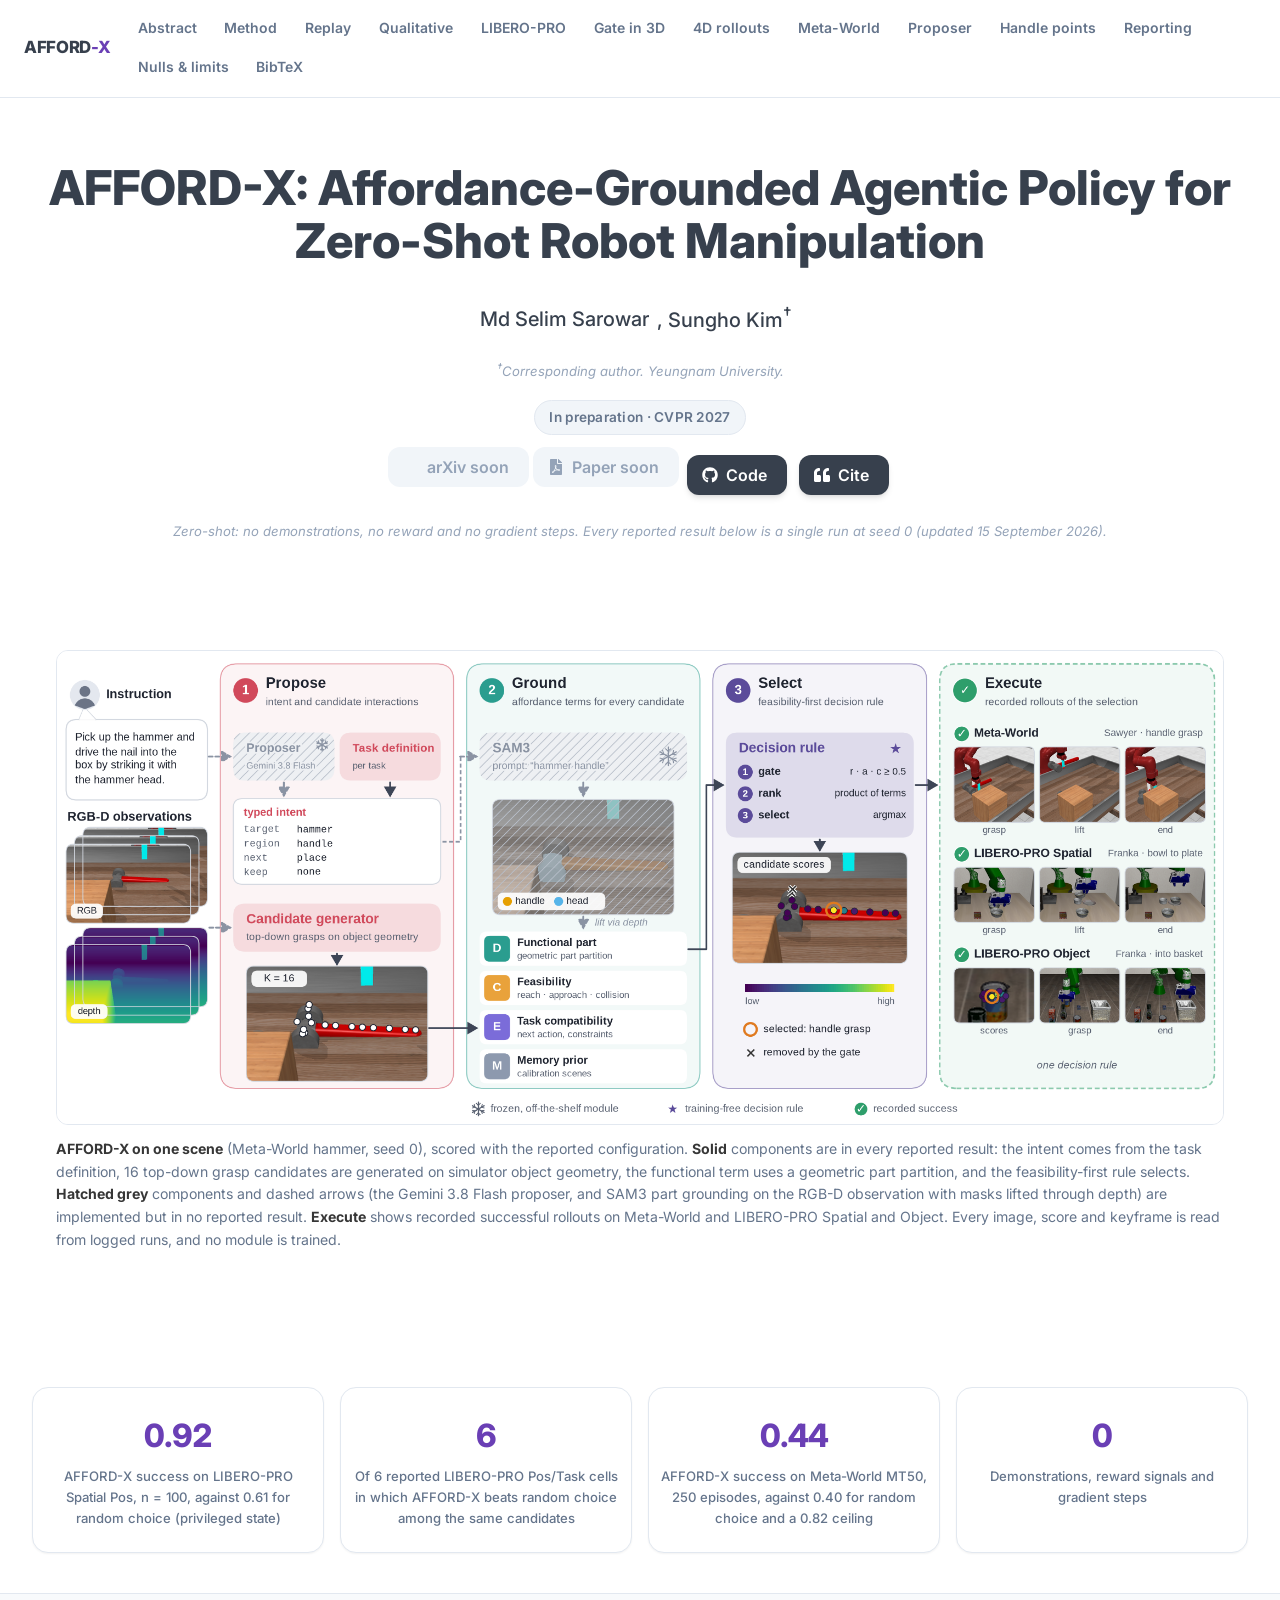
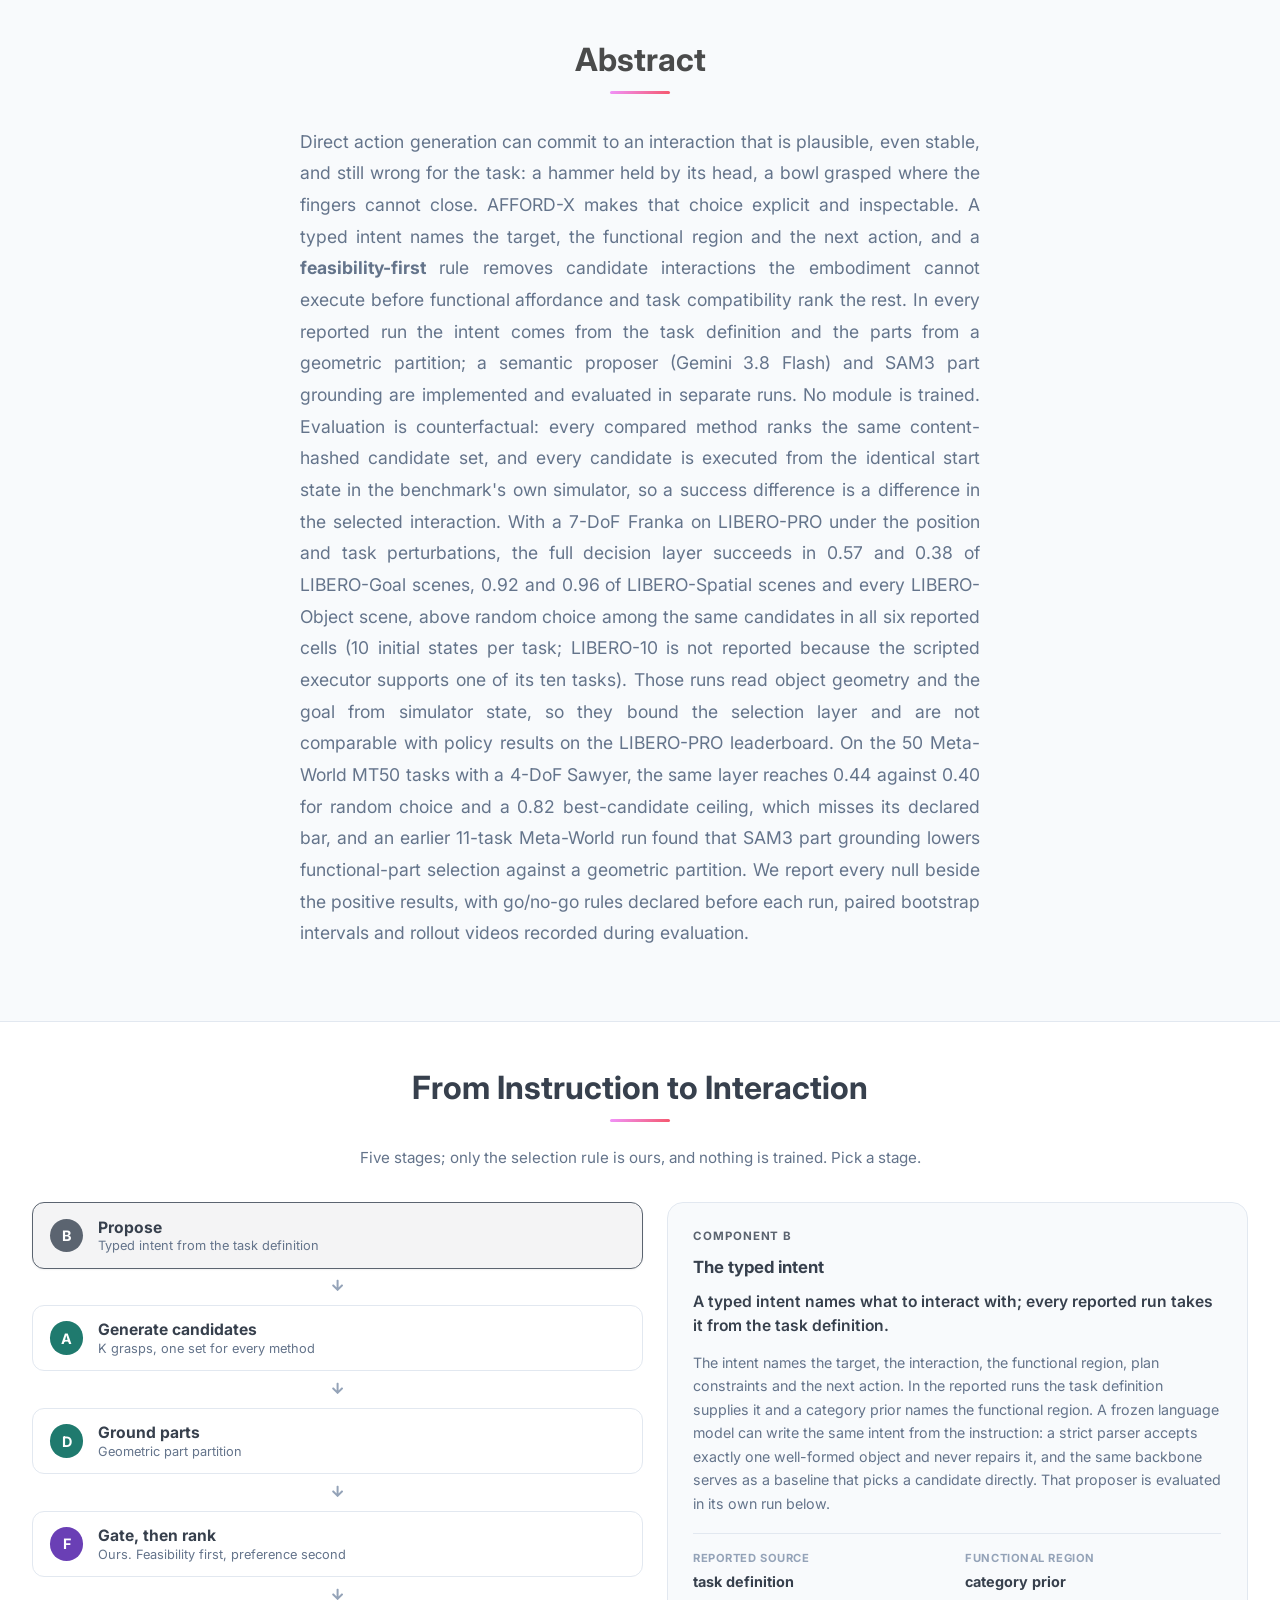
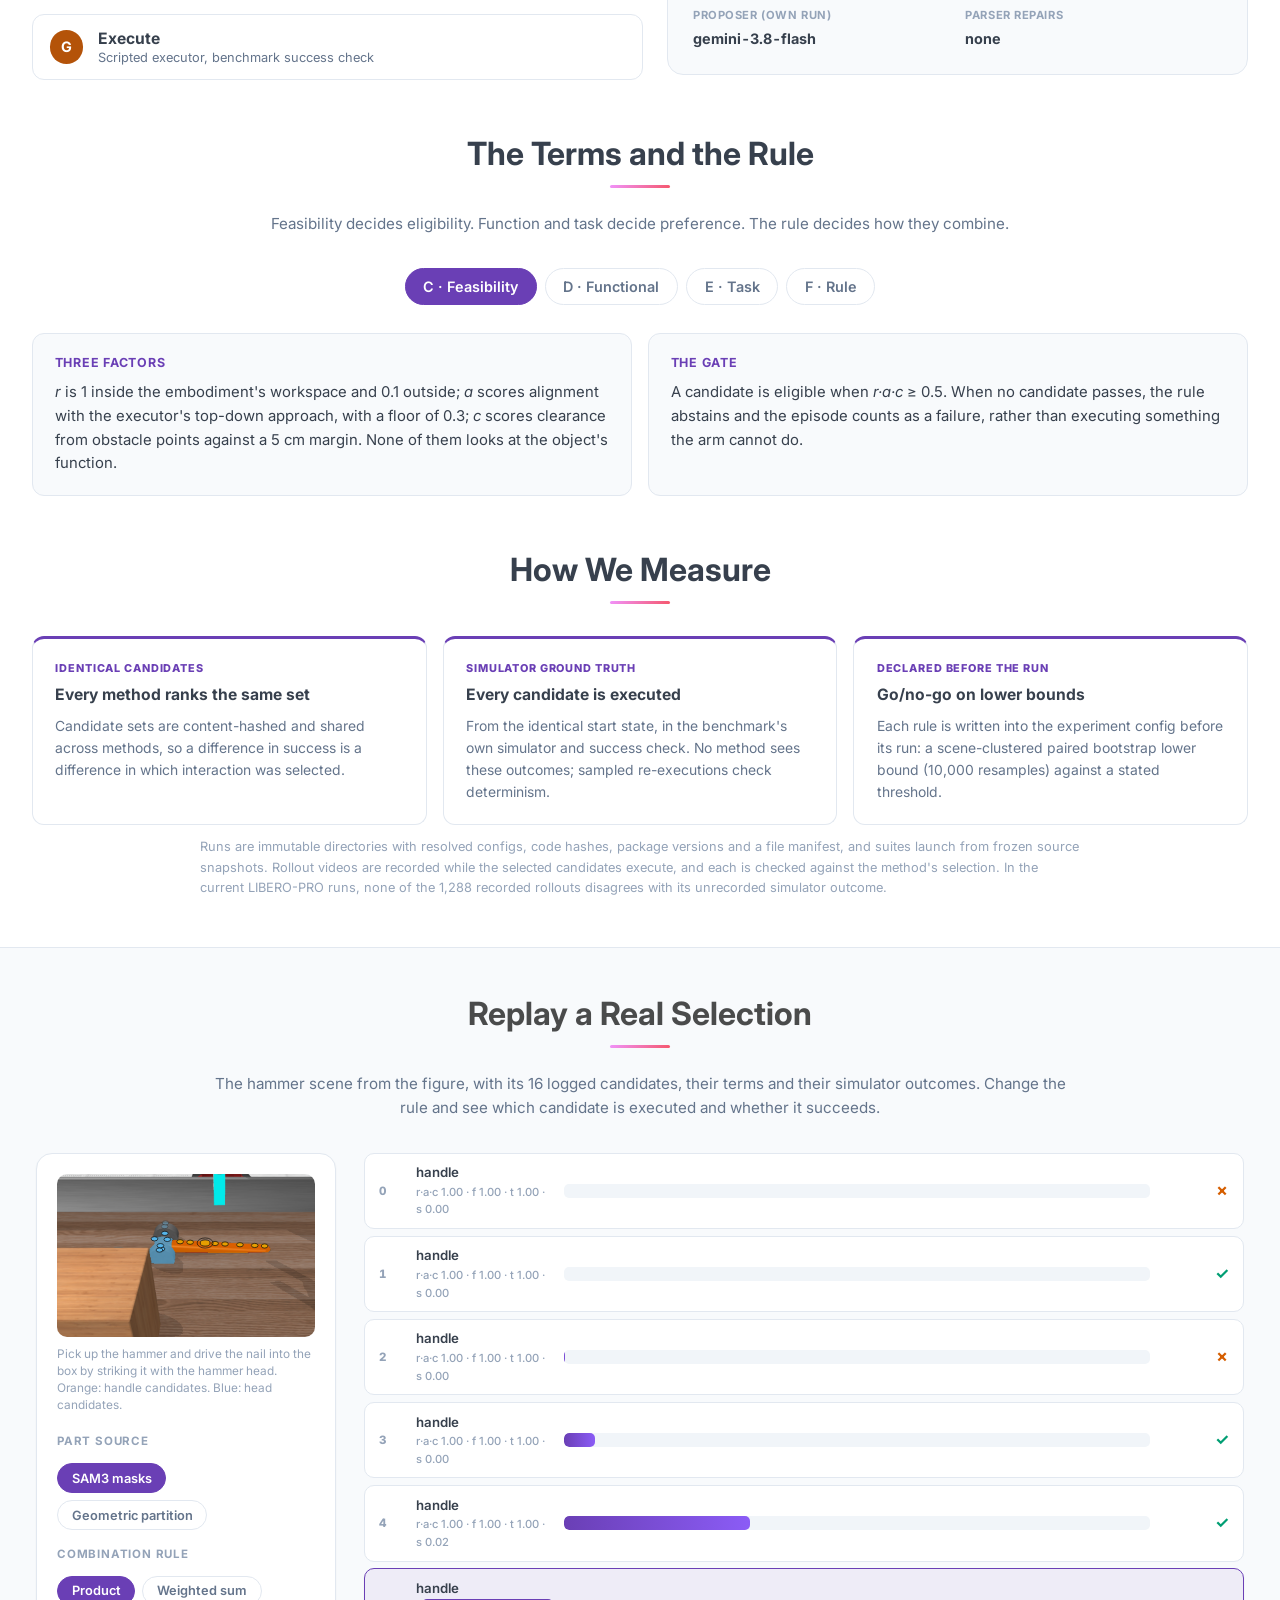
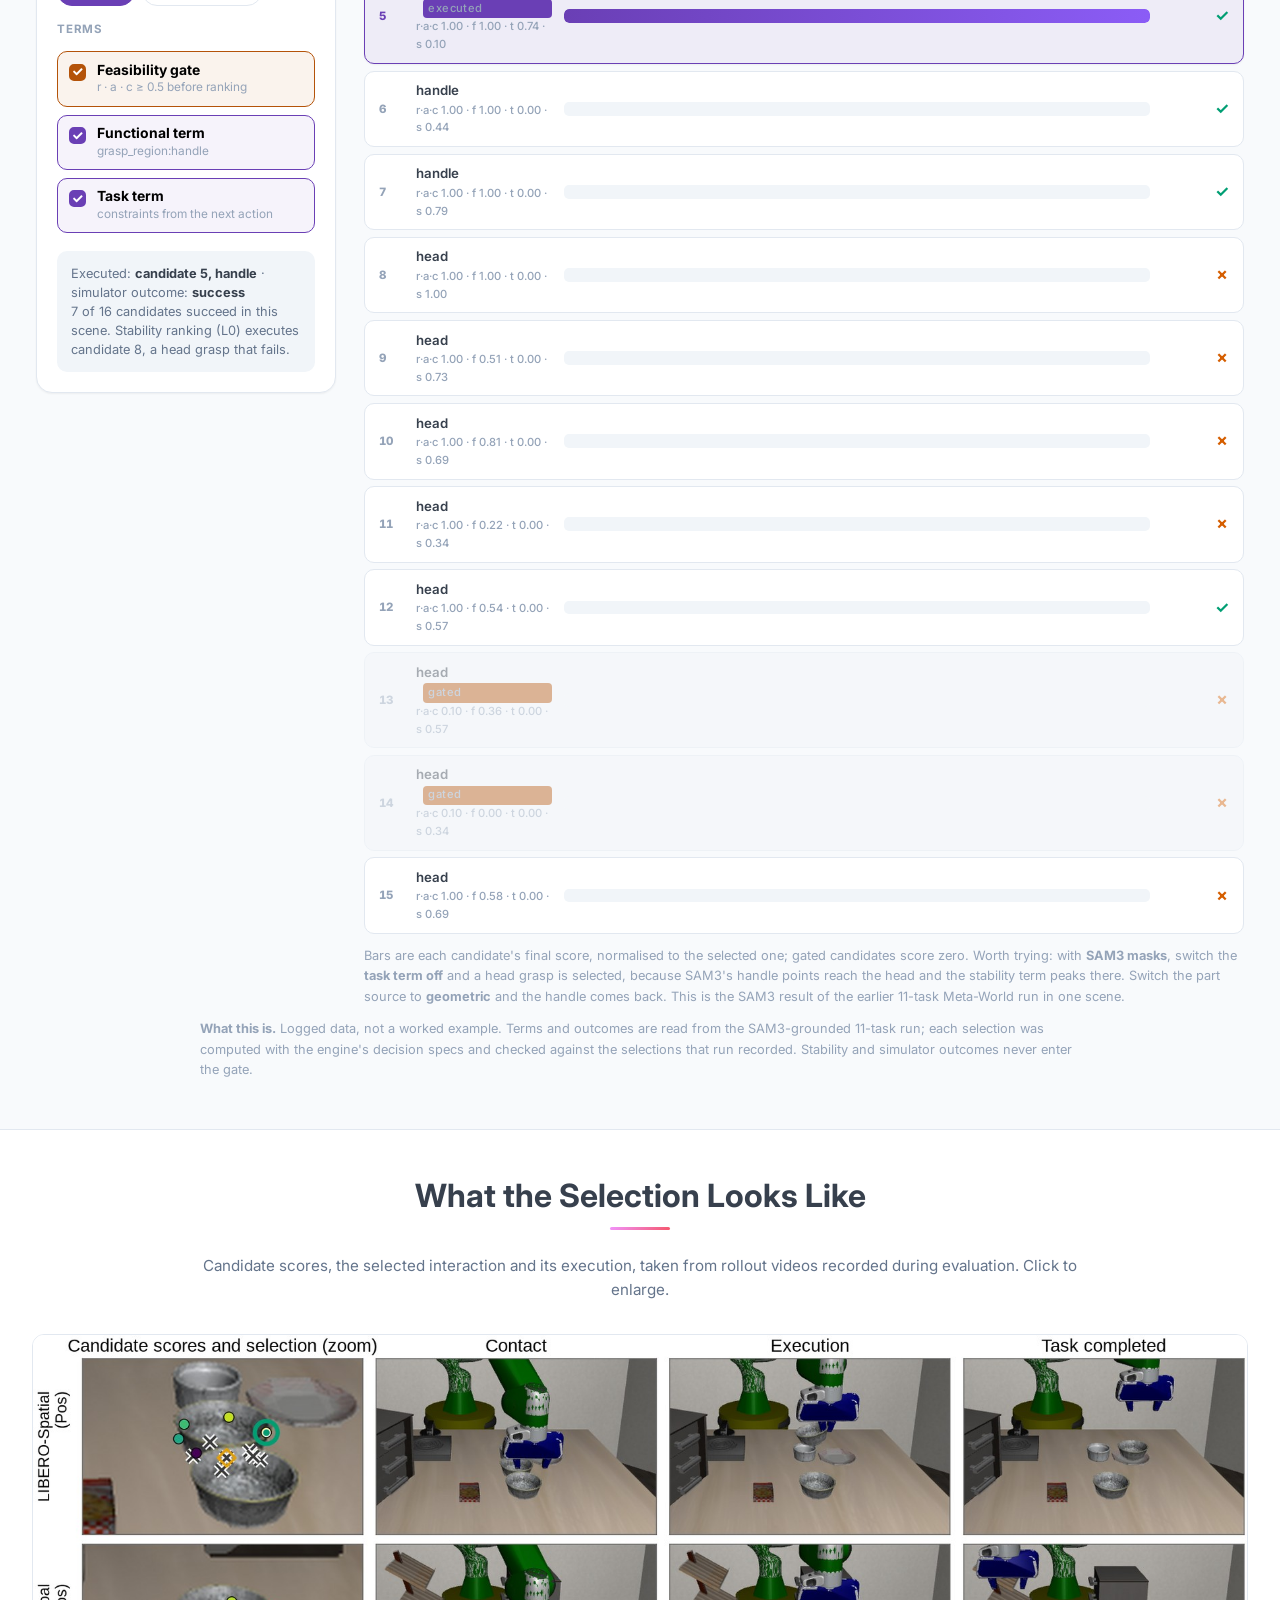
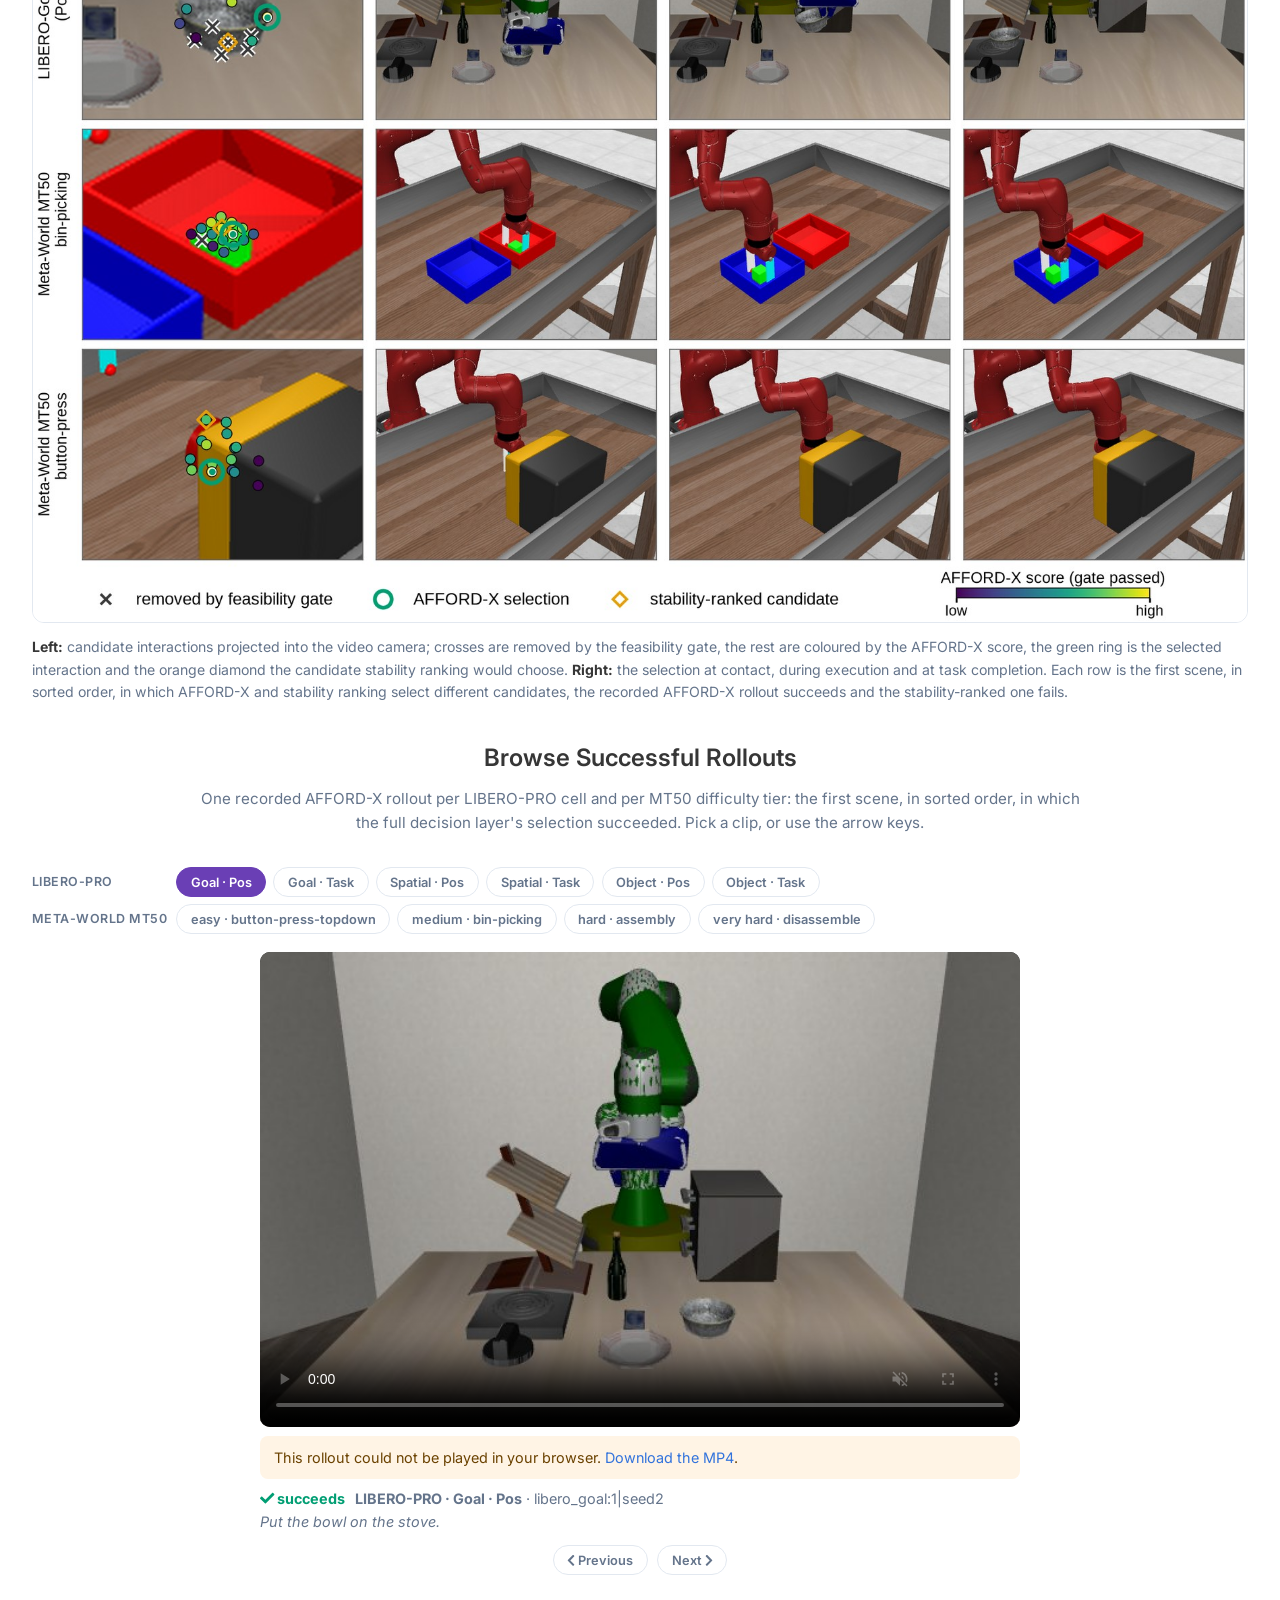
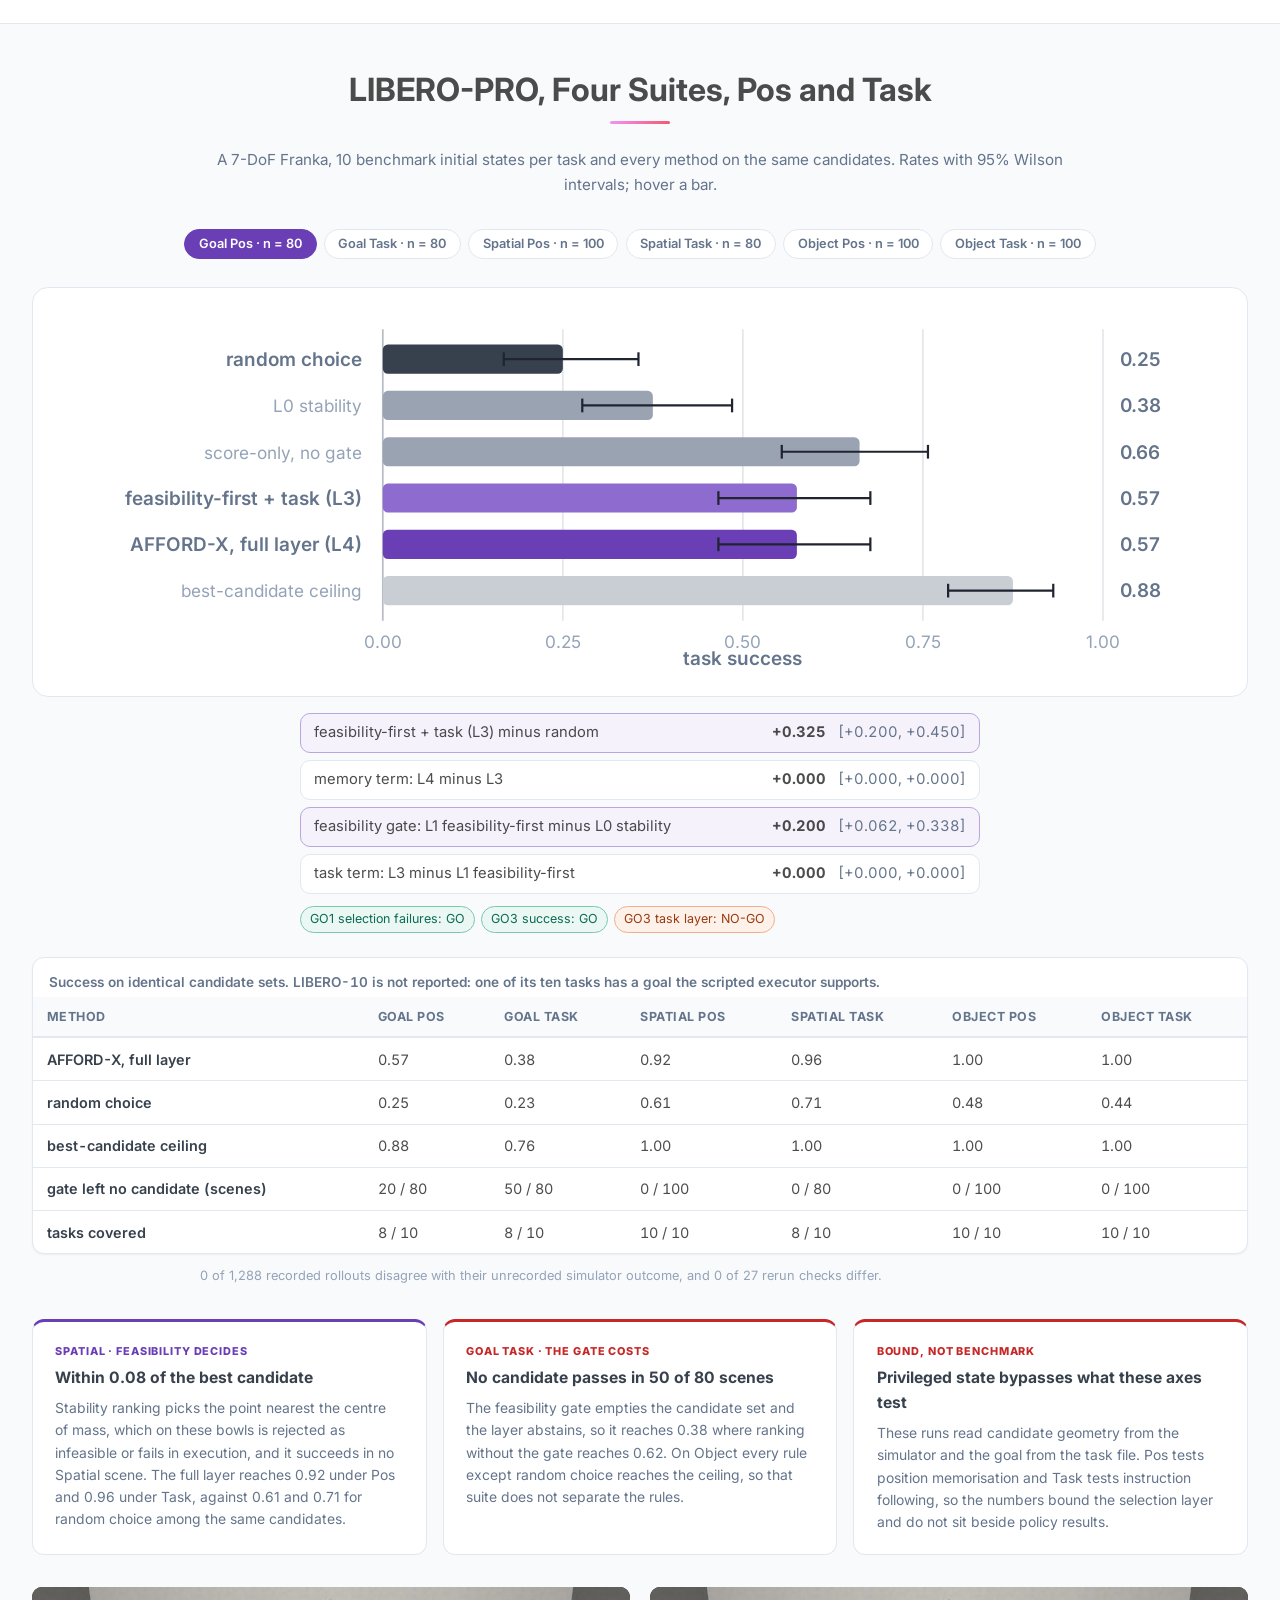
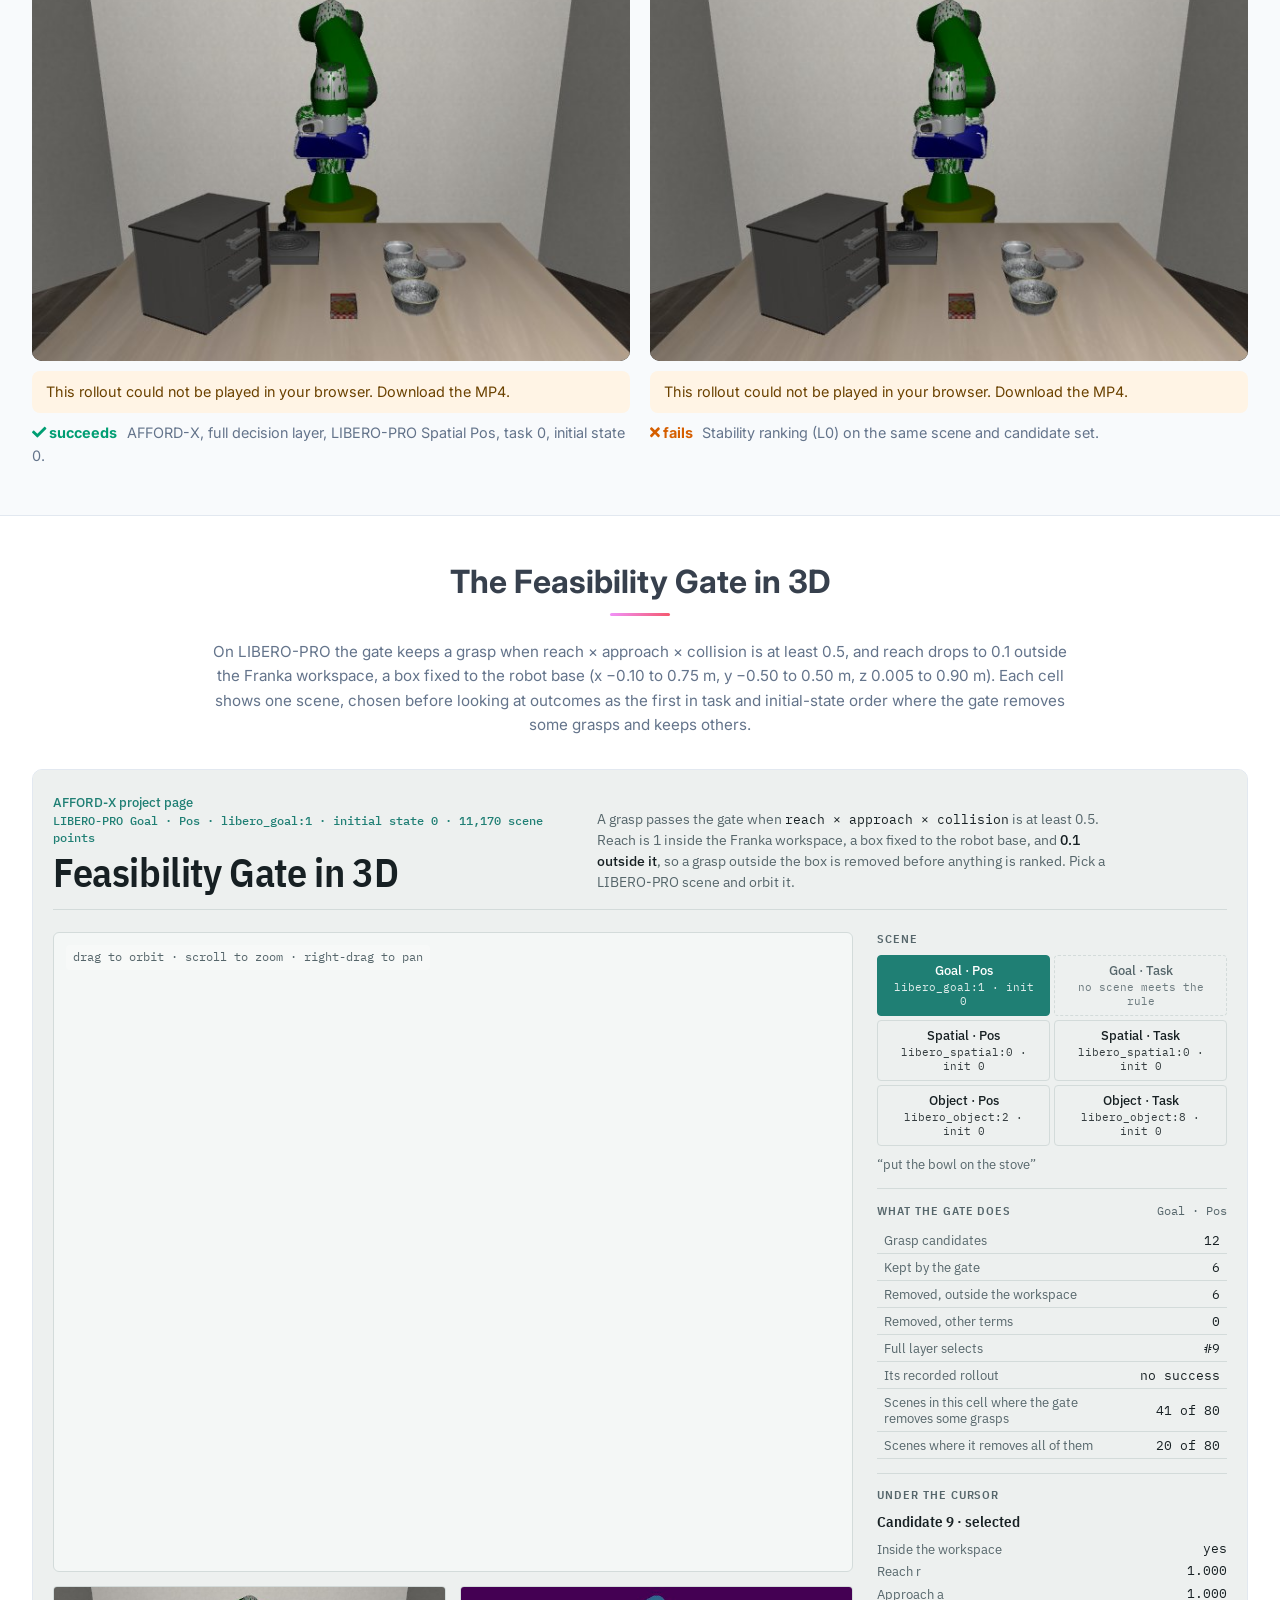
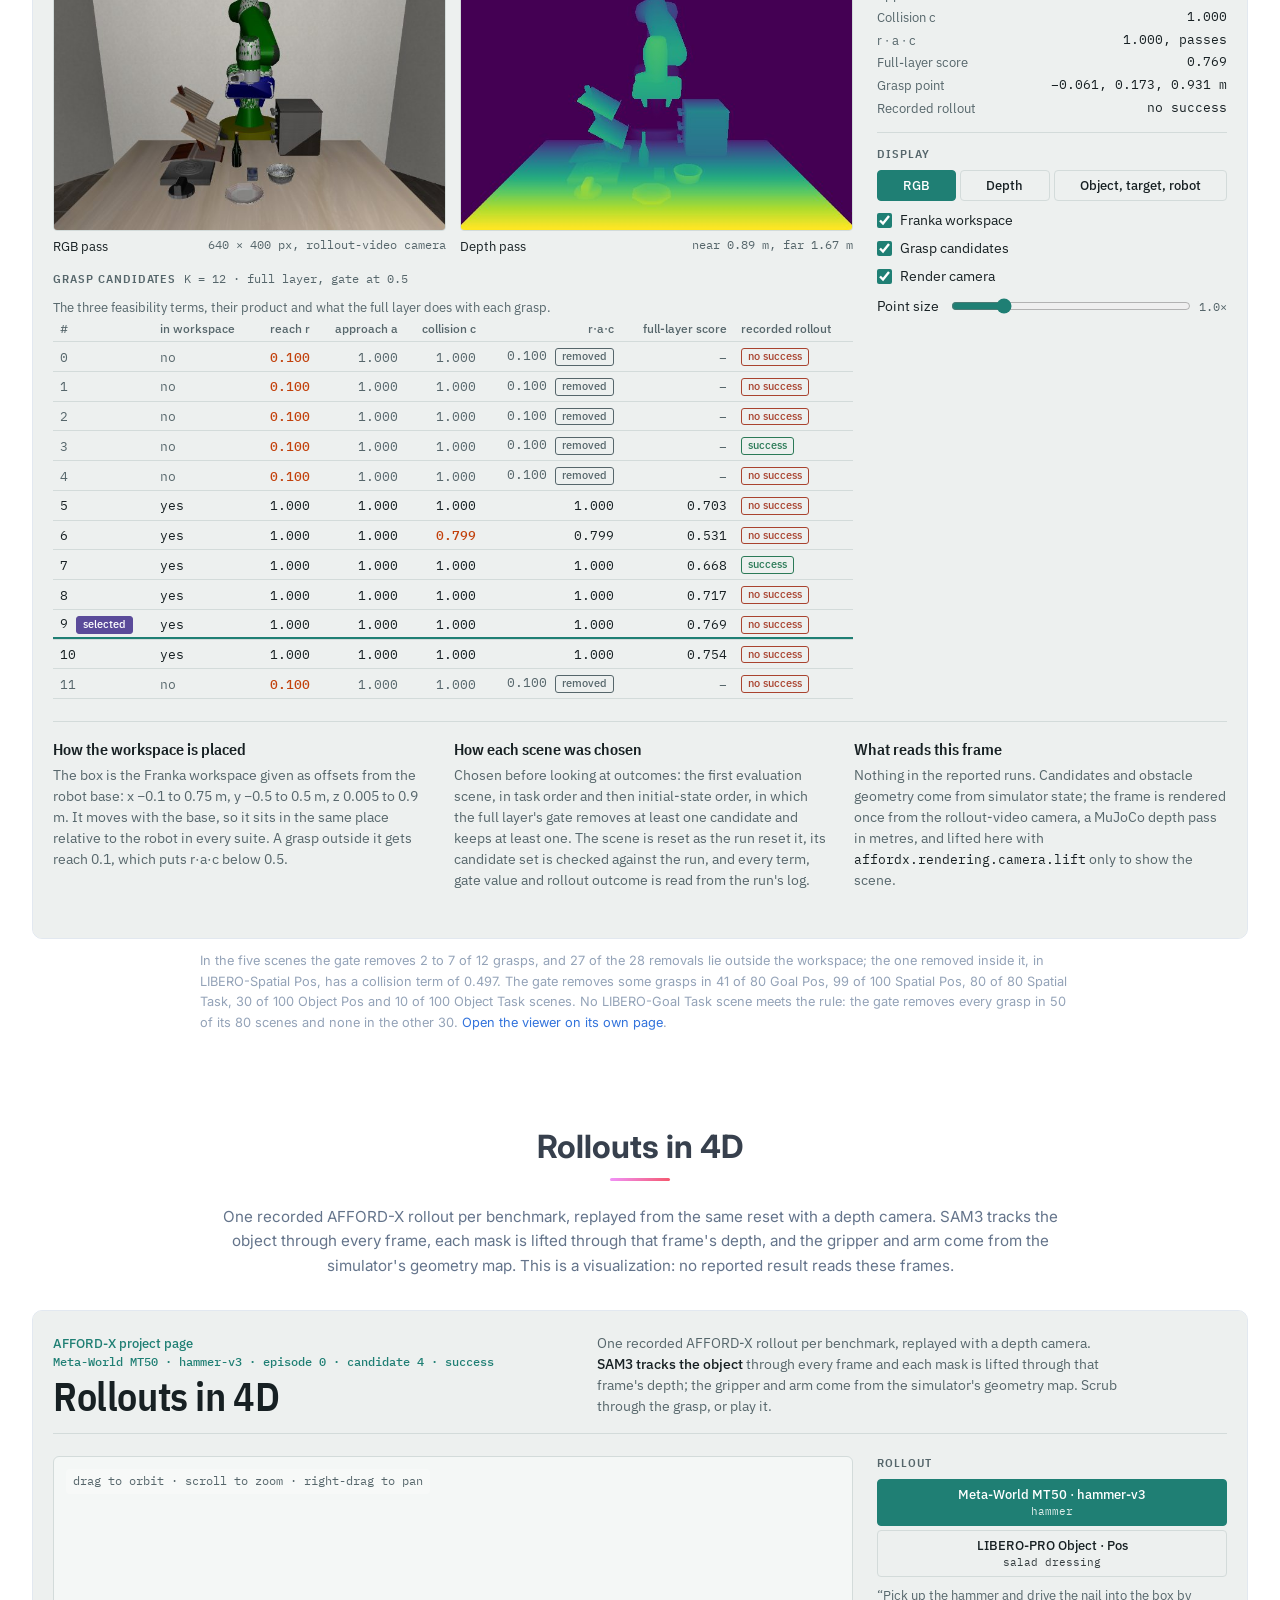
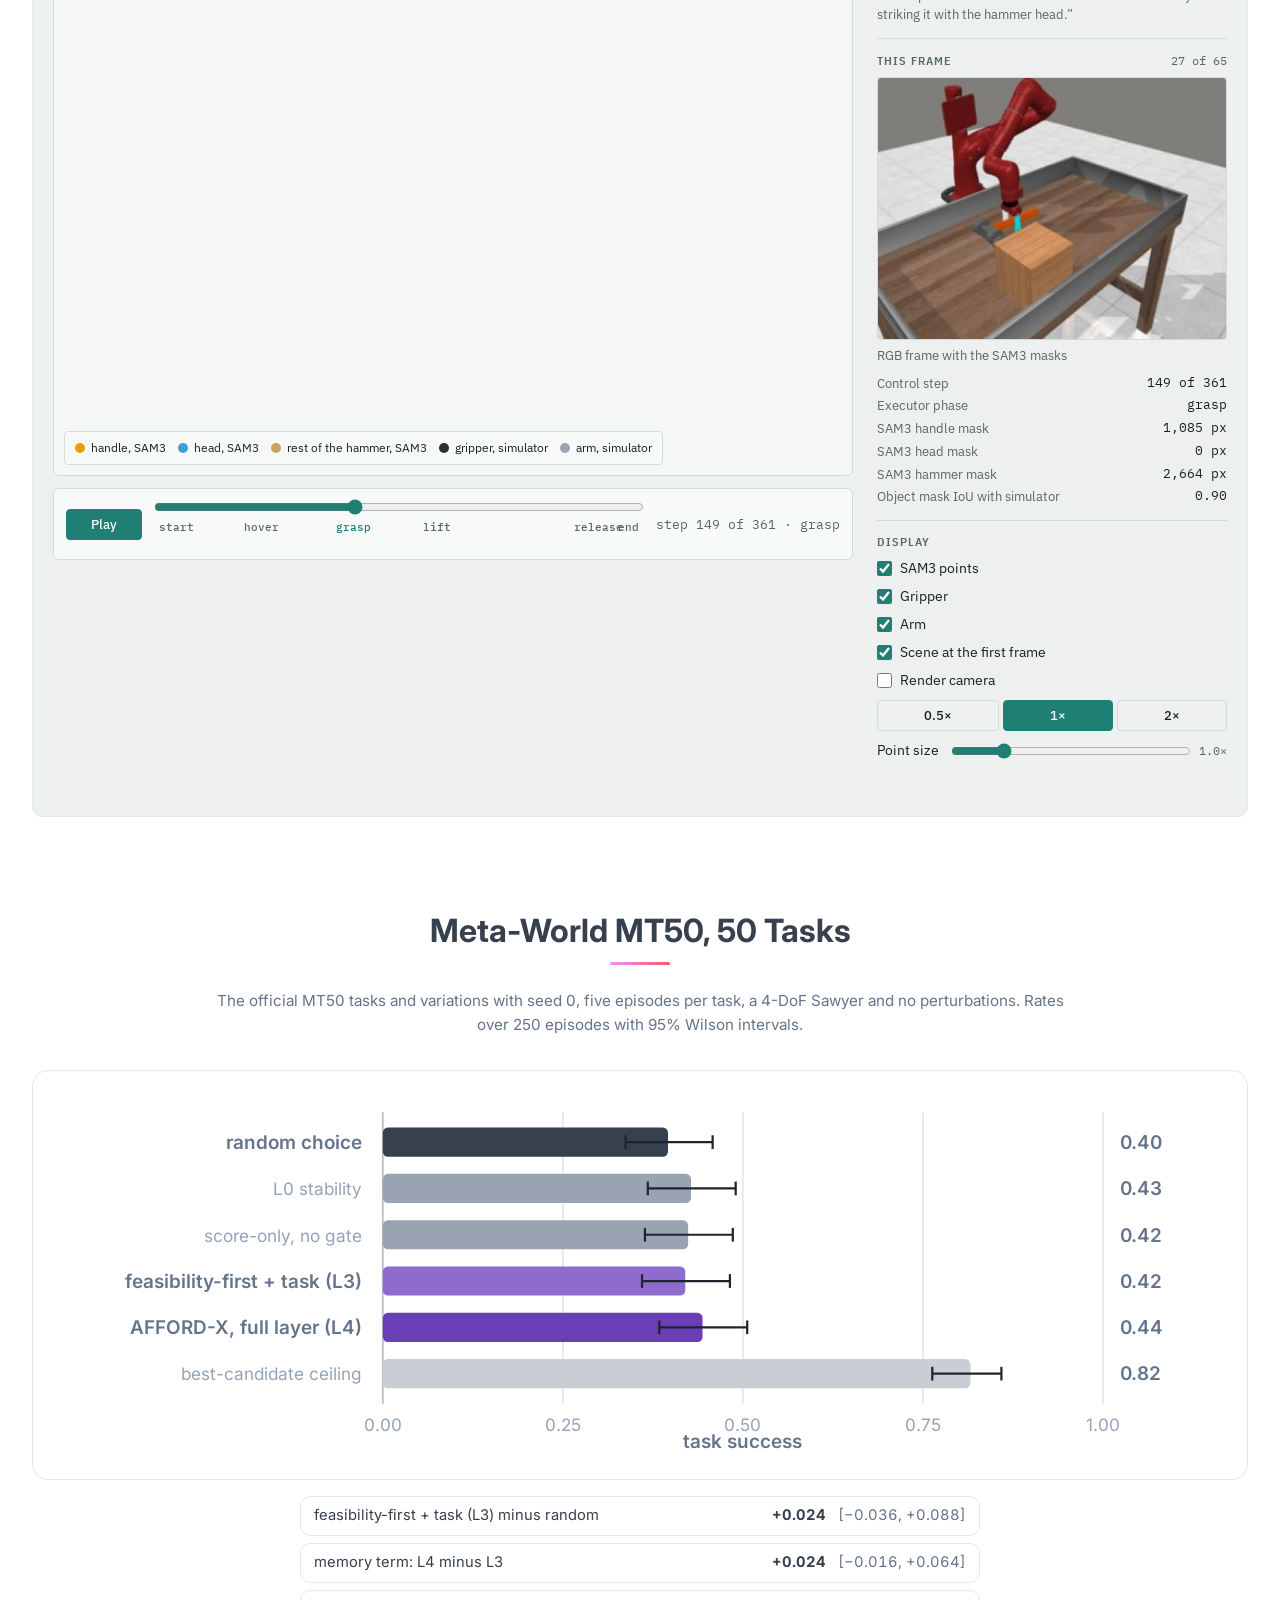
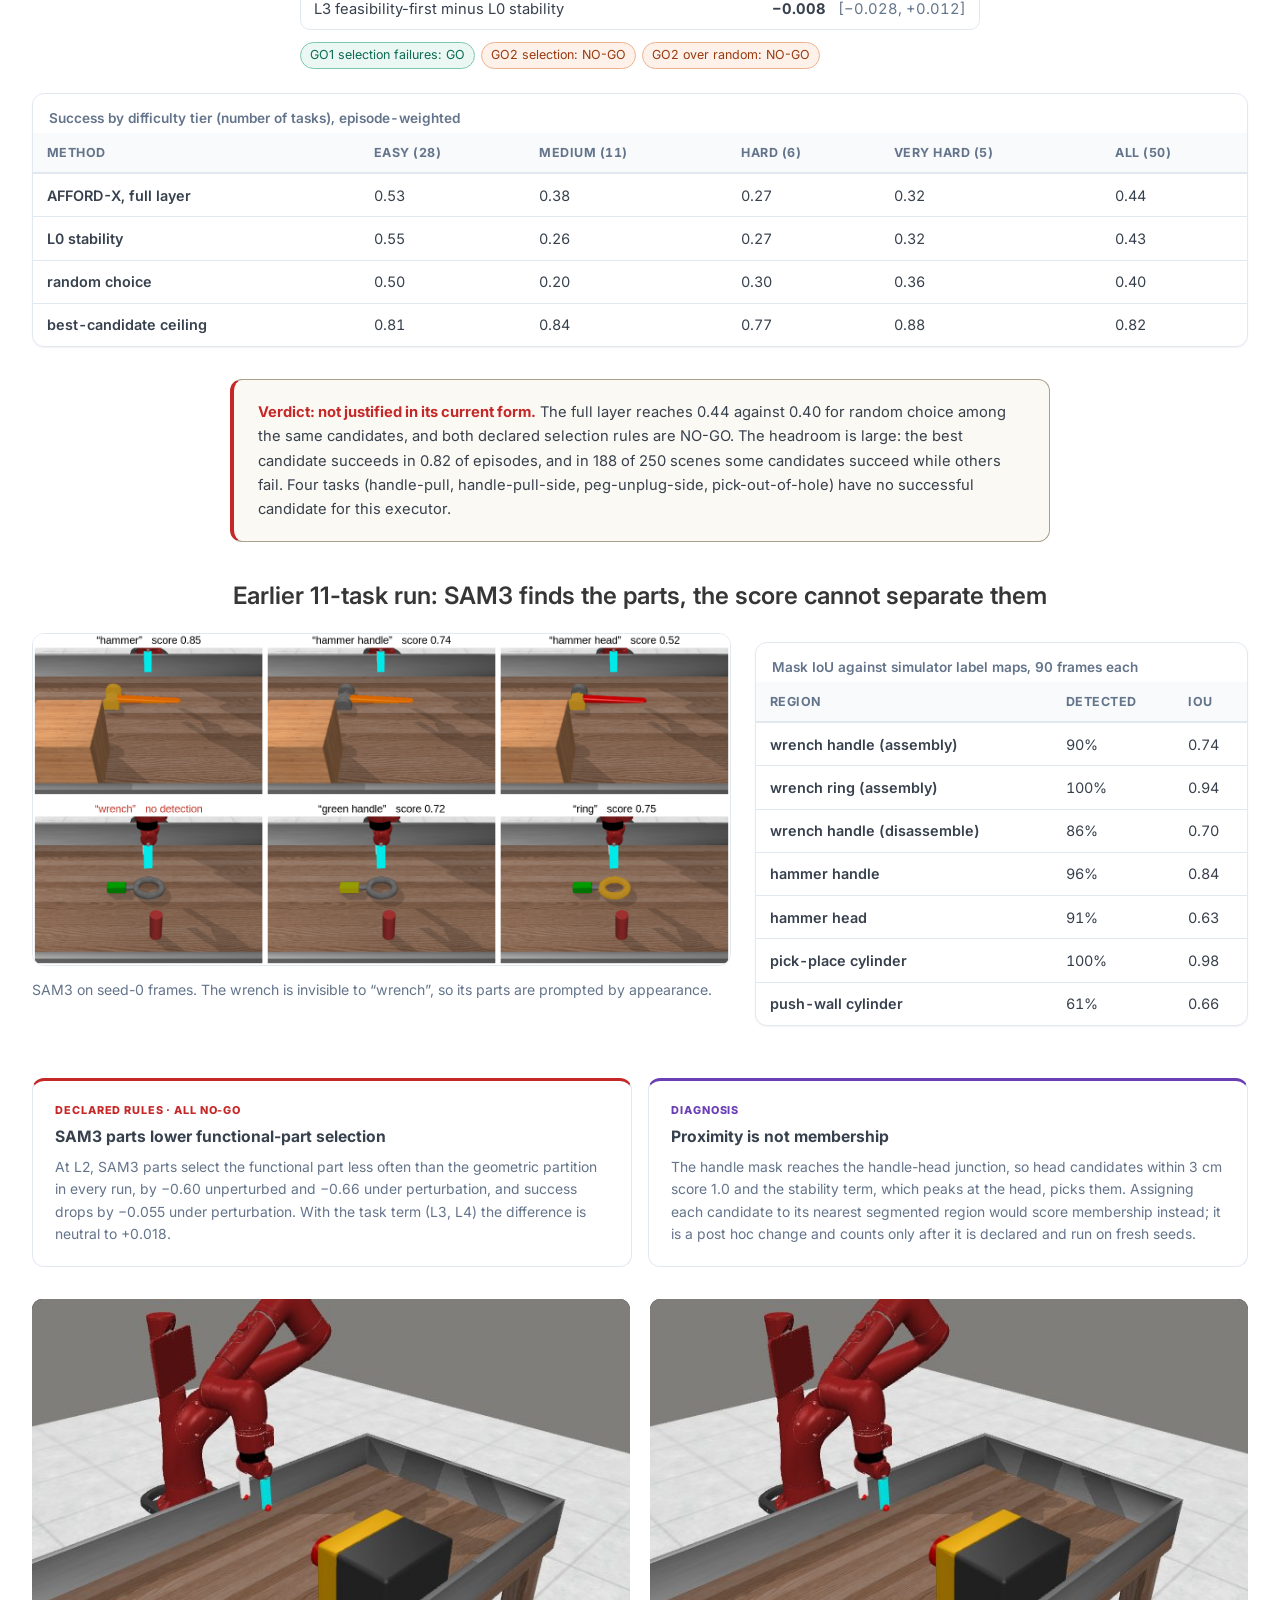
==== index.html @ 6d337891 "docs: drop the note under the 4D rollout viewer" ====
<!DOCTYPE html>
<html lang="en">
<head>
  <meta charset="utf-8">
  <meta name="viewport" content="width=device-width, initial-scale=1">

  <!-- Primary Meta Tags -->
  <meta name="title" content="AFFORD-X: Affordance-Grounded Agentic Policy for Zero-Shot Robot Manipulation">
  <meta name="description" content="AFFORD-X makes interaction selection explicit: candidate interactions, a feasibility gate, functional affordance and task compatibility, then execution. Evidence on four LIBERO-PRO suites under the Pos and Task perturbations and on Meta-World MT50, with every null reported.">
  <meta name="keywords" content="robot manipulation, affordance grounding, interaction selection, feasibility, SAM3, Gemini, zero-shot, LIBERO-PRO, Meta-World, counterfactual evaluation">
  <meta name="robots" content="index, follow">
  <meta name="language" content="English">
  <meta name="author" content="Md Selim Sarowar">

  <!-- Open Graph / Facebook -->
  <meta property="og:type" content="article">
  <meta property="og:title" content="AFFORD-X: Affordance-Grounded Agentic Policy for Zero-Shot Robot Manipulation">
  <meta property="og:description" content="Remove what the arm cannot execute, then rank by function and task. Counterfactual evaluation on identical candidate sets, results with nulls, rollout videos.">
  <meta property="og:url" content="https://physical-agi.github.io/AFFORD-X/">
  <meta property="og:image" content="https://physical-agi.github.io/AFFORD-X/static/images/method_framework.png">
  <meta property="og:image:alt" content="The AFFORD-X framework drawn on one Meta-World scene: instruction and RGB-D observations of the same task, task-definition intent and candidate generator, geometric part terms, feasibility-first selection and successful rollout keyframes; the Gemini proposer and SAM3 grounding are drawn hatched as implemented but in no reported result">
  <meta property="article:section" content="Robotics">
  <meta property="article:tag" content="robot manipulation">
  <meta property="article:tag" content="affordance">
  <meta property="article:tag" content="zero-shot">

  <!-- Twitter -->
  <meta name="twitter:card" content="summary_large_image">
  <meta name="twitter:title" content="AFFORD-X: Affordance-Grounded Agentic Policy for Zero-Shot Robot Manipulation">
  <meta name="twitter:description" content="Feasibility-first interaction selection, evaluated counterfactually on identical candidates. Nulls included.">
  <meta name="twitter:image" content="https://physical-agi.github.io/AFFORD-X/static/images/method_framework.png">
  <meta name="twitter:image:alt" content="The AFFORD-X framework diagram">

  <!-- Academic / Google Scholar -->
  <meta name="citation_title" content="AFFORD-X: Affordance-Grounded Agentic Policy for Zero-Shot Robot Manipulation">
  <meta name="citation_author" content="Sarowar, Md Selim">
  <meta name="citation_author" content="Kim, Sungho">
  <meta name="citation_publication_date" content="2027">

  <!-- Additional SEO -->
  <meta name="theme-color" content="#6A3FB5">
  <meta name="msapplication-TileColor" content="#6A3FB5">
  <meta name="apple-mobile-web-app-capable" content="yes">
  <meta name="apple-mobile-web-app-status-bar-style" content="default">
  <link rel="canonical" href="https://physical-agi.github.io/AFFORD-X/">

  <link rel="preconnect" href="https://fonts.googleapis.com">
  <link rel="preconnect" href="https://fonts.gstatic.com" crossorigin>
  <link rel="preconnect" href="https://cdn.jsdelivr.net">

  <title>AFFORD-X: Affordance-Grounded Agentic Policy for Zero-Shot Robot Manipulation</title>

  <link rel="icon" type="image/png" href="static/images/robot.png">
  <link rel="apple-touch-icon" href="static/images/robot.png">

  <link rel="stylesheet" href="static/css/bulma.min.css">
  <link rel="stylesheet" href="static/css/index.css">
  <link rel="stylesheet" href="static/css/affordx.css">

  <link rel="preload" href="static/css/fontawesome.all.min.css" as="style" onload="this.onload=null;this.rel='stylesheet'">
  <link rel="preload" href="https://cdn.jsdelivr.net/gh/jpswalsh/academicons@1/css/academicons.min.css" as="style" onload="this.onload=null;this.rel='stylesheet'">
  <noscript>
    <link rel="stylesheet" href="static/css/fontawesome.all.min.css">
    <link rel="stylesheet" href="https://cdn.jsdelivr.net/gh/jpswalsh/academicons@1/css/academicons.min.css">
  </noscript>

  <link href="https://fonts.googleapis.com/css2?family=Inter:wght@400;500;600;700;800&display=swap" rel="stylesheet">

  <script defer src="static/js/fontawesome.all.min.js"></script>
  <script defer src="static/js/affordx_data.js"></script>
  <script defer src="static/js/index.js"></script>

  <script type="application/ld+json">
  {
    "@context": "https://schema.org",
    "@type": "ScholarlyArticle",
    "headline": "AFFORD-X: Affordance-Grounded Agentic Policy for Zero-Shot Robot Manipulation",
    "author": [
      { "@type": "Person", "name": "Md Selim Sarowar" },
      { "@type": "Person", "name": "Sungho Kim" }
    ],
    "description": "Explicit, feasibility-first interaction selection over functional affordance and task compatibility, evaluated counterfactually on identical candidate sets in LIBERO-PRO and Meta-World.",
    "keywords": ["robot manipulation", "affordance grounding", "interaction selection", "zero-shot", "LIBERO-PRO", "Meta-World"],
    "isAccessibleForFree": true,
    "codeRepository": "https://github.com/Physical-AGI/AFFORD-X",
    "about": [
      { "@type": "Thing", "name": "Robot Manipulation" },
      { "@type": "Thing", "name": "Affordance Grounding" }
    ]
  }
  </script>
</head>
<body>

<nav class="ai-nav" id="ai-nav" aria-label="Section navigation">
  <div class="ai-nav-inner">
    <a class="ai-nav-brand" href="#top">AFFORD<span>-X</span></a>
    <button class="ai-nav-toggle" id="ai-nav-toggle" aria-label="Toggle navigation" aria-expanded="false">
      <i class="fas fa-bars"></i>
    </button>
    <div class="ai-nav-links" id="ai-nav-links">
      <a href="#abstract">Abstract</a>
      <a href="#method">Method</a>
      <a href="#replay">Replay</a>
      <a href="#qualitative">Qualitative</a>
      <a href="#libero">LIBERO-PRO</a>
      <a href="#gate-3d">Gate in 3D</a>
      <a href="#rollouts-4d">4D rollouts</a>
      <a href="#metaworld">Meta-World</a>
      <a href="#proposer">Proposer</a>
      <a href="#handle-points">Handle points</a>
      <a href="#reporting">Reporting</a>
      <a href="#limits">Nulls &amp; limits</a>
      <a href="#bibtex">BibTeX</a>
    </div>
  </div>
  <div class="ai-progress" id="ai-progress"></div>
</nav>

<main id="main-content">
  <a id="top"></a>
  <noscript>
    <p class="ai-noscript">The charts, tables, replay explorer and rollout gallery need JavaScript. The figures and text on this page remain readable without it.</p>
  </noscript>

  <section class="hero">
    <div class="hero-body">
      <div class="container is-max-desktop">
        <div class="columns is-centered">
          <div class="column has-text-centered">
            <h1 class="title is-1 publication-title">AFFORD-X: Affordance-Grounded Agentic Policy for Zero-Shot Robot Manipulation</h1>

            <div class="is-size-5 publication-authors">
              <span class="author-block">Md Selim Sarowar</span>,
              <span class="author-block">Sungho Kim<sup>&dagger;</sup></span>
            </div>
            <p class="ai-anon-note" style="margin-top:0.5rem">
              <sup>&dagger;</sup>Corresponding author. Yeungnam University.
            </p>

            <div class="ai-venue-badge">In preparation &middot; CVPR 2027</div>

            <div class="column has-text-centered">
              <div class="publication-links">
                <span class="link-block">
                  <span class="button is-normal is-rounded is-dark is-pending">
                    <span class="icon"><i class="ai ai-arxiv"></i></span>
                    <span>arXiv soon</span>
                  </span>
                </span>
                <span class="link-block">
                  <span class="button is-normal is-rounded is-dark is-pending">
                    <span class="icon"><i class="fas fa-file-pdf"></i></span>
                    <span>Paper soon</span>
                  </span>
                </span>
                <span class="link-block">
                  <a href="https://github.com/Physical-AGI/AFFORD-X" target="_blank" rel="noopener"
                     class="external-link button is-normal is-rounded is-dark">
                    <span class="icon"><i class="fab fa-github"></i></span>
                    <span>Code</span>
                  </a>
                </span>
                <span class="link-block">
                  <a href="#bibtex" class="external-link button is-normal is-rounded is-dark">
                    <span class="icon"><i class="fas fa-quote-left"></i></span>
                    <span>Cite</span>
                  </a>
                </span>
              </div>
              <p class="ai-anon-note">
                Zero-shot: no demonstrations, no reward and no gradient steps. Every reported result below is a single run at seed 0 (updated 15 September 2026).
              </p>
            </div>
          </div>
        </div>
      </div>
    </div>
  </section>

  <!-- Teaser -->
  <section class="hero teaser">
    <div class="container is-max-desktop">
      <div class="hero-body">
        <figure class="ai-figure" style="margin-top:0">
          <img src="static/images/method_framework.png" class="ai-zoomable"
               alt="The AFFORD-X framework on the Meta-World hammer scene: a language instruction and stacked RGB-D observations of the same task; solid components are in the reported configuration (task-definition intent, top-down grasp candidates on object geometry, geometric part partition, feasibility-first rule), hatched grey components (Gemini proposer, SAM3 grounding) are implemented but in no reported result; and recorded successful executions on Meta-World and LIBERO-PRO Spatial and Object">
          <figcaption>
            <strong>AFFORD-X on one scene</strong> (Meta-World hammer, seed 0), scored with the reported
            configuration. <strong>Solid</strong> components are in every reported result: the intent comes from the task
            definition, 16 top-down grasp candidates are generated on simulator object geometry, the functional term uses a
            geometric part partition, and the feasibility-first rule selects. <strong>Hatched grey</strong> components and
            dashed arrows (the Gemini 3.8 Flash proposer, and SAM3 part grounding on the RGB-D observation with masks lifted
            through depth) are implemented but in no reported result. <strong>Execute</strong> shows recorded successful
            rollouts on Meta-World and LIBERO-PRO Spatial and Object. Every image, score and keyframe is read from logged
            runs, and no module is trained.
          </figcaption>
        </figure>
      </div>
    </div>
  </section>

  <!-- Key numbers -->
  <section class="section ai-stats-section">
    <div class="container is-max-desktop">
      <div class="ai-stats">
        <div class="ai-stat">
          <div class="ai-stat-value" data-count-to="0.92" data-decimals="2">0.00</div>
          <div class="ai-stat-label">AFFORD-X success on LIBERO-PRO Spatial Pos, n = 100, against 0.61 for random choice (privileged state)</div>
        </div>
        <div class="ai-stat">
          <div class="ai-stat-value" data-count-to="6" data-decimals="0">0</div>
          <div class="ai-stat-label">Of 6 reported LIBERO-PRO Pos/Task cells in which AFFORD-X beats random choice among the same candidates</div>
        </div>
        <div class="ai-stat">
          <div class="ai-stat-value" data-count-to="0.44" data-decimals="2">0.00</div>
          <div class="ai-stat-label">AFFORD-X success on Meta-World MT50, 250 episodes, against 0.40 for random choice and a 0.82 ceiling</div>
        </div>
        <div class="ai-stat">
          <div class="ai-stat-value" data-count-to="0" data-decimals="0">0</div>
          <div class="ai-stat-label">Demonstrations, reward signals and gradient steps</div>
        </div>
      </div>
    </div>
  </section>

  <!-- Abstract -->
  <section class="section hero is-light" id="abstract">
    <div class="container is-max-desktop">
      <div class="columns is-centered has-text-centered">
        <div class="column is-four-fifths">
          <h2 class="title is-3">Abstract</h2>
          <div class="content has-text-justified">
            <p>
              Direct action generation can commit to an interaction that is plausible, even stable, and still wrong
              for the task: a hammer held by its head, a bowl grasped where the fingers cannot close. AFFORD-X makes
              that choice explicit and inspectable. A typed intent names the target, the functional region and the next
              action, and a <strong>feasibility-first</strong> rule removes candidate interactions the embodiment cannot
              execute before functional affordance and task compatibility rank the rest. In every reported run the intent
              comes from the task definition and the parts from a geometric partition; a semantic proposer (Gemini 3.8
              Flash) and SAM3 part grounding are implemented and evaluated in separate runs. No module is trained. Evaluation is counterfactual: every compared method
              ranks the same content-hashed candidate set, and every candidate is executed from the identical start
              state in the benchmark's own simulator, so a success difference is a difference in the selected
              interaction. With a 7-DoF Franka on LIBERO-PRO under the position and task
              perturbations, the full decision layer succeeds in 0.57 and 0.38 of LIBERO-Goal scenes, 0.92 and 0.96 of
              LIBERO-Spatial scenes and every LIBERO-Object scene, above random choice among the same candidates in all
              six reported cells (10 initial states per task; LIBERO-10 is not reported because the scripted executor
              supports one of its ten tasks). Those runs read object geometry and the goal from simulator state, so they
              bound the selection layer and are not comparable with policy results on the LIBERO-PRO leaderboard. On the
              50 Meta-World MT50 tasks with a 4-DoF Sawyer, the same layer reaches 0.44 against 0.40 for random choice
              and a 0.82 best-candidate ceiling, which misses its declared bar, and an earlier 11-task Meta-World run found that
              SAM3 part grounding lowers functional-part selection against a geometric partition. We report every null
              beside the positive results, with go/no-go rules declared before each run, paired bootstrap intervals and
              rollout videos recorded during evaluation.
            </p>
          </div>
        </div>
      </div>
    </div>
  </section>

  <!-- Method -->
  <section class="section" id="method">
    <div class="container is-max-desktop">
      <h2 class="title is-3 has-text-centered">From Instruction to Interaction</h2>
      <p class="ai-section-intro">
        Five stages; only the selection rule is ours, and nothing is trained. Pick a stage.
      </p>

      <div class="ai-loop">
        <div class="ai-loop-stages" role="tablist" aria-label="Pipeline stages">
          <button class="ai-stage" role="tab" aria-selected="true" data-stage="propose" style="--stage-c:var(--stage-agent)">
            <span class="ai-stage-num">B</span>
            <span><span class="ai-stage-name">Propose</span><span class="ai-stage-sub">Typed intent from the task definition</span></span>
          </button>
          <div class="ai-stage-arrow" role="presentation" aria-hidden="true"><i class="fas fa-arrow-down"></i></div>
          <button class="ai-stage" role="tab" aria-selected="false" data-stage="candidates" style="--stage-c:var(--stage-ground)">
            <span class="ai-stage-num">A</span>
            <span><span class="ai-stage-name">Generate candidates</span><span class="ai-stage-sub">K grasps, one set for every method</span></span>
          </button>
          <div class="ai-stage-arrow" role="presentation" aria-hidden="true"><i class="fas fa-arrow-down"></i></div>
          <button class="ai-stage" role="tab" aria-selected="false" data-stage="ground" style="--stage-c:var(--stage-ground)">
            <span class="ai-stage-num">D</span>
            <span><span class="ai-stage-name">Ground parts</span><span class="ai-stage-sub">Geometric part partition</span></span>
          </button>
          <div class="ai-stage-arrow" role="presentation" aria-hidden="true"><i class="fas fa-arrow-down"></i></div>
          <button class="ai-stage" role="tab" aria-selected="false" data-stage="select" style="--stage-c:var(--stage-select)">
            <span class="ai-stage-num">F</span>
            <span><span class="ai-stage-name">Gate, then rank</span><span class="ai-stage-sub">Ours. Feasibility first, preference second</span></span>
          </button>
          <div class="ai-stage-arrow" role="presentation" aria-hidden="true"><i class="fas fa-arrow-down"></i></div>
          <button class="ai-stage" role="tab" aria-selected="false" data-stage="execute" style="--stage-c:var(--stage-execute)">
            <span class="ai-stage-num">G</span>
            <span><span class="ai-stage-name">Execute</span><span class="ai-stage-sub">Scripted executor, benchmark success check</span></span>
          </button>
        </div>
        <div class="ai-loop-detail" id="ai-loop-detail">
          <div class="ai-loop-eyebrow"></div>
          <h3></h3>
          <p class="ai-loop-lead"></p>
          <p class="ai-loop-body"></p>
          <div class="ai-loop-spec"></div>
        </div>
      </div>

      <h2 class="title is-3 has-text-centered" style="margin-top:3.5rem">The Terms and the Rule</h2>
      <p class="ai-section-intro">Feasibility decides eligibility. Function and task decide preference. The rule decides how they combine.</p>

      <div class="ai-tabs" role="tablist">
        <button class="ai-tab is-active" role="tab" aria-selected="true" data-tab="feas">C &middot; Feasibility</button>
        <button class="ai-tab" role="tab" aria-selected="false" data-tab="func">D &middot; Functional</button>
        <button class="ai-tab" role="tab" aria-selected="false" data-tab="task">E &middot; Task</button>
        <button class="ai-tab" role="tab" aria-selected="false" data-tab="rule">F &middot; Rule</button>
      </div>

      <div class="ai-tab-panel is-active" role="tabpanel" data-panel="feas">
        <div class="ai-note-grid">
          <div class="ai-note">
            <h3>Three factors</h3>
            <p><em>r</em> is 1 inside the embodiment's workspace and 0.1 outside; <em>a</em> scores alignment with the
              executor's top-down approach, with a floor of 0.3; <em>c</em> scores clearance from obstacle points
              against a 5&nbsp;cm margin. None of them looks at the object's function.</p>
          </div>
          <div class="ai-note">
            <h3>The gate</h3>
            <p>A candidate is eligible when <em>r&middot;a&middot;c</em>&nbsp;&ge;&nbsp;0.5. When no candidate passes,
              the rule abstains and the episode counts as a failure, rather than executing something the arm cannot
              do.</p>
          </div>
        </div>
      </div>

      <div class="ai-tab-panel" role="tabpanel" data-panel="func">
        <div class="ai-note-grid">
          <div class="ai-note">
            <h3>Where the region comes from</h3>
            <p>A category prior names the handle for handled tools and containers, and it is the region source in every
              reported run. The semantic proposer's intent can name any region and is evaluated in its own run. Objects
              without a named region score every candidate neutrally.</p>
          </div>
          <div class="ai-note">
            <h3>Where the points come from</h3>
            <p><code>grasp_region:&lt;part&gt;</code> scores 1.0 within 3&nbsp;cm of the part's points, falling to 0 at
              8&nbsp;cm. The reported runs take the part points from a geometric partition of the object cloud; the
              earlier 11-task Meta-World run took them from SAM3 masks and shows why this distinction matters.</p>
          </div>
        </div>
      </div>

      <div class="ai-tab-panel" role="tabpanel" data-panel="task">
        <div class="ai-note-grid">
          <div class="ai-note">
            <h3>Compiled from the next action</h3>
            <p>The declared next action (place, insert, pour, stack, hand over) compiles into geometric constraints
              over the candidate set: which part must stay clear, which face needs clearance, which approach keeps the
              view.</p>
          </div>
          <div class="ai-note">
            <h3>What it has shown so far</h3>
            <p>Adding the task term on top of feasibility adds +0.07&nbsp;[+0.02,&nbsp;+0.12] on LIBERO-PRO Spatial Pos,
              which clears the declared bar (a lower bound above zero), and nothing on Goal Task, where the declared bar
              is missed.</p>
          </div>
        </div>
        <div class="ai-dsl">
          <code>grasp_region</code><code>keep_part_clear</code><code>clearance</code><code>approach_from</code><code>avoid_occluding</code>
        </div>
      </div>

      <div class="ai-tab-panel" role="tabpanel" data-panel="rule">
        <div class="ai-note-grid">
          <div class="ai-note">
            <h3>Measured as a factorial</h3>
            <p>Every level L1 to L4 runs the same rank terms under gate &isin; {none, feasibility} and combination
              &isin; {weighted sum, product}, so the gate and the combination rule are measured separately rather
              than as one package.</p>
          </div>
          <div class="ai-note">
            <h3>What decides on the Franka</h3>
            <p>On LIBERO-PRO Spatial Pos, gating a weighted sum adds +0.68&nbsp;[+0.59,&nbsp;+0.77] at L1, while the gate
              changes nothing once the product rule is fixed: a product already drives an infeasible candidate to zero.
              On Goal Task the gate costs &minus;0.25&nbsp;[&minus;0.35,&nbsp;&minus;0.16], because it empties the
              candidate set in 50 of 80 scenes.</p>
          </div>
        </div>
      </div>

      <h2 class="title is-3 has-text-centered" style="margin-top:3.5rem">How We Measure</h2>
      <div class="ax-cards ax-cards-3">
        <div class="ax-card">
          <div class="ax-card-eyebrow">Identical candidates</div>
          <h3>Every method ranks the same set</h3>
          <p>Candidate sets are content-hashed and shared across methods, so a difference in success is a difference
            in which interaction was selected.</p>
        </div>
        <div class="ax-card">
          <div class="ax-card-eyebrow">Simulator ground truth</div>
          <h3>Every candidate is executed</h3>
          <p>From the identical start state, in the benchmark's own simulator and success check. No method sees these
            outcomes; sampled re-executions check determinism.</p>
        </div>
        <div class="ax-card">
          <div class="ax-card-eyebrow">Declared before the run</div>
          <h3>Go/no-go on lower bounds</h3>
          <p>Each rule is written into the experiment config before its run: a scene-clustered paired bootstrap lower
            bound (10,000 resamples) against a stated threshold.</p>
        </div>
      </div>
      <p class="ai-table-note">
        Runs are immutable directories with resolved configs, code hashes, package versions and a file manifest, and
        suites launch from frozen source snapshots. Rollout videos are recorded while the selected candidates execute,
        and each is checked against the method's selection. In the current LIBERO-PRO runs, none of the 1,288 recorded
        rollouts disagrees with its unrecorded simulator outcome.
      </p>
    </div>
  </section>

  <!-- Replay -->
  <section class="section hero is-light" id="replay">
    <div class="container is-max-desktop">
      <h2 class="title is-3 has-text-centered">Replay a Real Selection</h2>
      <p class="ai-section-intro">
        The hammer scene from the figure, with its 16 logged candidates, their terms and their simulator outcomes.
        Change the rule and see which candidate is executed and whether it succeeds.
      </p>

      <div class="ax-explorer">
        <div class="ax-controls">
          <div class="ax-scene-wrap" id="ax-scene">
            <img src="static/images/explorer_scene.png" alt="The Meta-World hammer scene from the perception camera, with the red-handled hammer on the table beside the box" id="ax-scene-img">
          </div>
          <p class="ax-scene-note" id="ax-scene-note"></p>

          <h3>Part source</h3>
          <div class="ax-pills ax-pills-left">
            <button class="ax-pill is-active" data-part="sam3">SAM3 masks</button>
            <button class="ax-pill" data-part="geometric">Geometric partition</button>
          </div>
          <h3>Combination rule</h3>
          <div class="ax-pills ax-pills-left">
            <button class="ax-pill is-active" data-combine="product">Product</button>
            <button class="ax-pill" data-combine="weighted_sum">Weighted sum</button>
          </div>
          <h3>Terms</h3>
          <button class="ax-toggle is-on is-gate" data-flag="gate" aria-pressed="true">
            <span class="ax-toggle-box"><i class="fas fa-check"></i></span>
            <span class="ax-toggle-text"><strong>Feasibility gate</strong><em>r &middot; a &middot; c &ge; 0.5 before ranking</em></span>
          </button>
          <button class="ax-toggle is-on" data-flag="fn" aria-pressed="true">
            <span class="ax-toggle-box"><i class="fas fa-check"></i></span>
            <span class="ax-toggle-text"><strong>Functional term</strong><em>grasp_region:handle</em></span>
          </button>
          <button class="ax-toggle is-on" data-flag="task" aria-pressed="true">
            <span class="ax-toggle-box"><i class="fas fa-check"></i></span>
            <span class="ax-toggle-text"><strong>Task term</strong><em>constraints from the next action</em></span>
          </button>
          <div class="ax-verdict" id="ax-verdict"></div>
        </div>
        <div>
          <div class="ax-cands" id="ax-cands"></div>
          <p class="ai-table-note" style="text-align:left">
            Bars are each candidate's final score, normalised to the selected one; gated candidates score zero. Worth
            trying: with <strong>SAM3 masks</strong>, switch the <strong>task term off</strong> and a head grasp is
            selected, because SAM3's handle points reach the head and the stability term peaks there. Switch the part
            source to <strong>geometric</strong> and the handle comes back. This is the SAM3 result of the earlier 11-task Meta-World run
            in one scene.
          </p>
        </div>
      </div>
      <p class="ai-table-note">
        <strong>What this is.</strong> Logged data, not a worked example. Terms and outcomes are read from the
        SAM3-grounded 11-task run; each selection was computed with the engine's decision specs and checked against the
        selections that run recorded. Stability and simulator outcomes never enter the gate.
      </p>
    </div>
  </section>

  <!-- Qualitative -->
  <section class="section" id="qualitative">
    <div class="container is-max-desktop">
      <h2 class="title is-3 has-text-centered">What the Selection Looks Like</h2>
      <p class="ai-section-intro">
        Candidate scores, the selected interaction and its execution, taken from rollout videos recorded during
        evaluation. Click to enlarge.
      </p>
      <figure class="ai-figure" style="margin-top:0">
        <img src="static/images/qualitative_results.jpg" class="ai-zoomable" loading="lazy"
             alt="Four scenes, one per row: LIBERO-PRO Spatial and Goal under the position perturbation and two Meta-World MT50 tasks. The first column shows every candidate interaction coloured by the AFFORD-X decision score, with gated candidates crossed out and the selected interaction ringed; the next columns show contact, execution and task completion.">
        <figcaption>
          <strong>Left:</strong> candidate interactions projected into the video camera; crosses are removed by the
          feasibility gate, the rest are coloured by the AFFORD-X score, the green ring is the selected interaction and
          the orange diamond the candidate stability ranking would choose. <strong>Right:</strong> the selection at
          contact, during execution and at task completion. Each row is the first scene, in sorted order, in which
          AFFORD-X and stability ranking select different candidates, the recorded AFFORD-X rollout succeeds and the
          stability-ranked one fails.
        </figcaption>
      </figure>

      <h3 class="title is-4 has-text-centered" style="margin-top:2.5rem">Browse Successful Rollouts</h3>
      <p class="ai-section-intro">
        One recorded AFFORD-X rollout per LIBERO-PRO cell and per MT50 difficulty tier: the first scene, in sorted order,
        in which the full decision layer's selection succeeded. Pick a clip, or use the arrow keys.
      </p>
      <div class="ax-gallery" id="ax-gallery">
        <div id="ax-gallery-pills"></div>
        <figure class="ax-video ax-gallery-player">
          <video id="ax-gallery-video" muted loop playsinline controls preload="metadata"></video>
          <p class="ax-video-fallback" id="ax-gallery-fallback" hidden>This rollout could not be played in your browser.</p>
          <figcaption id="ax-gallery-caption" aria-live="polite"></figcaption>
        </figure>
        <div class="ax-gallery-nav">
          <button class="ax-pill" type="button" id="ax-gallery-prev" aria-label="Previous rollout"><i class="fas fa-chevron-left" aria-hidden="true"></i> Previous</button>
          <button class="ax-pill" type="button" id="ax-gallery-next" aria-label="Next rollout">Next <i class="fas fa-chevron-right" aria-hidden="true"></i></button>
        </div>
      </div>
    </div>
  </section>

  <!-- LIBERO-PRO -->
  <section class="section hero is-light" id="libero">
    <div class="container is-max-desktop">
      <h2 class="title is-3 has-text-centered">LIBERO-PRO, Four Suites, Pos and Task</h2>
      <p class="ai-section-intro">
        A 7-DoF Franka, 10 benchmark initial states per task and every method on the same candidates. Rates with 95%
        Wilson intervals; hover a bar.
      </p>
      <div class="ax-pills">
        <button class="ax-pill is-active" data-libero="goal_pos">Goal Pos &middot; n = 80</button>
        <button class="ax-pill" data-libero="goal_task">Goal Task &middot; n = 80</button>
        <button class="ax-pill" data-libero="spatial_pos">Spatial Pos &middot; n = 100</button>
        <button class="ax-pill" data-libero="spatial_task">Spatial Task &middot; n = 80</button>
        <button class="ax-pill" data-libero="object_pos">Object Pos &middot; n = 100</button>
        <button class="ax-pill" data-libero="object_task">Object Task &middot; n = 100</button>
      </div>
      <div class="ax-chart-card ax-chart-host" id="ax-libero"></div>
      <div class="ax-pairs" id="ax-libero-pairs"></div>

      <div class="ai-table-wrap">
        <table class="ai-table">
          <caption class="ai-caption">Success on identical candidate sets. LIBERO-10 is not reported: one of its ten tasks has a goal the scripted executor supports.</caption>
          <thead><tr><th class="ai-th-text" scope="col">Method</th><th scope="col">Goal Pos</th><th scope="col">Goal Task</th><th scope="col">Spatial Pos</th><th scope="col">Spatial Task</th><th scope="col">Object Pos</th><th scope="col">Object Task</th></tr></thead>
          <tbody id="ax-libero-table"></tbody>
        </table>
      </div>
      <p class="ai-table-note" id="ax-libero-integrity"></p>

      <div class="ax-cards ax-cards-3">
        <div class="ax-card">
          <div class="ax-card-eyebrow">Spatial &middot; feasibility decides</div>
          <h3>Within 0.08 of the best candidate</h3>
          <p>Stability ranking picks the point nearest the centre of mass, which on these bowls is rejected as
            infeasible or fails in execution, and it succeeds in no Spatial scene. The full layer reaches 0.92 under Pos
            and 0.96 under Task, against 0.61 and 0.71 for random choice among the same candidates.</p>
        </div>
        <div class="ax-card is-null">
          <div class="ax-card-eyebrow">Goal Task &middot; the gate costs</div>
          <h3>No candidate passes in 50 of 80 scenes</h3>
          <p>The feasibility gate empties the candidate set and the layer abstains, so it reaches 0.38 where ranking
            without the gate reaches 0.62. On Object every rule except random choice reaches the ceiling, so that suite
            does not separate the rules.</p>
        </div>
        <div class="ax-card is-null">
          <div class="ax-card-eyebrow">Bound, not benchmark</div>
          <h3>Privileged state bypasses what these axes test</h3>
          <p>These runs read candidate geometry from the simulator and the goal from the task file. Pos tests position
            memorisation and Task tests instruction following, so the numbers bound the selection layer and do not sit
            beside policy results.</p>
        </div>
      </div>

      <div class="ax-video-grid">
        <figure class="ax-video">
          <video src="static/videos/libero_spatial_ours.mp4" autoplay muted loop playsinline preload="metadata"></video>
          <figcaption><span class="ax-outcome is-success"><i class="fas fa-check"></i> succeeds</span> AFFORD-X, full decision layer, LIBERO-PRO Spatial Pos, task 0, initial state 0.</figcaption>
        </figure>
        <figure class="ax-video">
          <video src="static/videos/libero_spatial_stability.mp4" autoplay muted loop playsinline preload="metadata"></video>
          <figcaption><span class="ax-outcome is-fail"><i class="fas fa-times"></i> fails</span> Stability ranking (L0) on the same scene and candidate set.</figcaption>
        </figure>
      </div>
    </div>
  </section>

  <!-- Feasibility gate in 3D -->
  <section class="section" id="gate-3d">
    <div class="container is-max-desktop">
      <h2 class="title is-3 has-text-centered">The Feasibility Gate in 3D</h2>
      <p class="ai-section-intro">
        On LIBERO-PRO the gate keeps a grasp when reach &times; approach &times; collision is at least 0.5, and reach drops to
        0.1 outside the Franka workspace, a box fixed to the robot base (x &minus;0.10 to 0.75&nbsp;m, y &minus;0.50 to
        0.50&nbsp;m, z 0.005 to 0.90&nbsp;m). Each cell shows one scene, chosen before looking at outcomes as the first in
        task and initial-state order where the gate removes some grasps and keeps others.
      </p>
      <div class="ax-embed">
        <iframe id="ax-gate-3d" src="gate-3d.html" title="Feasibility gate in 3D" loading="lazy"></iframe>
      </div>
      <p class="ai-table-note">
        In the five scenes the gate removes 2 to 7 of 12 grasps, and 27 of the 28 removals lie outside the workspace; the
        one removed inside it, in LIBERO-Spatial Pos, has a collision term of 0.497. The gate removes some grasps in 41 of
        80 Goal Pos, 99 of 100 Spatial Pos, 80 of 80 Spatial Task, 30 of 100 Object Pos and 10 of 100 Object Task scenes.
        No LIBERO-Goal Task scene meets the rule: the gate removes every grasp in 50 of its 80 scenes and none in the other
        30. <a href="gate-3d.html">Open the viewer on its own page</a>.
      </p>
    </div>
  </section>

  <!-- Rollouts in 4D -->
  <section class="section" id="rollouts-4d">
    <div class="container is-max-desktop">
      <h2 class="title is-3 has-text-centered">Rollouts in 4D</h2>
      <p class="ai-section-intro">
        One recorded AFFORD-X rollout per benchmark, replayed from the same reset with a depth camera. SAM3 tracks the
        object through every frame, each mask is lifted through that frame's depth, and the gripper and arm come from the
        simulator's geometry map. This is a visualization: no reported result reads these frames.
      </p>
      <div class="ax-embed">
        <iframe id="ax-rollouts-4d" src="rollouts-4d.html" title="Rollouts in 4D" loading="lazy"></iframe>
      </div>
    </div>
  </section>

  <!-- Meta-World -->
  <section class="section" id="metaworld">
    <div class="container is-max-desktop">
      <h2 class="title is-3 has-text-centered">Meta-World MT50, 50 Tasks</h2>
      <p class="ai-section-intro">
        The official MT50 tasks and variations with seed 0, five episodes per task, a 4-DoF Sawyer and no
        perturbations. Rates over 250 episodes with 95% Wilson intervals.
      </p>
      <div class="ax-chart-card ax-chart-host" id="ax-mw"></div>
      <div class="ax-pairs" id="ax-mw-pairs"></div>

      <div class="ai-table-wrap">
        <table class="ai-table">
          <caption class="ai-caption">Success by difficulty tier (number of tasks), episode-weighted</caption>
          <thead><tr id="ax-mt50-head"></tr></thead>
          <tbody id="ax-mt50-table"></tbody>
        </table>
      </div>

      <div class="ax-callout is-null">
        <strong>Verdict: not justified in its current form.</strong> The full layer reaches 0.44 against 0.40 for
        random choice among the same candidates, and both declared selection rules are NO-GO. The headroom is large:
        the best candidate succeeds in 0.82 of episodes, and in 188 of 250 scenes some candidates succeed while others
        fail. Four tasks (handle-pull, handle-pull-side, peg-unplug-side, pick-out-of-hole) have no successful
        candidate for this executor.
      </div>

      <h3 class="title is-4 has-text-centered" style="margin-top:2.5rem">Earlier 11-task run: SAM3 finds the parts, the score cannot separate them</h3>
      <div class="columns is-vcentered">
        <div class="column is-7">
          <figure class="ai-figure" style="margin-top:0">
            <img src="static/images/sam3_prompts.png" class="ai-zoomable" alt="SAM3 masks on two Meta-World frames: hammer, hammer handle and hammer head are detected; the wrench is not detected by the word wrench but its green handle and ring are">
            <figcaption>SAM3 on seed-0 frames. The wrench is invisible to &ldquo;wrench&rdquo;, so its parts are prompted by appearance.</figcaption>
          </figure>
        </div>
        <div class="column is-5">
          <div class="ai-table-wrap">
            <table class="ai-table">
              <caption class="ai-caption">Mask IoU against simulator label maps, 90 frames each</caption>
              <thead><tr><th class="ai-th-text" scope="col">Region</th><th scope="col">Detected</th><th scope="col">IoU</th></tr></thead>
              <tbody id="ax-sam3-table"></tbody>
            </table>
          </div>
        </div>
      </div>
      <div class="ax-cards">
        <div class="ax-card is-null">
          <div class="ax-card-eyebrow">Declared rules &middot; all NO-GO</div>
          <h3>SAM3 parts lower functional-part selection</h3>
          <p>At L2, SAM3 parts select the functional part less often than the geometric partition in every run, by
            &minus;0.60 unperturbed and &minus;0.66 under perturbation, and success drops by &minus;0.055 under
            perturbation. With the task term (L3, L4) the difference is neutral to +0.018.</p>
        </div>
        <div class="ax-card">
          <div class="ax-card-eyebrow">Diagnosis</div>
          <h3>Proximity is not membership</h3>
          <p>The handle mask reaches the handle-head junction, so head candidates within 3&nbsp;cm score 1.0 and the
            stability term, which peaks at the head, picks them. Assigning each candidate to its nearest segmented
            region would score membership instead; it is a post hoc change and counts only after it is declared and
            run on fresh seeds.</p>
        </div>
      </div>

      <div class="ax-video-grid">
        <figure class="ax-video">
          <video src="static/videos/metaworld_button_press_ours.mp4" autoplay muted loop playsinline preload="metadata"></video>
          <figcaption><span class="ax-outcome is-success"><i class="fas fa-check"></i> succeeds</span> AFFORD-X, full decision layer, MT50 button-press, episode 0.</figcaption>
        </figure>
        <figure class="ax-video">
          <video src="static/videos/metaworld_button_press_stability.mp4" autoplay muted loop playsinline preload="metadata"></video>
          <figcaption><span class="ax-outcome is-fail"><i class="fas fa-times"></i> fails</span> Stability ranking (L0) on the same scene and candidate set.</figcaption>
        </figure>
      </div>
    </div>
  </section>

  <!-- Proposer -->
  <section class="section hero is-light" id="proposer">
    <div class="container is-max-desktop">
      <h2 class="title is-3 has-text-centered">The Semantic Proposer</h2>
      <p class="ai-section-intro">
        Gemini 3.8 Flash with high reasoning effort, one backbone for every arm, on the 55 unperturbed scenes of the earlier 11-task Meta-World run. B1 picks a candidate directly; B2 to B4 use its typed intent inside the decision layer.
      </p>
      <div class="ax-chart-card ax-chart-host" id="ax-proposer"></div>
      <div class="ax-pairs" id="ax-proposer-pairs"></div>
      <p class="ai-table-note">
        110 calls, one model failure and no parser failures; invalid programs are counted, never repaired. The intent
        names the handle on hammer, assembly and disassemble and the body or top elsewhere, so on 8 of 11 tasks it adds
        no region beyond the category prior. Each decision is a single call: this is a semantic proposer, and the
        closed execute-observe-replan loop that &ldquo;agentic&rdquo; requires has not been evaluated.
      </p>
    </div>
  </section>

  <!-- Handle points in 3D -->
  <section class="section" id="handle-points">
    <div class="container is-max-desktop">
      <h2 class="title is-3 has-text-centered">Handle Points in 3D</h2>
      <p class="ai-section-intro">
        The functional term scores a grasp by its distance to the nearest handle point: 1 within 3&nbsp;cm, falling to 0
        at 8&nbsp;cm. Every reported result takes those points from a geometric partition of the simulator's object
        cloud; the earlier 11-task Meta-World run took them from SAM3 masks lifted through the rendered depth. Among its eleven
        objects only the hammer and the wrench have a handle region. Pick one, orbit the scene, switch the source and
        read each candidate's distance and score.
      </p>
      <div class="ax-embed">
        <iframe id="ax-handle-points" src="handle-points.html" title="Handle points in 3D" loading="lazy"></iframe>
      </div>
      <p class="ai-table-note">
        On the three hammer episodes the geometric partition (54 points) gives no head grasp a functional score of 0.5
        or more, while the lifted SAM3 handle mask (1,668 to 2,035 points) gives that score to 5 of 8, 4 of 7 and 4 of 7
        head grasps. The wrench separates less cleanly with either source: across assembly and disassemble, 2 or 3 ring
        grasps reach 0.5 with the geometric partition (102 points) and 3 with SAM3 (995 to 1,298 points). L3 selects a
        handle grasp in all nine scenes with either source; the task term, which uses the geometric partition in both,
        is unchanged. Both functional scores are recomputed from the points and equal the run log.
        <a href="handle-points.html">Open the viewer on its own page</a>.
      </p>
    </div>
  </section>

  <!-- Reporting -->
  <section class="section" id="reporting">
    <div class="container is-max-desktop">
      <h2 class="title is-3 has-text-centered">What a Comparable LIBERO-PRO Row Needs</h2>
      <p class="ai-section-intro">
        LIBERO-PRO results are reported on the Pos and Task perturbations in all four suites. The privileged-state runs
        above bound the selection layer; a row that sits beside published policies needs three changes.
      </p>
      <div class="ax-cards ax-cards-3">
        <div class="ax-card">
          <div class="ax-card-eyebrow">Requirement 1</div>
          <h3>Candidates from perception</h3>
          <p>Object candidates and part points from the agent-view camera and SAM3, not from simulator
            geometry.</p>
        </div>
        <div class="ax-card">
          <div class="ax-card-eyebrow">Requirement 2</div>
          <h3>The goal from language</h3>
          <p>Target and destination parsed by the proposer from the instruction, not read from the task's goal
            predicate.</p>
        </div>
        <div class="ax-card">
          <div class="ax-card-eyebrow">Requirement 3</div>
          <h3>Every Pos and Task task</h3>
          <p>An executor for multi-step goals: LIBERO-10 is not reported because one of its ten tasks has a single
            placement goal, and two Goal tasks are excluded for the same reason.</p>
        </div>
      </div>
    </div>
  </section>

  <!-- Nulls and limits -->
  <section class="section hero is-light" id="limits">
    <div class="container is-max-desktop">
      <h2 class="title is-3 has-text-centered">Nulls and Evidence Boundaries</h2>
      <p class="ai-section-intro">
        The negative results carry most of the methodological content, so they are reported in full.
      </p>
      <div class="ai-limits">
        <div class="ai-limit">
          <h3>No direct-action policy was run</h3>
          <p>The central question compares affordance-grounded selection with direct action generation. By author
            decision no VLA is evaluated, so that comparison is not measured; stability ranking and the proposer's
            direct choice are proxies, not policies.</p>
        </div>
        <div class="ai-limit">
          <h3>Candidates come from simulator state</h3>
          <p>In every run the candidate set and the obstacle geometry are privileged. SAM3 entered only through the
            functional term of the earlier 11-task Meta-World run, and the LIBERO-PRO goal is read from the task file.</p>
        </div>
        <div class="ai-limit">
          <h3>Scripted executors bound success</h3>
          <p>On MT50 four tasks have no successful candidate for this executor, and LIBERO-10's multi-step goals are
            not supported, so the best-candidate ceiling, not the rule, is the limiting number on several tasks.</p>
        </div>
        <div class="ai-limit">
          <h3>Functional is not always actionable</h3>
          <p>The part a person would hold and the part this executor can use disagree on assembly. Functional-part
            ground truth also encodes the same prior as the functional term, so only simulator success is an
            independent measure.</p>
        </div>
        <div class="ai-limit">
          <h3>Reproducibility needed three fixes</h3>
          <p>LIBERO resampled fixture poses on every reset, a soft reset kept the gripper's last command, and the Franka
            workspace was fixed to tabletop height. With all three fixed, none of the 1,288 recorded LIBERO-PRO
            rollouts disagrees with its unrecorded outcome; earlier LIBERO-PRO runs are superseded.</p>
        </div>
        <div class="ai-limit">
          <h3>Simulation only, no agentic loop yet</h3>
          <p>Every result is in simulation, the embodiments differ in simulator as well as arm, and no
            execute-observe-replan loop has run. The real-robot interface is specified but untested.</p>
        </div>
      </div>
      <div class="ax-callout">
        <strong>Earlier results.</strong> A previous version of this page reported +0.109 on LIBERO and +0.081 on
        Meta-World. Those numbers recompute from their logs, but they measured feasibility-aware re-ranking of a grasp
        detector's candidates with a different executor and perception stack. They are not carried into the current
        claims.
      </div>
    </div>
  </section>

  <!-- BibTeX -->
  <section class="section" id="bibtex">
    <div class="container is-max-desktop content">
      <div class="bibtex-header">
        <h2 class="title">BibTeX</h2>
        <button class="copy-bibtex-btn" onclick="copyBibTeX()" title="Copy BibTeX to clipboard">
          <i class="fas fa-copy"></i>
          <span class="copy-text">Copy</span>
        </button>
      </div>
      <pre id="bibtex-code"><code>@misc{sarowar2027affordx,
title  = {AFFORD-X: Affordance-Grounded Agentic Policy for Zero-Shot Robot Manipulation},
author = {Md Selim Sarowar and Sungho Kim},
year   = {2027},
note   = {In preparation},
url    = {https://physical-agi.github.io/AFFORD-X/}
}</code></pre>
      <p class="ai-table-note">Placeholder entry, to be replaced by the proceedings entry once the paper is accepted.</p>
    </div>
  </section>

  <footer class="footer">
    <div class="container">
      <div class="content has-text-centered">
        <p>
          AFFORD-X evaluates on <a href="https://github.com/Farama-Foundation/Metaworld" target="_blank" rel="noopener">Meta-World</a>
          and LIBERO-PRO, implements part grounding with <a href="https://github.com/facebookresearch/sam3" target="_blank" rel="noopener">SAM3</a>,
          and runs LIBERO-PRO through the <a href="https://github.com/capgym/cap-x" target="_blank" rel="noopener">CaP-X</a> runtime.
          This page is built from <a href="https://github.com/Physical-AGI/AFFORD-X" target="_blank" rel="noopener">Physical-AGI/AFFORD-X</a>,
          where the code will be released.
        </p>
        <p>
          Page template adapted from <a href="https://nerfies.github.io" target="_blank" rel="noopener">Nerfies</a>,
          licensed under <a href="http://creativecommons.org/licenses/by-sa/4.0/" target="_blank" rel="noopener">CC BY-SA 4.0</a>.
        </p>
      </div>
    </div>
  </footer>
</main>

<button class="scroll-to-top" onclick="scrollToTop()" aria-label="Scroll back to top">
  <i class="fas fa-arrow-up"></i>
</button>

<div class="ai-lightbox" id="ai-lightbox" role="dialog" aria-modal="true" aria-label="Enlarged figure">
  <button class="ai-lightbox-close" id="ai-lightbox-close" aria-label="Close">&times;</button>
  <img id="ai-lightbox-img" src="" alt="">
  <p class="ai-lightbox-caption" id="ai-lightbox-caption"></p>
</div>

</body>
</html>
---- static/css/index.css ----
/* Modern CSS Variables for consistent theming */
:root {
  --primary-color: #6A3FB5;
  --primary-hover: #57309a;
  --secondary-color: #64748b;
  --accent-color: #1F7A6E;
  --text-primary: #37404D;
  --text-secondary: #64748b;
  --text-light: #94a3b8;
  --background-primary: #ffffff;
  --background-secondary: #f8fafc;
  --background-accent: #f1f5f9;
  --border-color: #e2e8f0;
  --shadow-sm: 0 1px 2px 0 rgb(0 0 0 / 0.05);
  --shadow-md: 0 4px 6px -1px rgb(0 0 0 / 0.1), 0 2px 4px -2px rgb(0 0 0 / 0.1);
  --shadow-lg: 0 10px 15px -3px rgb(0 0 0 / 0.1), 0 4px 6px -4px rgb(0 0 0 / 0.1);
  --shadow-xl: 0 20px 25px -5px rgb(0 0 0 / 0.1), 0 8px 10px -6px rgb(0 0 0 / 0.1);
  --gradient-primary: linear-gradient(135deg, #667eea 0%, #764ba2 100%);
  --gradient-accent: linear-gradient(135deg, #f093fb 0%, #f5576c 100%);
  --gradient-subtle: linear-gradient(135deg, #ffecd2 0%, #fcb69f 100%);
  --border-radius: 12px;
  --border-radius-lg: 16px;
  --transition: all 0.3s cubic-bezier(0.4, 0, 0.2, 1);
}

/* Smooth scrolling for better UX */
html {
  scroll-behavior: smooth;
}

body {
  font-family: 'Inter', 'Segoe UI', -apple-system, BlinkMacSystemFont, sans-serif;
  color: var(--text-primary);
  line-height: 1.6;
  font-size: 16px;
  background-color: var(--background-primary);
  -webkit-font-smoothing: antialiased;
  -moz-osx-font-smoothing: grayscale;
}


/* Modern Button Styles */
.button {
  border-radius: var(--border-radius) !important;
  font-weight: 600 !important;
  transition: var(--transition) !important;
  border: 2px solid transparent !important;
  position: relative;
  overflow: hidden;
}

.button.is-dark {
  background: var(--text-primary) !important;
  border: none !important;
  color: white !important;
  box-shadow: var(--shadow-md);
}

.button.is-dark:hover {
  transform: translateY(-2px);
  box-shadow: var(--shadow-lg);
  background: var(--primary-color) !important;
}

.button.is-dark:active {
  transform: translateY(0);
  box-shadow: var(--shadow-md);
}

.footer .icon-link {
    font-size: 25px;
    color: var(--text-secondary);
    transition: var(--transition);
}

.footer .icon-link:hover {
    color: var(--primary-color);
    transform: translateY(-2px);
}

.link-block a {
    margin: 8px 4px;
}

.dnerf {
  font-variant: small-caps;
}


/* Hero Section Modernization */
.hero {
  position: relative;
  overflow: hidden;
}

.hero.is-light {
  background: var(--background-secondary);
  border-top: 1px solid var(--border-color);
  border-bottom: 1px solid var(--border-color);
}

.hero-body {
  padding: 4rem 1.5rem;
}

.teaser .hero-body {
  padding-top: 2rem;
  padding-bottom: 4rem;
}

.teaser {
  font-family: 'Inter', sans-serif;
}


/* Publication Content Styling */
.publication-title {
    font-family: 'Inter', sans-serif !important;
    font-weight: 800 !important;
    color: var(--text-primary) !important;
    margin-bottom: 2rem !important;
    line-height: 1.1 !important;
}

.publication-banner {
  max-height: 70vh;
  border-radius: var(--border-radius-lg);
  overflow: hidden;
  box-shadow: var(--shadow-xl);
  margin: 2rem 0;
}

.publication-banner video {
  position: relative;
  left: auto;
  top: auto;
  transform: none;
  object-fit: cover;
  width: 100%;
  height: 100%;
  border-radius: var(--border-radius-lg);
}

.publication-header .hero-body {
  padding: 6rem 1.5rem 4rem;
}

.publication-authors {
    font-family: 'Inter', sans-serif !important;
    font-weight: 500;
    margin-bottom: 1.5rem;
}

.publication-venue {
    color: var(--text-secondary);
    width: fit-content;
    font-weight: 600;
    background: var(--background-accent);
    padding: 0.5rem 1rem;
    border-radius: var(--border-radius);
    margin-top: 1rem;
    display: inline-block;
}

.publication-awards {
    color: #ef4444;
    width: fit-content;
    font-weight: 700;
    background: linear-gradient(135deg, #fef2f2, #fee2e2);
    padding: 0.5rem 1rem;
    border-radius: var(--border-radius);
    border-left: 4px solid #ef4444;
    margin-top: 1rem;
}

.publication-authors a {
   color: var(--primary-color) !important;
   text-decoration: none;
   font-weight: 600;
   transition: var(--transition);
   position: relative;
}

.publication-authors a::after {
    content: '';
    position: absolute;
    width: 0;
    height: 2px;
    bottom: -2px;
    left: 0;
    background: var(--gradient-accent);
    transition: var(--transition);
}

.publication-authors a:hover::after {
    width: 100%;
}

.publication-authors a:hover {
    color: var(--primary-hover) !important;
}

.author-block {
  display: inline-block;
  margin-right: 0.5rem;
}

.publication-banner img {
  border-radius: var(--border-radius-lg);
  box-shadow: var(--shadow-lg);
  transition: var(--transition);
}

.publication-banner img:hover {
  transform: scale(1.02);
  box-shadow: var(--shadow-xl);
}

/* Modern Video and Carousel Styling */
.publication-video {
    position: relative;
    width: 100%;
    height: 0;
    padding-bottom: 56.25%;
    overflow: hidden;
    border-radius: var(--border-radius-lg) !important;
    box-shadow: var(--shadow-xl);
    transition: var(--transition);
}

.publication-video:hover {
    transform: translateY(-4px);
    box-shadow: var(--shadow-xl);
}

.publication-video iframe {
    position: absolute;
    top: 0;
    left: 0;
    width: 100%;
    height: 100%;
    border-radius: var(--border-radius-lg);
}

.publication-body img {
  border-radius: var(--border-radius);
  box-shadow: var(--shadow-md);
  transition: var(--transition);
}

.publication-body img:hover {
  transform: translateY(-2px);
  box-shadow: var(--shadow-lg);
}

.results-carousel {
  overflow: hidden;
  padding: 1rem 0;
}

.results-carousel .item {
  margin: 1rem;
  overflow: hidden;
  padding: 1.5rem;
  font-size: 0;
  background: var(--background-primary);
  border-radius: var(--border-radius-lg);
  box-shadow: var(--shadow-md);
  transition: var(--transition);
  border: 1px solid var(--border-color);
}

.results-carousel .item:hover {
  transform: translateY(-4px);
  box-shadow: var(--shadow-lg);
}

.results-carousel .item img,
.results-carousel video {
  margin: 0;
  border-radius: var(--border-radius);
  width: 100%;
  height: auto;
}

.results-carousel .subtitle {
  font-size: 1rem !important;
  color: var(--text-secondary);
  margin-top: 1rem;
  font-weight: 500;
}

/* Pagination and Misc Improvements */
.slider-pagination .slider-page {
  background: var(--primary-color);
  border-radius: 50%;
  transition: var(--transition);
}

.slider-pagination .slider-page.is-active {
  background: var(--primary-hover);
  transform: scale(1.2);
}

.eql-cntrb { 
  font-size: 0.875rem;
  color: var(--text-light);
  font-style: italic;
}

/* Section Titles */
.title.is-3 {
  font-family: 'Inter', sans-serif !important;
  font-weight: 700 !important;
  color: var(--text-primary);
  margin-bottom: 2rem !important;
  position: relative;
  padding-bottom: 1rem;
}

.title.is-3::after {
  content: '';
  position: absolute;
  bottom: 0;
  left: 50%;
  transform: translateX(-50%);
  width: 60px;
  height: 3px;
  background: var(--gradient-accent);
  border-radius: 2px;
}

/* Content Improvements */
.content.has-text-justified {
  font-size: 1.1rem;
  line-height: 1.8;
  color: var(--text-secondary);
}

.content.has-text-justified p {
  margin-bottom: 1.5rem;
}

/* Footer Improvements */
.footer {
  background: var(--background-secondary);
  border-top: 1px solid var(--border-color);
  padding: 3rem 1.5rem;
}

.footer .content {
  color: var(--text-secondary);
  line-height: 1.7;
}

.footer a {
  color: var(--primary-color);
  text-decoration: none;
  transition: var(--transition);
}

.footer a:hover {
  color: var(--primary-hover);
  text-decoration: underline;
}

/* BibTeX Styling */
pre {
  background: var(--background-accent) !important;
  border: 1px solid var(--border-color) !important;
  border-radius: var(--border-radius) !important;
  padding: 1.5rem !important;
  font-size: 0.9rem !important;
  overflow-x: auto;
  box-shadow: var(--shadow-sm);
}

code {
  background: var(--background-accent) !important;
  color: var(--text-primary) !important;
  font-family: 'SF Mono', 'Monaco', 'Cascadia Code', 'Roboto Mono', monospace !important;
}

/* BibTeX Section Improvements */
.bibtex-header {
  display: flex;
  justify-content: space-between;
  align-items: center;
  margin-bottom: 1rem;
}

.copy-bibtex-btn {
  background: var(--primary-color);
  color: white;
  border: none;
  border-radius: var(--border-radius);
  padding: 0.75rem 1rem;
  font-size: 0.9rem;
  font-weight: 600;
  cursor: pointer;
  transition: var(--transition);
  display: inline-flex;
  align-items: center;
  gap: 0.5rem;
}

.copy-bibtex-btn:hover {
  background: var(--primary-hover);
  transform: translateY(-2px);
  box-shadow: var(--shadow-md);
}

.copy-bibtex-btn.copied {
  background: #10b981;
}

/* Scroll to Top Button */
.scroll-to-top {
  position: fixed;
  bottom: 2rem;
  right: 2rem;
  width: 50px;
  height: 50px;
  background: var(--primary-color);
  color: white;
  border: none;
  border-radius: 50%;
  cursor: pointer;
  opacity: 0;
  visibility: hidden;
  transition: var(--transition);
  z-index: 999;
  display: flex;
  align-items: center;
  justify-content: center;
  font-size: 1.2rem;
  box-shadow: var(--shadow-lg);
}

.scroll-to-top:hover {
  background: var(--primary-hover);
  transform: translateY(-3px);
  box-shadow: var(--shadow-xl);
}

.scroll-to-top.visible {
  opacity: 1;
  visibility: visible;
}


/* More Works Dropdown */
.more-works-container {
  position: fixed;
  top: 2rem;
  right: 2rem;
  z-index: 1000;
}

.more-works-btn {
  background: var(--background-primary);
  color: var(--text-primary);
  border: 2px solid var(--border-color);
  border-radius: var(--border-radius-lg);
  padding: 0.75rem 1.25rem;
  font-weight: 600;
  font-size: 0.9rem;
  box-shadow: var(--shadow-md);
  transition: var(--transition);
  cursor: pointer;
  text-decoration: none;
  display: inline-flex;
  align-items: center;
  gap: 0.5rem;
  font-family: 'Inter', sans-serif;
}

.more-works-btn:hover {
  transform: translateY(-2px);
  box-shadow: var(--shadow-lg);
  background: var(--background-secondary);
  border-color: var(--primary-color);
}

.more-works-btn .dropdown-arrow {
  transition: var(--transition);
  font-size: 0.8rem;
}

.more-works-btn.active .dropdown-arrow {
  transform: rotate(180deg);
}

.more-works-dropdown {
  position: absolute;
  top: calc(100% + 0.5rem);
  right: 0;
  width: 400px;
  max-width: 90vw;
  background: var(--background-primary);
  border: 1px solid var(--border-color);
  border-radius: var(--border-radius-lg);
  box-shadow: var(--shadow-xl);
  opacity: 0;
  visibility: hidden;
  transform: translateY(-10px);
  transition: var(--transition);
  max-height: 70vh;
  overflow-y: auto;
}

.more-works-dropdown.show {
  opacity: 1;
  visibility: visible;
  transform: translateY(0);
}

.dropdown-header {
  display: flex;
  justify-content: space-between;
  align-items: center;
  padding: 1.5rem 1.5rem 1rem;
  border-bottom: 1px solid var(--border-color);
}

.dropdown-header h4 {
  margin: 0;
  font-size: 1.1rem;
  font-weight: 700;
  color: var(--text-primary);
}

.close-btn {
  background: none;
  border: none;
  color: var(--text-secondary);
  cursor: pointer;
  padding: 0.5rem;
  border-radius: var(--border-radius);
  transition: var(--transition);
}

.close-btn:hover {
  background: var(--background-accent);
  color: var(--text-primary);
}

.works-list {
  padding: 1rem;
}

.work-item {
  display: flex;
  align-items: flex-start;
  justify-content: space-between;
  padding: 1rem;
  border-radius: var(--border-radius);
  text-decoration: none;
  color: inherit;
  transition: var(--transition);
  margin-bottom: 0.5rem;
}

.work-item:hover {
  background: var(--background-accent);
  transform: translateX(4px);
}

.work-info h5 {
  margin: 0 0 0.5rem 0;
  font-size: 1rem;
  font-weight: 500;
  color: var(--text-primary);
}

.work-info p {
  margin: 0 0 0.5rem 0;
  font-size: 0.9rem;
  color: var(--text-secondary);
  line-height: 1.4;
}

.work-venue {
  font-size: 0.8rem;
  color: var(--text-light);
  font-style: italic;
}

.work-item .fas {
  color: var(--text-light);
  font-size: 0.9rem;
  margin-top: 0.2rem;
  flex-shrink: 0;
}


/* Mobile Responsive Improvements */
@media screen and (max-width: 768px) {
  .hero-body {
    padding: 2rem 1rem;
  }
  
  .publication-header .hero-body {
    padding: 3rem 1rem 2rem;
  }
  
  .publication-title {
    font-size: 2.5rem !important;
    line-height: 1.2 !important;
    margin-bottom: 1.5rem !important;
  }
  
  .publication-authors {
    font-size: 1rem !important;
  }
  
  .button {
    margin: 0.25rem !important;
    font-size: 0.875rem !important;
    padding: 0.75rem 1rem !important;
  }
  
  .more-works-container {
    bottom: 2rem;
    right: 1rem;
    top: auto;
  }
  
  .more-works-btn {
    padding: 0.6rem 1rem;
    font-size: 0.8rem;
  }
  
  .more-works-dropdown {
    width: calc(100vw - 2rem);
    right: -1rem;
    bottom: calc(100% + 0.5rem);
    top: auto;
  }
  
  .results-carousel .item {
    margin: 0.5rem;
    padding: 1rem;
  }
  
  .teaser .hero-body {
    padding: 1rem;
  }
  
  .content.has-text-justified {
    font-size: 1rem;
  }
}

@media screen and (max-width: 480px) {
  .publication-title {
    font-size: 2rem !important;
  }
  
  .hero-body {
    padding: 1.5rem 0.75rem;
  }
  
  .more-works-container {
    position: fixed;
    bottom: 2rem;
    right: 1rem;
    z-index: 1000;
  }
  
  .more-works-btn {
    padding: 0.5rem 0.75rem;
    font-size: 0.75rem;
  }
  
  .more-works-dropdown {
    position: absolute;
    bottom: calc(100% + 0.5rem);
    right: 0;
    width: calc(100vw - 2rem);
    max-width: 90vw;
  }
  
  .link-block {
    display: block;
    margin-bottom: 0.5rem;
  }
  
  .button {
    width: 100%;
    justify-content: center;
  }
}

/* Tablet Responsive */
@media screen and (min-width: 769px) and (max-width: 1024px) {
  .hero-body {
    padding: 3rem 2rem;
  }
  
  .publication-header .hero-body {
    padding: 4rem 2rem 3rem;
  }
}

/* Animation for page load */
@keyframes fadeInUp {
  from {
    opacity: 0;
    transform: translateY(30px);
  }
  to {
    opacity: 1;
    transform: translateY(0);
  }
}

.hero, .section {
  animation: fadeInUp 0.6s ease-out;
}

/* Improved focus states for accessibility */
.button:focus,
.related-works-btn:focus,
a:focus {
  outline: 2px solid var(--primary-color);
  outline-offset: 2px;
}


/* Print styles */
@media print {
  .more-works-container {
    display: none;
  }
  
  .hero, .section {
    animation: none;
  }
  
  .button {
    background: transparent !important;
    color: var(--text-primary) !important;
    box-shadow: none !important;
  }
}





/* ============================================================
   GaussVLA project page: interactive components
   ============================================================ */

/* --- Sticky section nav --- */
.ai-nav {
  position: sticky;
  top: 0;
  z-index: 900;
  background: rgba(255, 255, 255, 0.88);
  backdrop-filter: saturate(180%) blur(12px);
  -webkit-backdrop-filter: saturate(180%) blur(12px);
  border-bottom: 1px solid var(--border-color);
}

.ai-nav-inner {
  max-width: 1000px;
  margin: 0 auto;
  padding: 0.7rem 1.5rem;
  display: flex;
  align-items: center;
  gap: 1rem;
}

.ai-nav-brand {
  font-weight: 800;
  font-size: 1.05rem;
  letter-spacing: -0.02em;
  color: var(--text-primary);
  text-decoration: none;
  flex: 0 0 auto;
}

.ai-nav-brand span { color: var(--primary-color); }

.ai-nav-links {
  margin-left: auto;
  display: flex;
  gap: 0.35rem;
  flex-wrap: wrap;
}

.ai-nav-links a {
  padding: 0.35rem 0.7rem;
  border-radius: 999px;
  font-size: 0.875rem;
  font-weight: 600;
  color: var(--text-secondary);
  text-decoration: none;
  transition: var(--transition);
  white-space: nowrap;
}

.ai-nav-links a:hover { color: var(--primary-color); background: var(--background-accent); }
.ai-nav-links a.is-active { color: #fff; background: var(--primary-color); }

.ai-nav-toggle {
  display: none;
  margin-left: auto;
  background: none;
  border: none;
  font-size: 1.15rem;
  color: var(--text-primary);
  cursor: pointer;
  padding: 0.35rem 0.5rem;
}

.ai-progress {
  height: 2px;
  width: 0%;
  background: var(--primary-color);
  transition: width 0.1s linear;
}

/* Keep anchored sections clear of the sticky bar */
section[id] { scroll-margin-top: 4.5rem; }

/* --- Venue badge + supplementary note --- */
.ai-venue-badge {
  display: inline-block;
  margin: 1.1rem auto 0;
  padding: 0.35rem 0.9rem;
  border-radius: 999px;
  background: var(--background-accent);
  border: 1px solid var(--border-color);
  color: var(--text-secondary);
  font-size: 0.85rem;
  font-weight: 600;
  letter-spacing: 0.02em;
}

.ai-supp-note {
  margin-top: 0.75rem;
  font-size: 0.85rem;
  color: var(--text-light);
}

/* --- Stat counters --- */
.ai-stats-section { padding-top: 2.5rem; padding-bottom: 2.5rem; }

.ai-stats {
  display: grid;
  grid-template-columns: repeat(4, 1fr);
  gap: 1rem;
}

.ai-stat {
  text-align: center;
  padding: 1.4rem 0.75rem;
  border: 1px solid var(--border-color);
  border-radius: var(--border-radius-lg);
  background: var(--background-primary);
  box-shadow: var(--shadow-sm);
  transition: var(--transition);
}

.ai-stat:hover { transform: translateY(-3px); box-shadow: var(--shadow-md); }

.ai-stat-value {
  font-size: 2rem;
  font-weight: 800;
  letter-spacing: -0.03em;
  color: var(--primary-color);
  font-variant-numeric: tabular-nums;
}

.ai-stat-label {
  margin-top: 0.3rem;
  font-size: 0.82rem;
  color: var(--text-secondary);
  font-weight: 500;
}

/* --- Section intro --- */
.ai-section-intro {
  text-align: center;
  color: var(--text-secondary);
  font-size: 0.95rem;
  margin: -0.5rem 0 2rem;
}

/* --- Method tabs --- */
.ai-tabs {
  display: flex;
  justify-content: center;
  gap: 0.5rem;
  flex-wrap: wrap;
  margin-bottom: 1.75rem;
}

.ai-tab {
  padding: 0.55rem 1.1rem;
  border-radius: 999px;
  border: 1px solid var(--border-color);
  background: var(--background-primary);
  color: var(--text-secondary);
  font-family: inherit;
  font-size: 0.9rem;
  font-weight: 600;
  cursor: pointer;
  transition: var(--transition);
}

.ai-tab:hover { border-color: var(--primary-color); color: var(--primary-color); }
.ai-tab.is-active { background: var(--primary-color); border-color: var(--primary-color); color: #fff; }

.ai-tab-panel { display: none; }
.ai-tab-panel.is-active { display: block; animation: ai-fade 0.3s ease; }

@keyframes ai-fade { from { opacity: 0; transform: translateY(6px); } to { opacity: 1; transform: none; } }

.ai-note-grid {
  display: grid;
  grid-template-columns: repeat(2, 1fr);
  gap: 1rem;
  margin-bottom: 1.75rem;
}

.ai-note {
  padding: 1.2rem 1.35rem;
  border-radius: var(--border-radius);
  background: var(--background-secondary);
  border: 1px solid var(--border-color);
}

.ai-note h3 {
  font-size: 0.78rem;
  font-weight: 700;
  text-transform: uppercase;
  letter-spacing: 0.06em;
  color: var(--primary-color);
  margin-bottom: 0.5rem;
}

.ai-note p { font-size: 0.93rem; color: var(--text-primary); line-height: 1.6; margin: 0; }

/* --- Figures + lightbox --- */
.ai-figure { margin: 2rem 0; }

.ai-figure img {
  width: 100%;
  border-radius: var(--border-radius);
  border: 1px solid var(--border-color);
  background: #fff;
  display: block;
}

.ai-zoomable { cursor: zoom-in; transition: var(--transition); }
.ai-zoomable:hover { box-shadow: var(--shadow-lg); }

.ai-figure figcaption {
  margin-top: 0.85rem;
  font-size: 0.88rem;
  line-height: 1.6;
  color: var(--text-secondary);
  text-align: left;
}

.ai-lightbox {
  position: fixed;
  inset: 0;
  z-index: 1200;
  background: rgba(15, 23, 42, 0.94);
  display: none;
  flex-direction: column;
  align-items: center;
  justify-content: center;
  padding: 2.5rem 1.5rem;
}

.ai-lightbox.is-open { display: flex; }
.ai-lightbox img { max-width: 100%; max-height: 82vh; object-fit: contain; border-radius: 8px; background: #fff; }

.ai-lightbox-caption {
  color: #e2e8f0;
  font-size: 0.85rem;
  margin-top: 1rem;
  max-width: 860px;
  text-align: center;
}

.ai-lightbox-close {
  position: absolute;
  top: 1.1rem;
  right: 1.5rem;
  background: none;
  border: none;
  color: #fff;
  font-size: 2.4rem;
  line-height: 1;
  cursor: pointer;
  opacity: 0.75;
  transition: var(--transition);
}

.ai-lightbox-close:hover { opacity: 1; }

/* --- Tables --- */
.ai-table-controls {
  display: flex;
  align-items: center;
  justify-content: space-between;
  gap: 1rem;
  margin-bottom: 0.9rem;
  flex-wrap: wrap;
}

.ai-sort-hint { font-size: 0.8rem; color: var(--text-light); }

.ai-table-wrap {
  overflow-x: auto;
  border-radius: var(--border-radius);
  border: 1px solid var(--border-color);
  background: var(--background-primary);
  box-shadow: var(--shadow-sm);
}

.ai-table-narrow { max-width: 620px; margin: 2rem auto 0; }

.ai-table {
  width: 100%;
  border-collapse: collapse;
  font-size: 0.9rem;
  font-variant-numeric: tabular-nums;
}

.ai-caption {
  caption-side: top;
  padding: 0.9rem 1rem 0.2rem;
  font-size: 0.85rem;
  font-weight: 600;
  color: var(--text-secondary);
  text-align: left;
}

.ai-table th, .ai-table td {
  padding: 0.6rem 0.85rem;
  text-align: right;
  border-bottom: 1px solid var(--border-color);
  white-space: nowrap;
}

.ai-table thead th {
  position: sticky;
  top: 0;
  background: var(--background-secondary);
  font-size: 0.78rem;
  font-weight: 700;
  text-transform: uppercase;
  letter-spacing: 0.04em;
  color: var(--text-secondary);
  border-bottom: 2px solid var(--border-color);
}

.ai-table tbody th[scope="row"], .ai-table .ai-th-text { text-align: left; }
.ai-table tbody th[scope="row"] { font-weight: 600; color: var(--text-primary); }
.ai-table tbody tr:last-child td, .ai-table tbody tr:last-child th { border-bottom: none; }
.ai-table tbody tr:hover { background: var(--background-accent); }

.ai-sortable { cursor: pointer; user-select: none; transition: var(--transition); }
.ai-sortable:hover { color: var(--primary-color); }
.ai-sortable i { margin-left: 0.3rem; font-size: 0.7rem; opacity: 0.4; }
.ai-sortable.is-sorted i { opacity: 1; color: var(--primary-color); }

.ai-col-avg { background: rgba(106, 63, 181, 0.04); font-weight: 600; }

.ai-table tbody tr.ai-ours {
  background: rgba(106, 63, 181, 0.09);
  font-weight: 700;
}

.ai-table tbody tr.ai-ours:hover { background: rgba(106, 63, 181, 0.14); }
.ai-table tbody tr.ai-ours th, .ai-table tbody tr.ai-ours td { color: var(--text-primary); }

.ai-ours-tag {
  display: inline-block;
  margin-left: 0.4rem;
  padding: 0.05rem 0.42rem;
  border-radius: 999px;
  background: var(--primary-color);
  color: #fff;
  font-size: 0.62rem;
  font-weight: 700;
  text-transform: uppercase;
  letter-spacing: 0.05em;
  vertical-align: middle;
}

.ai-table tbody tr.is-hidden { display: none; }

.ai-table-note {
  margin-top: 0.75rem;
  font-size: 0.8rem;
  color: var(--text-light);
  line-height: 1.6;
}

/* --- Switches --- */
.ai-switch {
  display: inline-flex;
  align-items: center;
  gap: 0.65rem;
  cursor: pointer;
  user-select: none;
}

.ai-switch input { position: absolute; opacity: 0; width: 0; height: 0; }

.ai-switch-track {
  flex: 0 0 auto;
  width: 42px;
  height: 24px;
  border-radius: 999px;
  background: #cbd5e1;
  position: relative;
  transition: var(--transition);
}

.ai-switch-thumb {
  position: absolute;
  top: 3px;
  left: 3px;
  width: 18px;
  height: 18px;
  border-radius: 50%;
  background: #fff;
  box-shadow: var(--shadow-sm);
  transition: var(--transition);
}

.ai-switch input:checked + .ai-switch-track { background: var(--primary-color); }
.ai-switch input:checked + .ai-switch-track .ai-switch-thumb { transform: translateX(18px); }
.ai-switch input:focus-visible + .ai-switch-track { outline: 2px solid var(--primary-color); outline-offset: 3px; }

.ai-switch-label { font-size: 0.88rem; color: var(--text-secondary); font-weight: 500; }
.ai-switch.is-large .ai-switch-label { display: flex; flex-direction: column; line-height: 1.35; }
.ai-switch.is-large .ai-switch-label strong { font-size: 0.98rem; color: var(--text-primary); font-weight: 700; }
.ai-switch.is-large .ai-switch-label em { font-size: 0.78rem; font-style: normal; color: var(--text-light); }

/* --- Ablation builder --- */
.ai-builder {
  display: grid;
  grid-template-columns: 0.85fr 1.15fr;
  gap: 1.5rem;
  align-items: start;
  padding: 1.75rem;
  border-radius: var(--border-radius-lg);
  border: 1px solid var(--border-color);
  background: var(--background-secondary);
}

.ai-builder-controls { display: flex; flex-direction: column; gap: 1.25rem; }

.ai-builder-readout {
  padding: 1.4rem 1.5rem;
  border-radius: var(--border-radius);
  background: var(--background-primary);
  border: 1px solid var(--border-color);
}

.ai-variant-name {
  font-size: 1.15rem;
  font-weight: 800;
  color: var(--text-primary);
  letter-spacing: -0.02em;
}

.ai-token-mode {
  font-size: 0.78rem;
  color: var(--text-light);
  margin-bottom: 1.2rem;
}

.ai-metric { margin-bottom: 0.95rem; }

.ai-metric-head {
  display: flex;
  justify-content: space-between;
  align-items: baseline;
  font-size: 0.82rem;
  font-weight: 600;
  color: var(--text-secondary);
  margin-bottom: 0.35rem;
}

.ai-metric-val {
  font-size: 1.05rem;
  font-weight: 800;
  color: var(--text-primary);
  font-variant-numeric: tabular-nums;
}

.ai-bar {
  height: 9px;
  border-radius: 999px;
  background: var(--background-accent);
  overflow: hidden;
}

.ai-bar-fill {
  height: 100%;
  border-radius: 999px;
  background: var(--primary-color);
  transition: width 0.55s cubic-bezier(0.4, 0, 0.2, 1);
}

.ai-bar-fill.is-alt { background: var(--accent-color); }

.ai-metric-grid {
  display: grid;
  grid-template-columns: repeat(4, 1fr);
  gap: 0.6rem;
  margin-top: 1.25rem;
  padding-top: 1.1rem;
  border-top: 1px solid var(--border-color);
}

.ai-metric-grid > div { display: flex; flex-direction: column; gap: 0.15rem; }
.ai-mg-label { font-size: 0.68rem; text-transform: uppercase; letter-spacing: 0.05em; color: var(--text-light); font-weight: 600; }
.ai-mg-val { font-size: 0.95rem; font-weight: 700; color: var(--text-primary); font-variant-numeric: tabular-nums; }

.ai-delta {
  margin-top: 1.1rem;
  padding: 0.6rem 0.85rem;
  border-radius: 8px;
  background: var(--background-accent);
  font-size: 0.82rem;
  color: var(--text-secondary);
  line-height: 1.5;
}

/* --- Real-robot bar chart --- */
.ai-chart {
  padding: 1.75rem;
  border-radius: var(--border-radius-lg);
  border: 1px solid var(--border-color);
  background: var(--background-primary);
}

.ai-legend { display: flex; justify-content: center; gap: 1.4rem; flex-wrap: wrap; margin-bottom: 1.75rem; }
.ai-legend-item { display: inline-flex; align-items: center; gap: 0.45rem; font-size: 0.85rem; font-weight: 600; color: var(--text-secondary); }
.ai-swatch { width: 13px; height: 13px; border-radius: 3px; display: inline-block; }

.ai-c-a { --ai-c: #94a3b8; }
.ai-c-b { --ai-c: #cbd5e1; }
.ai-c-c { --ai-c: #64748b; }
.ai-c-ours { --ai-c: #6A3FB5; }
.ai-swatch.ai-c-a, .ai-swatch.ai-c-b, .ai-swatch.ai-c-c, .ai-swatch.ai-c-ours { background: var(--ai-c); }

.ai-groups { display: grid; grid-template-columns: repeat(4, 1fr); gap: 1.25rem; }
.ai-group.is-avg { border-left: 1px dashed var(--border-color); padding-left: 1.25rem; }

.ai-cols { display: flex; align-items: flex-end; justify-content: center; gap: 0.5rem; height: 200px; }

.ai-col {
  flex: 1 1 0;
  max-width: 42px;
  height: 0;
  background: var(--ai-c);
  border-radius: 5px 5px 0 0;
  position: relative;
  transition: height 0.8s cubic-bezier(0.4, 0, 0.2, 1), filter 0.2s;
  cursor: default;
}

.ai-col.is-grown { height: var(--h); }
.ai-col:hover { filter: brightness(1.12); }

.ai-col span {
  position: absolute;
  top: -1.35rem;
  left: 50%;
  transform: translateX(-50%);
  font-size: 0.72rem;
  font-weight: 700;
  color: var(--text-secondary);
  opacity: 0;
  transition: opacity 0.2s;
  font-variant-numeric: tabular-nums;
}

.ai-col:hover span, .ai-group:hover .ai-col span { opacity: 1; }

.ai-group-label {
  text-align: center;
  margin-top: 0.7rem;
  padding-top: 0.6rem;
  border-top: 1px solid var(--border-color);
  font-size: 0.82rem;
  font-weight: 600;
  color: var(--text-secondary);
}

.ai-chart-caption { text-align: center; font-size: 0.82rem; color: var(--text-light); margin-top: 1.25rem; }

/* --- Responsive --- */
@media screen and (max-width: 900px) {
  .ai-builder { grid-template-columns: 1fr; }
  .ai-builder-controls { flex-direction: row; flex-wrap: wrap; gap: 1.5rem; }
  .ai-stats { grid-template-columns: repeat(2, 1fr); }
  .ai-note-grid { grid-template-columns: 1fr; }
}

@media screen and (max-width: 768px) {
  .ai-nav-toggle { display: block; }
  .ai-nav-links {
    display: none;
    width: 100%;
    flex-direction: column;
    gap: 0;
    margin: 0.5rem 0 0;
    padding-top: 0.5rem;
    border-top: 1px solid var(--border-color);
  }
  .ai-nav-links.is-open { display: flex; }
  .ai-nav-inner { flex-wrap: wrap; }
  .ai-nav-links a { border-radius: 8px; padding: 0.6rem 0.75rem; }

  .ai-stat-value { font-size: 1.6rem; }
  .ai-metric-grid { grid-template-columns: repeat(2, 1fr); }
  .ai-groups { grid-template-columns: repeat(2, 1fr); row-gap: 2rem; }
  .ai-group.is-avg { border-left: none; padding-left: 0; }
  .ai-cols { height: 150px; }
  .ai-col span { opacity: 1; }
  .ai-table { font-size: 0.82rem; }
  .ai-table th, .ai-table td { padding: 0.5rem 0.6rem; }
}

@media (prefers-reduced-motion: reduce) {
  .ai-bar-fill, .ai-col, .ai-progress { transition: none; }
  .ai-tab-panel.is-active { animation: none; }
  html { scroll-behavior: auto; }
}

/* --- Single video block --- */
.ai-video-block {
  border-radius: var(--border-radius-lg);
  overflow: hidden;
  border: 1px solid var(--border-color);
  box-shadow: var(--shadow-md);
  background: #000;
  line-height: 0;
}

.ai-video-block video { width: 100%; height: auto; display: block; }

/* ============================================================
   Agentic Intelligence: page-specific components
   ============================================================ */

/* Stage palette, matched to the framework figure. */
:root {
  --stage-agent:   #5B6470;
  --stage-ground:  #1F7A6E;
  --stage-select:  #6A3FB5;
  --stage-execute: #B45309;
}

/* --- Disabled / pending link buttons --- */
.button.is-pending {
  background: var(--background-accent) !important;
  color: var(--text-light) !important;
  box-shadow: none;
  cursor: not-allowed;
  pointer-events: none;
}

.ai-anon-note {
  margin-top: 1.1rem;
  font-size: 0.82rem;
  color: var(--text-light);
  font-style: italic;
}

/* --- Closed-loop pipeline walkthrough --- */
.ai-loop {
  display: grid;
  grid-template-columns: 1.05fr 1fr;
  gap: 1.5rem;
  align-items: start;
}

.ai-loop-stages { display: flex; flex-direction: column; gap: 0.65rem; }

.ai-stage {
  display: grid;
  grid-template-columns: 2.1rem 1fr;
  gap: 0.9rem;
  align-items: center;
  width: 100%;
  text-align: left;
  padding: 0.9rem 1.05rem;
  border-radius: var(--border-radius);
  border: 1px solid var(--border-color);
  background: var(--background-primary);
  font-family: inherit;
  cursor: pointer;
  transition: var(--transition);
}

.ai-stage:hover { border-color: var(--stage-c); transform: translateX(3px); }

.ai-stage.is-active {
  border-color: var(--stage-c);
  background: color-mix(in srgb, var(--stage-c) 7%, #fff);
  box-shadow: var(--shadow-sm);
}

.ai-stage-num {
  width: 2.1rem;
  height: 2.1rem;
  border-radius: 50%;
  display: grid;
  place-items: center;
  font-size: 0.9rem;
  font-weight: 700;
  color: #fff;
  background: var(--stage-c);
}

.ai-stage-name { font-size: 0.98rem; font-weight: 700; color: var(--text-primary); }
.ai-stage-sub { font-size: 0.8rem; color: var(--text-secondary); margin-top: 0.1rem; }

.ai-stage-arrow {
  align-self: center;
  text-align: center;
  color: var(--text-light);
  font-size: 0.8rem;
  margin: -0.15rem 0;
}

.ai-loop-detail {
  position: sticky;
  top: 5.5rem;
  padding: 1.5rem 1.6rem;
  border-radius: var(--border-radius-lg);
  border: 1px solid var(--border-color);
  background: var(--background-secondary);
}

.ai-loop-detail h3 {
  font-size: 1.05rem;
  font-weight: 700;
  color: var(--text-primary);
  margin-bottom: 0.15rem;
}

.ai-loop-eyebrow {
  font-size: 0.72rem;
  font-weight: 700;
  letter-spacing: 0.08em;
  text-transform: uppercase;
  color: var(--stage-c, var(--primary-color));
  margin-bottom: 0.55rem;
}

.ai-loop-detail p { font-size: 0.92rem; line-height: 1.65; color: var(--text-secondary); margin: 0.75rem 0 0; }

.ai-loop-spec {
  margin-top: 1.1rem;
  padding-top: 1rem;
  border-top: 1px solid var(--border-color);
  display: grid;
  grid-template-columns: repeat(2, 1fr);
  gap: 0.85rem 1rem;
}

.ai-spec-label { display: block; font-size: 0.7rem; text-transform: uppercase; letter-spacing: 0.05em; color: var(--text-light); font-weight: 700; }
.ai-spec-val { display: block; font-size: 0.9rem; font-weight: 700; color: var(--text-primary); font-variant-numeric: tabular-nums; margin-top: 0.15rem; }

/* --- DSL primitive chips --- */
.ai-dsl { display: flex; flex-wrap: wrap; gap: 0.45rem; margin: 1rem 0 0; }

.ai-dsl code {
  background: #fff !important;
  border: 1px solid var(--border-color);
  border-radius: 7px;
  padding: 0.3rem 0.6rem;
  font-size: 0.82rem !important;
  font-weight: 600;
}

.ai-snippet {
  margin: 0;
  font-size: 0.84rem !important;
  line-height: 1.65;
  padding: 1.1rem 1.2rem !important;
  background: #0f172a !important;
  border-color: #1e293b !important;
}

.ai-snippet code { background: transparent !important; color: #e2e8f0 !important; }
.ai-snippet .c { color: #64748b; }
.ai-snippet .f { color: #7dd3fc; }
.ai-snippet .n { color: #fbbf24; }

/* --- Heatmapped results matrix --- */
.ai-heat { position: relative; }

.ai-heat .ai-v {
  position: relative;
  z-index: 1;
  font-variant-numeric: tabular-nums;
}

.ai-heat::before {
  content: '';
  position: absolute;
  inset: 3px;
  border-radius: 5px;
  background: var(--primary-color);
  opacity: var(--heat, 0);
}

.ai-na { color: var(--text-light); }

.ai-axis-key {
  display: flex;
  flex-wrap: wrap;
  gap: 0.4rem 1.4rem;
  justify-content: center;
  margin: 0 0 1.4rem;
  font-size: 0.82rem;
  color: var(--text-secondary);
}

.ai-axis-key b { color: var(--text-primary); }

.ai-axis-key .is-focus { color: var(--primary-color); font-weight: 600; }

/* --- Selector ladder --- */
.ai-ladder { display: flex; flex-direction: column; gap: 0.55rem; }

.ai-rung {
  display: grid;
  grid-template-columns: 11.5rem 1fr 3.4rem;
  gap: 0.85rem;
  align-items: center;
}

.ai-rung-label { font-size: 0.87rem; font-weight: 600; color: var(--text-secondary); text-align: right; }
.ai-rung.is-ours .ai-rung-label { color: var(--primary-color); font-weight: 700; }
.ai-rung.is-bound .ai-rung-label { font-style: italic; color: var(--text-light); }

.ai-rung-track { height: 1.6rem; background: var(--background-accent); border-radius: 6px; overflow: hidden; }

.ai-rung-fill {
  height: 100%;
  width: 0;
  border-radius: 6px;
  background: var(--secondary-color);
  transition: width 0.9s cubic-bezier(0.4, 0, 0.2, 1);
}

.ai-rung.is-grown .ai-rung-fill { width: var(--w); }
.ai-rung.is-ours .ai-rung-fill { background: linear-gradient(90deg, var(--primary-color), var(--accent-color)); }
.ai-rung.is-bound .ai-rung-fill { background: repeating-linear-gradient(45deg, #cbd5e1, #cbd5e1 6px, #e2e8f0 6px, #e2e8f0 12px); }

.ai-rung-val { font-size: 0.88rem; font-weight: 700; color: var(--text-primary); font-variant-numeric: tabular-nums; }

.ai-gap-note {
  margin-top: 1.5rem;
  display: grid;
  grid-template-columns: repeat(3, 1fr);
  gap: 1rem;
}

.ai-gap {
  padding: 1rem 1.15rem;
  border-radius: var(--border-radius);
  background: var(--background-primary);
  border: 1px solid var(--border-color);
  text-align: center;
}

.ai-gap-val { font-size: 1.4rem; font-weight: 800; color: var(--primary-color); font-variant-numeric: tabular-nums; }
.ai-gap-label { font-size: 0.78rem; color: var(--text-secondary); margin-top: 0.25rem; line-height: 1.45; }

/* --- Cost split bar --- */
.ai-split { margin: 1.75rem 0 0; }

.ai-split-bar {
  display: flex;
  height: 2.6rem;
  border-radius: 8px;
  overflow: hidden;
  border: 1px solid var(--border-color);
}

.ai-split-local { background: linear-gradient(90deg, var(--primary-color), var(--accent-color)); min-width: 6px; }
.ai-split-remote { background: var(--background-accent); flex: 1; }

.ai-split-legend {
  display: flex;
  justify-content: space-between;
  gap: 1rem;
  margin-top: 0.7rem;
  font-size: 0.82rem;
  color: var(--text-secondary);
}

.ai-split-legend b { color: var(--text-primary); font-variant-numeric: tabular-nums; }

/* --- Limitations --- */
.ai-limits { display: grid; grid-template-columns: repeat(2, 1fr); gap: 1rem; }

.ai-limit {
  padding: 1.2rem 1.35rem;
  border-radius: var(--border-radius);
  background: var(--background-primary);
  border: 1px solid var(--border-color);
  border-left: 3px solid var(--accent-color);
}

.ai-limit h3 { font-size: 0.92rem; font-weight: 700; color: var(--text-primary); margin-bottom: 0.4rem; }
.ai-limit p { font-size: 0.88rem; line-height: 1.6; color: var(--text-secondary); margin: 0; }

/* --- Responsive --- */
@media screen and (max-width: 900px) {
  .ai-loop { grid-template-columns: 1fr; }
  .ai-loop-detail { position: static; }
  .ai-limits, .ai-gap-note { grid-template-columns: 1fr; }
}

@media screen and (max-width: 768px) {
  .ai-rung { grid-template-columns: 8rem 1fr 3rem; gap: 0.5rem; }
  .ai-rung-label { font-size: 0.78rem; }
  .ai-loop-spec { grid-template-columns: 1fr; }
}

@media (prefers-reduced-motion: reduce) {
  .ai-rung-fill { transition: none; }
}

/* --- Decision-rule picker --- */
.ai-rule {
  display: block;
  width: 100%;
  text-align: left;
  padding: 0.8rem 1rem;
  border-radius: var(--border-radius);
  border: 1px solid var(--border-color);
  background: var(--background-primary);
  font-family: inherit;
  cursor: pointer;
  transition: var(--transition);
}

.ai-rule:hover { border-color: var(--primary-color); }

.ai-rule.is-active {
  border-color: var(--primary-color);
  background: rgba(106, 63, 181, 0.07);
  box-shadow: var(--shadow-sm);
}

.ai-rule strong { display: block; font-size: 0.93rem; font-weight: 700; color: var(--text-primary); }
.ai-rule em { display: block; font-size: 0.76rem; font-style: normal; color: var(--text-light); margin-top: 0.1rem; }
.ai-rule.is-active strong { color: var(--primary-color); }

.ai-rule-detail { font-size: 0.8rem; color: var(--text-light); margin-bottom: 1.1rem; line-height: 1.5; }

/* Five-level charts (LIBERO-X severity) */
.ai-groups.is-five { grid-template-columns: repeat(5, 1fr); gap: 0.9rem; }
.ai-groups.is-five .ai-cols { gap: 0.3rem; }
.ai-groups.is-five .ai-col { max-width: 26px; }

@media screen and (max-width: 768px) {
  .ai-groups.is-five { grid-template-columns: repeat(5, 1fr); gap: 0.4rem; }
  .ai-groups.is-five .ai-cols { gap: 0.15rem; }
  .ai-groups.is-five .ai-col span { font-size: 0.6rem; }
}

/* Loop detail copy */
.ai-loop-detail p.ai-loop-lead {
  font-size: 0.98rem;
  font-weight: 600;
  color: var(--text-primary);
  line-height: 1.55;
  margin-top: 0.55rem;
}

.ai-loop-detail p.ai-loop-body { font-size: 0.89rem; }

/* ============================================================
   AFFORD-X interactive components
   ============================================================ */

:root {
  --ax-ground: #1F7A6E;
  --ax-select: #6A3FB5;
  --ax-gate:   #B45309;
  --ax-gray:   #5B6470;
  --ax-red:    #C62828;
  --ax-sand:   #FBF9F3;
  --ax-sand-b: #A89F8D;
}

/* --- Coloured callout, used for the "no training" claim and the nulls --- */
.ax-callout {
  margin: 2rem auto 0;
  max-width: 820px;
  padding: 1.25rem 1.5rem;
  border-radius: var(--border-radius);
  background: var(--ax-sand);
  border: 1px solid var(--ax-sand-b);
  border-left: 4px solid var(--ax-gate);
  font-size: 0.92rem;
  line-height: 1.65;
  color: var(--text-primary);
}

.ax-callout strong { color: var(--ax-gate); }
.ax-callout.is-null { border-left-color: var(--ax-red); }
.ax-callout.is-null strong { color: var(--ax-red); }

/* --- The scoring rule, rendered as chips --- */
.ax-formula {
  display: flex;
  flex-wrap: wrap;
  align-items: center;
  justify-content: center;
  gap: 0.4rem;
  margin: 1.25rem 0 0;
  font-size: 0.95rem;
  font-variant-numeric: tabular-nums;
}

.ax-term {
  padding: 0.28rem 0.6rem;
  border-radius: 7px;
  font-weight: 700;
  font-family: 'SFMono-Regular', Consolas, 'Liberation Mono', monospace;
  font-size: 0.86rem;
  border: 1px solid transparent;
  transition: var(--transition);
}

.ax-term.is-gate { background: rgba(180, 83, 9, 0.11); color: var(--ax-gate); border-color: rgba(180, 83, 9, 0.3); }
.ax-term.is-pref { background: rgba(106, 63, 181, 0.10); color: var(--ax-select); border-color: rgba(106, 63, 181, 0.28); }
.ax-term.is-off { background: var(--background-accent); color: var(--text-light); border-color: var(--border-color); text-decoration: line-through; }
.ax-op { color: var(--text-light); font-weight: 600; }

/* --- Grasp-selection explorer --- */
.ax-explorer {
  margin-top: 2rem;
  display: grid;
  grid-template-columns: 300px 1fr;
  gap: 1.75rem;
  align-items: start;
}

.ax-controls {
  position: sticky;
  top: 84px;
  padding: 1.25rem;
  border-radius: var(--border-radius-lg);
  background: var(--background-primary);
  border: 1px solid var(--border-color);
  box-shadow: var(--shadow-sm);
}

.ax-controls h3 {
  font-size: 0.72rem;
  text-transform: uppercase;
  letter-spacing: 0.07em;
  font-weight: 700;
  color: var(--text-light);
  margin-bottom: 0.8rem;
}

.ax-toggle {
  display: flex;
  align-items: flex-start;
  gap: 0.7rem;
  width: 100%;
  padding: 0.6rem 0.7rem;
  margin-bottom: 0.5rem;
  border-radius: 10px;
  border: 1px solid var(--border-color);
  background: var(--background-primary);
  text-align: left;
  font-family: inherit;
  cursor: pointer;
  transition: var(--transition);
}

.ax-toggle:hover { border-color: var(--primary-color); }
.ax-toggle.is-on { border-color: var(--primary-color); background: rgba(106, 63, 181, 0.06); }
.ax-toggle.is-on.is-gate { border-color: var(--ax-gate); background: rgba(180, 83, 9, 0.07); }

.ax-toggle-box {
  flex: 0 0 auto;
  width: 17px;
  height: 17px;
  margin-top: 2px;
  border-radius: 5px;
  border: 2px solid var(--border-color);
  display: grid;
  place-items: center;
  font-size: 0.6rem;
  color: #fff;
  transition: var(--transition);
}

.ax-toggle.is-on .ax-toggle-box { background: var(--primary-color); border-color: var(--primary-color); }
.ax-toggle.is-on.is-gate .ax-toggle-box { background: var(--ax-gate); border-color: var(--ax-gate); }
.ax-toggle-box i { opacity: 0; }
.ax-toggle.is-on .ax-toggle-box i { opacity: 1; }

.ax-toggle-text strong { display: block; font-size: 0.87rem; font-weight: 700; color: var(--text-primary); }
.ax-toggle-text em { display: block; font-size: 0.74rem; font-style: normal; color: var(--text-light); margin-top: 0.1rem; line-height: 1.4; }

.ax-slider { margin-top: 1rem; }
.ax-slider-head {
  display: flex;
  justify-content: space-between;
  align-items: baseline;
  font-size: 0.78rem;
  color: var(--text-secondary);
  margin-bottom: 0.4rem;
}
.ax-slider-head b { color: var(--ax-gate); font-size: 0.9rem; font-variant-numeric: tabular-nums; }

.ax-slider input[type="range"] {
  width: 100%;
  accent-color: var(--ax-gate);
  cursor: pointer;
}

.ax-verdict {
  margin-top: 1.1rem;
  padding: 0.8rem 0.9rem;
  border-radius: 10px;
  background: var(--background-accent);
  font-size: 0.8rem;
  line-height: 1.5;
  color: var(--text-secondary);
}
.ax-verdict b { color: var(--text-primary); }

/* --- Candidate rows --- */
.ax-cands { display: flex; flex-direction: column; gap: 0.4rem; }

.ax-cand {
  display: grid;
  grid-template-columns: 1.6rem 8.5rem 1fr 4.2rem;
  align-items: center;
  gap: 0.75rem;
  padding: 0.55rem 0.85rem;
  border-radius: 10px;
  border: 1px solid var(--border-color);
  background: var(--background-primary);
  transition: var(--transition);
}

.ax-cand.is-gated { opacity: 0.42; background: var(--background-accent); }
.ax-cand.is-winner { border-color: var(--ax-select); background: rgba(106, 63, 181, 0.07); box-shadow: var(--shadow-sm); }

.ax-cand-id {
  font-size: 0.72rem;
  font-weight: 800;
  color: var(--text-light);
  font-variant-numeric: tabular-nums;
}
.ax-cand.is-winner .ax-cand-id { color: var(--ax-select); }

.ax-cand-name { font-size: 0.83rem; font-weight: 600; color: var(--text-primary); }
.ax-cand-name span { display: block; font-size: 0.7rem; font-weight: 500; color: var(--text-light); }

.ax-cand-bar { height: 0.85rem; border-radius: 5px; background: var(--background-accent); overflow: hidden; }
.ax-cand-fill {
  display: block;
  height: 100%;
  width: 0;
  border-radius: 5px;
  background: linear-gradient(90deg, var(--ax-select), #8b5cf6);
  transition: width 0.45s cubic-bezier(0.4, 0, 0.2, 1);
}
.ax-cand.is-gated .ax-cand-fill { background: repeating-linear-gradient(45deg, #cbd5e1, #cbd5e1 5px, #e2e8f0 5px, #e2e8f0 10px); }

.ax-cand-val { font-size: 0.8rem; font-weight: 700; text-align: right; font-variant-numeric: tabular-nums; color: var(--text-primary); }
.ax-cand.is-gated .ax-cand-val { color: var(--text-light); font-weight: 600; }

.ax-cand-tag {
  display: inline-block;
  margin-left: 0.4rem;
  padding: 0.05rem 0.35rem;
  border-radius: 4px;
  background: var(--ax-select);
  color: #fff;
  font-size: 0.6rem;
  font-weight: 800;
  letter-spacing: 0.04em;
  vertical-align: 1px;
}
.ax-cand-tag.is-gate { background: var(--ax-gate); }

/* --- SVG charts (ladder, ROC, headroom) --- */
.ax-chart-card {
  margin-top: 1.75rem;
  padding: 1.5rem;
  border-radius: var(--border-radius-lg);
  background: var(--background-primary);
  border: 1px solid var(--border-color);
}

.ax-chart-card svg { width: 100%; height: auto; display: block; overflow: visible; }

.ax-svg-grid { stroke: #E4E7EA; stroke-width: 1; }
.ax-svg-axis { stroke: #B7BCC4; stroke-width: 1; }
.ax-svg-tick { font-size: 10px; fill: var(--text-light); }
.ax-svg-label { font-size: 11px; fill: var(--text-secondary); font-weight: 600; }

.ax-point { cursor: pointer; transition: r 0.15s ease; }
.ax-point:hover { r: 9; }

.ax-tip {
  position: absolute;
  pointer-events: none;
  z-index: 30;
  padding: 0.5rem 0.7rem;
  border-radius: 8px;
  background: #1f2733;
  color: #fff;
  font-size: 0.74rem;
  line-height: 1.45;
  box-shadow: var(--shadow-lg);
  opacity: 0;
  transition: opacity 0.15s ease;
  max-width: 230px;
}
.ax-tip.is-on { opacity: 1; }
.ax-tip b { color: #fbbf24; }

.ax-chart-host { position: relative; }

/* --- Metric picker above the ladder --- */
.ax-pills { display: flex; gap: 0.45rem; flex-wrap: wrap; justify-content: center; margin-bottom: 1.25rem; }

.ax-pill {
  padding: 0.4rem 0.85rem;
  border-radius: 999px;
  border: 1px solid var(--border-color);
  background: var(--background-primary);
  font-family: inherit;
  font-size: 0.8rem;
  font-weight: 600;
  color: var(--text-secondary);
  cursor: pointer;
  transition: var(--transition);
}
.ax-pill:hover { border-color: var(--primary-color); color: var(--primary-color); }
.ax-pill.is-active { background: var(--primary-color); border-color: var(--primary-color); color: #fff; }

/* --- MT50 task grid --- */
.ax-grid {
  display: grid;
  grid-template-columns: repeat(auto-fill, minmax(132px, 1fr));
  gap: 0.45rem;
  margin-top: 1.5rem;
}

.ax-task {
  padding: 0.5rem 0.6rem;
  border-radius: 8px;
  border: 1px solid var(--border-color);
  background: var(--background-primary);
  transition: var(--transition);
  cursor: default;
}

.ax-task.is-dim { opacity: 0.22; }
.ax-task:hover { transform: translateY(-2px); box-shadow: var(--shadow-sm); }

.ax-task-name {
  font-size: 0.7rem;
  font-weight: 700;
  color: var(--text-primary);
  white-space: nowrap;
  overflow: hidden;
  text-overflow: ellipsis;
}

.ax-task-meta {
  display: flex;
  align-items: center;
  justify-content: space-between;
  margin-top: 0.3rem;
  font-size: 0.64rem;
  color: var(--text-light);
  font-variant-numeric: tabular-nums;
}

.ax-task-dots { display: flex; gap: 2px; }
.ax-dot { width: 7px; height: 7px; border-radius: 2px; background: var(--border-color); }
.ax-dot.is-hit { background: var(--ax-ground); }

.ax-task[data-rev="1"] { border-left: 3px solid var(--ax-red); }
.ax-task[data-grasp="1"] .ax-task-name::after { content: " \25CF"; color: var(--ax-select); font-size: 0.55rem; vertical-align: 2px; }

.ax-readout {
  display: grid;
  grid-template-columns: repeat(3, 1fr);
  gap: 1rem;
  margin-top: 1.5rem;
}

.ax-readout > div {
  padding: 1rem;
  border-radius: var(--border-radius);
  background: var(--background-primary);
  border: 1px solid var(--border-color);
  text-align: center;
}

.ax-readout-val { font-size: 1.5rem; font-weight: 800; color: var(--primary-color); font-variant-numeric: tabular-nums; }
.ax-readout-label { font-size: 0.74rem; color: var(--text-secondary); margin-top: 0.2rem; line-height: 1.4; }

.ax-filter-key {
  display: flex;
  justify-content: center;
  gap: 1.2rem;
  flex-wrap: wrap;
  margin-top: 1rem;
  font-size: 0.76rem;
  color: var(--text-light);
}
.ax-filter-key i.ax-key-rev { display: inline-block; width: 3px; height: 11px; background: var(--ax-red); vertical-align: -1px; margin-right: 0.3rem; }
.ax-filter-key i.ax-key-grasp { color: var(--ax-select); font-style: normal; }

/* --- Contribution cards --- */
.ax-cards { display: grid; grid-template-columns: repeat(2, 1fr); gap: 1rem; margin-top: 2rem; }

.ax-card {
  padding: 1.3rem 1.4rem;
  border-radius: var(--border-radius);
  background: var(--background-primary);
  border: 1px solid var(--border-color);
  border-top: 3px solid var(--primary-color);
}

.ax-card-eyebrow {
  font-size: 0.68rem;
  font-weight: 800;
  letter-spacing: 0.08em;
  text-transform: uppercase;
  color: var(--primary-color);
}
.ax-card h3 { font-size: 0.98rem; font-weight: 700; color: var(--text-primary); margin: 0.3rem 0 0.45rem; }
.ax-card p { font-size: 0.87rem; line-height: 1.6; color: var(--text-secondary); margin: 0; }
.ax-card.is-null { border-top-color: var(--ax-red); }
.ax-card.is-null .ax-card-eyebrow { color: var(--ax-red); }

/* --- Responsive --- */
@media screen and (max-width: 900px) {
  .ax-explorer { grid-template-columns: 1fr; }
  .ax-controls { position: static; }
  .ax-cards, .ax-readout { grid-template-columns: 1fr; }
}

@media screen and (max-width: 640px) {
  .ax-cand { grid-template-columns: 1.4rem 1fr 3.6rem; }
  .ax-cand-bar { grid-column: 1 / -1; }
}

/* --- Explorer scene thumbnail --- */
.ax-scene {
  width: 100%;
  height: auto;
  display: block;
  border-radius: 10px;
  border: 1px solid var(--border-color);
}

.ax-scene-note {
  font-size: 0.74rem;
  line-height: 1.45;
  color: var(--text-light);
  margin: 0.55rem 0 1.1rem;
}

/* --- Side-by-side embodiment figures --- */
.ax-two-up {
  display: grid;
  grid-template-columns: repeat(2, 1fr);
  gap: 1.25rem;
  margin-top: 2rem;
}

.ax-two-up figure { margin: 0; }

.ax-two-up img {
  width: 100%;
  height: auto;
  display: block;
  border-radius: var(--border-radius);
  border: 1px solid var(--border-color);
  cursor: zoom-in;
  transition: var(--transition);
}

.ax-two-up img:hover { box-shadow: var(--shadow-md); }

.ax-two-up figcaption {
  font-size: 0.8rem;
  line-height: 1.5;
  color: var(--text-secondary);
  margin-top: 0.6rem;
}

@media screen and (max-width: 700px) {
  .ax-two-up { grid-template-columns: 1fr; }
}
---- static/css/affordx.css ----
/* Components added for the reframed page: replay scene overlay, rollout videos, paired readouts. */

.ax-scene-wrap { position: relative; border-radius: 10px; overflow: hidden; }
.ax-scene-wrap img { display: block; width: 100%; height: auto; }
.ax-scene-wrap svg { position: absolute; inset: 0; width: 100%; height: 100%; pointer-events: none; }

.ax-pills-left { justify-content: flex-start; margin: 0.35rem 0 0.9rem; }

.ax-cand-out { font-weight: 700; font-size: 1rem; }
.ax-cand-out.is-success, .ax-good { color: #009E73; }
.ax-cand-out.is-fail, .ax-bad { color: #D55E00; }

.ax-cards-3 { grid-template-columns: repeat(3, minmax(0, 1fr)); }
@media (max-width: 900px) { .ax-cards-3 { grid-template-columns: 1fr; } }

.ax-pairs { display: grid; gap: 0.45rem; margin: 1rem auto 1.5rem; max-width: 680px; }
.ax-pair {
  display: grid; grid-template-columns: 1fr auto auto; gap: 0.75rem; align-items: baseline;
  padding: 0.45rem 0.8rem; border: 1px solid var(--border-color); border-radius: 10px; background: #fff;
  font-size: 0.92rem;
}
.ax-pair b { font-variant-numeric: tabular-nums; }
.ax-pair em { color: var(--text-secondary); font-style: normal; font-variant-numeric: tabular-nums; }
.ax-pair.is-clear { border-color: #B9A6E0; background: #F6F2FC; }

.ax-go { display: flex; flex-wrap: wrap; gap: 0.4rem; margin-top: 0.3rem; }
.ax-go-chip { font-size: 0.78rem; padding: 0.15rem 0.55rem; border-radius: 999px; border: 1px solid; cursor: help; }
.ax-go-chip.is-go { color: #0B6B53; border-color: #7CC7B2; background: #EAF7F2; }
.ax-go-chip.is-nogo { color: #9A3A0F; border-color: #EDB08F; background: #FDF1EA; }

.ax-video-grid { display: grid; grid-template-columns: repeat(2, minmax(0, 1fr)); gap: 1.25rem; margin-top: 2rem; }
@media (max-width: 700px) { .ax-video-grid { grid-template-columns: 1fr; } }
.ax-video { margin: 0; }
.ax-video video { display: block; width: 100%; height: auto; border-radius: 10px; background: #111; }
.ax-video figcaption { margin-top: 0.5rem; font-size: 0.9rem; color: var(--text-secondary); }

/* Rollout gallery */
.ax-gallery { margin-top: 1.25rem; }
.ax-gallery-group { display: flex; flex-wrap: wrap; align-items: center; gap: 0.5rem; margin-bottom: 0.45rem; }
.ax-gallery-group-name { min-width: 8.5rem; font-size: 0.78rem; font-weight: 600; letter-spacing: 0.04em; text-transform: uppercase; color: var(--text-secondary); }
.ax-gallery-group .ax-pills { margin: 0; }
.ax-gallery-player { max-width: 760px; margin: 1.1rem auto 0; }
.ax-gallery-nav { display: flex; justify-content: center; gap: 0.6rem; margin-top: 0.8rem; }
@media (max-width: 700px) { .ax-gallery-group-name { min-width: 100%; } }

/* Failure notices and keyboard focus */
.ax-video-fallback, .ax-data-notice, .ai-noscript {
  margin: 0.6rem auto 0; padding: 0.6rem 0.85rem; border-radius: 8px;
  background: #FFF4E5; color: #6B4200; font-size: 0.9rem;
}
.ai-noscript { max-width: 760px; text-align: center; }
.ax-pill:focus-visible, .ax-toggle:focus-visible, .ai-stage:focus-visible, .ai-tab:focus-visible,
.copy-bibtex-btn:focus-visible, .ai-zoomable:focus-visible { outline: 3px solid var(--primary-color); outline-offset: 2px; }
.ax-outcome { font-weight: 700; margin-right: 0.35rem; }
.ax-outcome.is-success { color: #009E73; }
.ax-outcome.is-fail { color: #D55E00; }

/* Pipeline walkthrough: stage name above its one-line description. */
.ai-stage-name, .ai-stage-sub { display: block; }

/* Handle points viewer (handle-points.html), sized to its content by setupEmbeds */
.ax-embed { margin-top: 1.25rem; border: 1px solid var(--border-color); border-radius: 10px; overflow: hidden; background: #EDF0EF; }
.ax-embed iframe { display: block; width: 100%; height: 2600px; border: 0; }

/* Page width: sections span up to 1280 px on wide screens; running text keeps a readable measure. */
@media screen and (min-width: 1024px) {
  .container.is-max-desktop { max-width: min(1280px, calc(100vw - 64px)); }
}
.ai-nav-inner { max-width: 1280px; }
.ai-section-intro, .ai-table-note { max-width: 880px; margin-left: auto; margin-right: auto; }
#abstract .column.is-four-fifths { max-width: 880px; }
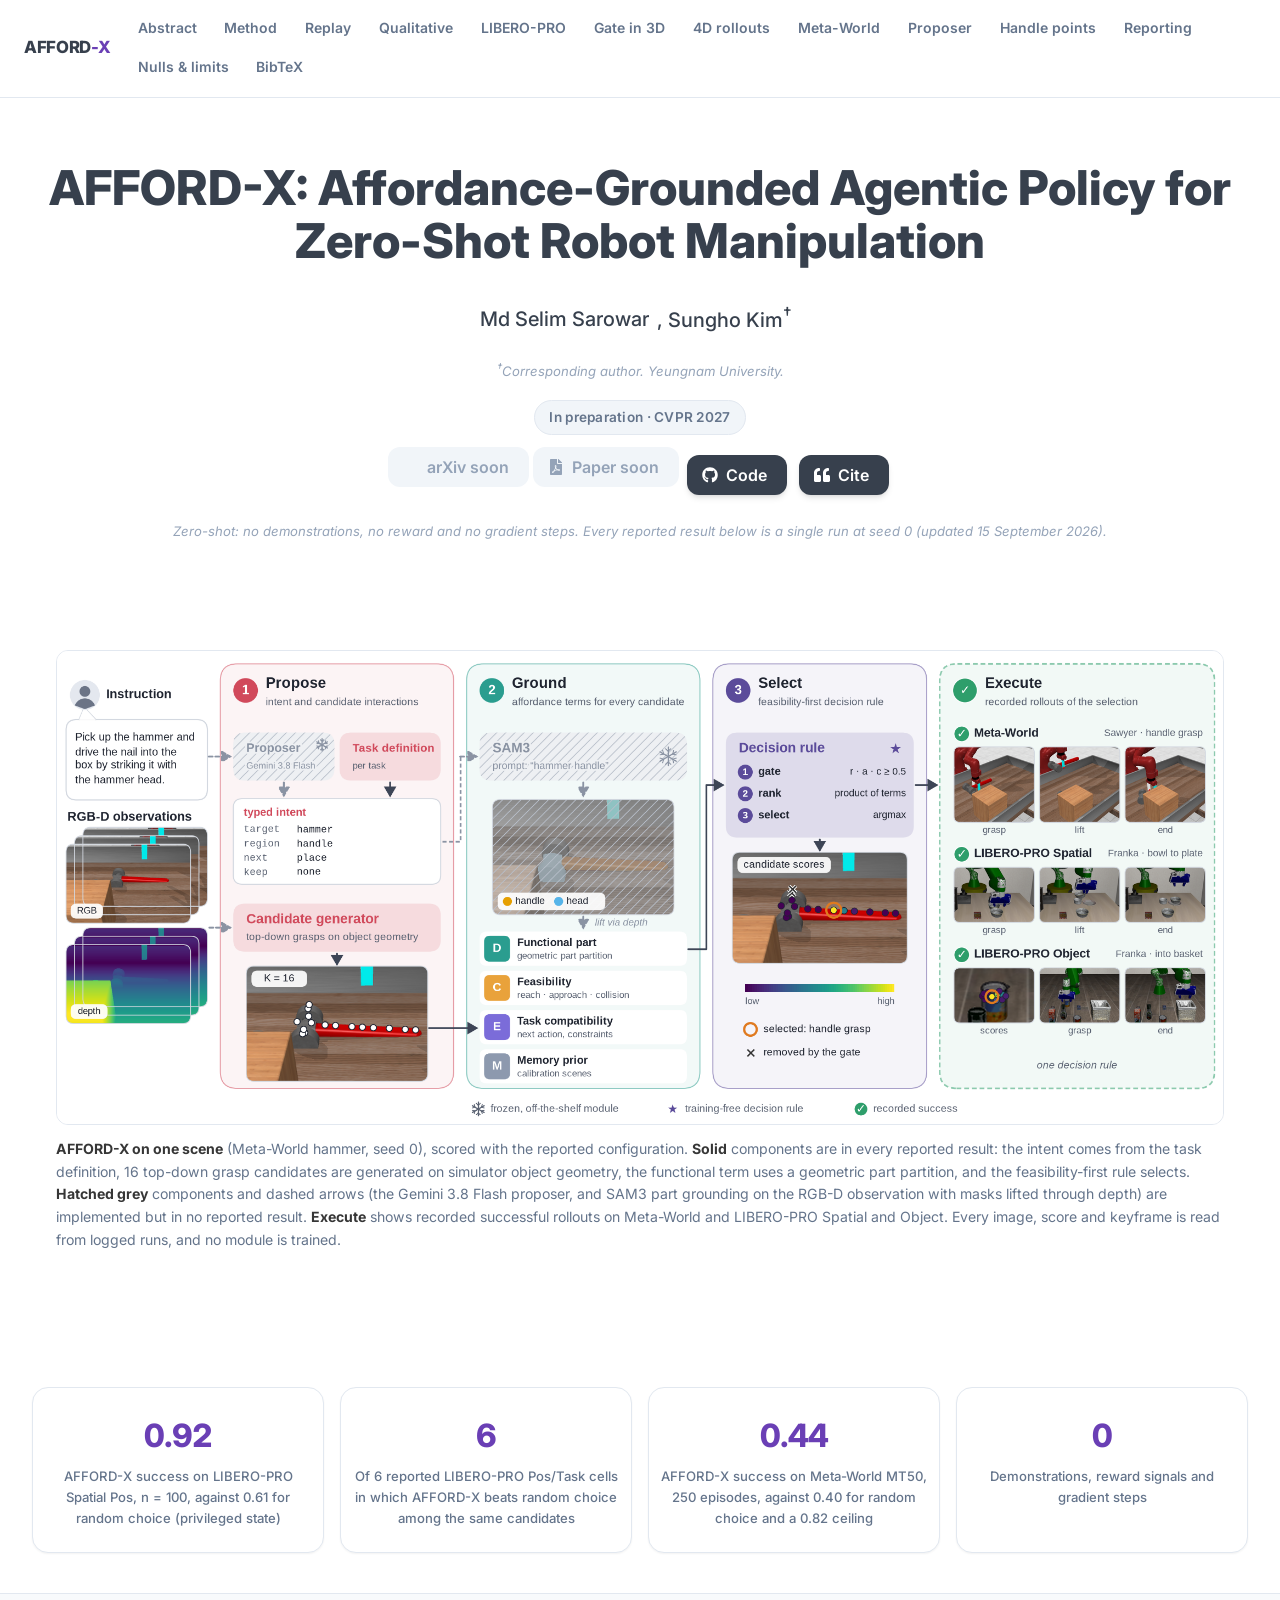
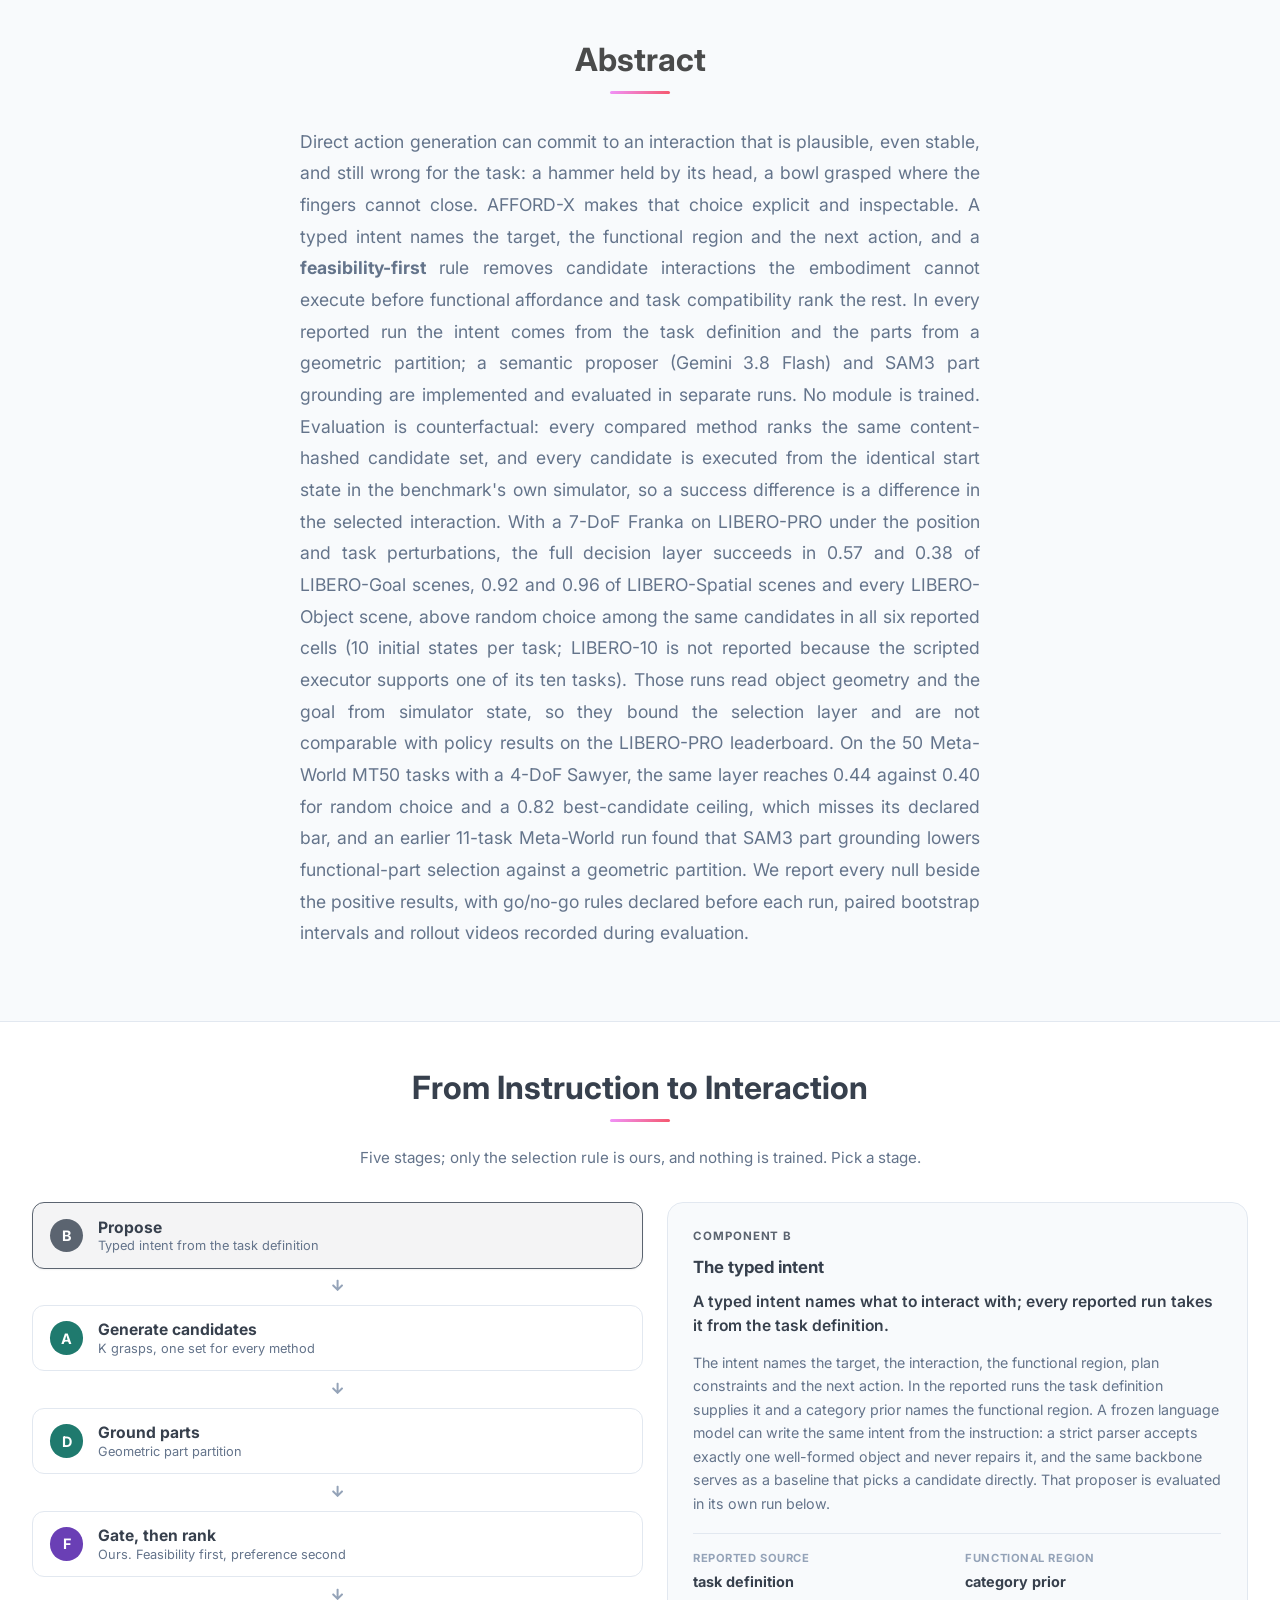
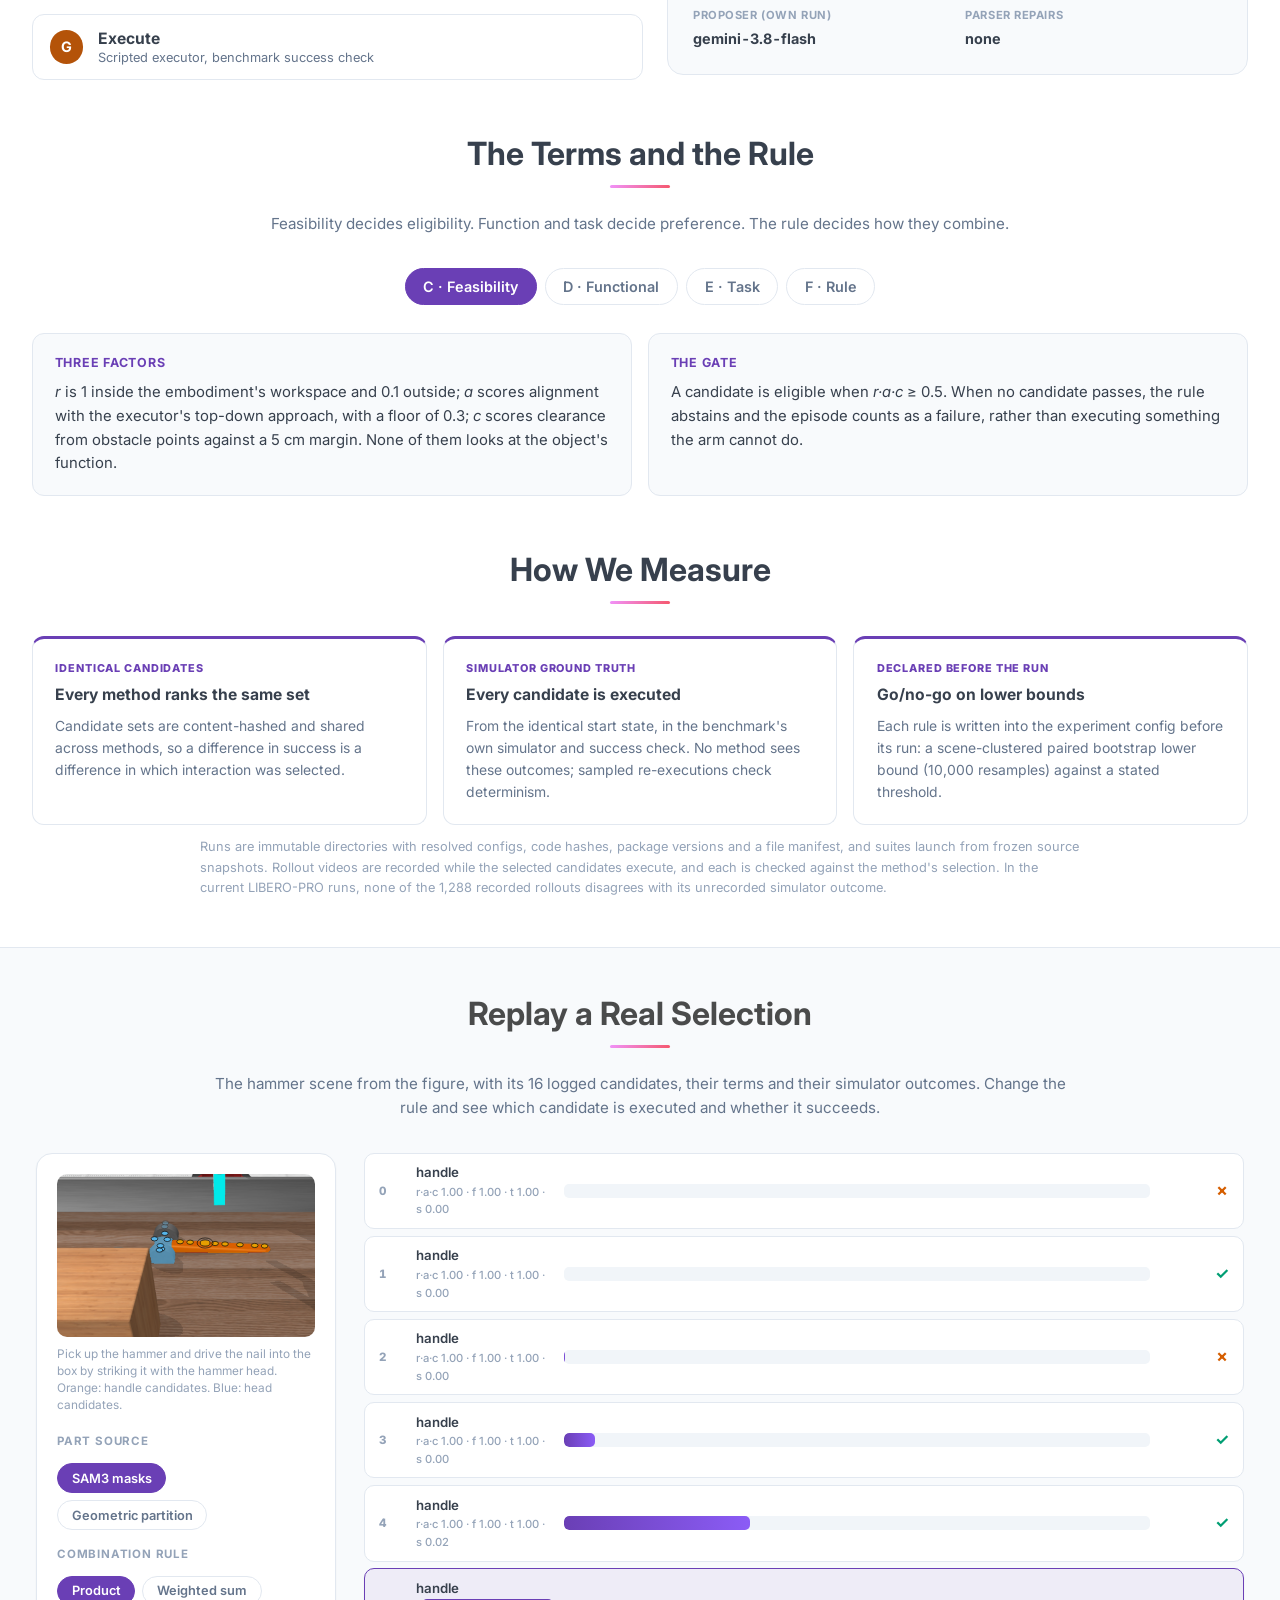
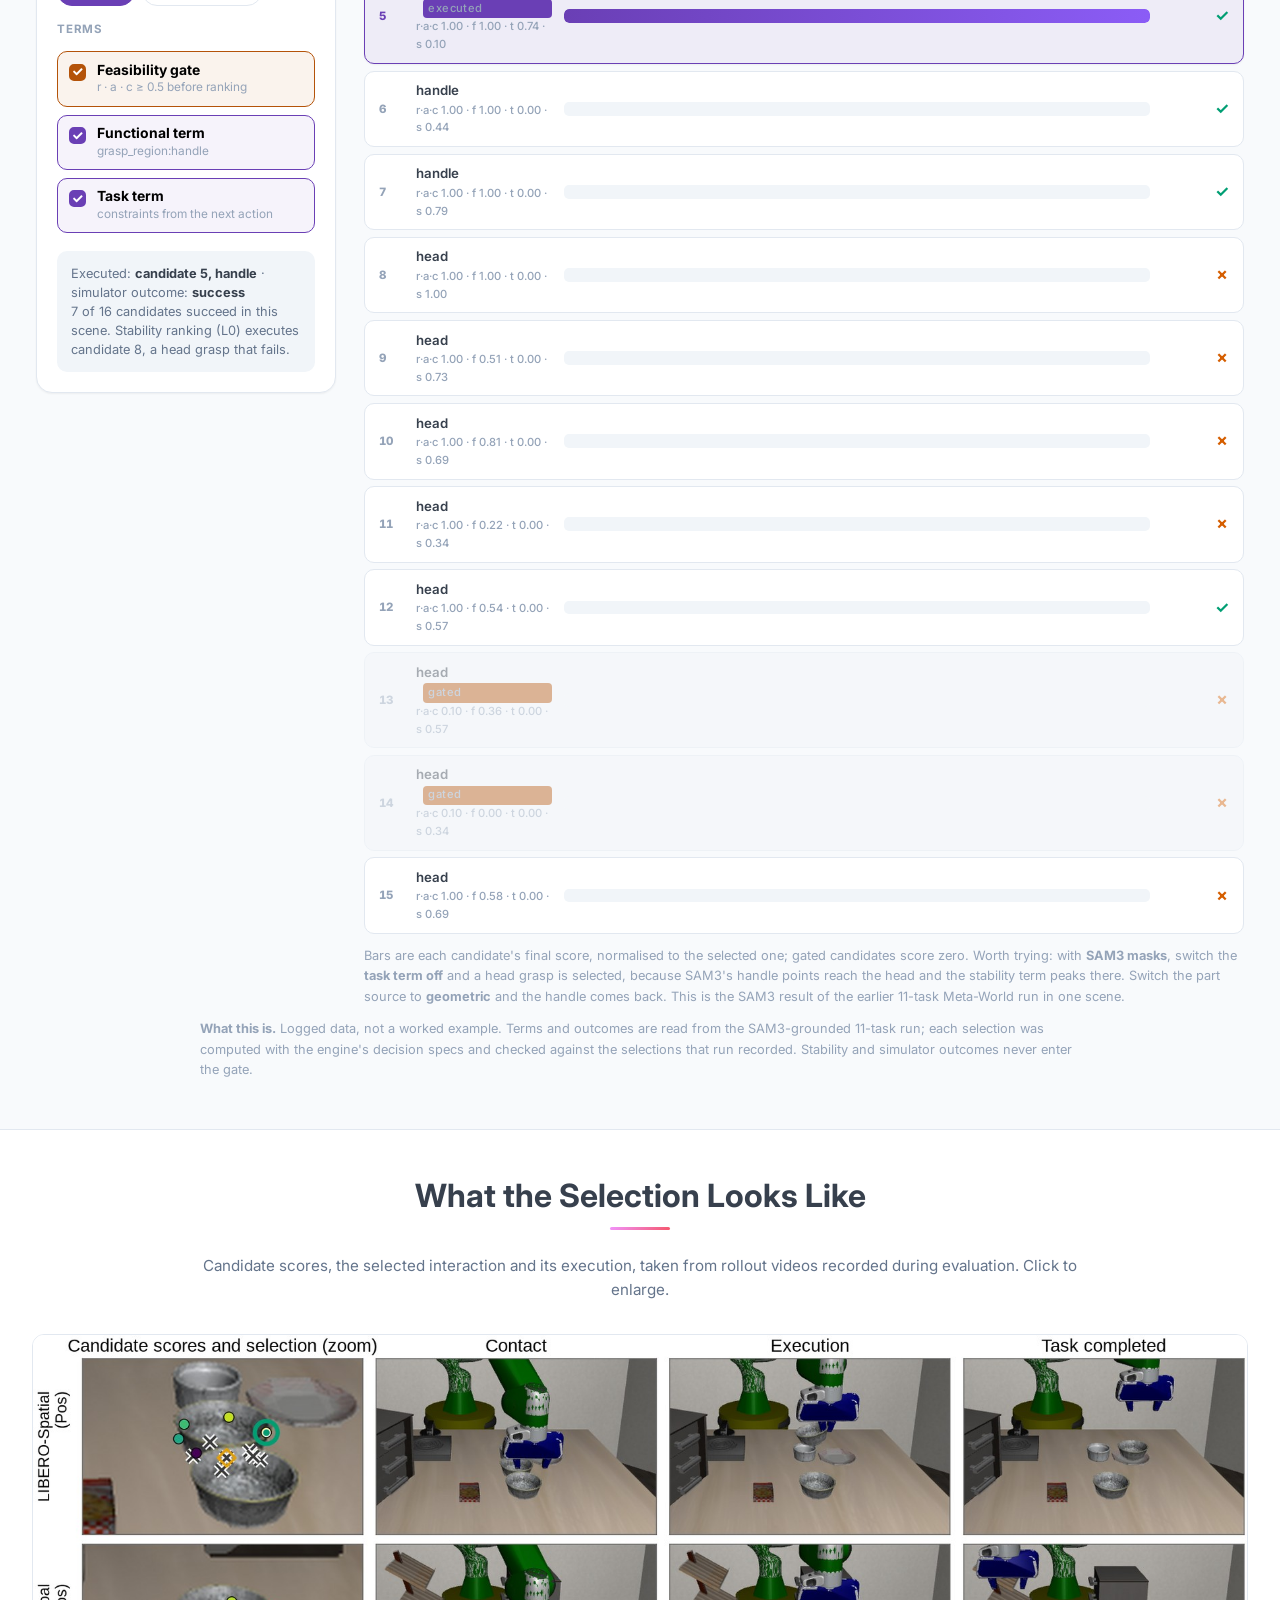
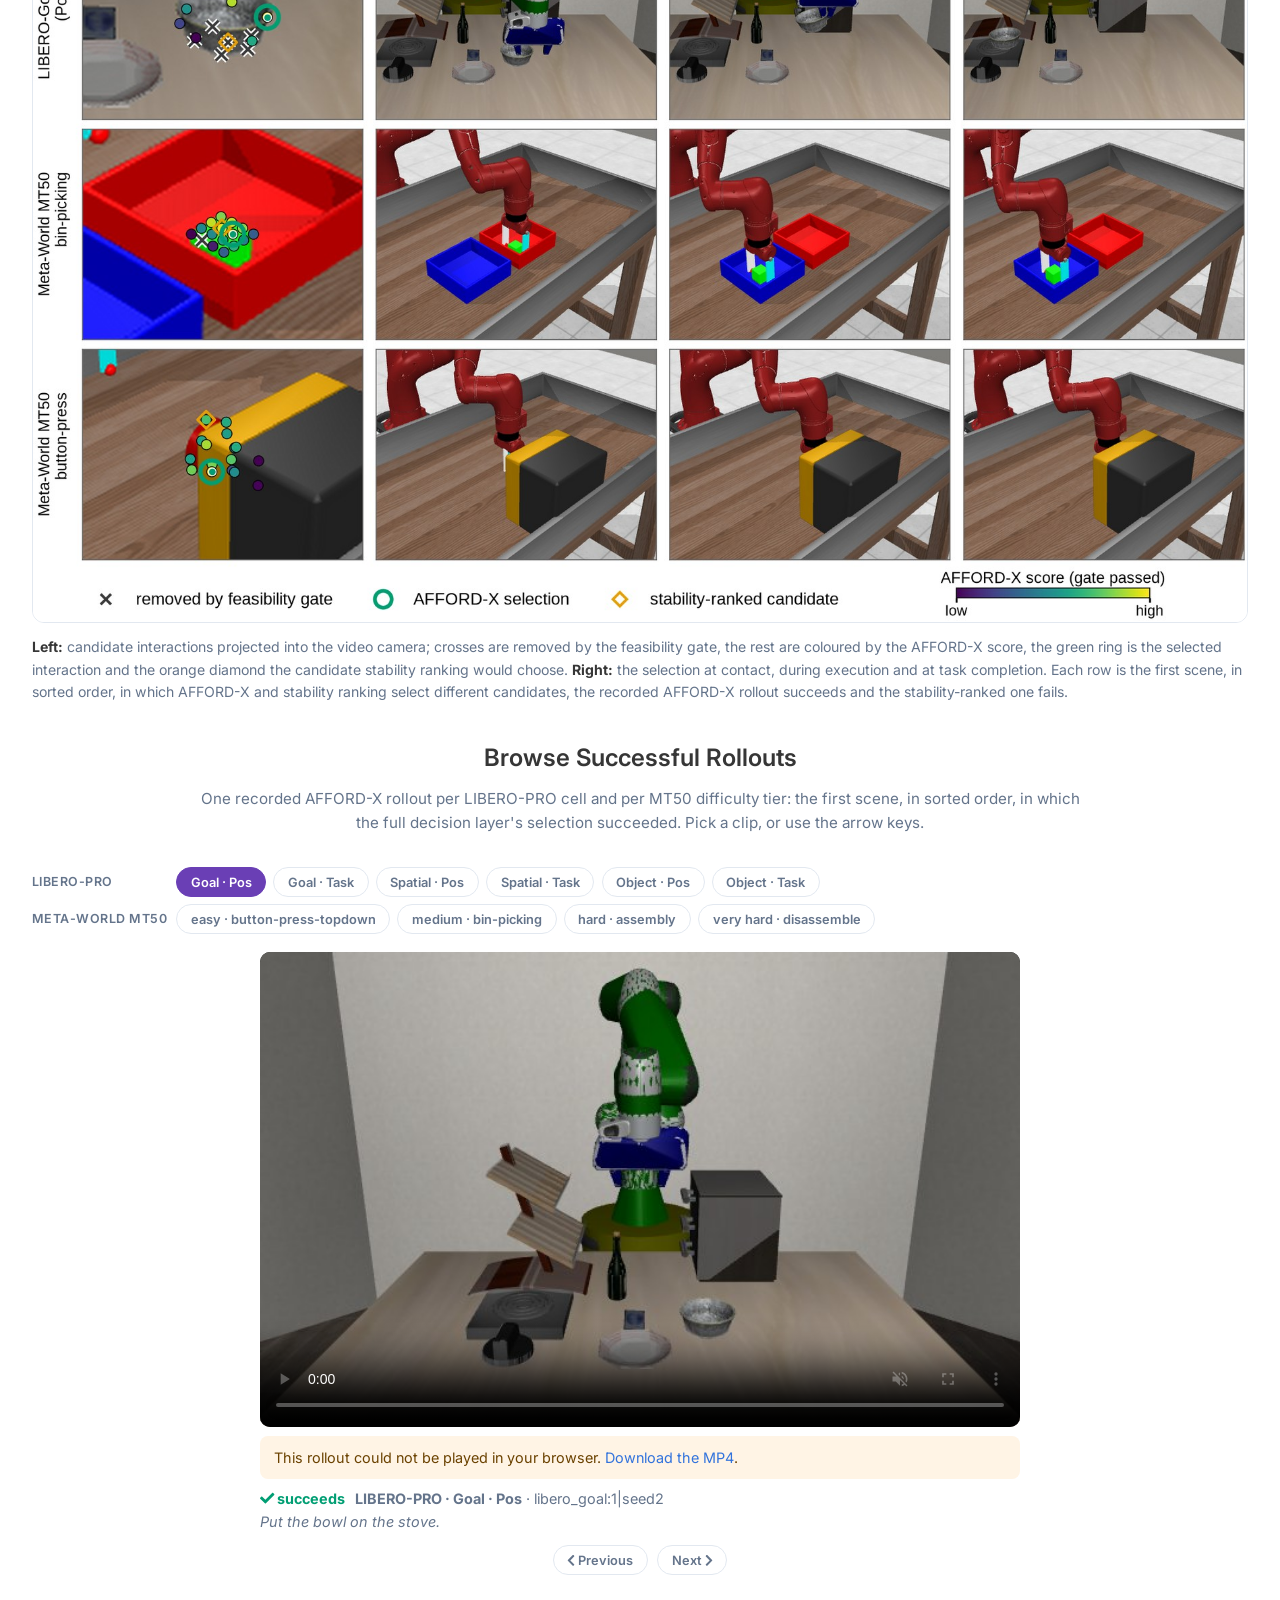
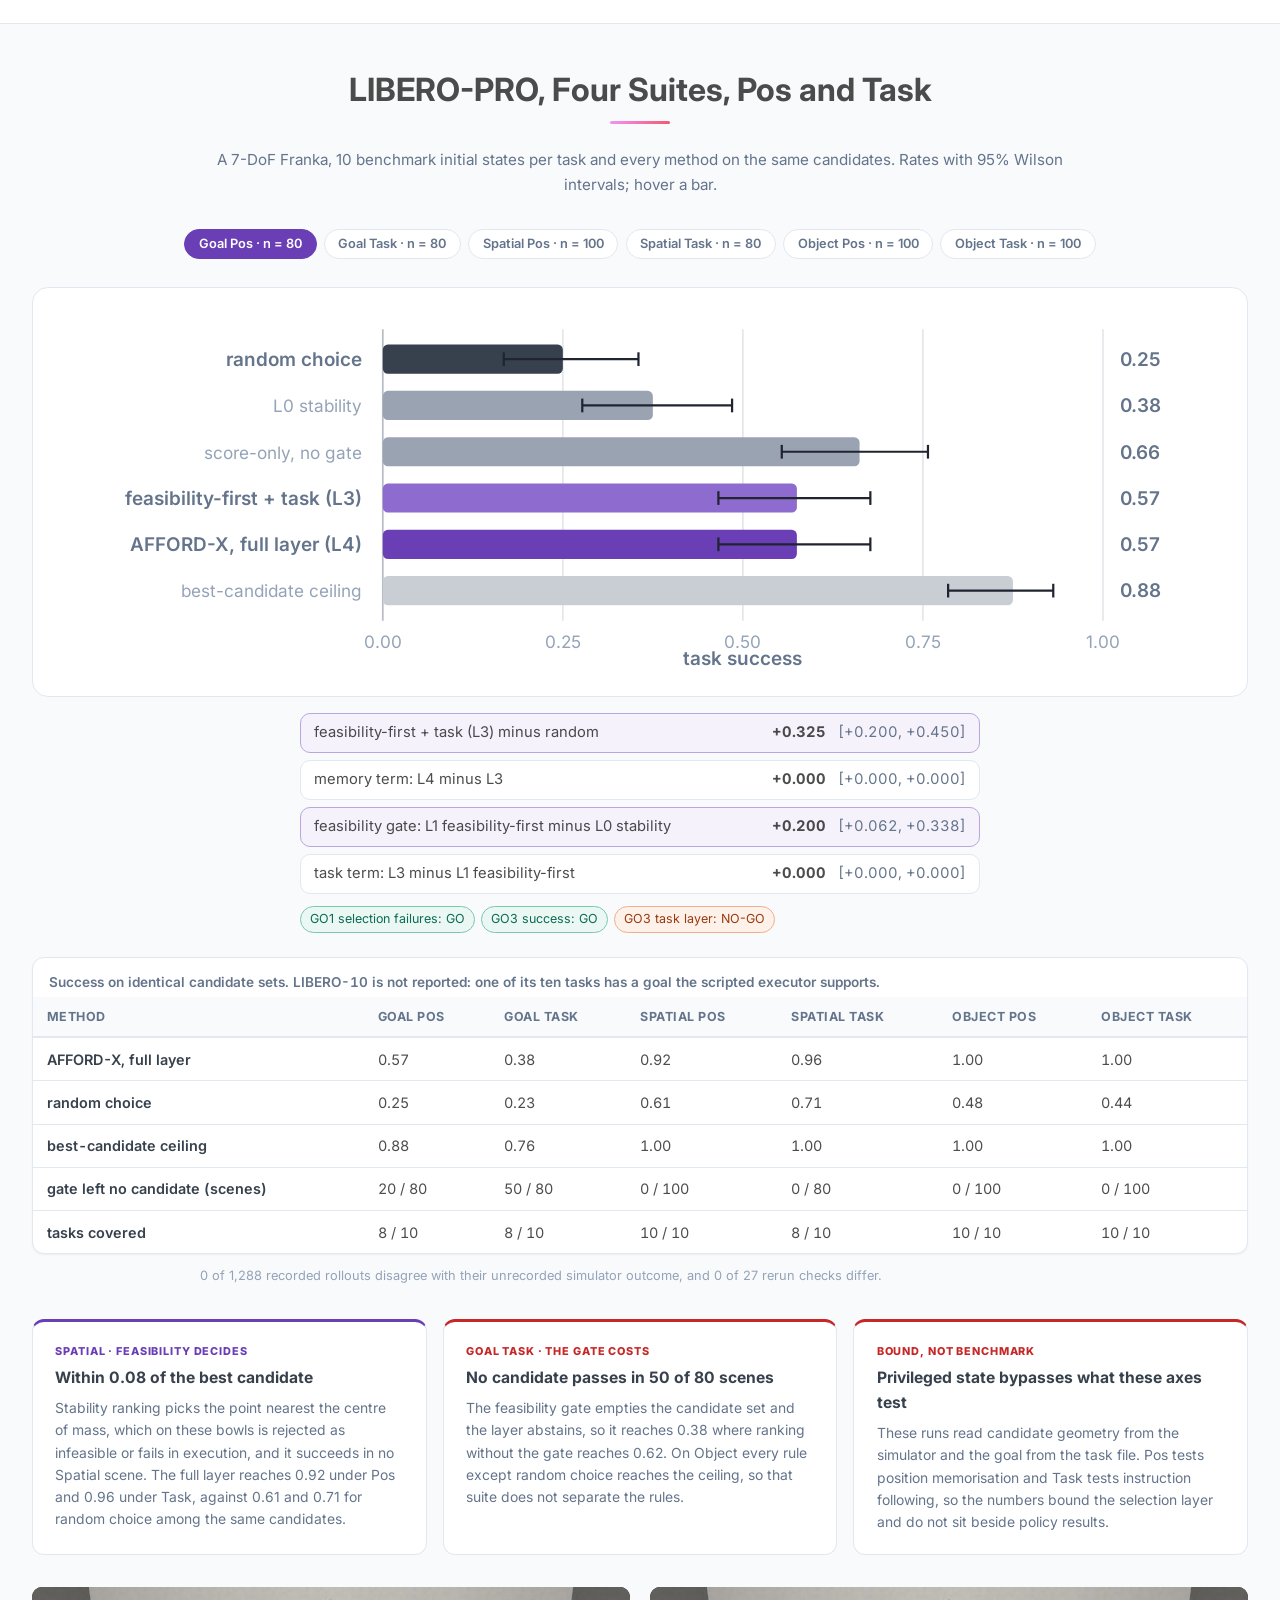
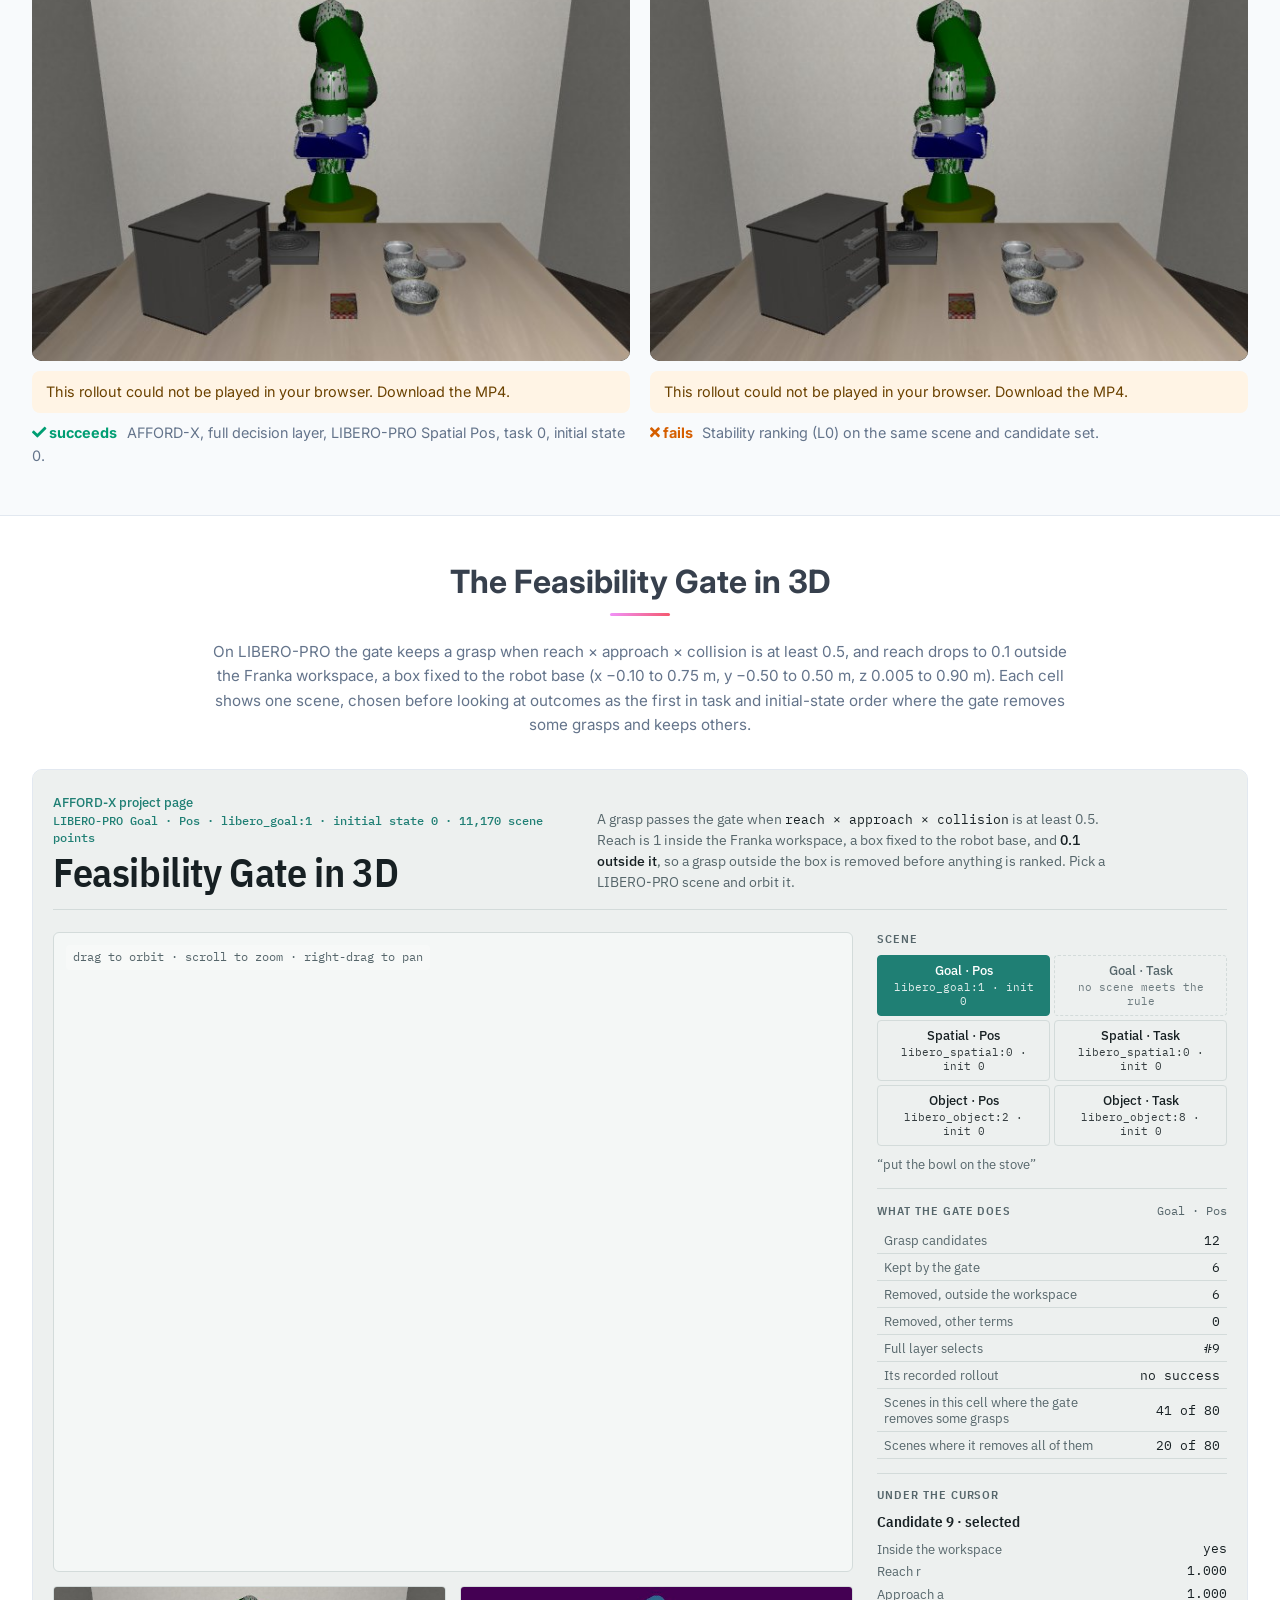
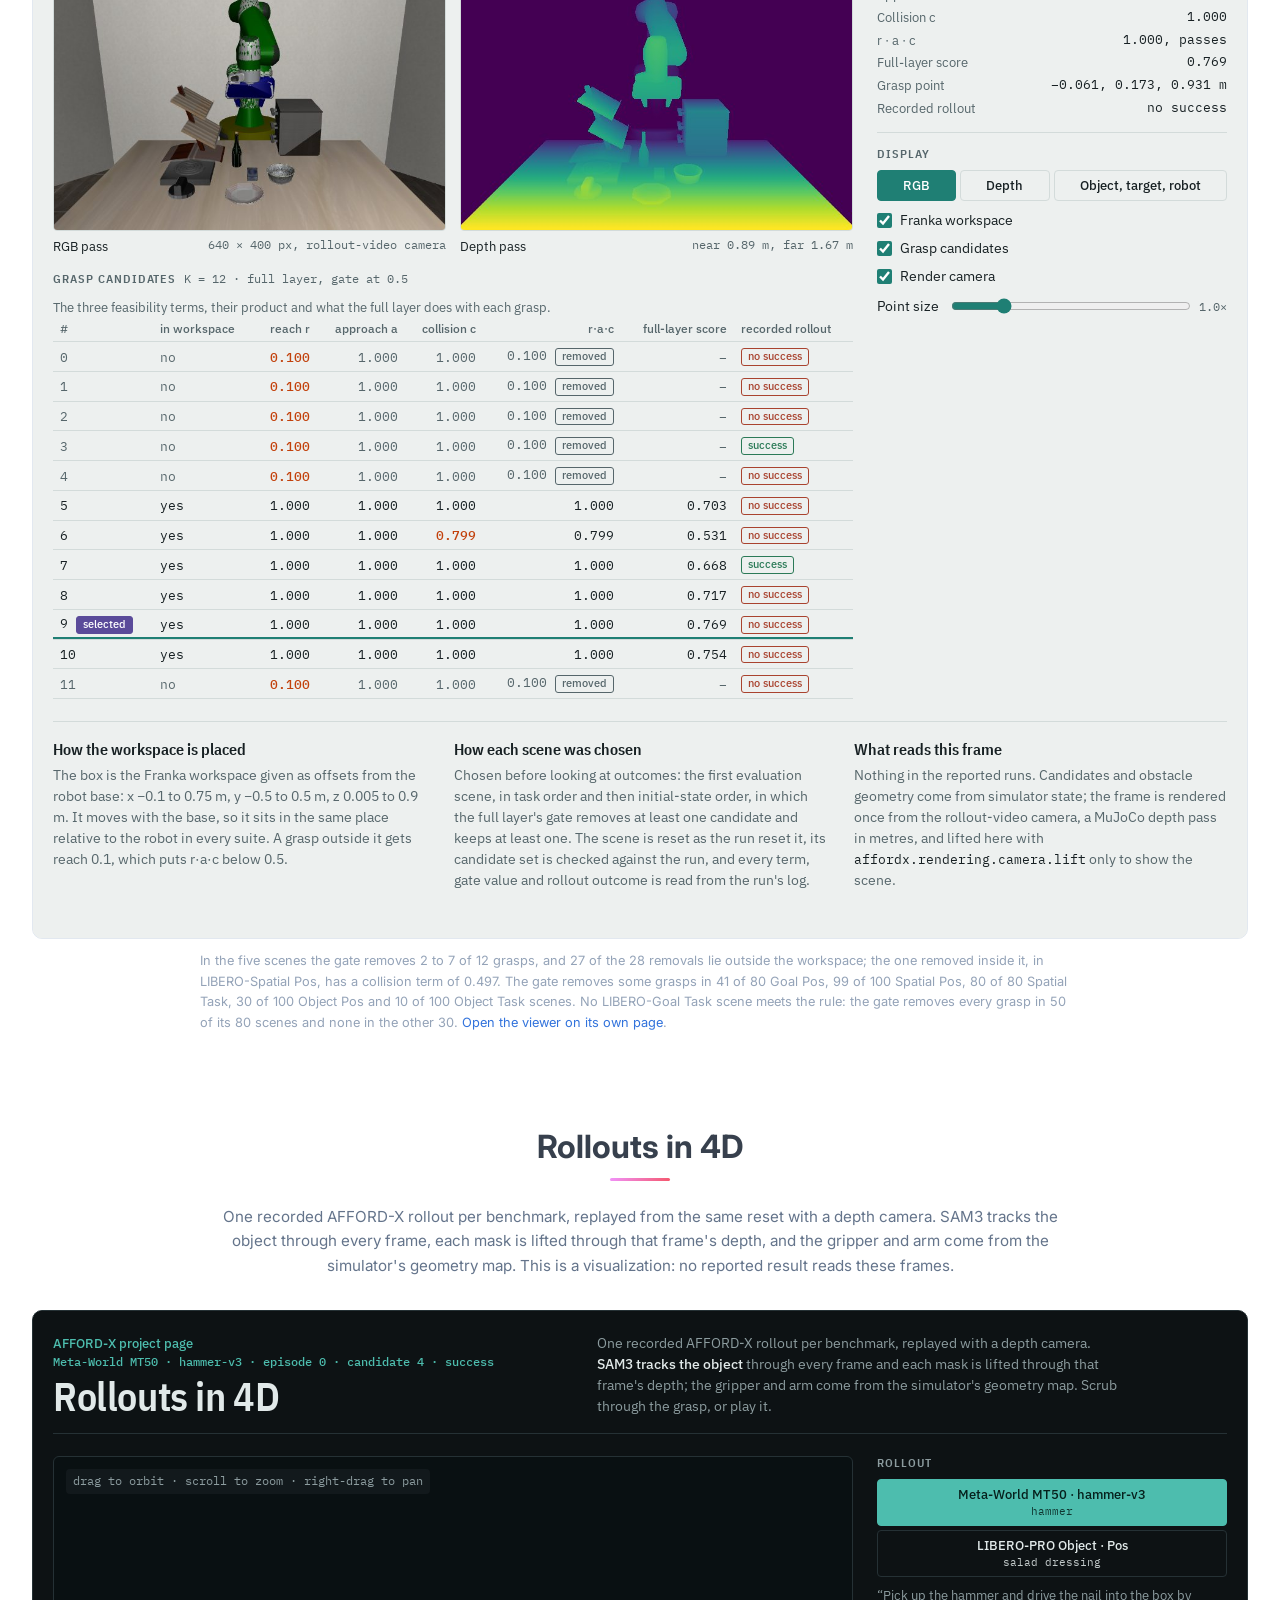
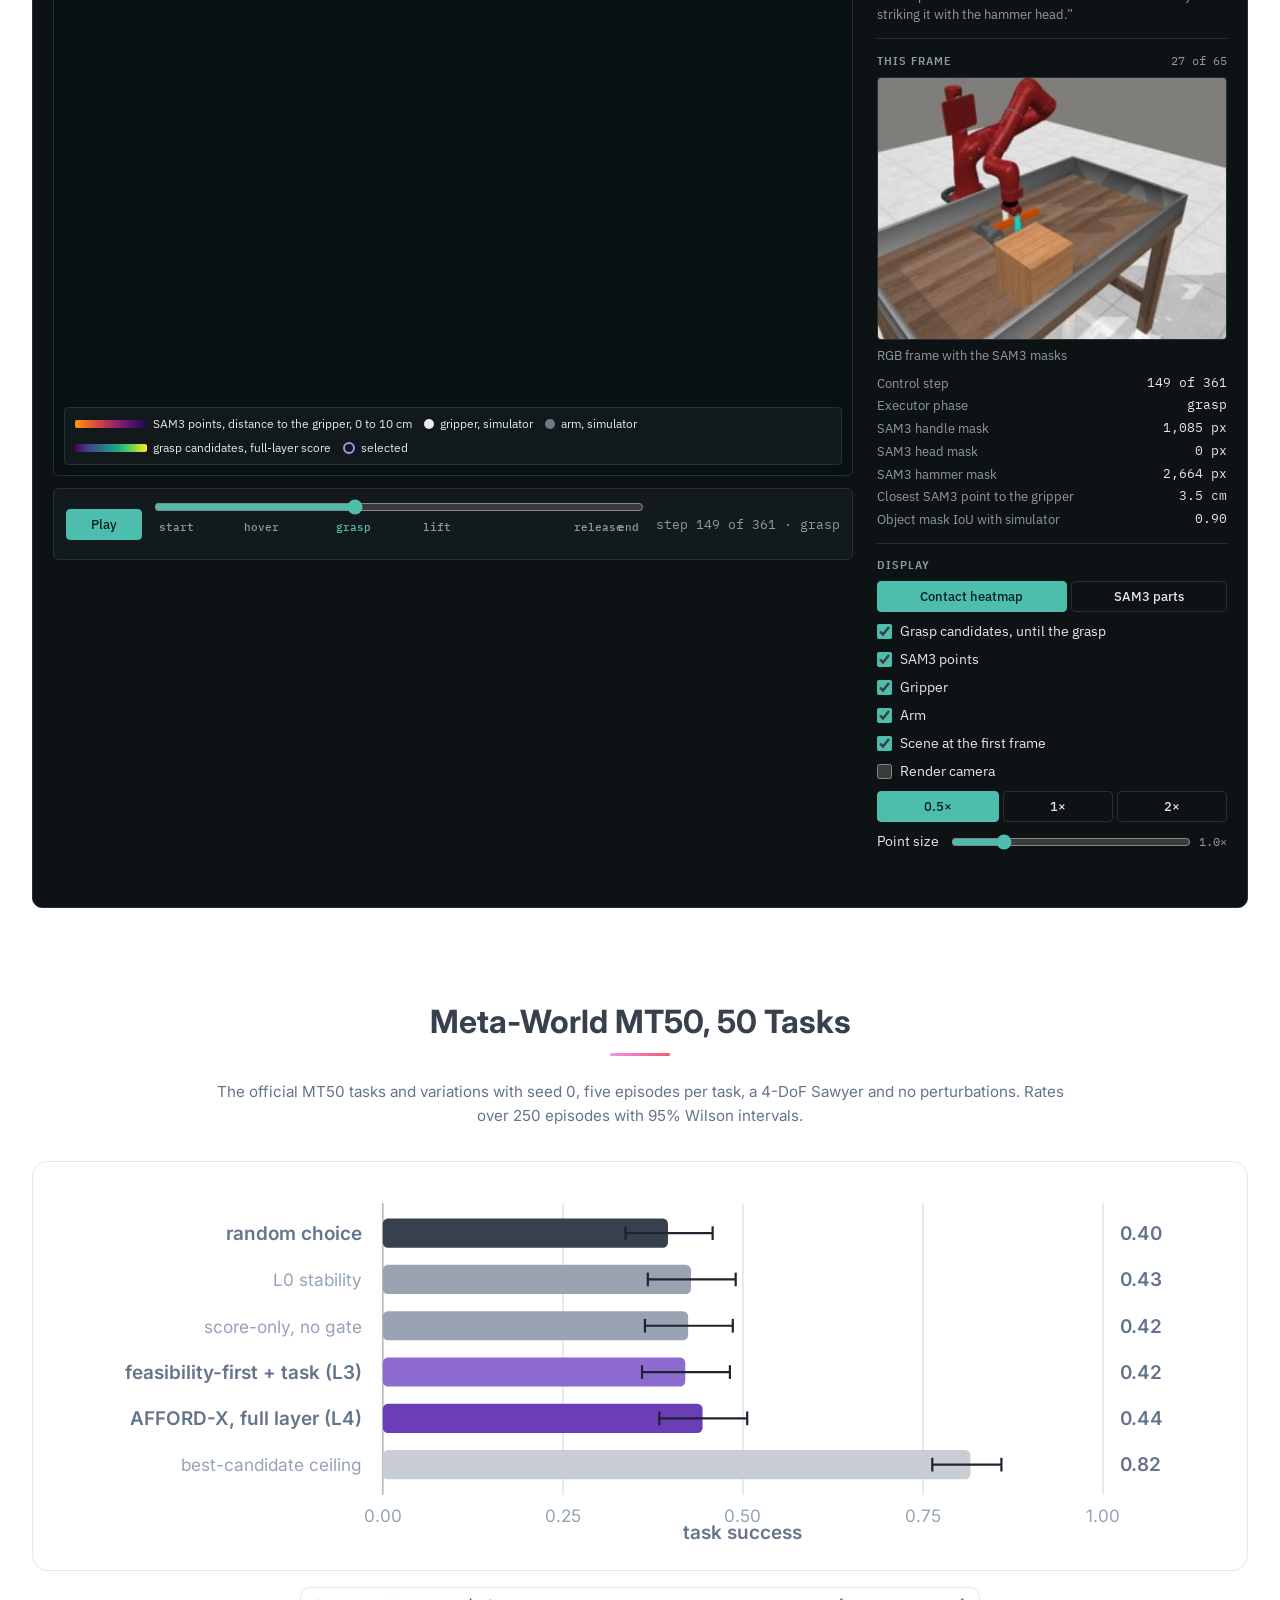
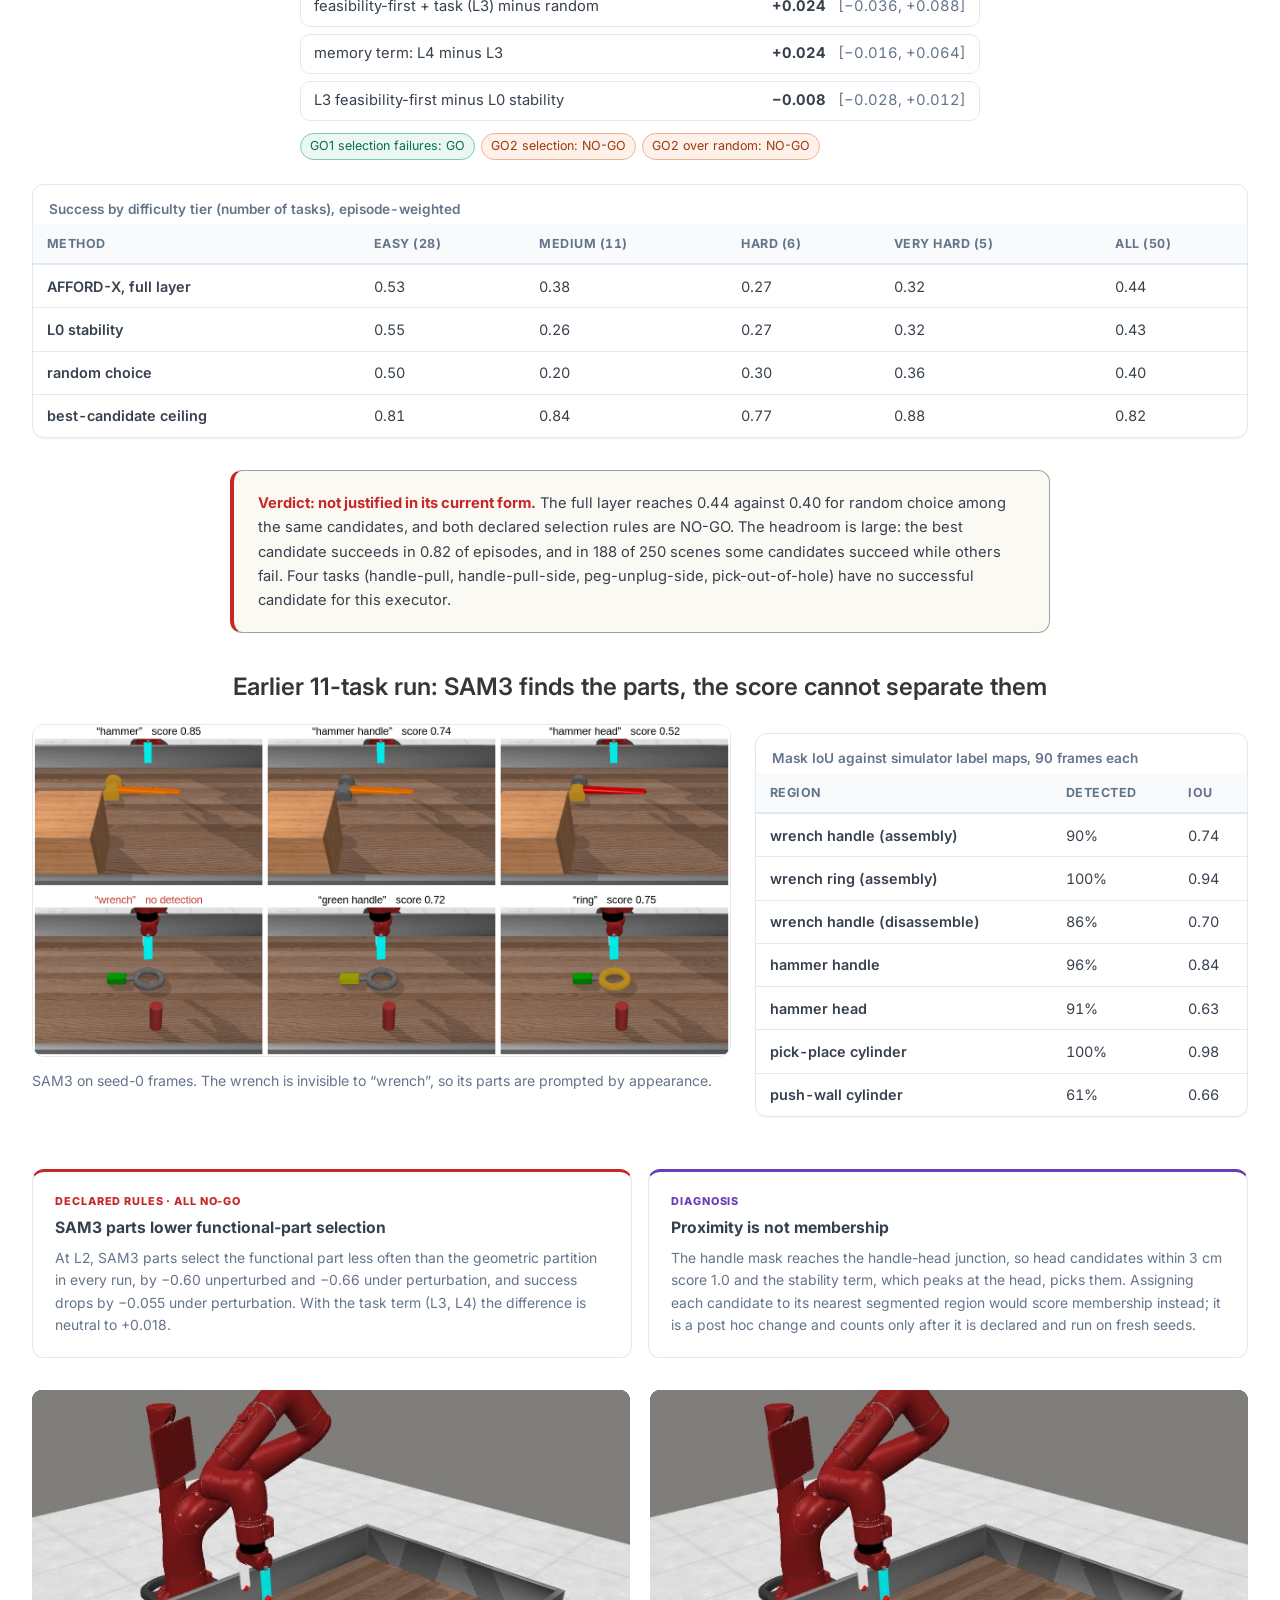
==== commit a8297e68: "feat: dark 4D rollout viewer with 0.5x playback by default The page copy of the 4D viewer uses the d" ====
--- a/index.html
+++ b/index.html
@@ -613,7 +613,7 @@
         object through every frame, each mask is lifted through that frame's depth, and the gripper and arm come from the
         simulator's geometry map. This is a visualization: no reported result reads these frames.
       </p>
-      <div class="ax-embed">
+      <div class="ax-embed is-dark">
         <iframe id="ax-rollouts-4d" src="rollouts-4d.html" title="Rollouts in 4D" loading="lazy"></iframe>
       </div>
     </div>
--- a/static/css/affordx.css
+++ b/static/css/affordx.css
@@ -69,3 +69,4 @@
 .ai-nav-inner { max-width: 1280px; }
 .ai-section-intro, .ai-table-note { max-width: 880px; margin-left: auto; margin-right: auto; }
 #abstract .column.is-four-fifths { max-width: 880px; }
+.ax-embed.is-dark { background: #0D1214; border-color: #253135; }
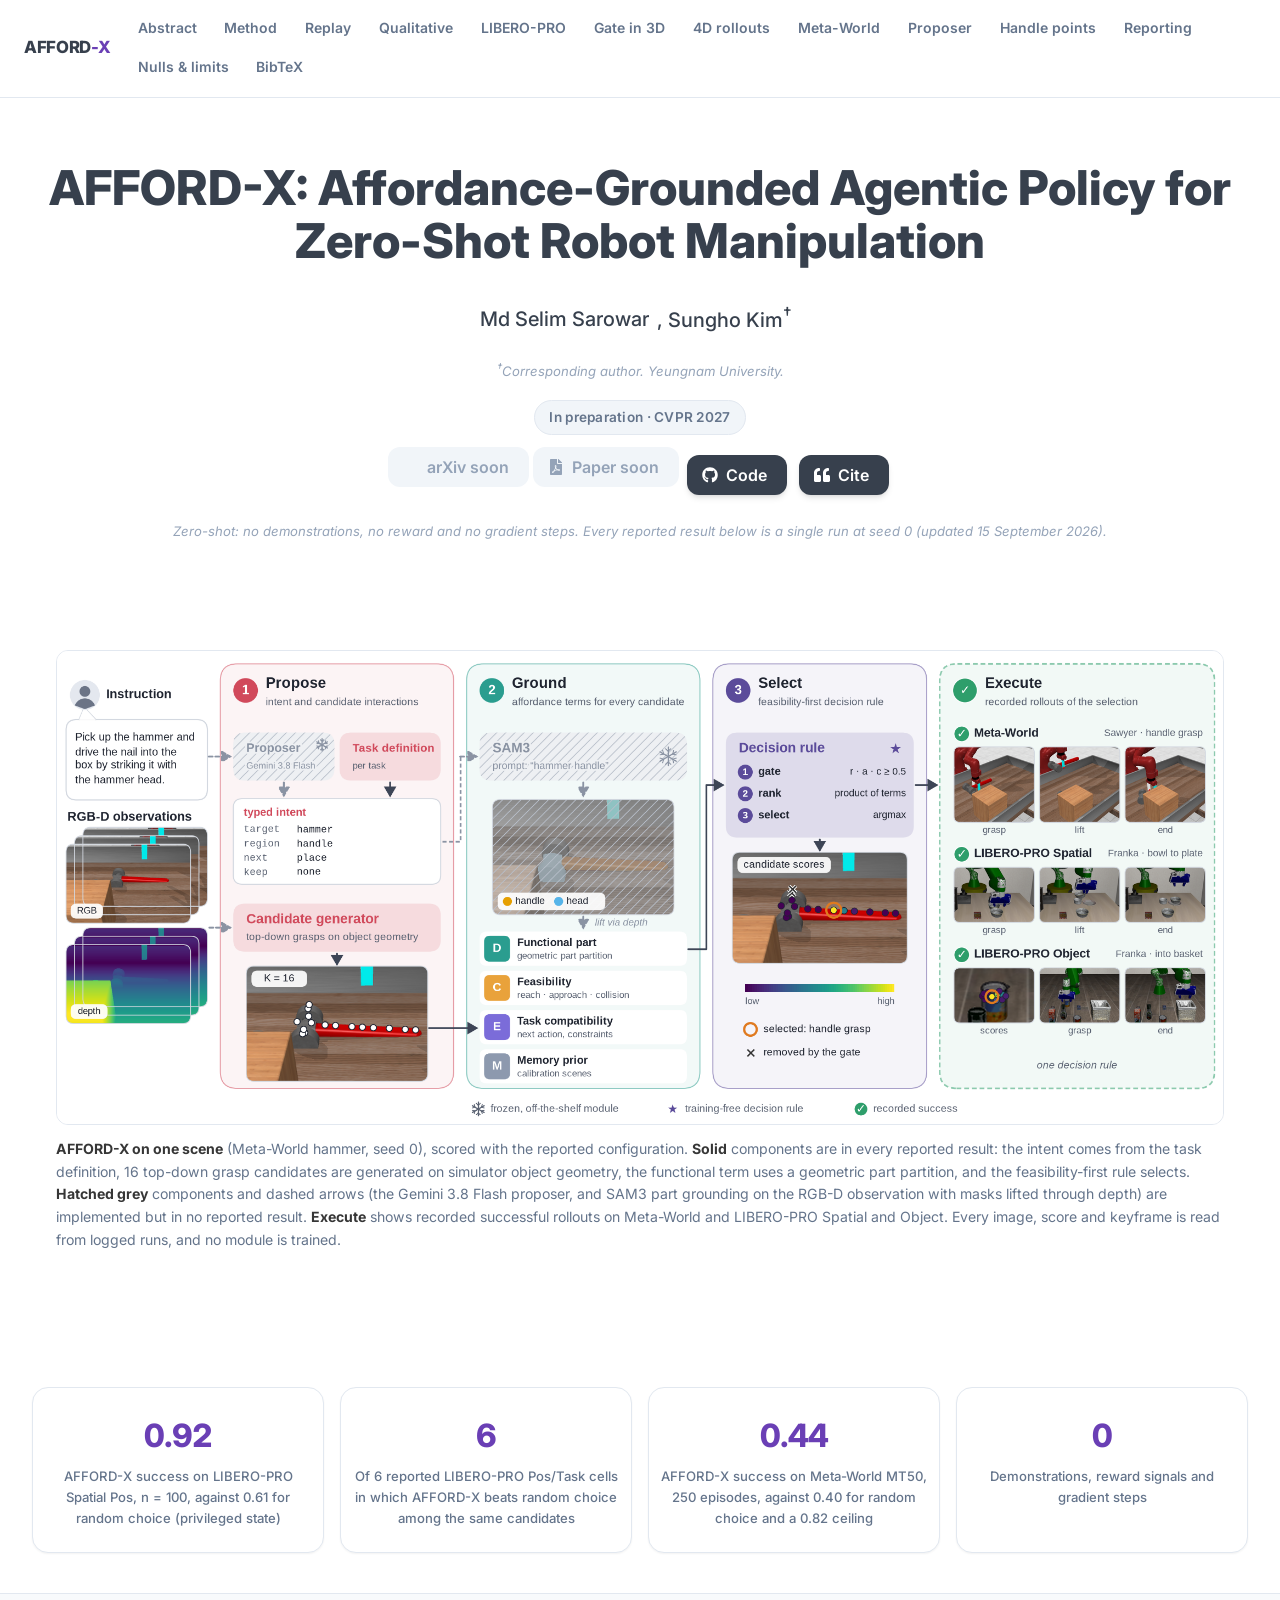
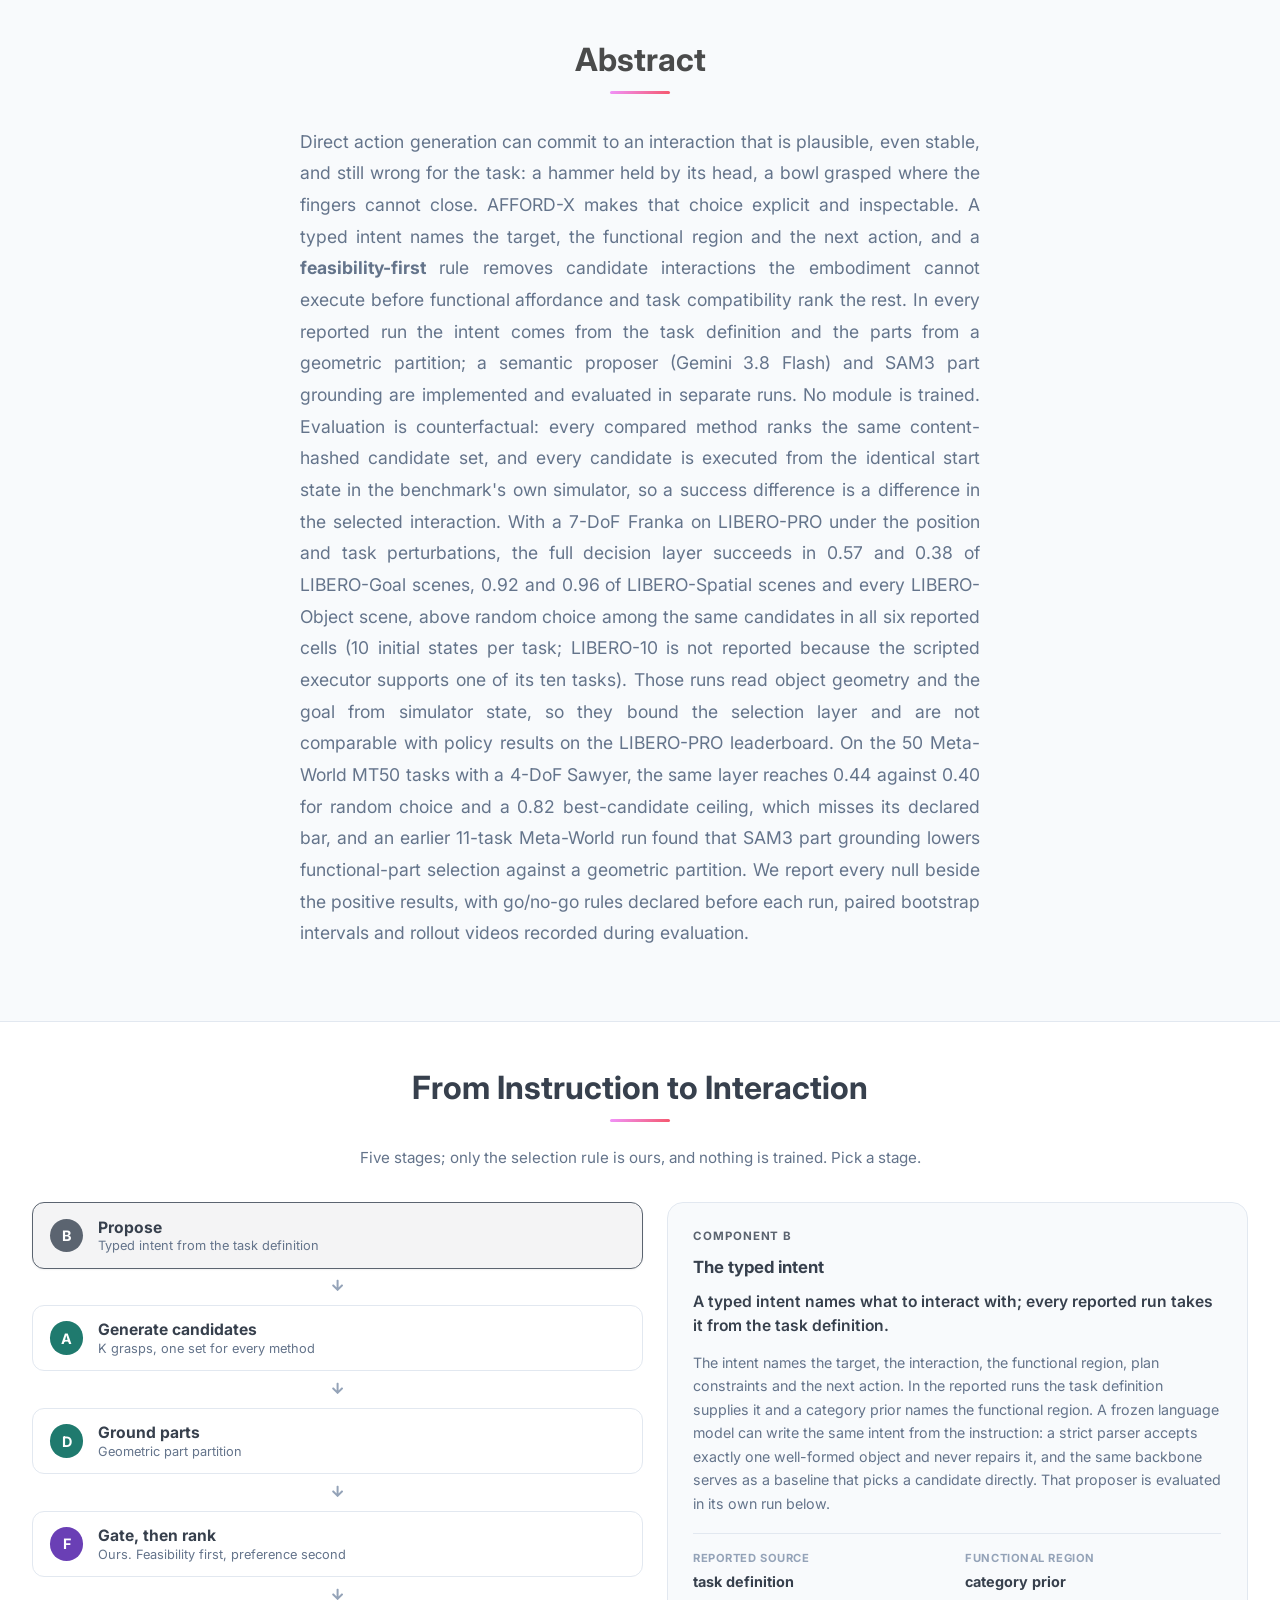
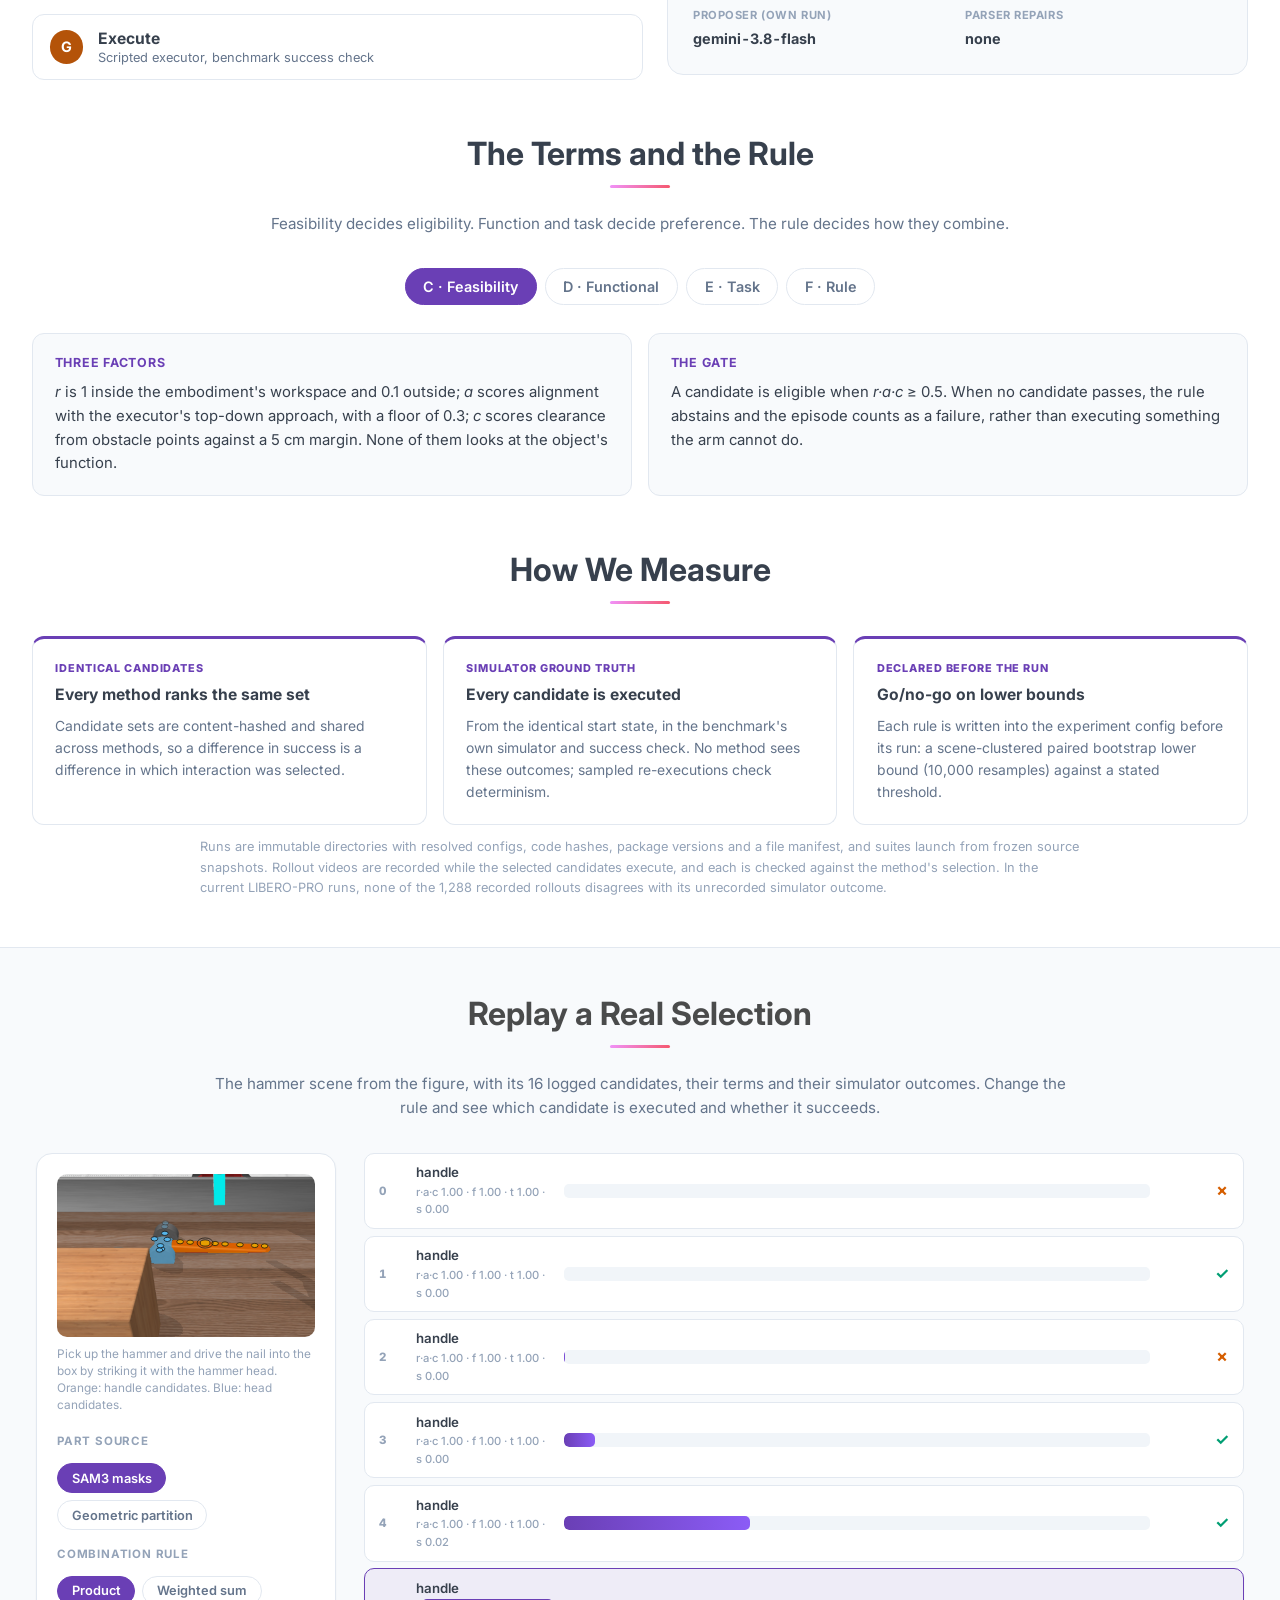
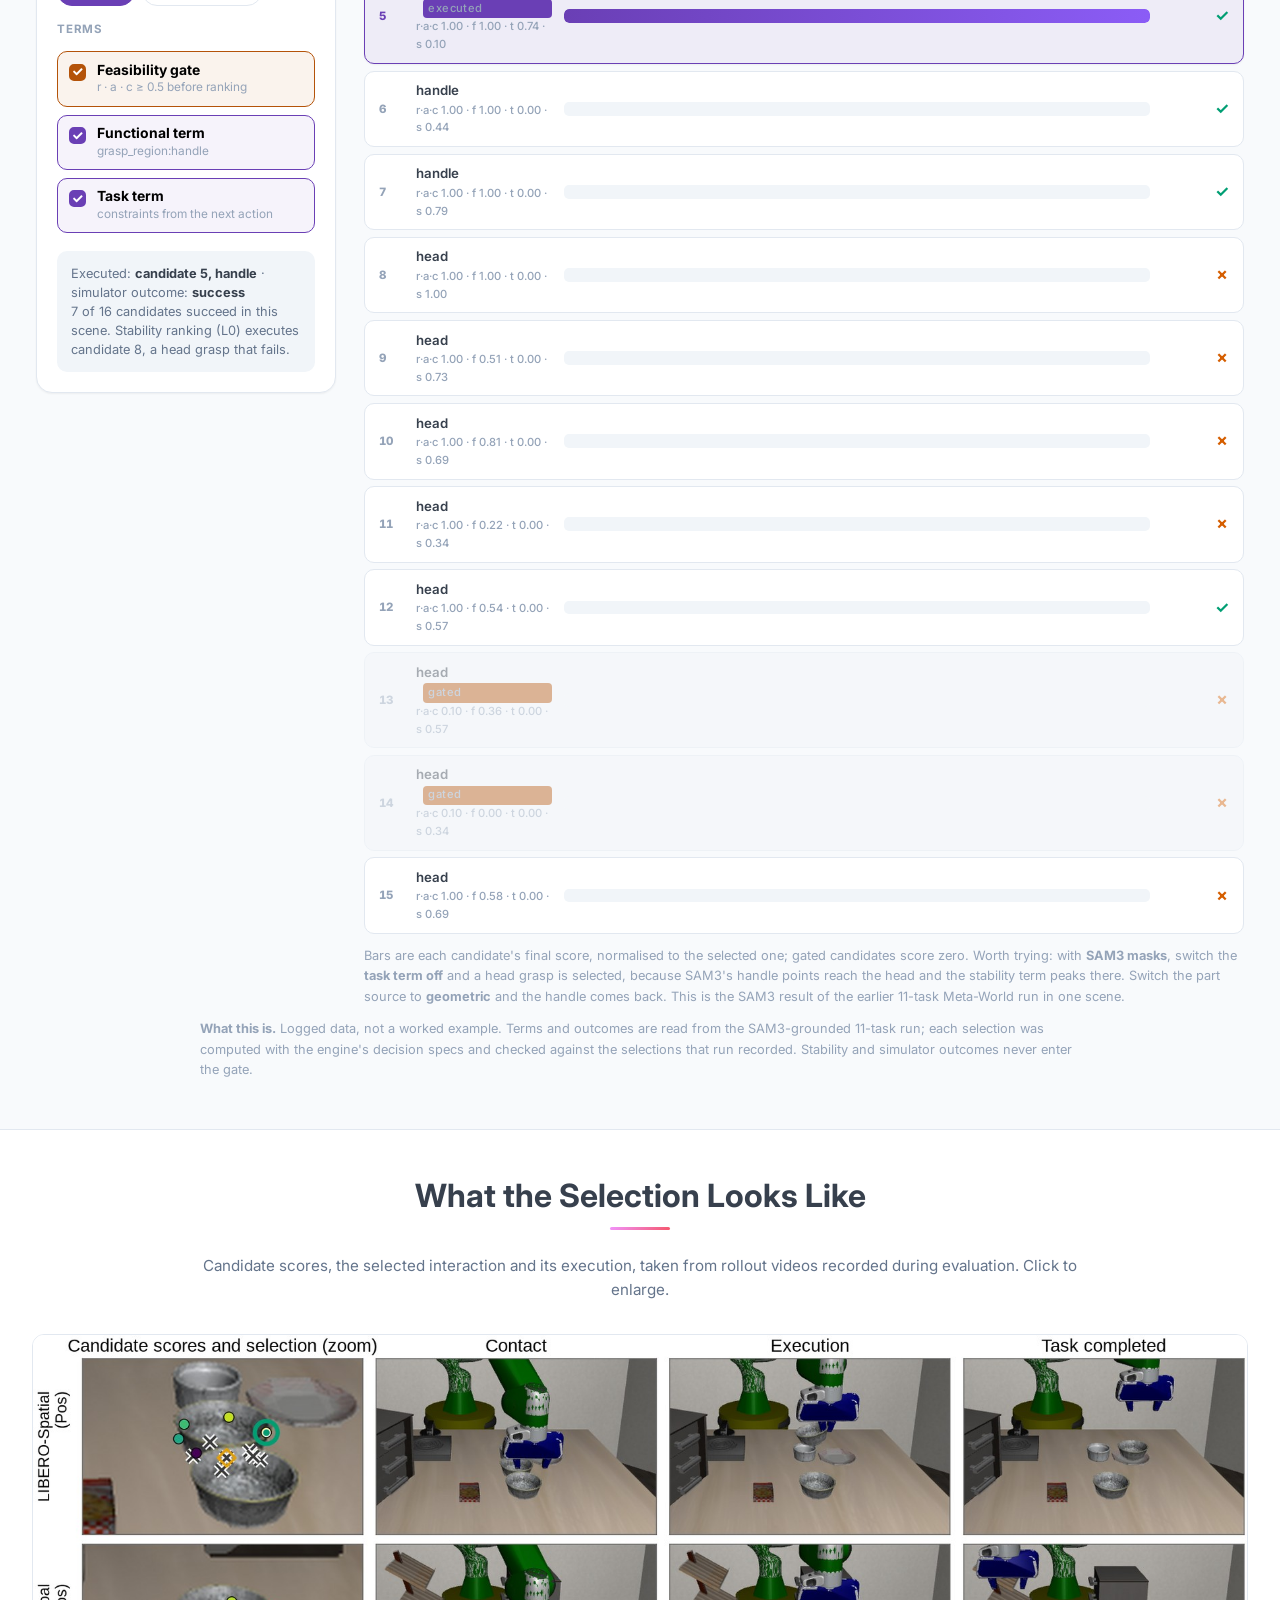
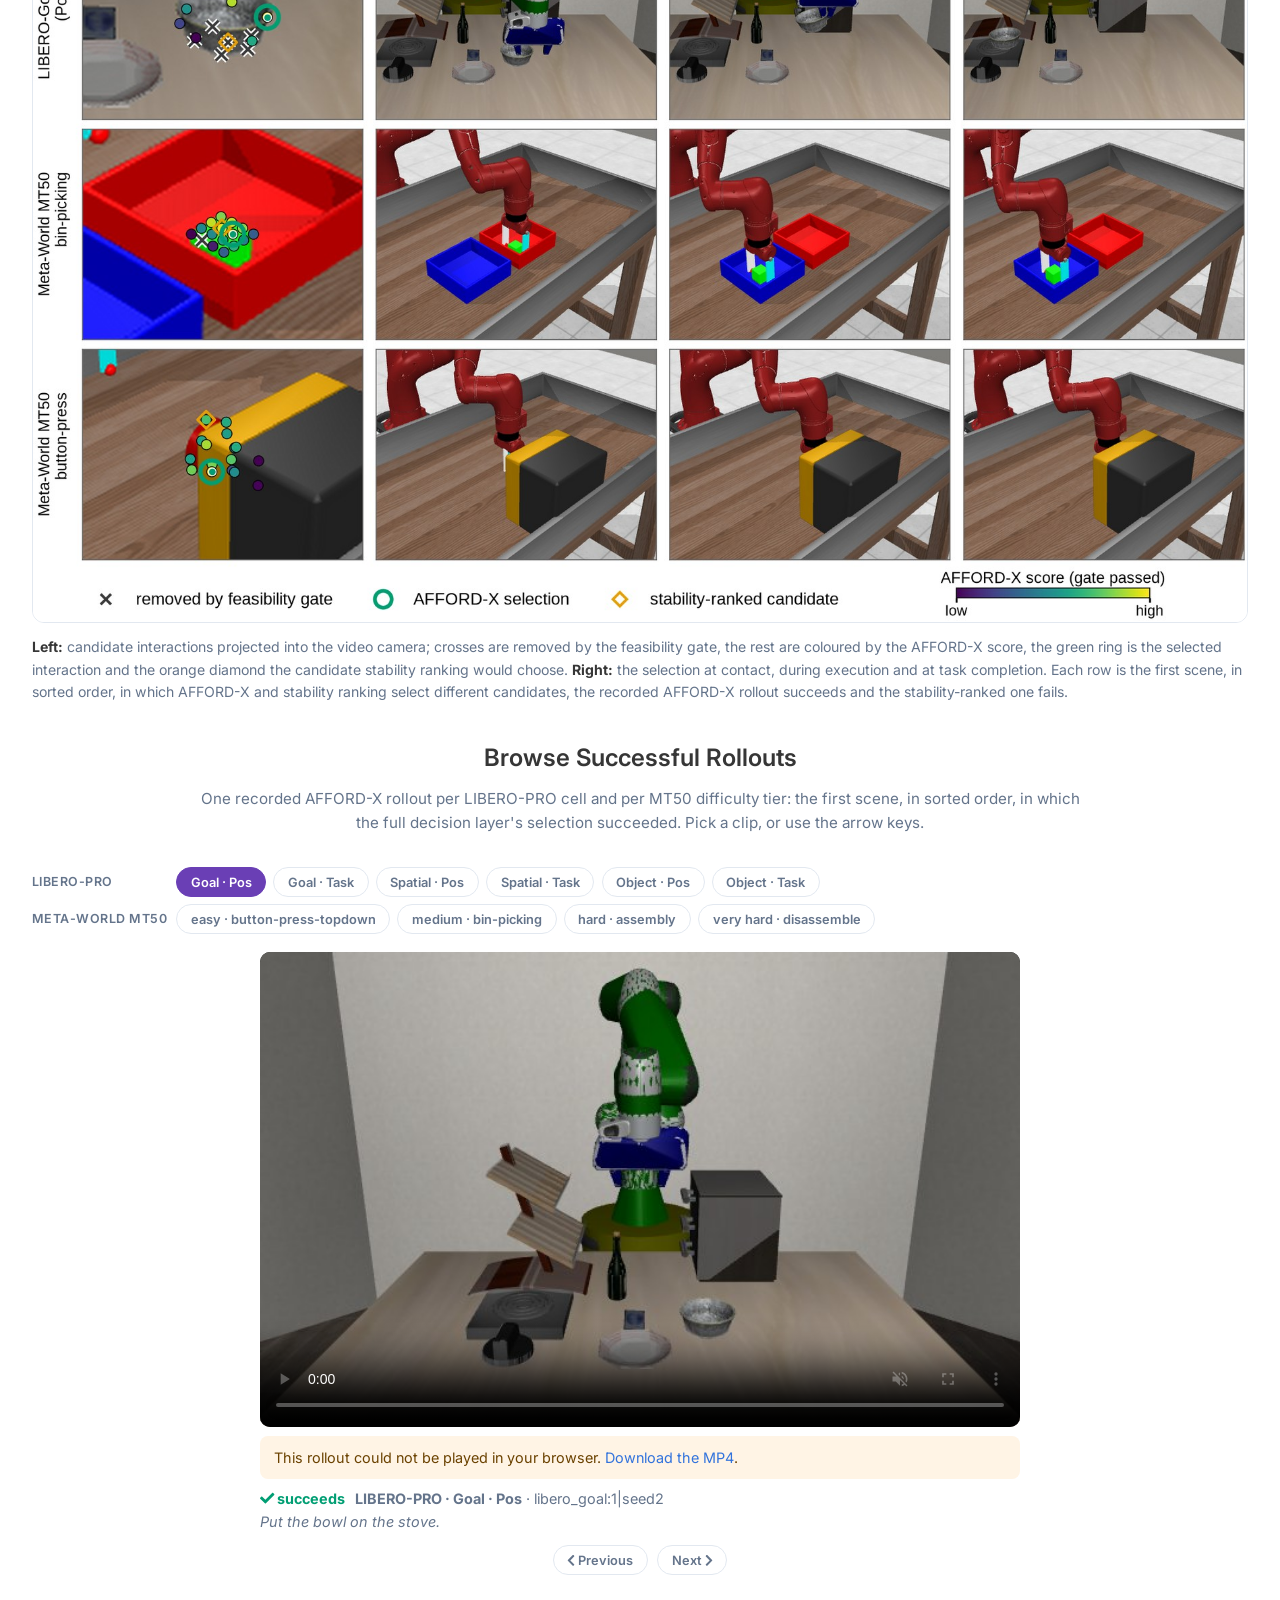
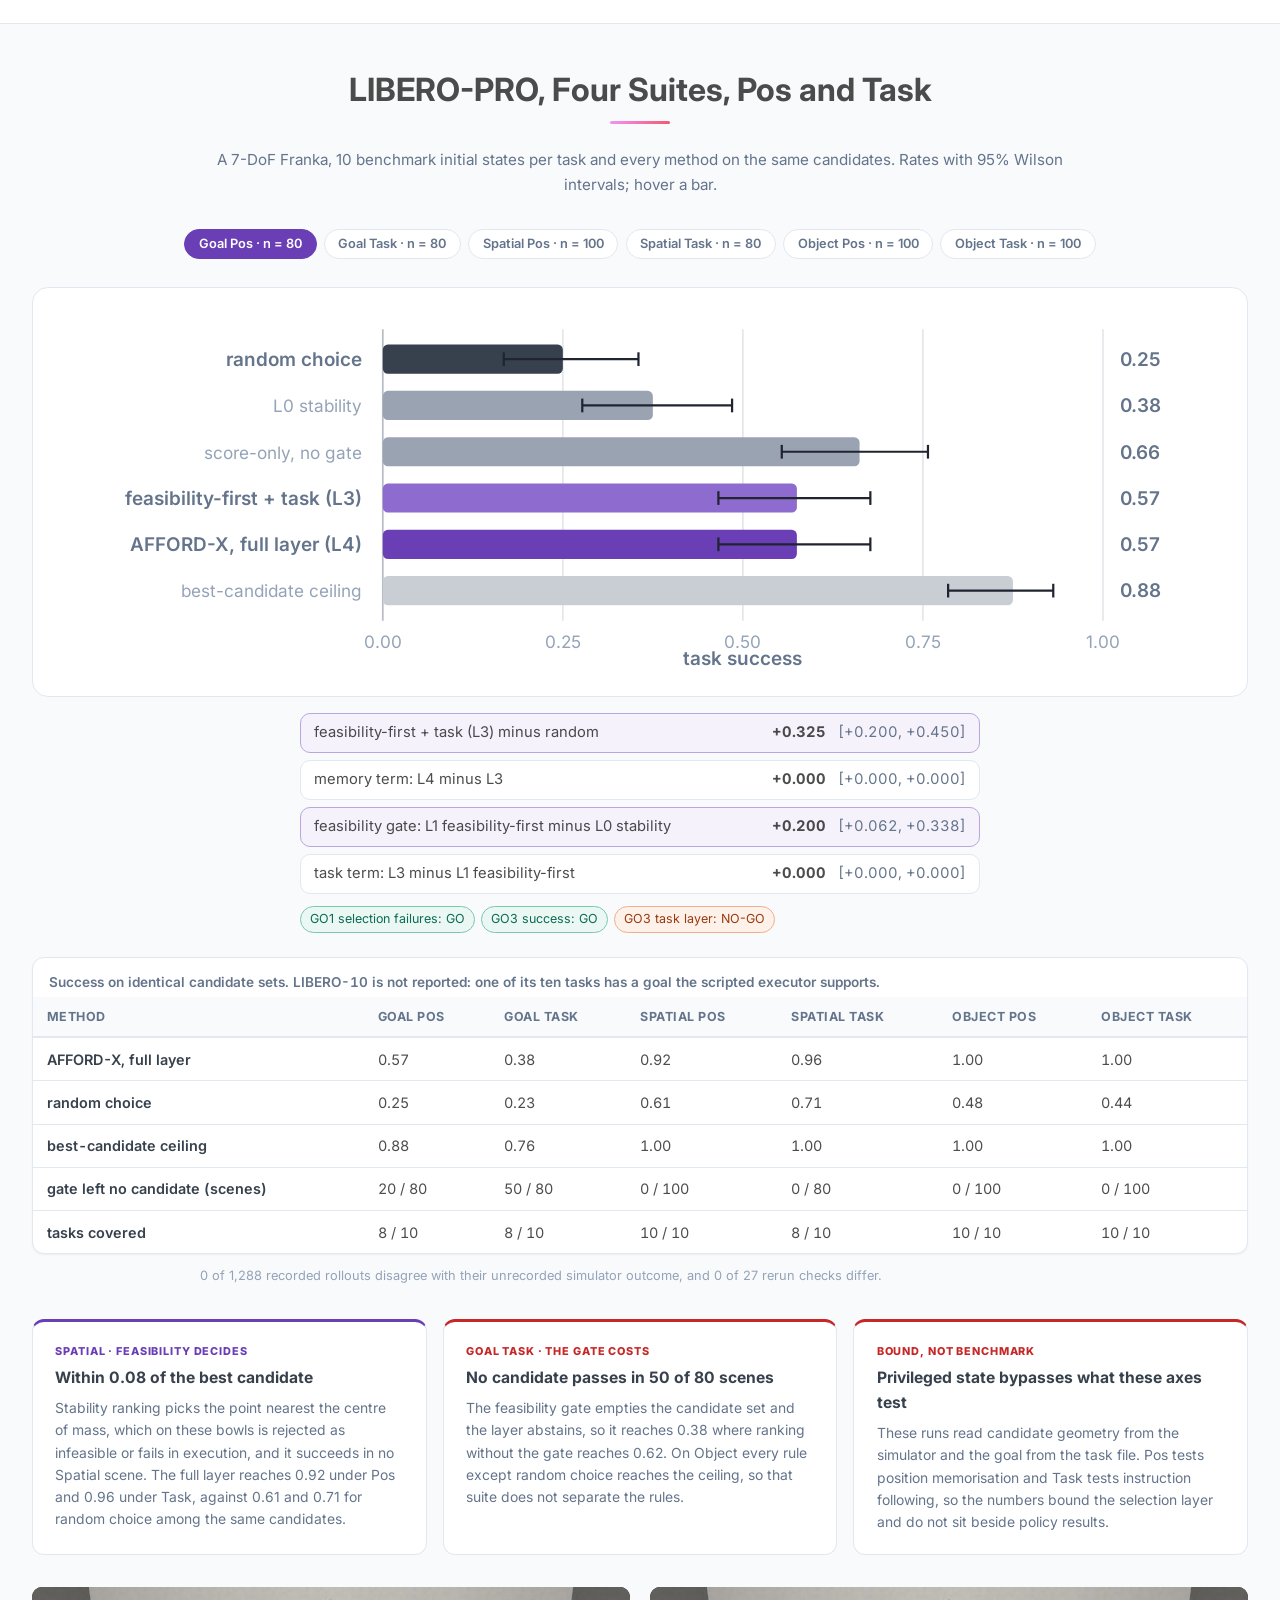
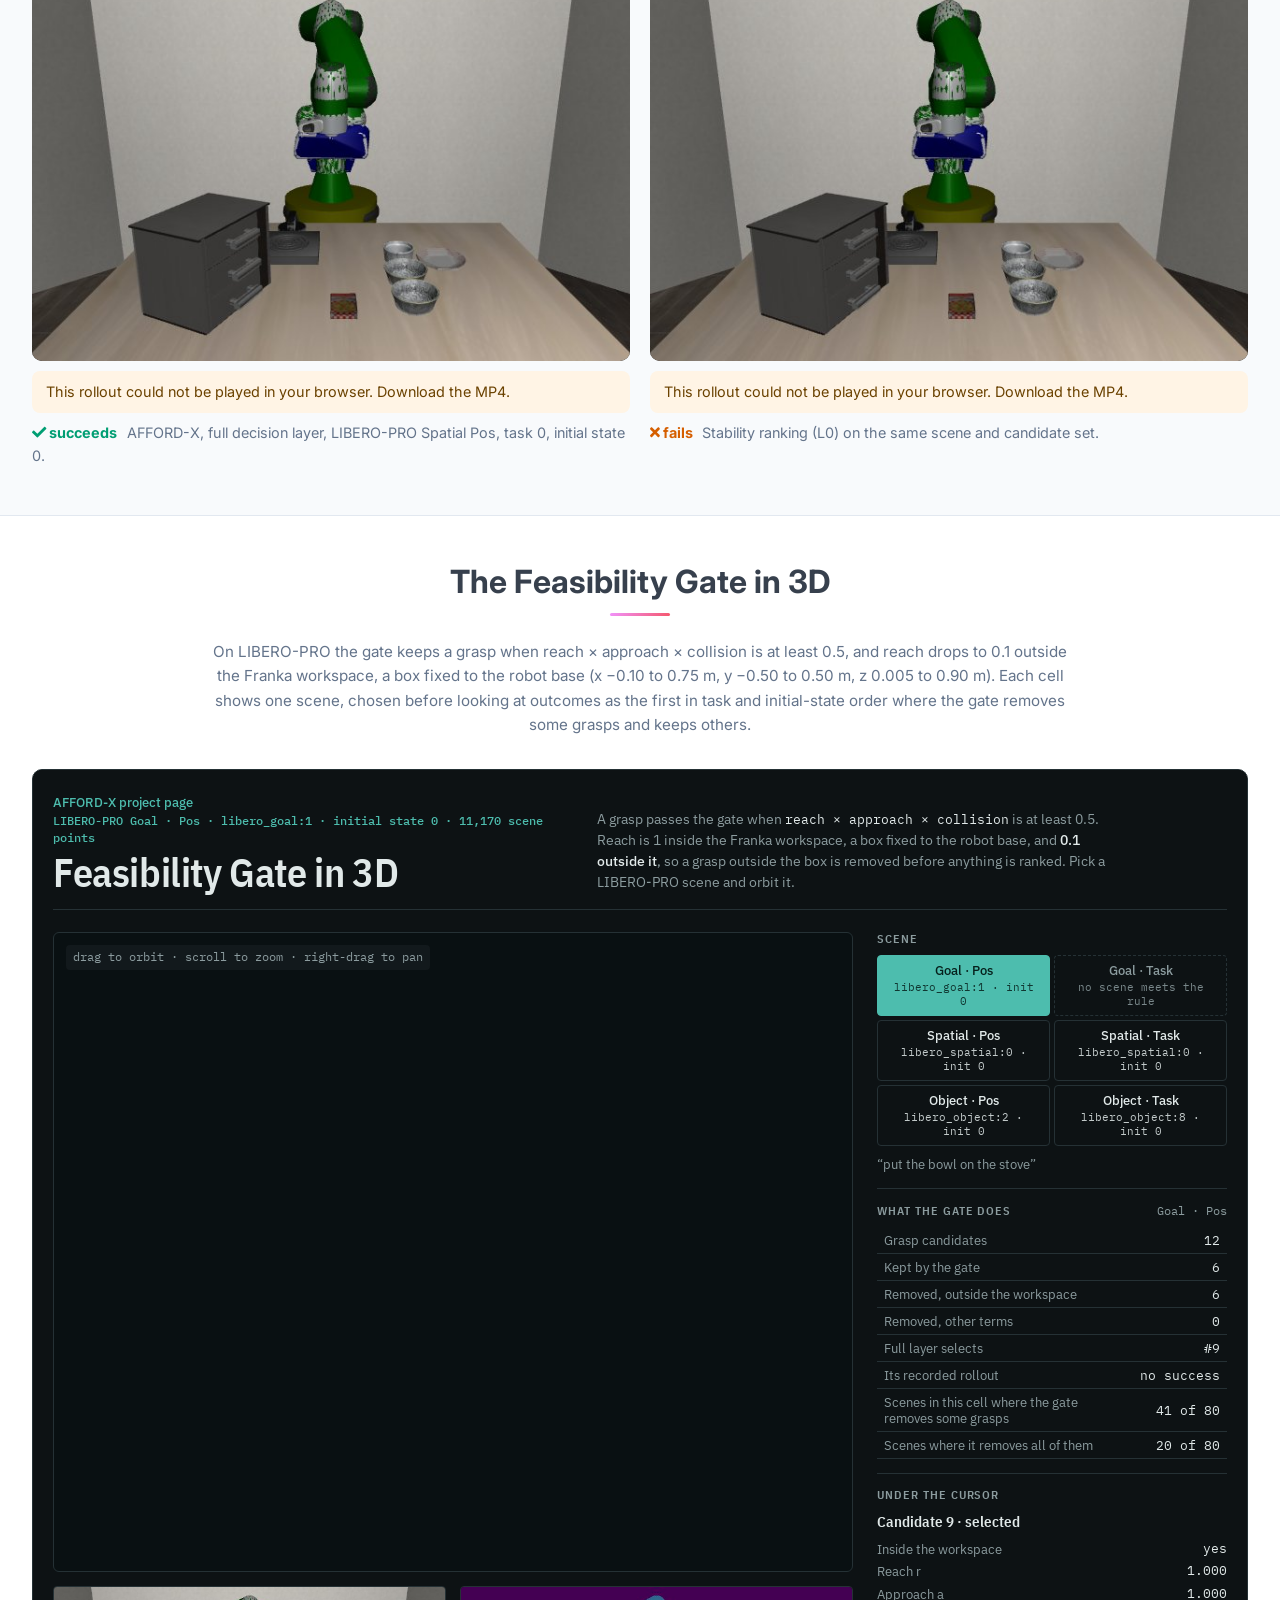
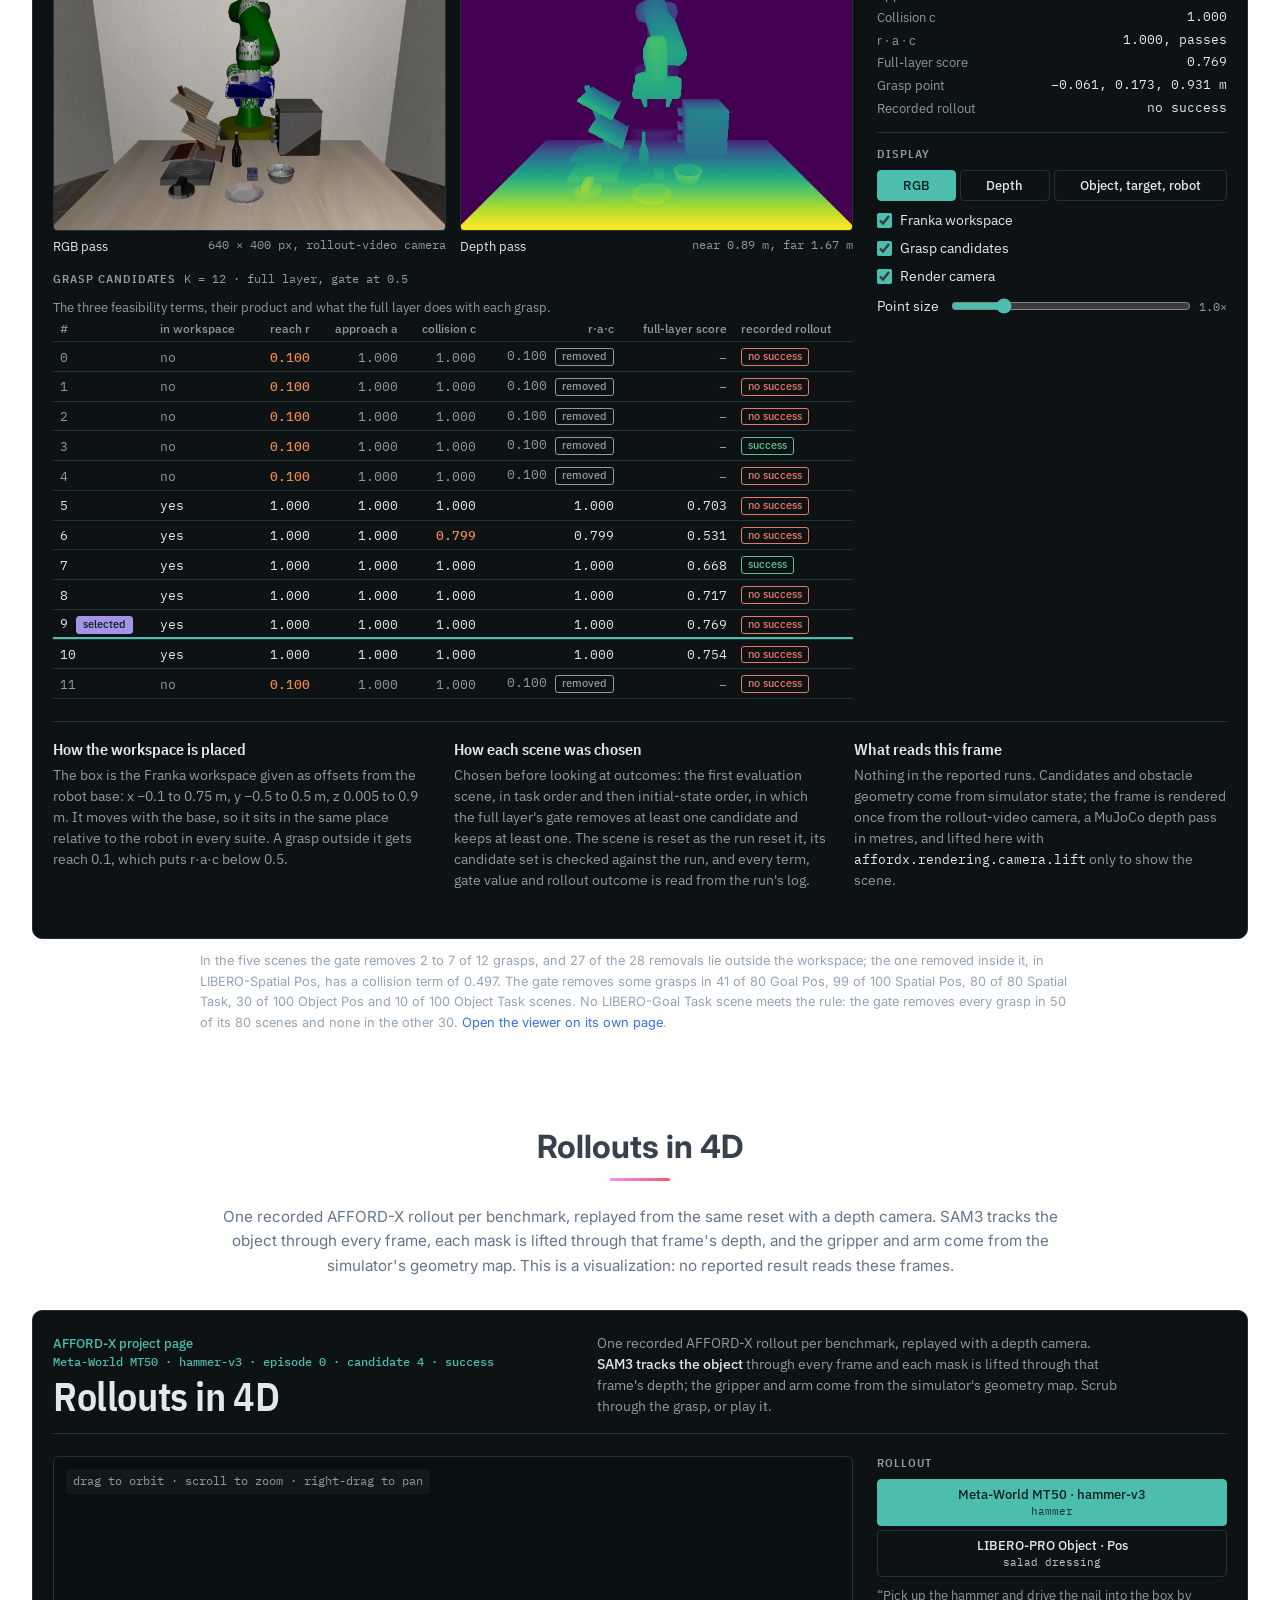
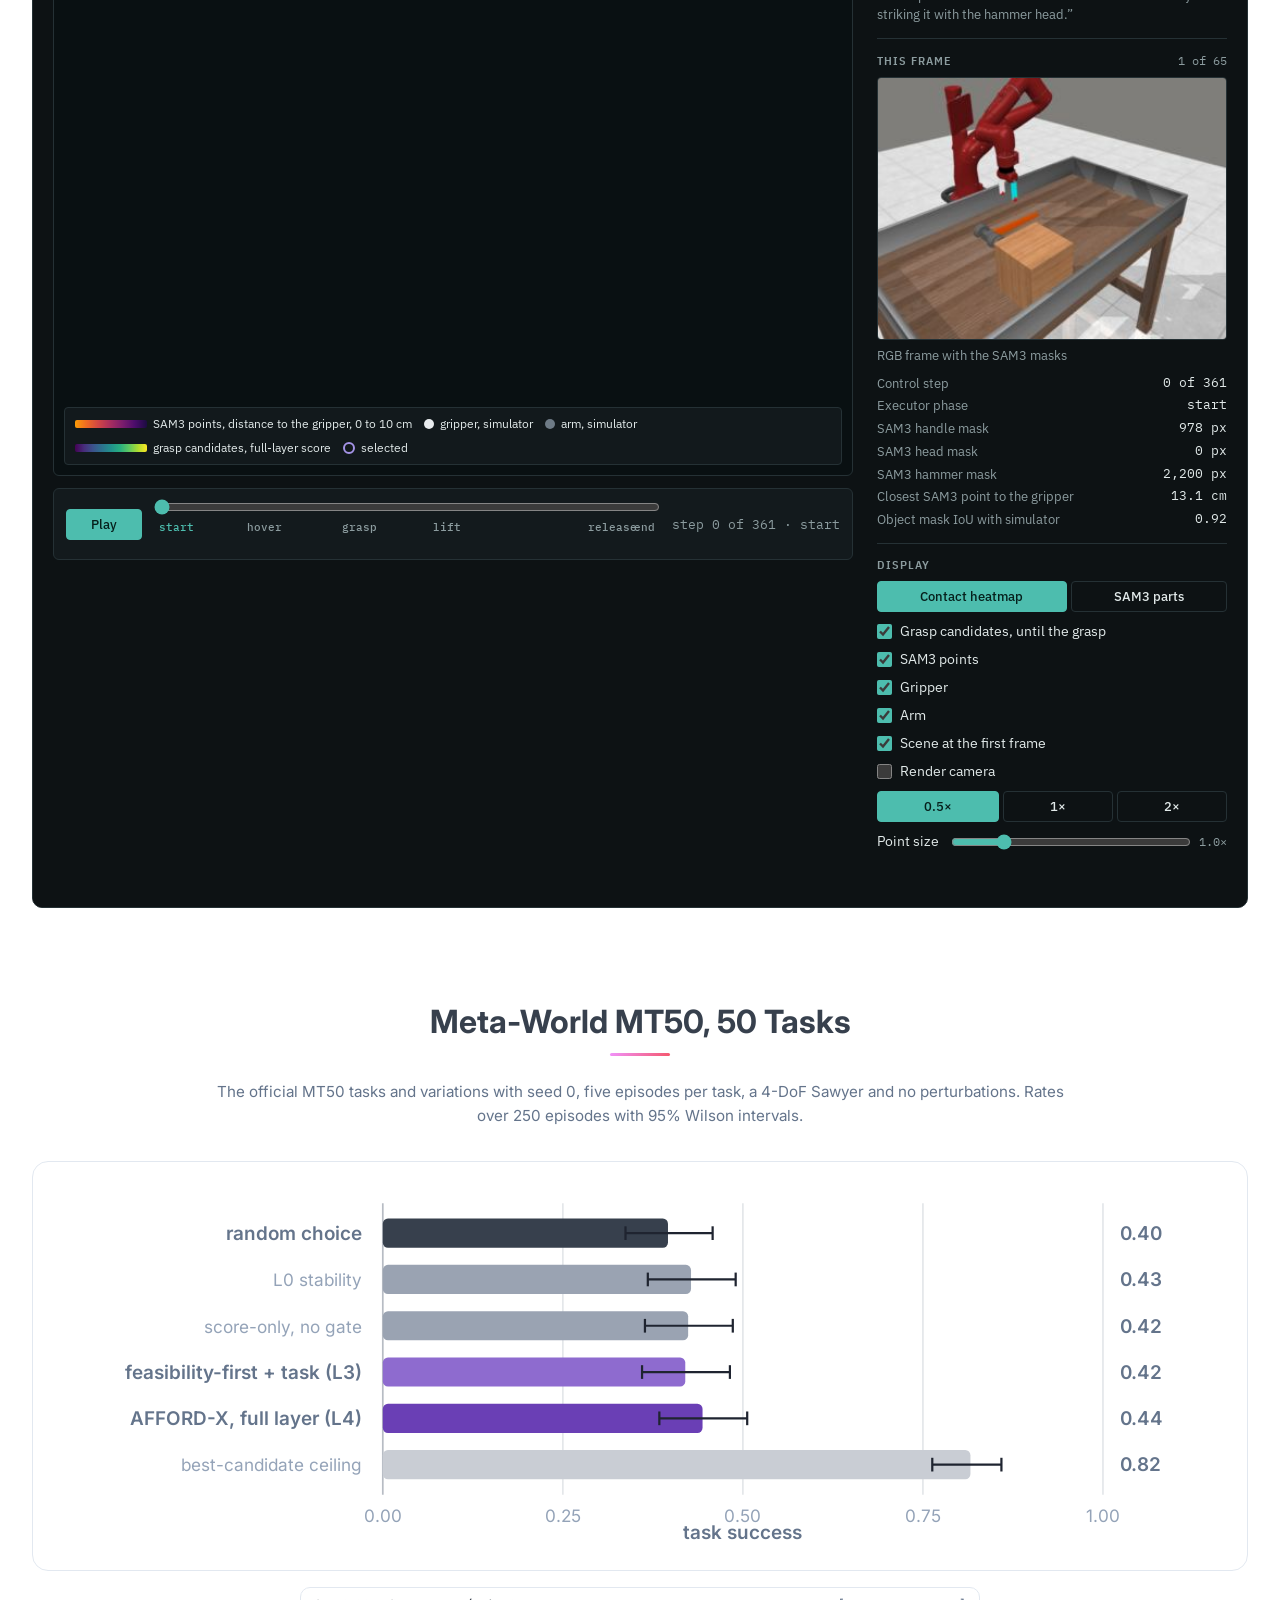
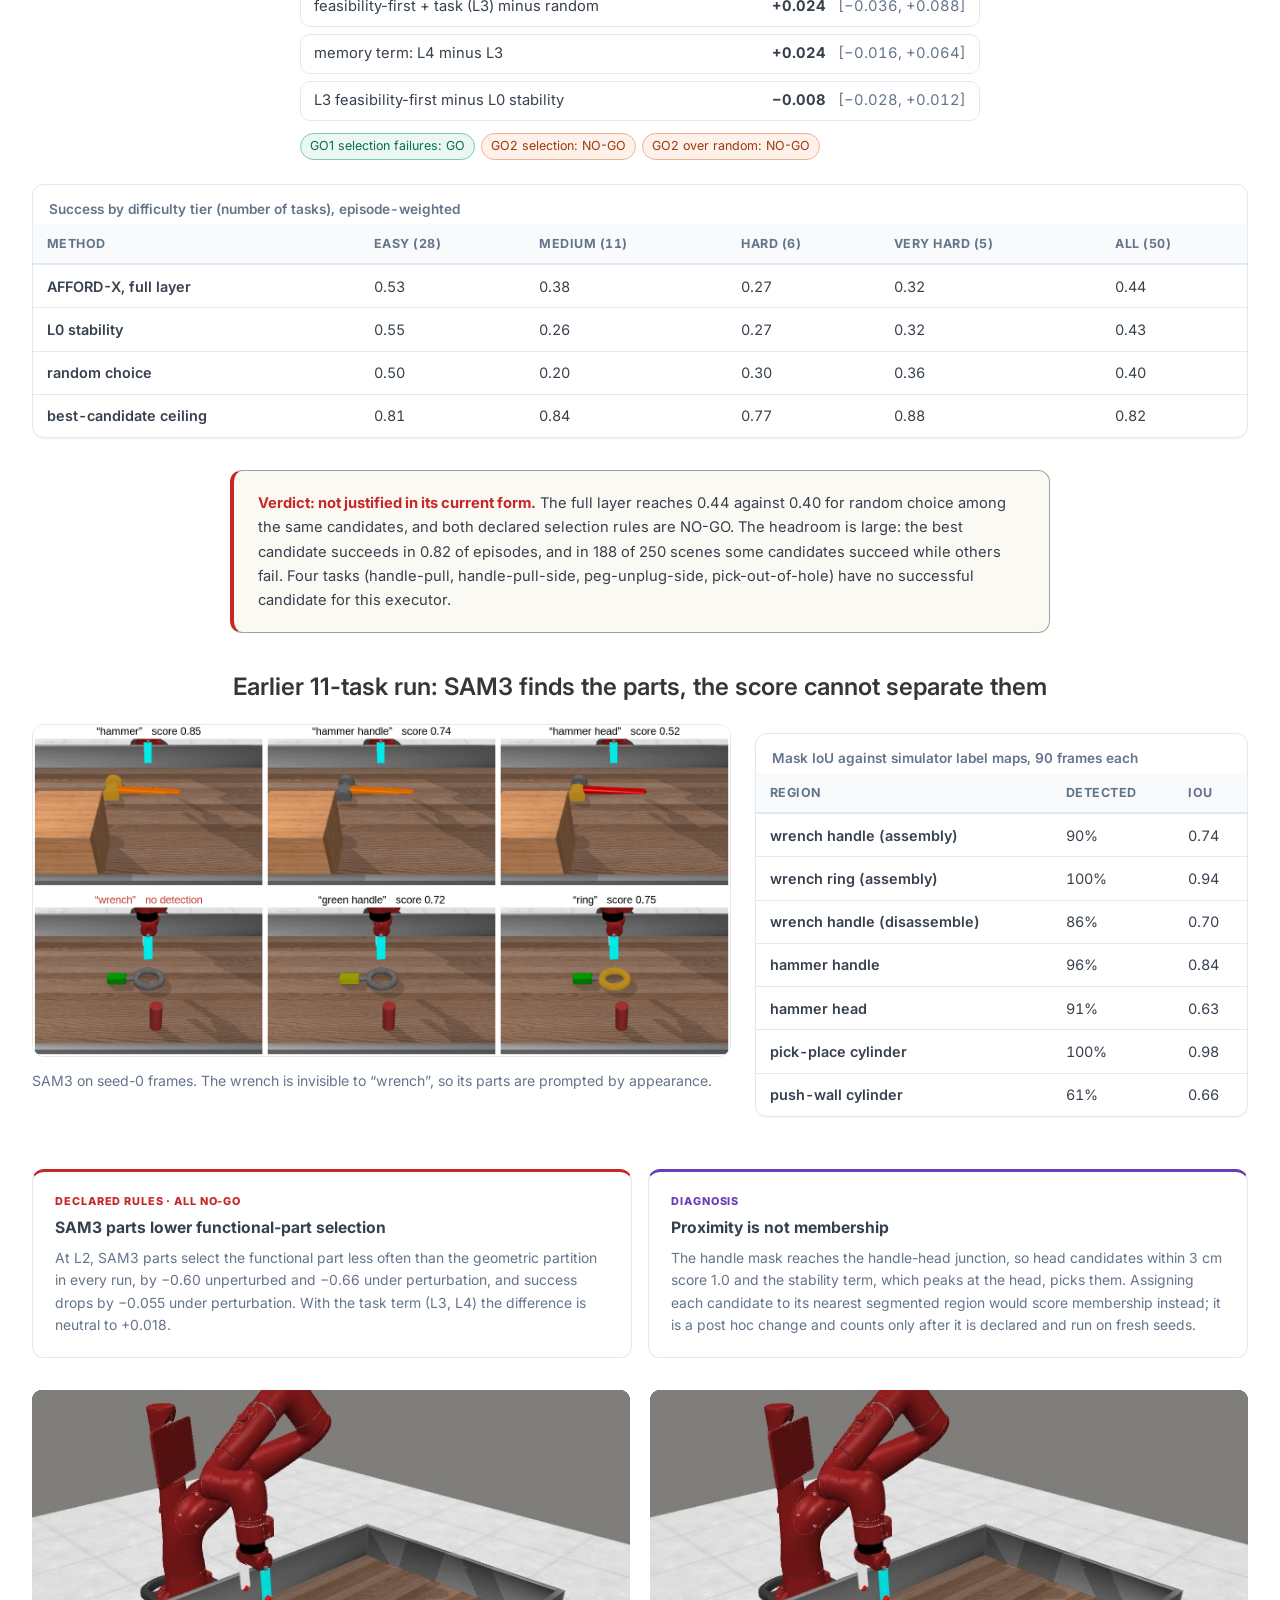
==== commit d84d359b: "feat: dark handle-points and feasibility gate viewers Both page copies use the dark palette as their" ====
--- a/index.html
+++ b/index.html
@@ -591,7 +591,7 @@
         0.50&nbsp;m, z 0.005 to 0.90&nbsp;m). Each cell shows one scene, chosen before looking at outcomes as the first in
         task and initial-state order where the gate removes some grasps and keeps others.
       </p>
-      <div class="ax-embed">
+      <div class="ax-embed is-dark">
         <iframe id="ax-gate-3d" src="gate-3d.html" title="Feasibility gate in 3D" loading="lazy"></iframe>
       </div>
       <p class="ai-table-note">
@@ -724,7 +724,7 @@
         objects only the hammer and the wrench have a handle region. Pick one, orbit the scene, switch the source and
         read each candidate's distance and score.
       </p>
-      <div class="ax-embed">
+      <div class="ax-embed is-dark">
         <iframe id="ax-handle-points" src="handle-points.html" title="Handle points in 3D" loading="lazy"></iframe>
       </div>
       <p class="ai-table-note">
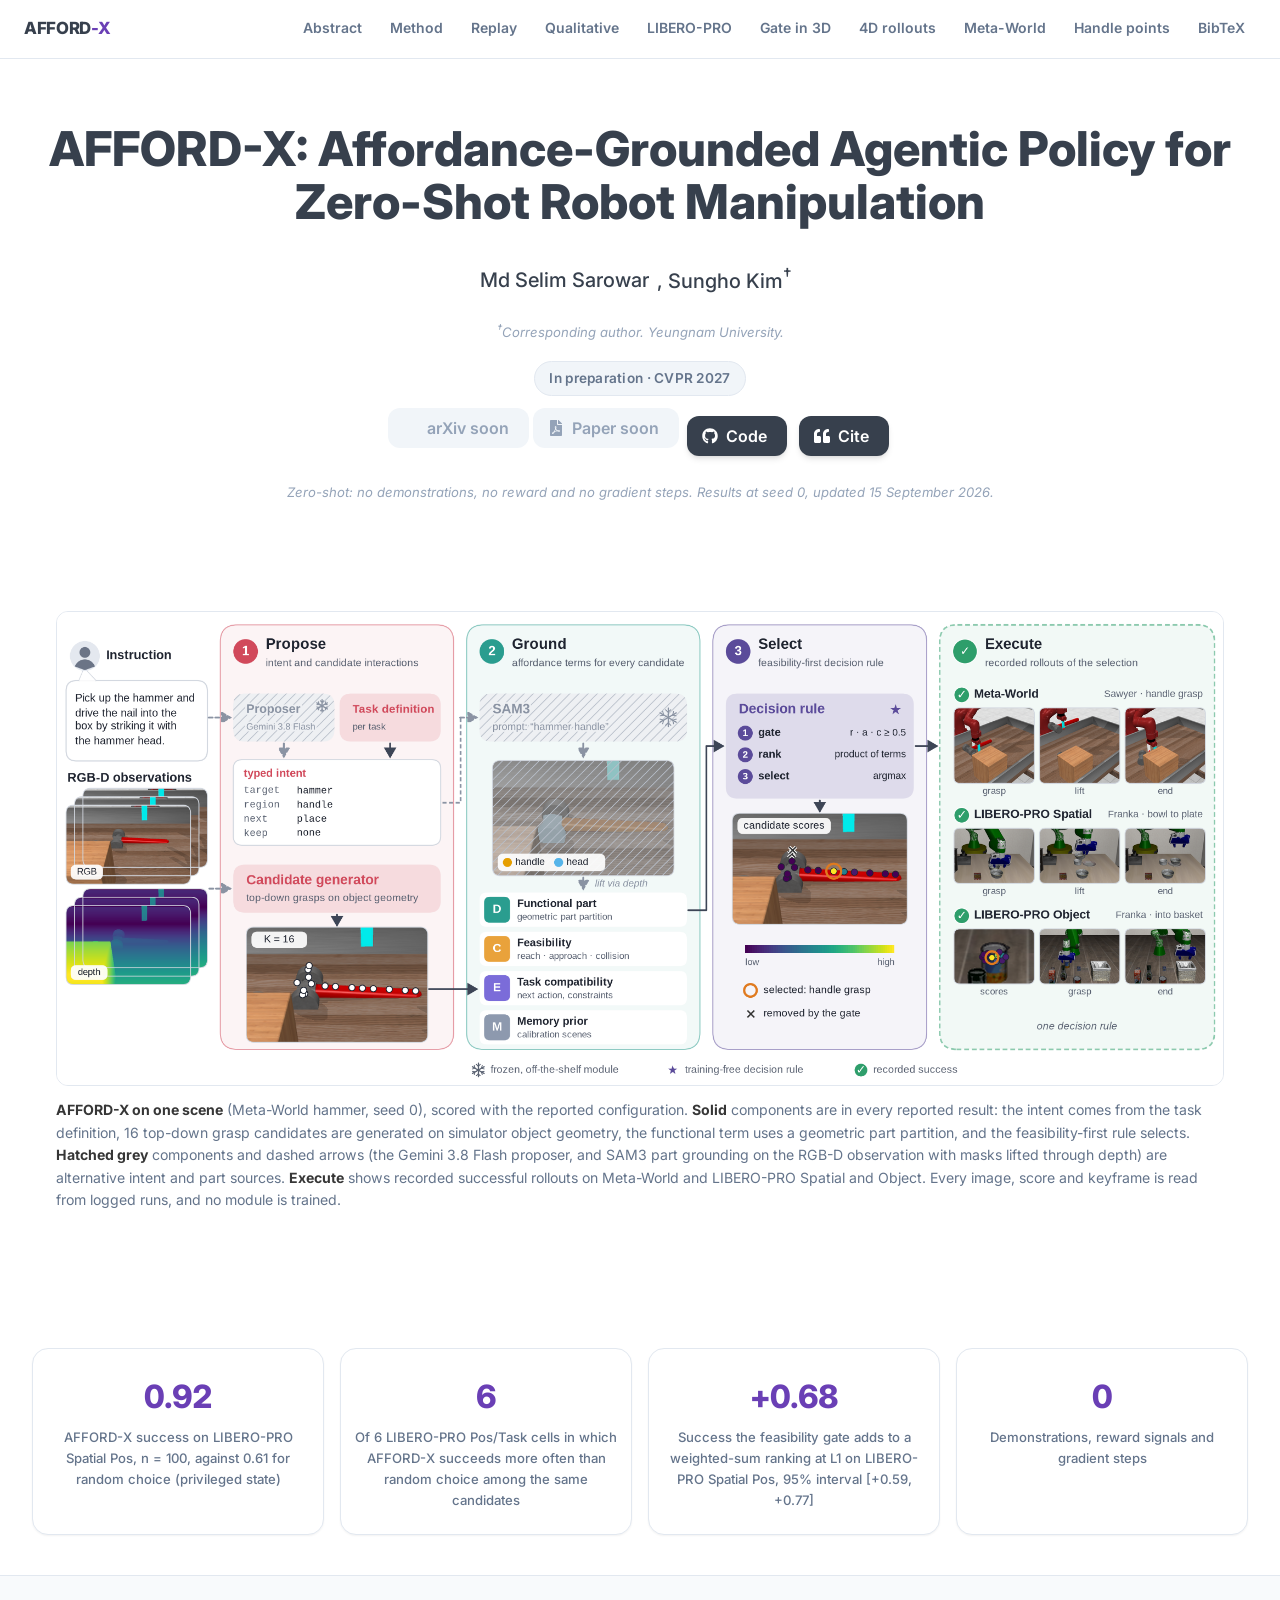
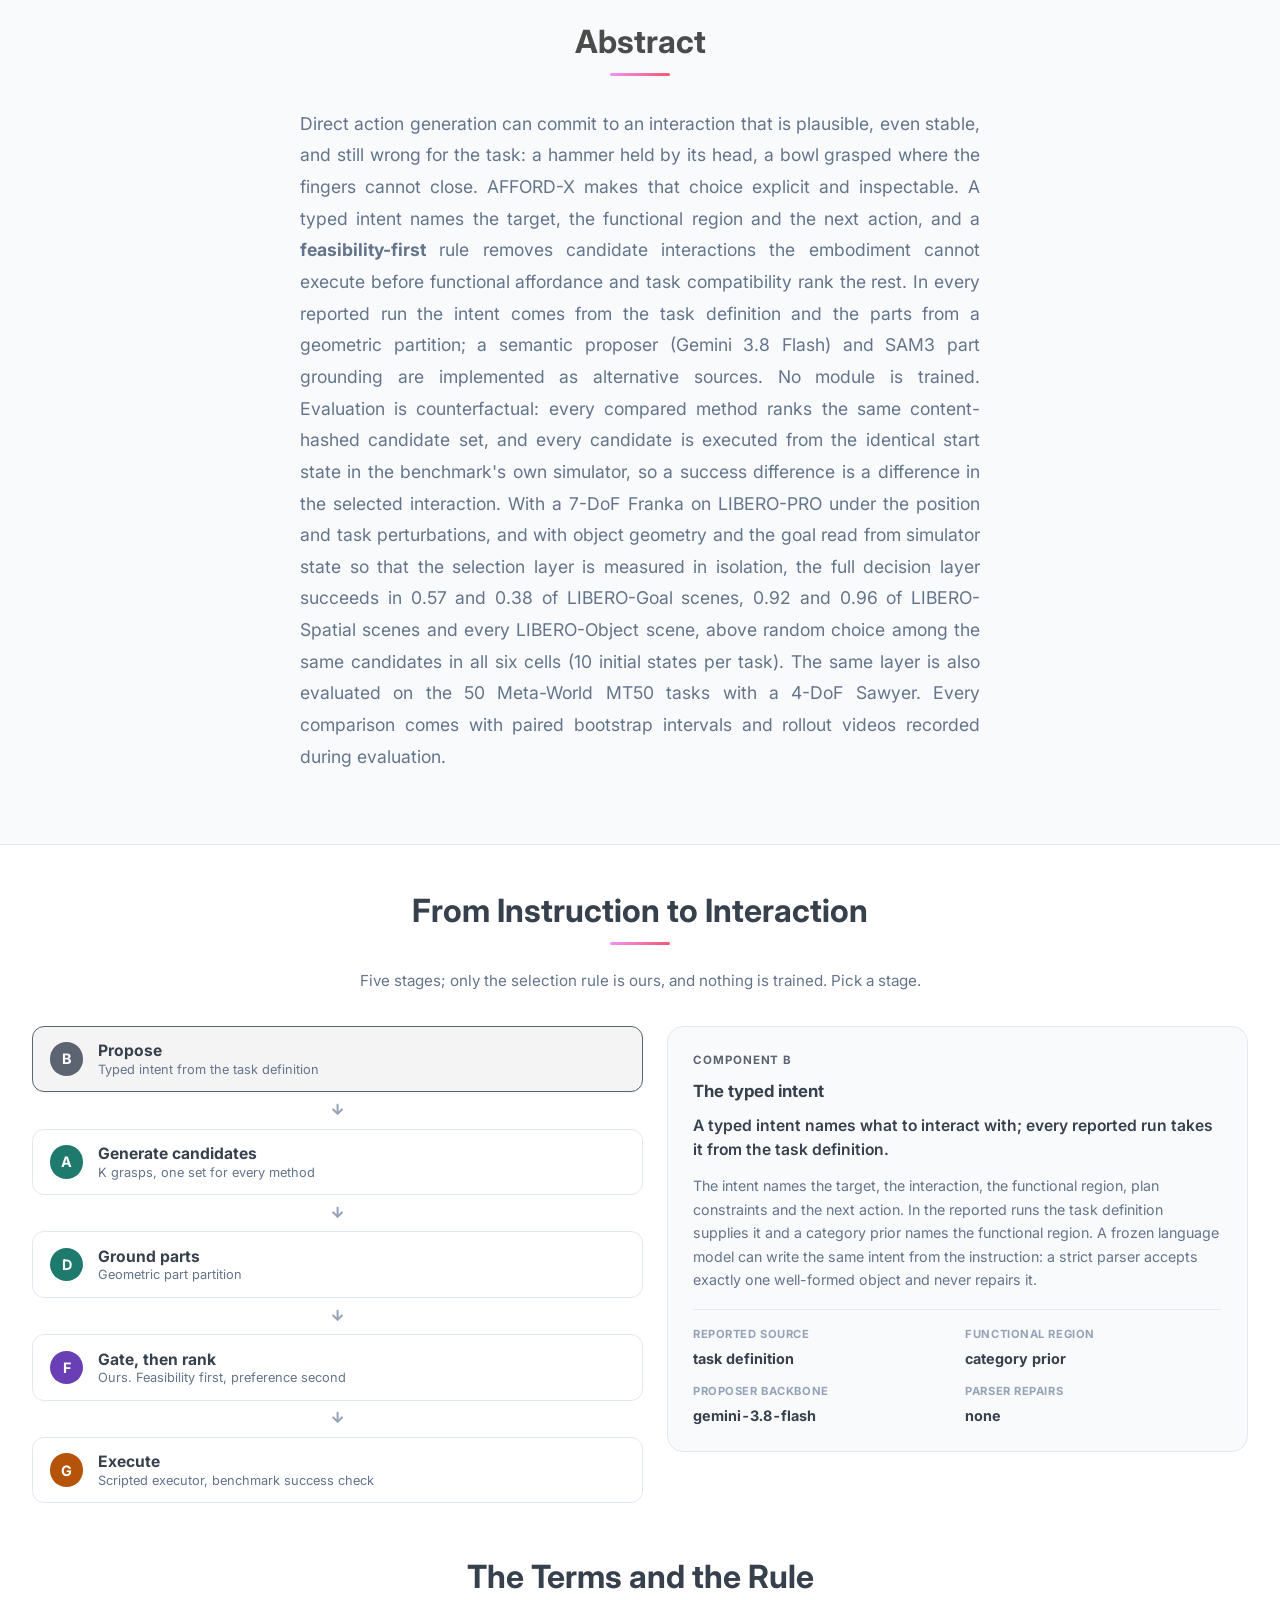
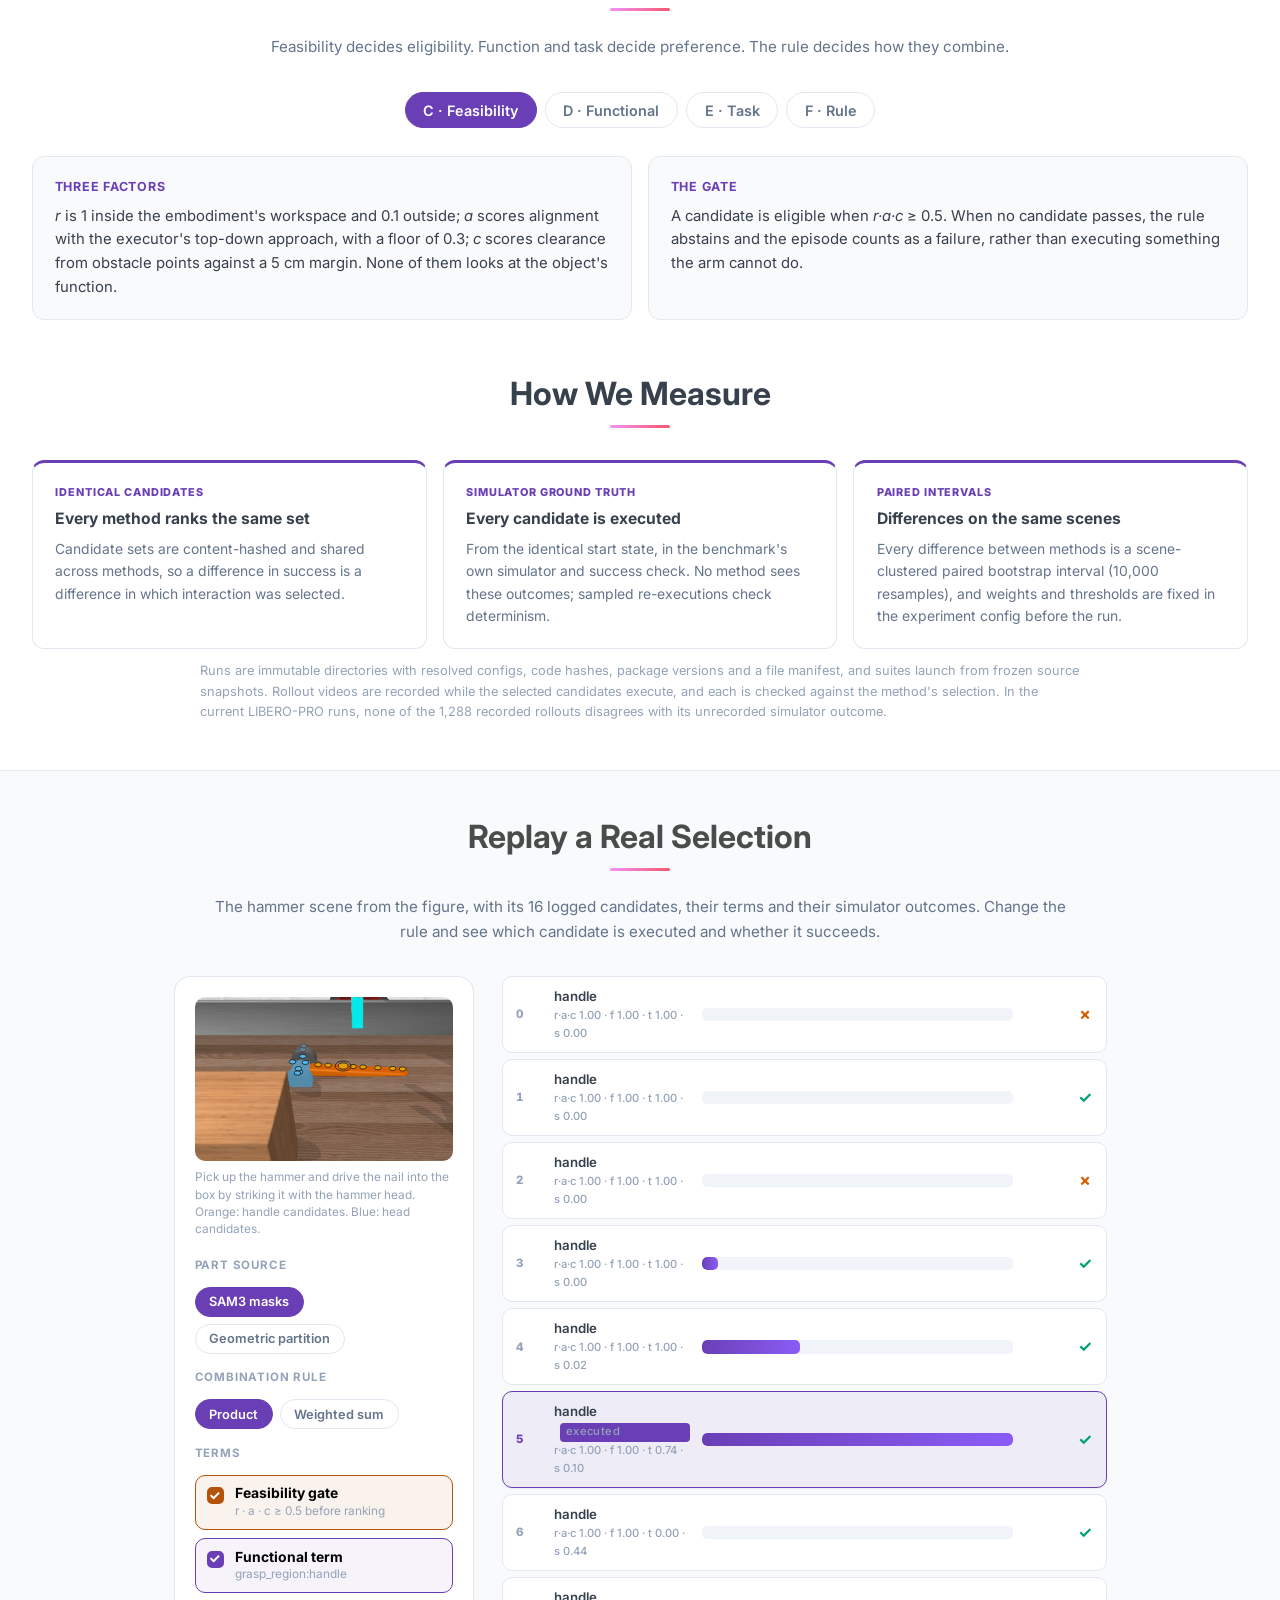
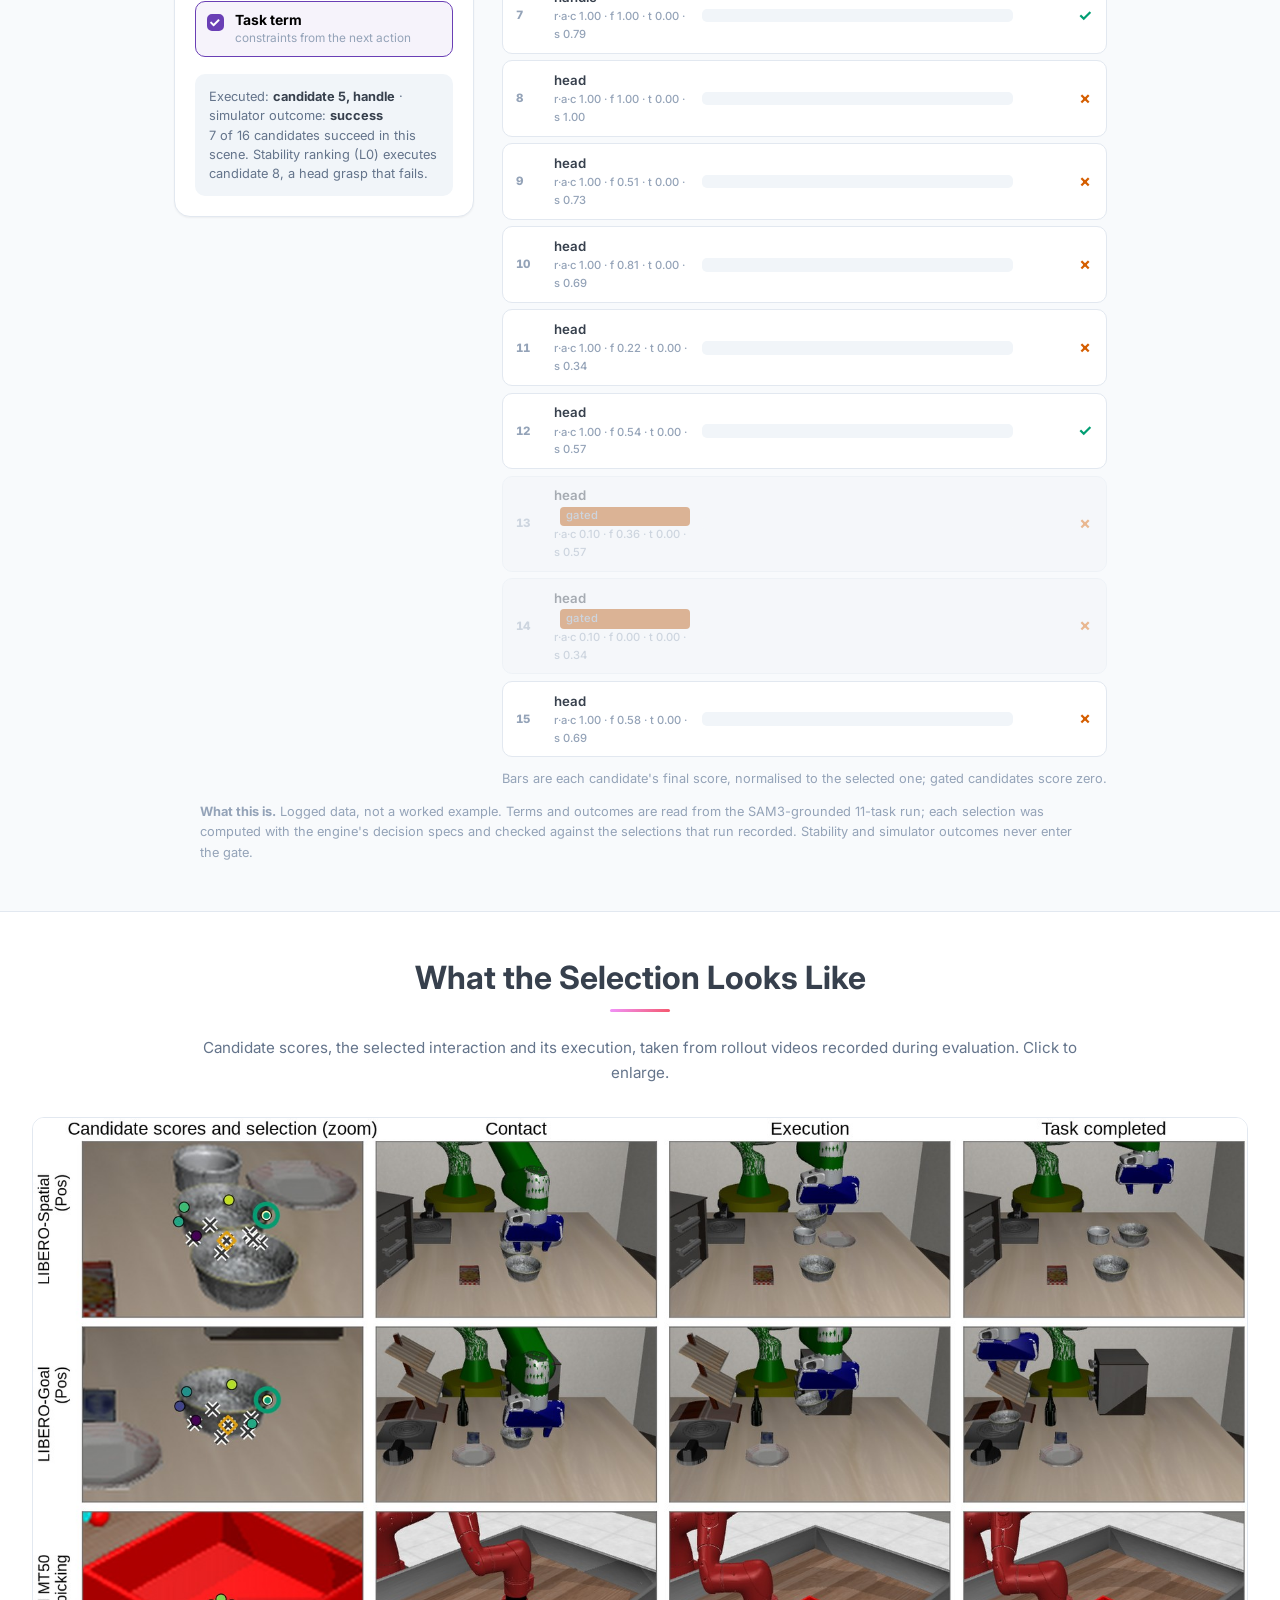
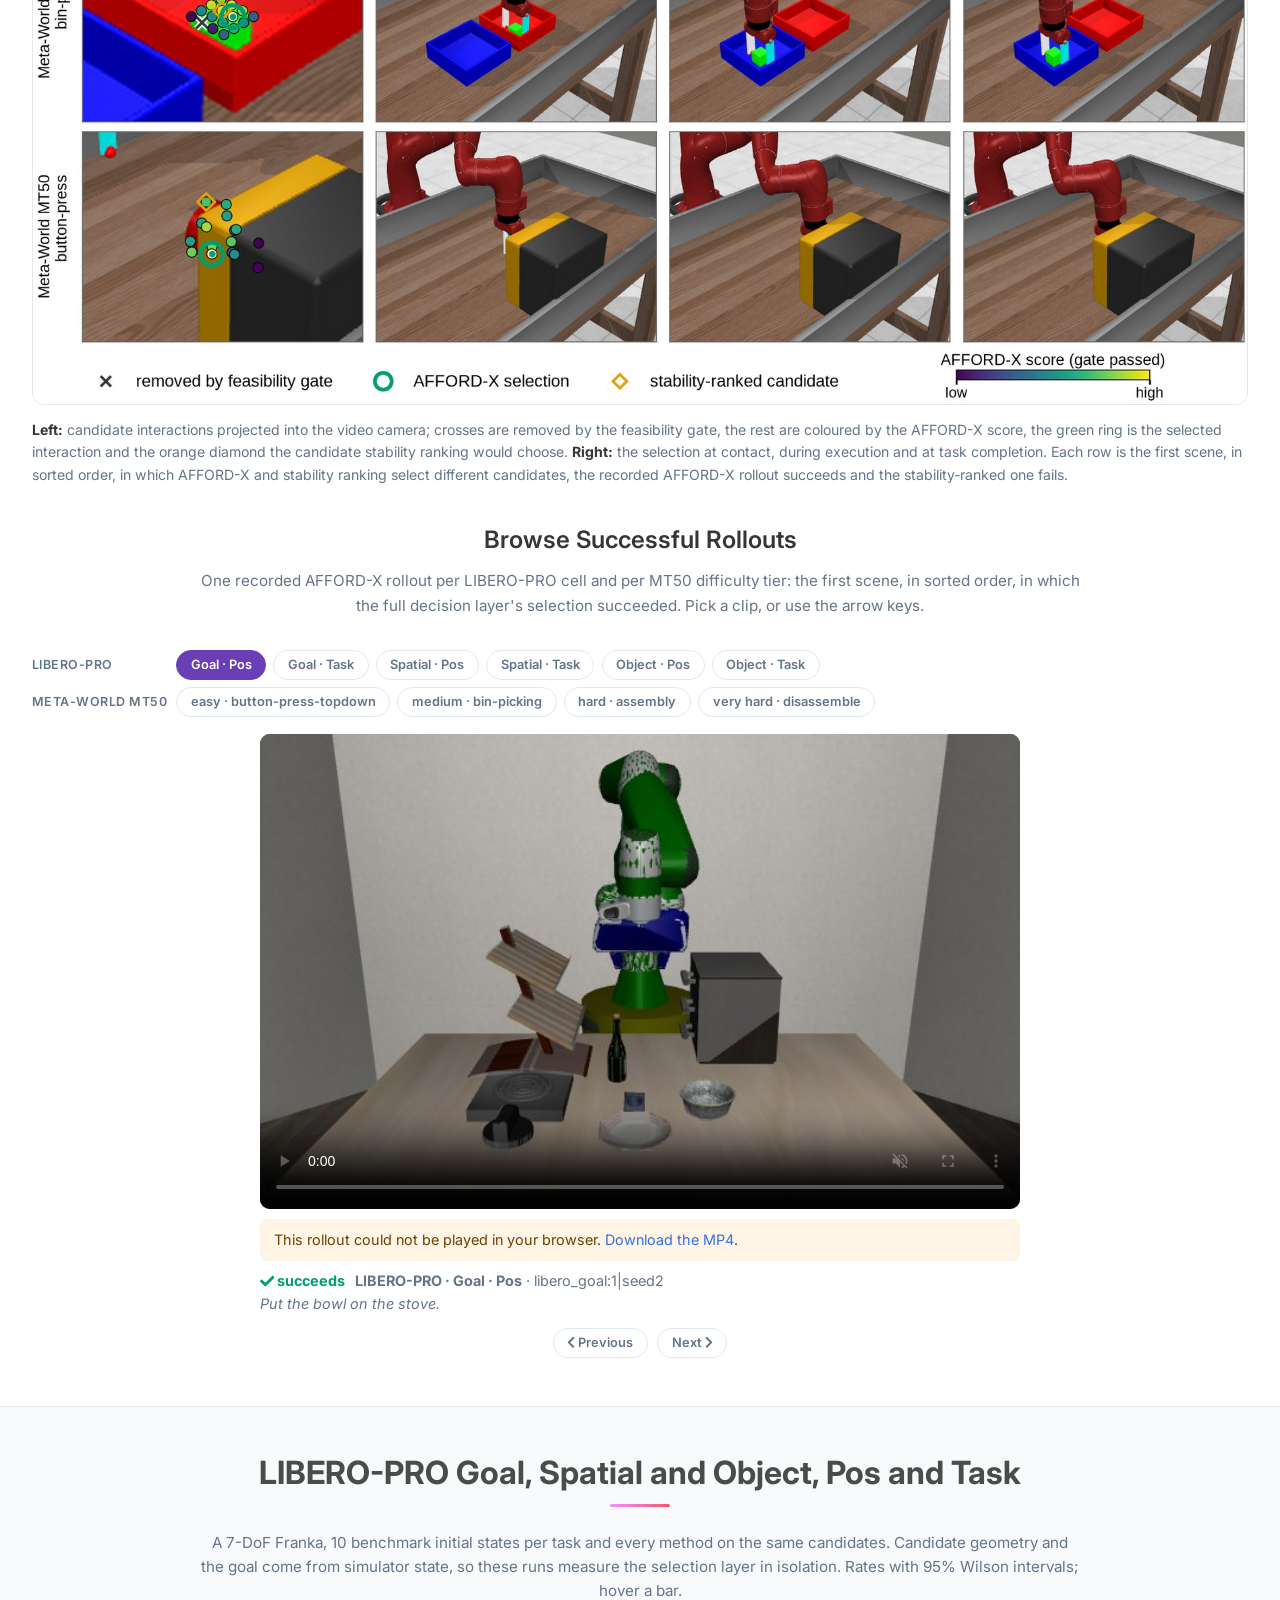
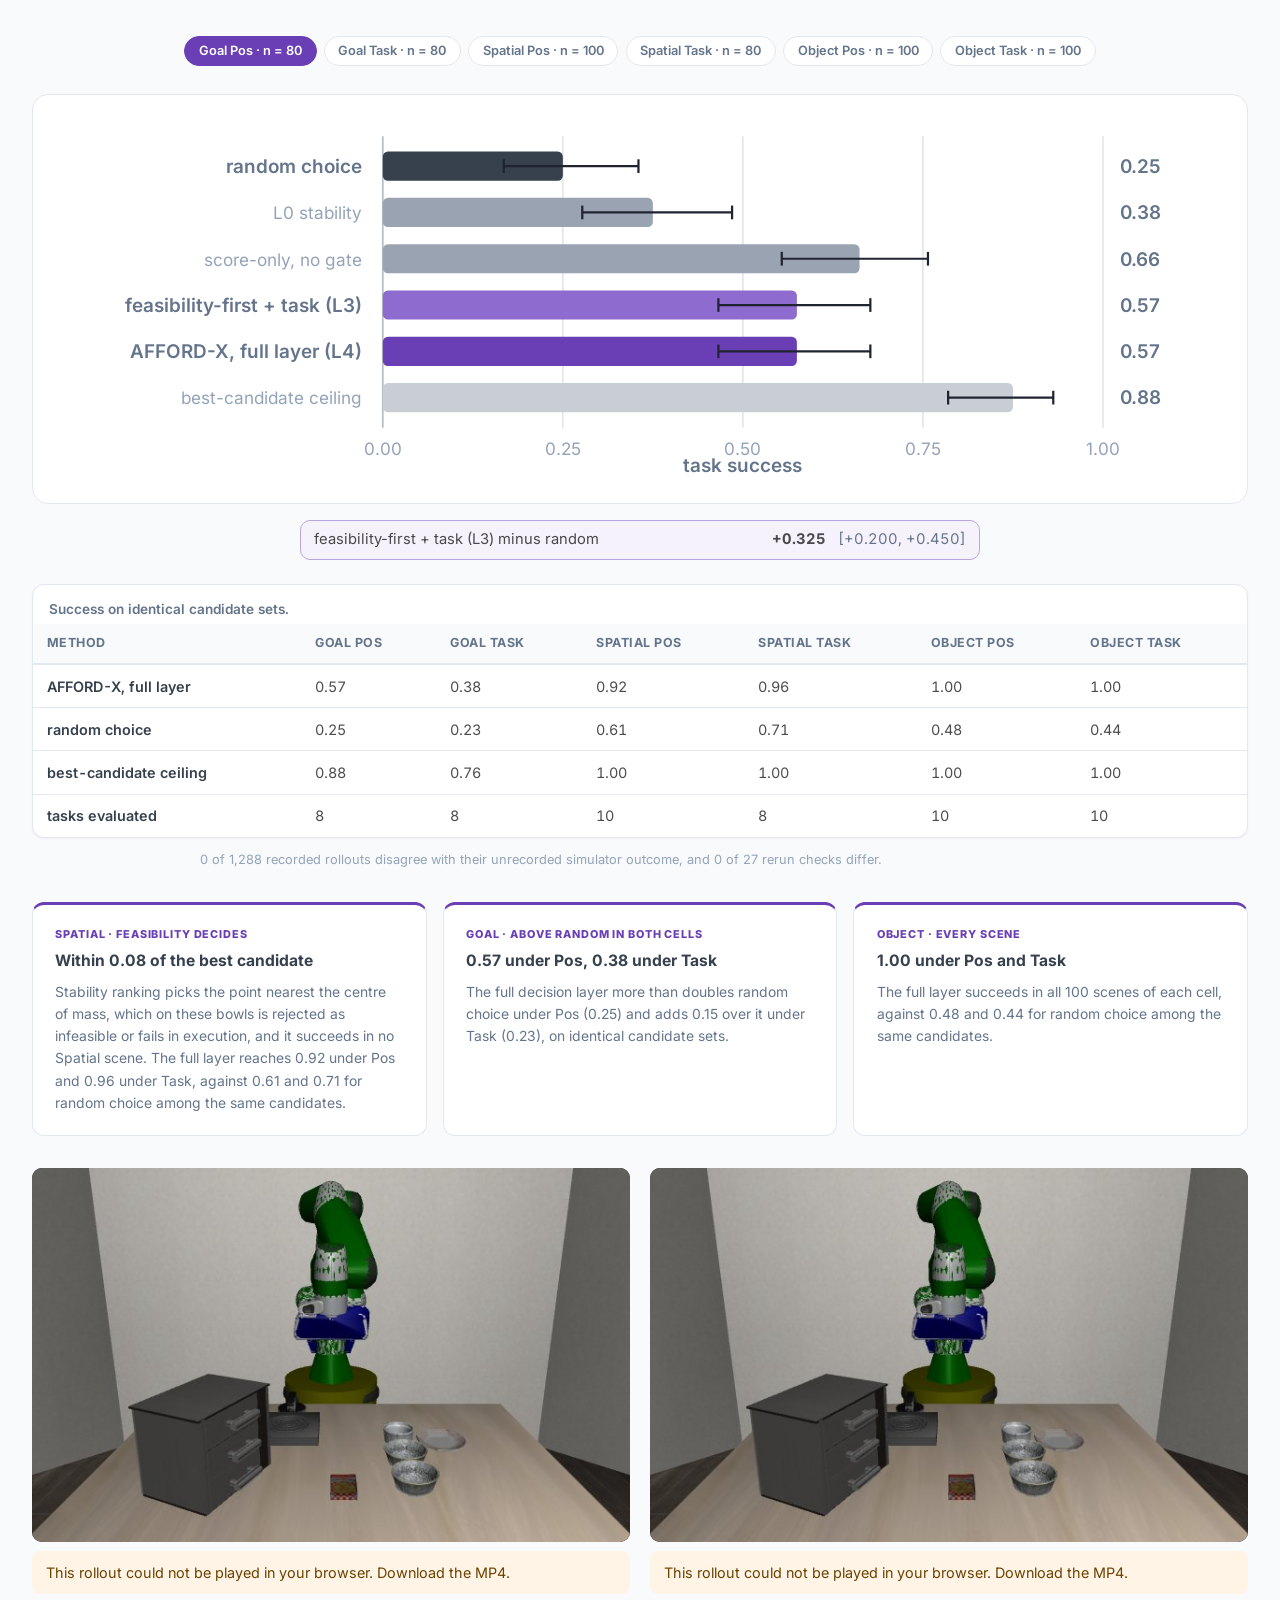
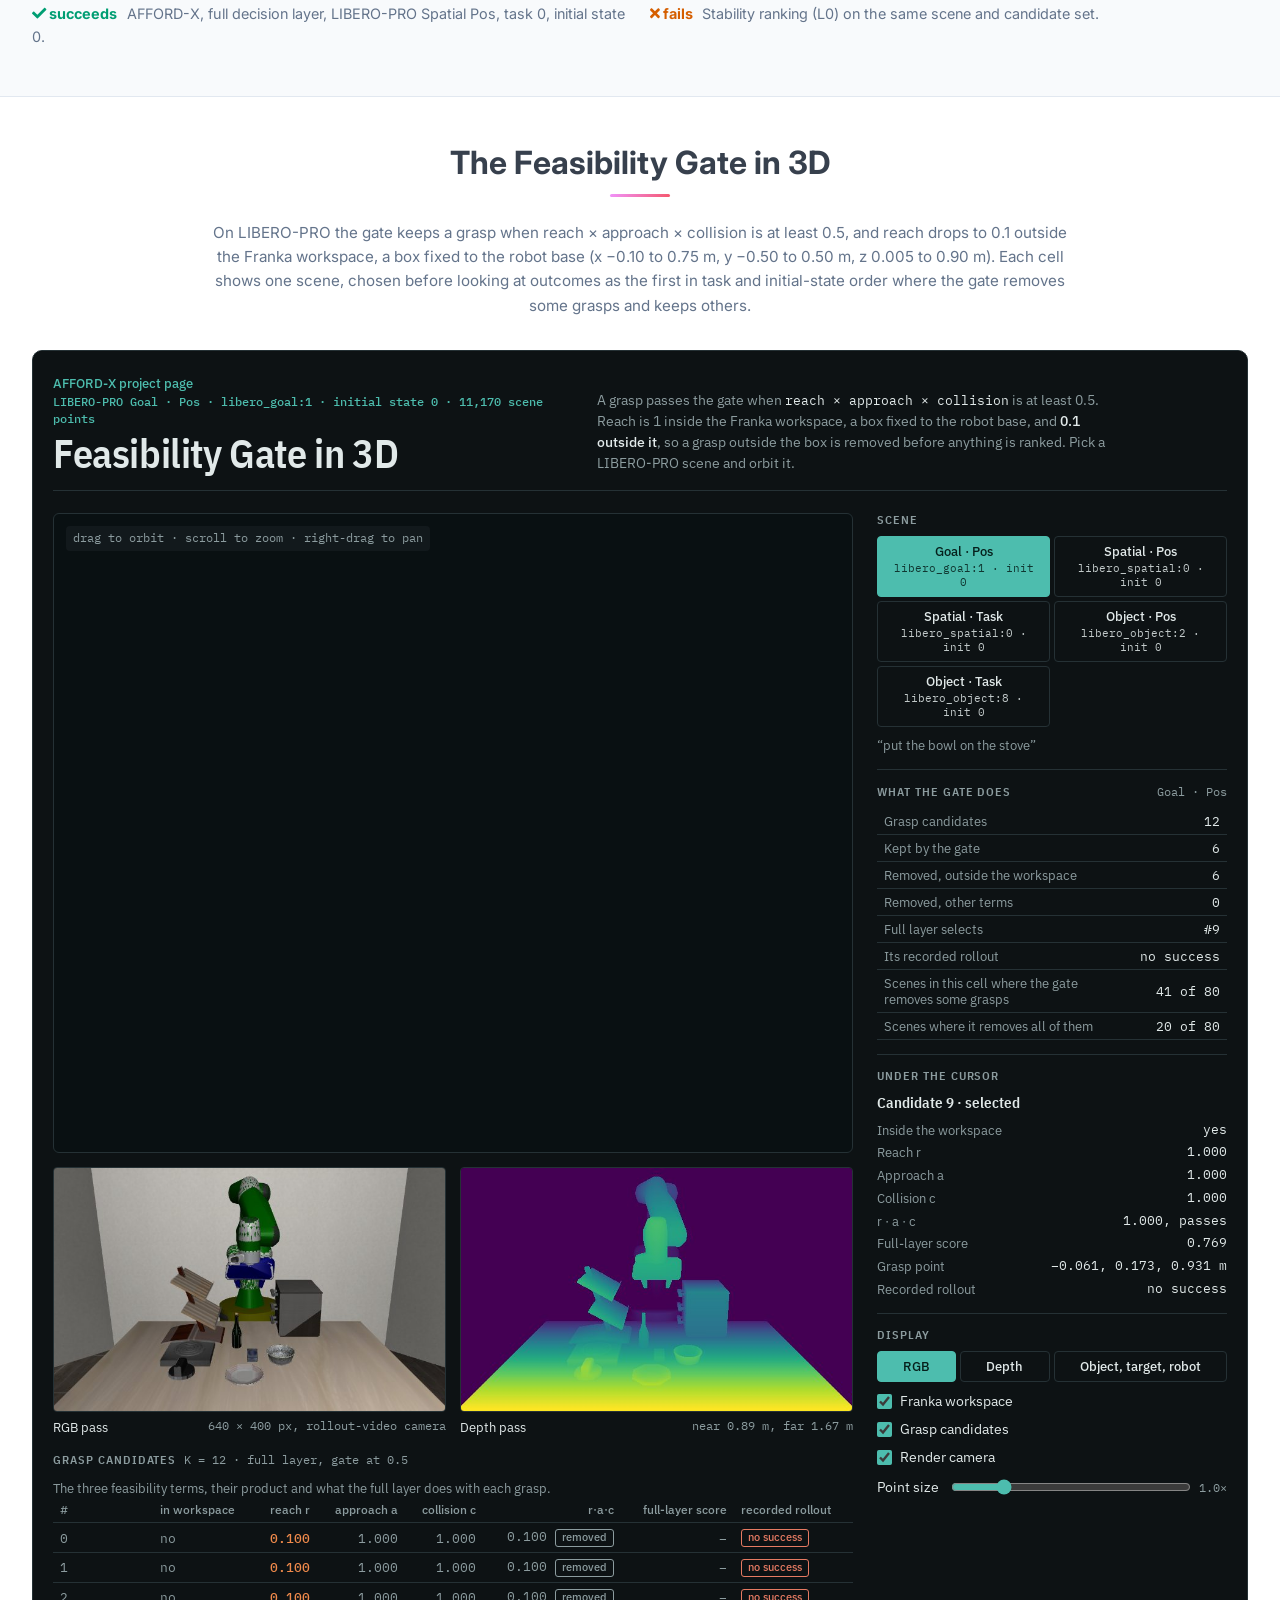
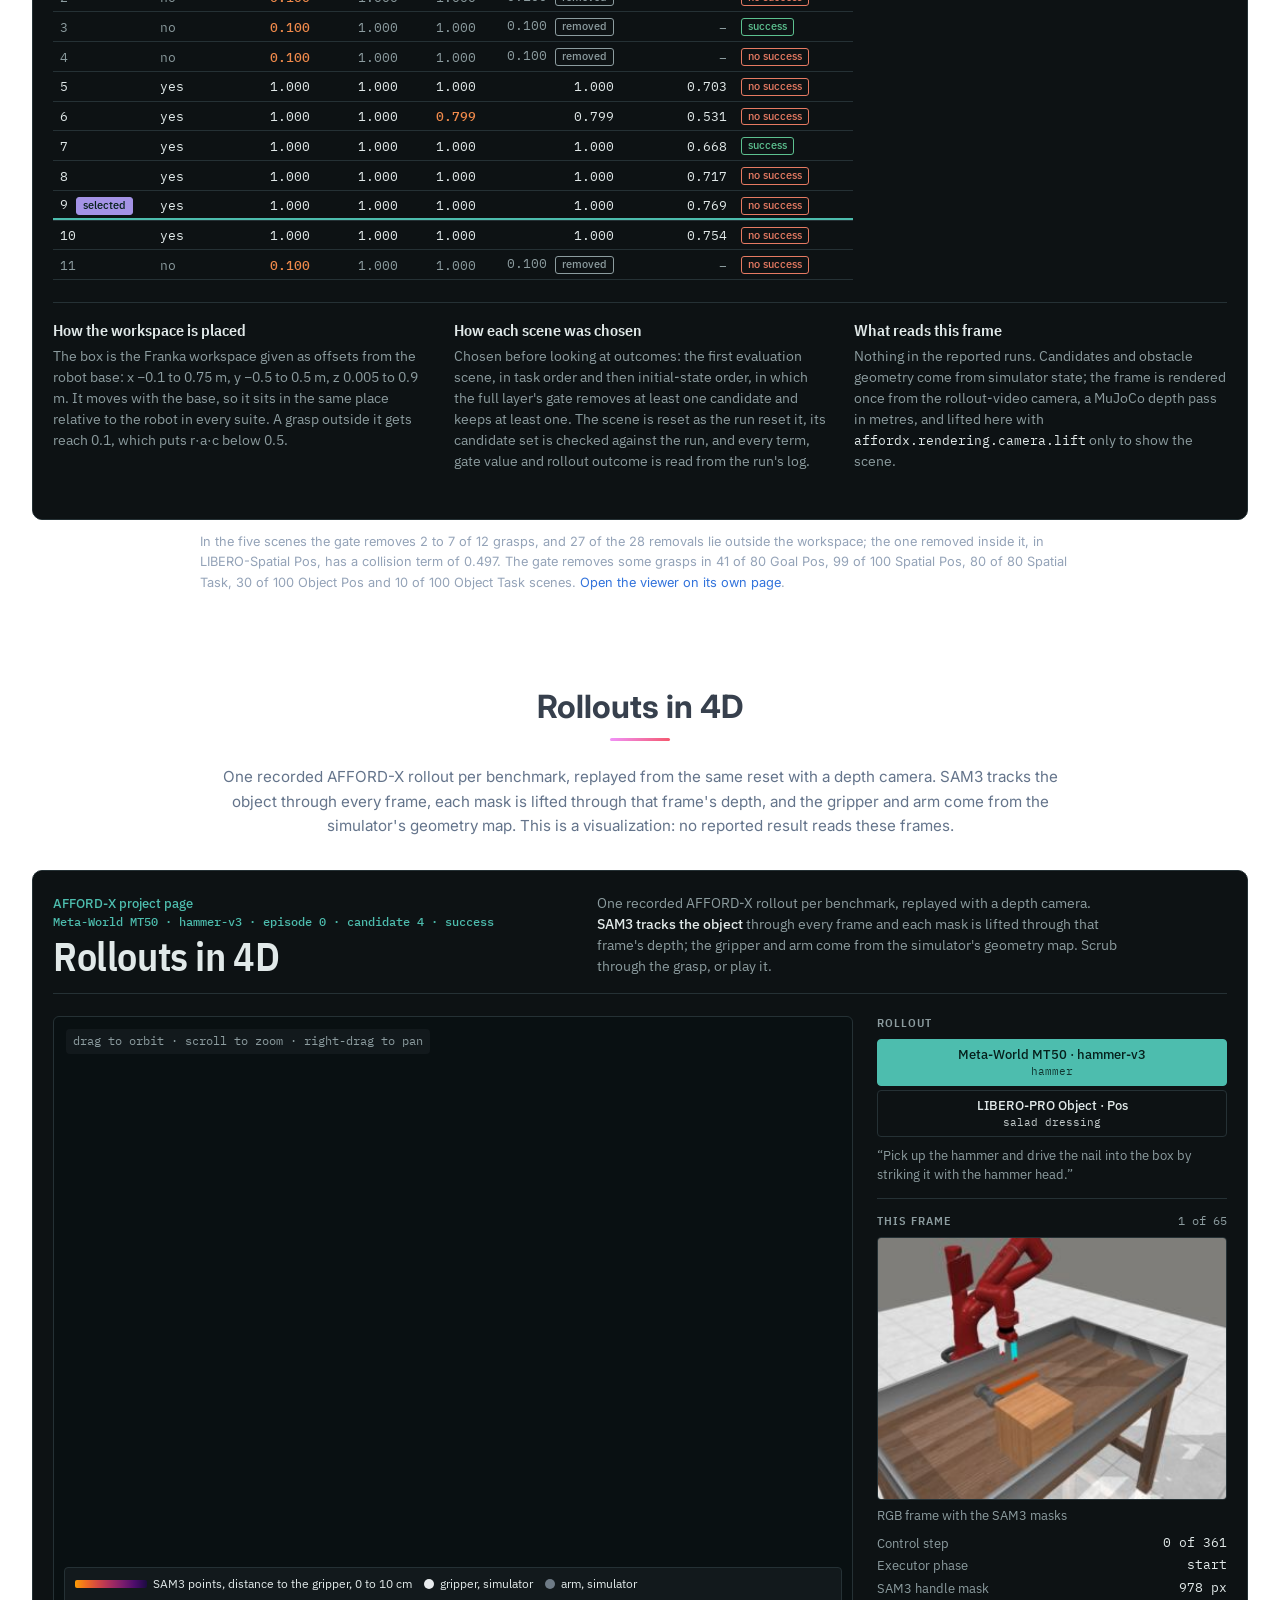
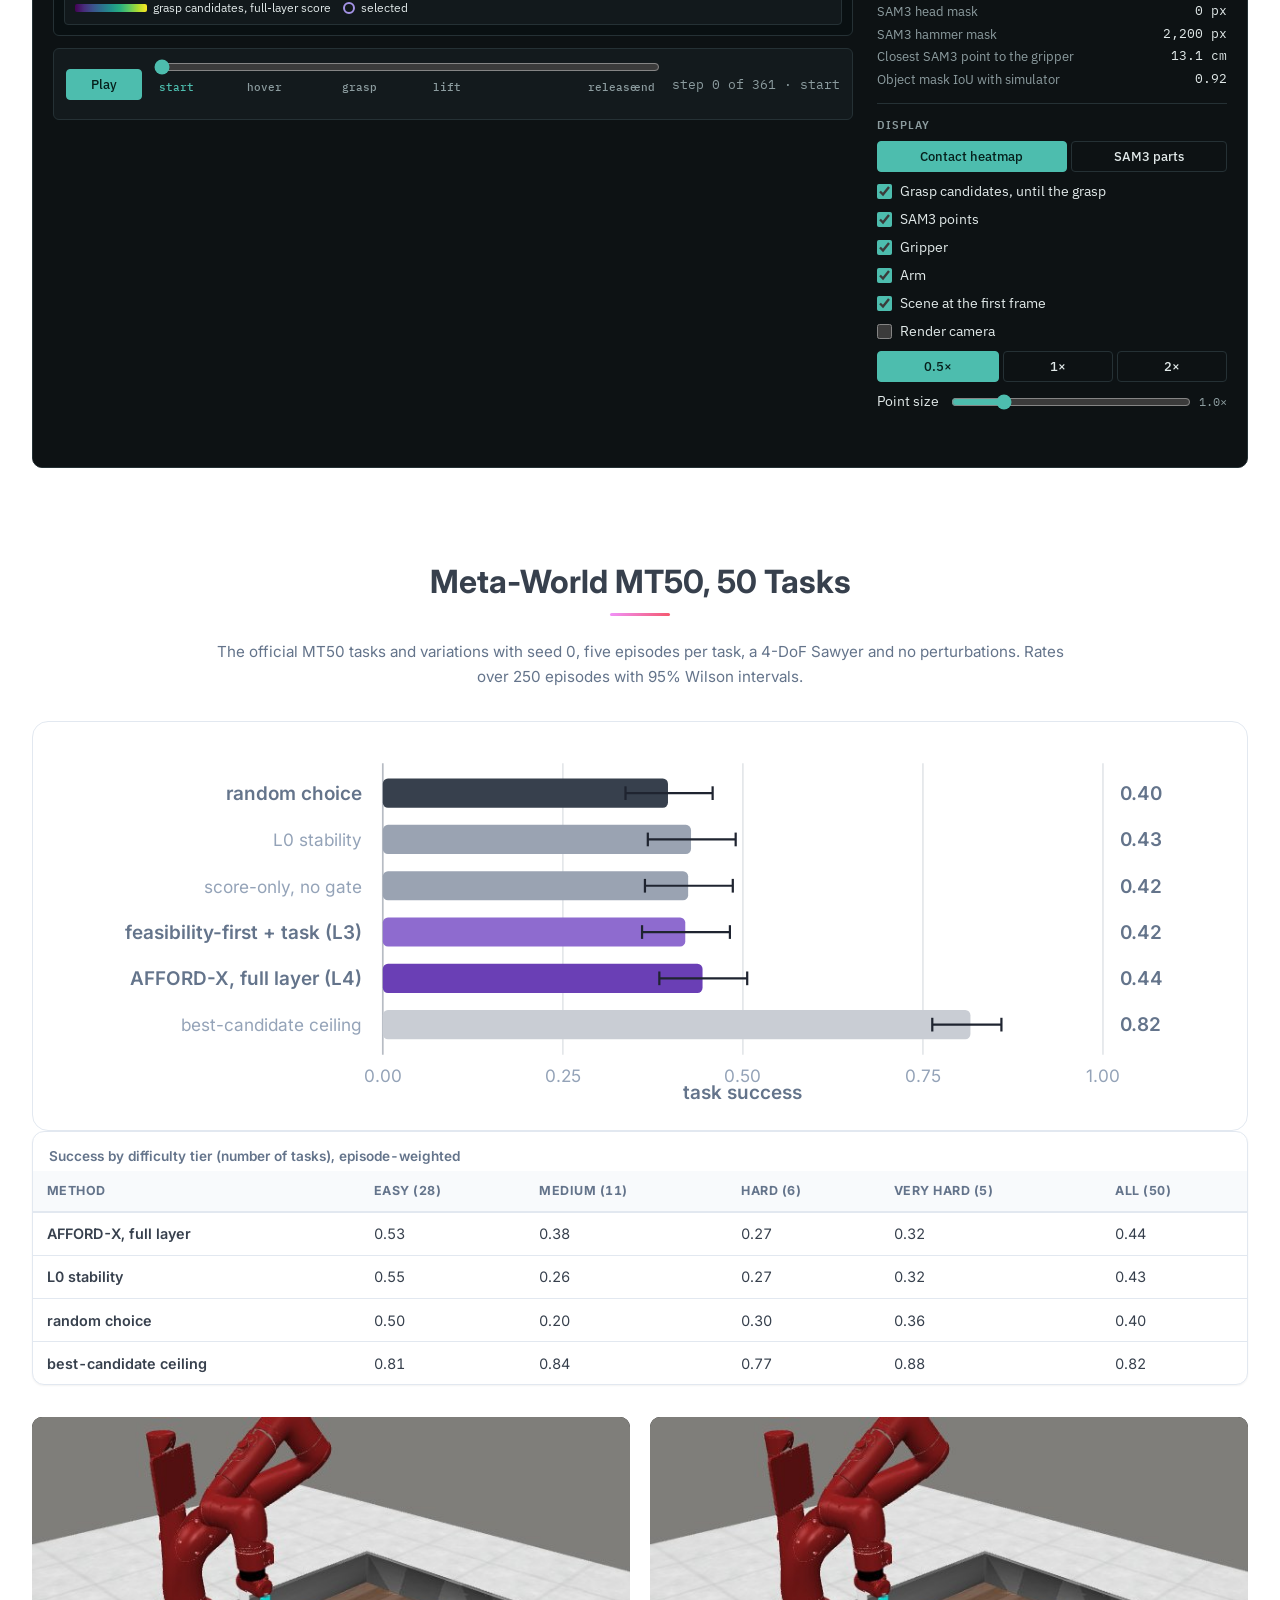
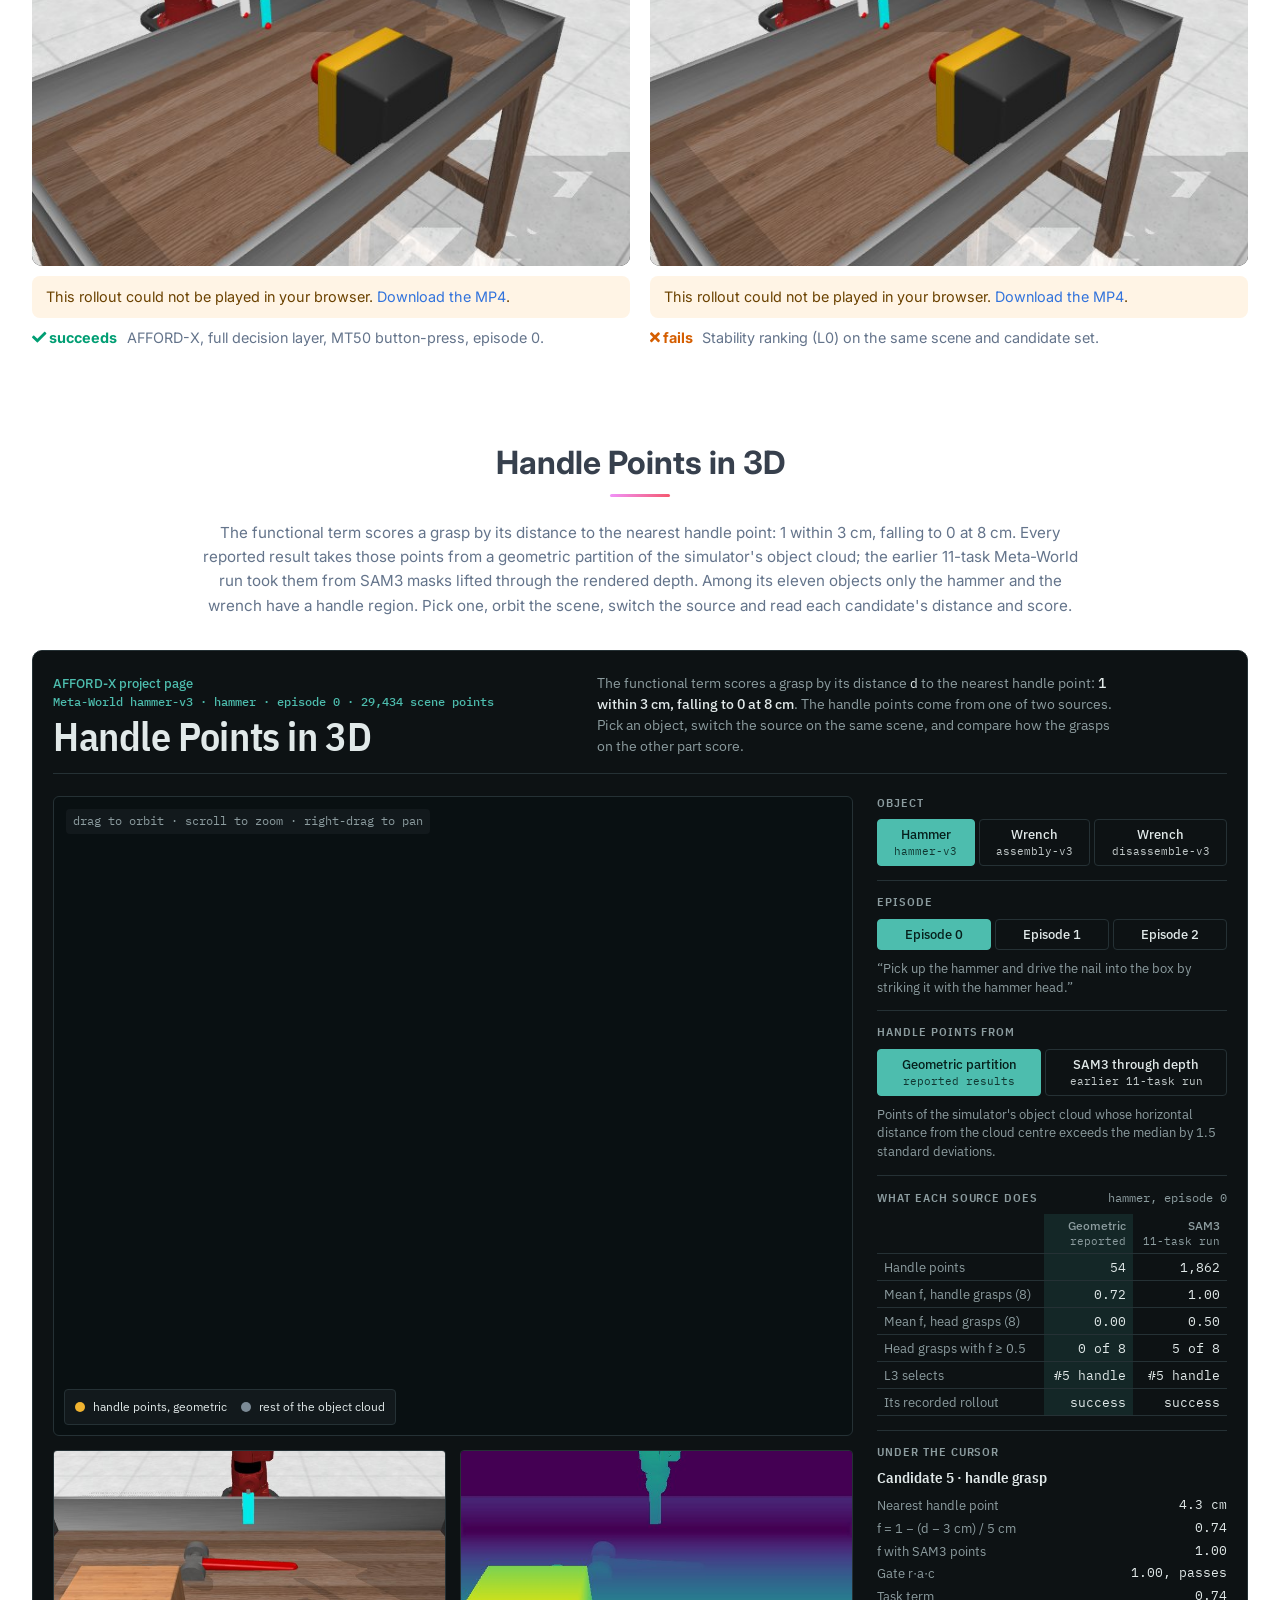
==== commit fca75eda: "docs: drop the nulls and limits section and negative reports The page no longer carries the nulls an" ====
--- a/index.html
+++ b/index.html
@@ -6,7 +6,7 @@
 
   <!-- Primary Meta Tags -->
   <meta name="title" content="AFFORD-X: Affordance-Grounded Agentic Policy for Zero-Shot Robot Manipulation">
-  <meta name="description" content="AFFORD-X makes interaction selection explicit: candidate interactions, a feasibility gate, functional affordance and task compatibility, then execution. Evidence on four LIBERO-PRO suites under the Pos and Task perturbations and on Meta-World MT50, with every null reported.">
+  <meta name="description" content="AFFORD-X makes interaction selection explicit: candidate interactions, a feasibility gate, functional affordance and task compatibility, then execution. Evidence on LIBERO-PRO Goal, Spatial and Object under the Pos and Task perturbations and on Meta-World MT50, with rollout videos recorded during evaluation.">
   <meta name="keywords" content="robot manipulation, affordance grounding, interaction selection, feasibility, SAM3, Gemini, zero-shot, LIBERO-PRO, Meta-World, counterfactual evaluation">
   <meta name="robots" content="index, follow">
   <meta name="language" content="English">
@@ -15,10 +15,10 @@
   <!-- Open Graph / Facebook -->
   <meta property="og:type" content="article">
   <meta property="og:title" content="AFFORD-X: Affordance-Grounded Agentic Policy for Zero-Shot Robot Manipulation">
-  <meta property="og:description" content="Remove what the arm cannot execute, then rank by function and task. Counterfactual evaluation on identical candidate sets, results with nulls, rollout videos.">
+  <meta property="og:description" content="Remove what the arm cannot execute, then rank by function and task. Counterfactual evaluation on identical candidate sets, with rollout videos.">
   <meta property="og:url" content="https://physical-agi.github.io/AFFORD-X/">
   <meta property="og:image" content="https://physical-agi.github.io/AFFORD-X/static/images/method_framework.png">
-  <meta property="og:image:alt" content="The AFFORD-X framework drawn on one Meta-World scene: instruction and RGB-D observations of the same task, task-definition intent and candidate generator, geometric part terms, feasibility-first selection and successful rollout keyframes; the Gemini proposer and SAM3 grounding are drawn hatched as implemented but in no reported result">
+  <meta property="og:image:alt" content="The AFFORD-X framework drawn on one Meta-World scene: instruction and RGB-D observations of the same task, task-definition intent and candidate generator, geometric part terms, feasibility-first selection and successful rollout keyframes; the Gemini proposer and SAM3 grounding are drawn hatched as alternative sources">
   <meta property="article:section" content="Robotics">
   <meta property="article:tag" content="robot manipulation">
   <meta property="article:tag" content="affordance">
@@ -27,7 +27,7 @@
   <!-- Twitter -->
   <meta name="twitter:card" content="summary_large_image">
   <meta name="twitter:title" content="AFFORD-X: Affordance-Grounded Agentic Policy for Zero-Shot Robot Manipulation">
-  <meta name="twitter:description" content="Feasibility-first interaction selection, evaluated counterfactually on identical candidates. Nulls included.">
+  <meta name="twitter:description" content="Feasibility-first interaction selection, evaluated counterfactually on identical candidates.">
   <meta name="twitter:image" content="https://physical-agi.github.io/AFFORD-X/static/images/method_framework.png">
   <meta name="twitter:image:alt" content="The AFFORD-X framework diagram">
 
@@ -107,10 +107,7 @@
       <a href="#gate-3d">Gate in 3D</a>
       <a href="#rollouts-4d">4D rollouts</a>
       <a href="#metaworld">Meta-World</a>
-      <a href="#proposer">Proposer</a>
       <a href="#handle-points">Handle points</a>
-      <a href="#reporting">Reporting</a>
-      <a href="#limits">Nulls &amp; limits</a>
       <a href="#bibtex">BibTeX</a>
     </div>
   </div>
@@ -169,7 +166,7 @@
                 </span>
               </div>
               <p class="ai-anon-note">
-                Zero-shot: no demonstrations, no reward and no gradient steps. Every reported result below is a single run at seed 0 (updated 15 September 2026).
+                Zero-shot: no demonstrations, no reward and no gradient steps. Results at seed 0, updated 15 September 2026.
               </p>
             </div>
           </div>
@@ -184,14 +181,14 @@
       <div class="hero-body">
         <figure class="ai-figure" style="margin-top:0">
           <img src="static/images/method_framework.png" class="ai-zoomable"
-               alt="The AFFORD-X framework on the Meta-World hammer scene: a language instruction and stacked RGB-D observations of the same task; solid components are in the reported configuration (task-definition intent, top-down grasp candidates on object geometry, geometric part partition, feasibility-first rule), hatched grey components (Gemini proposer, SAM3 grounding) are implemented but in no reported result; and recorded successful executions on Meta-World and LIBERO-PRO Spatial and Object">
+               alt="The AFFORD-X framework on the Meta-World hammer scene: a language instruction and stacked RGB-D observations of the same task; solid components are in the reported configuration (task-definition intent, top-down grasp candidates on object geometry, geometric part partition, feasibility-first rule), hatched grey components (Gemini proposer, SAM3 grounding) are alternative sources; and recorded successful executions on Meta-World and LIBERO-PRO Spatial and Object">
           <figcaption>
             <strong>AFFORD-X on one scene</strong> (Meta-World hammer, seed 0), scored with the reported
             configuration. <strong>Solid</strong> components are in every reported result: the intent comes from the task
             definition, 16 top-down grasp candidates are generated on simulator object geometry, the functional term uses a
             geometric part partition, and the feasibility-first rule selects. <strong>Hatched grey</strong> components and
             dashed arrows (the Gemini 3.8 Flash proposer, and SAM3 part grounding on the RGB-D observation with masks lifted
-            through depth) are implemented but in no reported result. <strong>Execute</strong> shows recorded successful
+            through depth) are alternative intent and part sources. <strong>Execute</strong> shows recorded successful
             rollouts on Meta-World and LIBERO-PRO Spatial and Object. Every image, score and keyframe is read from logged
             runs, and no module is trained.
           </figcaption>
@@ -210,11 +207,11 @@
         </div>
         <div class="ai-stat">
           <div class="ai-stat-value" data-count-to="6" data-decimals="0">0</div>
-          <div class="ai-stat-label">Of 6 reported LIBERO-PRO Pos/Task cells in which AFFORD-X beats random choice among the same candidates</div>
+          <div class="ai-stat-label">Of 6 LIBERO-PRO Pos/Task cells in which AFFORD-X succeeds more often than random choice among the same candidates</div>
         </div>
         <div class="ai-stat">
-          <div class="ai-stat-value" data-count-to="0.44" data-decimals="2">0.00</div>
-          <div class="ai-stat-label">AFFORD-X success on Meta-World MT50, 250 episodes, against 0.40 for random choice and a 0.82 ceiling</div>
+          <div class="ai-stat-value" data-count-to="0.68" data-decimals="2" data-prefix="+">+0.00</div>
+          <div class="ai-stat-label">Success the feasibility gate adds to a weighted-sum ranking at L1 on LIBERO-PRO Spatial Pos, 95% interval [+0.59, +0.77]</div>
         </div>
         <div class="ai-stat">
           <div class="ai-stat-value" data-count-to="0" data-decimals="0">0</div>
@@ -238,20 +235,16 @@
               action, and a <strong>feasibility-first</strong> rule removes candidate interactions the embodiment cannot
               execute before functional affordance and task compatibility rank the rest. In every reported run the intent
               comes from the task definition and the parts from a geometric partition; a semantic proposer (Gemini 3.8
-              Flash) and SAM3 part grounding are implemented and evaluated in separate runs. No module is trained. Evaluation is counterfactual: every compared method
+              Flash) and SAM3 part grounding are implemented as alternative sources. No module is trained. Evaluation is counterfactual: every compared method
               ranks the same content-hashed candidate set, and every candidate is executed from the identical start
               state in the benchmark's own simulator, so a success difference is a difference in the selected
-              interaction. With a 7-DoF Franka on LIBERO-PRO under the position and task
-              perturbations, the full decision layer succeeds in 0.57 and 0.38 of LIBERO-Goal scenes, 0.92 and 0.96 of
-              LIBERO-Spatial scenes and every LIBERO-Object scene, above random choice among the same candidates in all
-              six reported cells (10 initial states per task; LIBERO-10 is not reported because the scripted executor
-              supports one of its ten tasks). Those runs read object geometry and the goal from simulator state, so they
-              bound the selection layer and are not comparable with policy results on the LIBERO-PRO leaderboard. On the
-              50 Meta-World MT50 tasks with a 4-DoF Sawyer, the same layer reaches 0.44 against 0.40 for random choice
-              and a 0.82 best-candidate ceiling, which misses its declared bar, and an earlier 11-task Meta-World run found that
-              SAM3 part grounding lowers functional-part selection against a geometric partition. We report every null
-              beside the positive results, with go/no-go rules declared before each run, paired bootstrap intervals and
-              rollout videos recorded during evaluation.
+              interaction. With a 7-DoF Franka on LIBERO-PRO under the position and task perturbations, and with object
+              geometry and the goal read from simulator state so that the selection layer is measured in isolation, the
+              full decision layer succeeds in 0.57 and 0.38 of LIBERO-Goal scenes, 0.92 and 0.96 of LIBERO-Spatial
+              scenes and every LIBERO-Object scene, above random choice among the same candidates in all six cells
+              (10 initial states per task). The same layer is also evaluated on the 50 Meta-World MT50 tasks with a
+              4-DoF Sawyer. Every comparison comes with paired bootstrap intervals and rollout videos recorded during
+              evaluation.
             </p>
           </div>
         </div>
@@ -335,14 +328,14 @@
           <div class="ai-note">
             <h3>Where the region comes from</h3>
             <p>A category prior names the handle for handled tools and containers, and it is the region source in every
-              reported run. The semantic proposer's intent can name any region and is evaluated in its own run. Objects
+              reported run. The semantic proposer's intent can name any region. Objects
               without a named region score every candidate neutrally.</p>
           </div>
           <div class="ai-note">
             <h3>Where the points come from</h3>
             <p><code>grasp_region:&lt;part&gt;</code> scores 1.0 within 3&nbsp;cm of the part's points, falling to 0 at
               8&nbsp;cm. The reported runs take the part points from a geometric partition of the object cloud; the
-              earlier 11-task Meta-World run took them from SAM3 masks and shows why this distinction matters.</p>
+              SAM3 path takes them from text-prompted masks lifted through depth.</p>
           </div>
         </div>
       </div>
@@ -356,10 +349,9 @@
               view.</p>
           </div>
           <div class="ai-note">
-            <h3>What it has shown so far</h3>
-            <p>Adding the task term on top of feasibility adds +0.07&nbsp;[+0.02,&nbsp;+0.12] on LIBERO-PRO Spatial Pos,
-              which clears the declared bar (a lower bound above zero), and nothing on Goal Task, where the declared bar
-              is missed.</p>
+            <h3>What it adds</h3>
+            <p>Adding the task term on top of feasibility adds +0.07&nbsp;[+0.02,&nbsp;+0.12] success on LIBERO-PRO
+              Spatial Pos, with the lower bound of the paired interval above zero.</p>
           </div>
         </div>
         <div class="ai-dsl">
@@ -378,9 +370,7 @@
           <div class="ai-note">
             <h3>What decides on the Franka</h3>
             <p>On LIBERO-PRO Spatial Pos, gating a weighted sum adds +0.68&nbsp;[+0.59,&nbsp;+0.77] at L1, while the gate
-              changes nothing once the product rule is fixed: a product already drives an infeasible candidate to zero.
-              On Goal Task the gate costs &minus;0.25&nbsp;[&minus;0.35,&nbsp;&minus;0.16], because it empties the
-              candidate set in 50 of 80 scenes.</p>
+              changes nothing once the product rule is fixed: a product already drives an infeasible candidate to zero.</p>
           </div>
         </div>
       </div>
@@ -400,10 +390,10 @@
             outcomes; sampled re-executions check determinism.</p>
         </div>
         <div class="ax-card">
-          <div class="ax-card-eyebrow">Declared before the run</div>
-          <h3>Go/no-go on lower bounds</h3>
-          <p>Each rule is written into the experiment config before its run: a scene-clustered paired bootstrap lower
-            bound (10,000 resamples) against a stated threshold.</p>
+          <div class="ax-card-eyebrow">Paired intervals</div>
+          <h3>Differences on the same scenes</h3>
+          <p>Every difference between methods is a scene-clustered paired bootstrap interval (10,000 resamples), and
+            weights and thresholds are fixed in the experiment config before the run.</p>
         </div>
       </div>
       <p class="ai-table-note">
@@ -459,11 +449,7 @@
         <div>
           <div class="ax-cands" id="ax-cands"></div>
           <p class="ai-table-note" style="text-align:left">
-            Bars are each candidate's final score, normalised to the selected one; gated candidates score zero. Worth
-            trying: with <strong>SAM3 masks</strong>, switch the <strong>task term off</strong> and a head grasp is
-            selected, because SAM3's handle points reach the head and the stability term peaks there. Switch the part
-            source to <strong>geometric</strong> and the handle comes back. This is the SAM3 result of the earlier 11-task Meta-World run
-            in one scene.
+            Bars are each candidate's final score, normalised to the selected one; gated candidates score zero.
           </p>
         </div>
       </div>
@@ -519,10 +505,11 @@
   <!-- LIBERO-PRO -->
   <section class="section hero is-light" id="libero">
     <div class="container is-max-desktop">
-      <h2 class="title is-3 has-text-centered">LIBERO-PRO, Four Suites, Pos and Task</h2>
-      <p class="ai-section-intro">
-        A 7-DoF Franka, 10 benchmark initial states per task and every method on the same candidates. Rates with 95%
-        Wilson intervals; hover a bar.
+      <h2 class="title is-3 has-text-centered">LIBERO-PRO Goal, Spatial and Object, Pos and Task</h2>
+      <p class="ai-section-intro">
+        A 7-DoF Franka, 10 benchmark initial states per task and every method on the same candidates. Candidate
+        geometry and the goal come from simulator state, so these runs measure the selection layer in isolation. Rates
+        with 95% Wilson intervals; hover a bar.
       </p>
       <div class="ax-pills">
         <button class="ax-pill is-active" data-libero="goal_pos">Goal Pos &middot; n = 80</button>
@@ -537,7 +524,7 @@
 
       <div class="ai-table-wrap">
         <table class="ai-table">
-          <caption class="ai-caption">Success on identical candidate sets. LIBERO-10 is not reported: one of its ten tasks has a goal the scripted executor supports.</caption>
+          <caption class="ai-caption">Success on identical candidate sets.</caption>
           <thead><tr><th class="ai-th-text" scope="col">Method</th><th scope="col">Goal Pos</th><th scope="col">Goal Task</th><th scope="col">Spatial Pos</th><th scope="col">Spatial Task</th><th scope="col">Object Pos</th><th scope="col">Object Task</th></tr></thead>
           <tbody id="ax-libero-table"></tbody>
         </table>
@@ -552,19 +539,17 @@
             infeasible or fails in execution, and it succeeds in no Spatial scene. The full layer reaches 0.92 under Pos
             and 0.96 under Task, against 0.61 and 0.71 for random choice among the same candidates.</p>
         </div>
-        <div class="ax-card is-null">
-          <div class="ax-card-eyebrow">Goal Task &middot; the gate costs</div>
-          <h3>No candidate passes in 50 of 80 scenes</h3>
-          <p>The feasibility gate empties the candidate set and the layer abstains, so it reaches 0.38 where ranking
-            without the gate reaches 0.62. On Object every rule except random choice reaches the ceiling, so that suite
-            does not separate the rules.</p>
-        </div>
-        <div class="ax-card is-null">
-          <div class="ax-card-eyebrow">Bound, not benchmark</div>
-          <h3>Privileged state bypasses what these axes test</h3>
-          <p>These runs read candidate geometry from the simulator and the goal from the task file. Pos tests position
-            memorisation and Task tests instruction following, so the numbers bound the selection layer and do not sit
-            beside policy results.</p>
+        <div class="ax-card">
+          <div class="ax-card-eyebrow">Goal &middot; above random in both cells</div>
+          <h3>0.57 under Pos, 0.38 under Task</h3>
+          <p>The full decision layer more than doubles random choice under Pos (0.25) and adds 0.15 over it under
+            Task (0.23), on identical candidate sets.</p>
+        </div>
+        <div class="ax-card">
+          <div class="ax-card-eyebrow">Object &middot; every scene</div>
+          <h3>1.00 under Pos and Task</h3>
+          <p>The full layer succeeds in all 100 scenes of each cell, against 0.48 and 0.44 for random choice among
+            the same candidates.</p>
         </div>
       </div>
 
@@ -598,8 +583,7 @@
         In the five scenes the gate removes 2 to 7 of 12 grasps, and 27 of the 28 removals lie outside the workspace; the
         one removed inside it, in LIBERO-Spatial Pos, has a collision term of 0.497. The gate removes some grasps in 41 of
         80 Goal Pos, 99 of 100 Spatial Pos, 80 of 80 Spatial Task, 30 of 100 Object Pos and 10 of 100 Object Task scenes.
-        No LIBERO-Goal Task scene meets the rule: the gate removes every grasp in 50 of its 80 scenes and none in the other
-        30. <a href="gate-3d.html">Open the viewer on its own page</a>.
+        <a href="gate-3d.html">Open the viewer on its own page</a>.
       </p>
     </div>
   </section>
@@ -628,7 +612,6 @@
         perturbations. Rates over 250 episodes with 95% Wilson intervals.
       </p>
       <div class="ax-chart-card ax-chart-host" id="ax-mw"></div>
-      <div class="ax-pairs" id="ax-mw-pairs"></div>
 
       <div class="ai-table-wrap">
         <table class="ai-table">
@@ -636,50 +619,6 @@
           <thead><tr id="ax-mt50-head"></tr></thead>
           <tbody id="ax-mt50-table"></tbody>
         </table>
-      </div>
-
-      <div class="ax-callout is-null">
-        <strong>Verdict: not justified in its current form.</strong> The full layer reaches 0.44 against 0.40 for
-        random choice among the same candidates, and both declared selection rules are NO-GO. The headroom is large:
-        the best candidate succeeds in 0.82 of episodes, and in 188 of 250 scenes some candidates succeed while others
-        fail. Four tasks (handle-pull, handle-pull-side, peg-unplug-side, pick-out-of-hole) have no successful
-        candidate for this executor.
-      </div>
-
-      <h3 class="title is-4 has-text-centered" style="margin-top:2.5rem">Earlier 11-task run: SAM3 finds the parts, the score cannot separate them</h3>
-      <div class="columns is-vcentered">
-        <div class="column is-7">
-          <figure class="ai-figure" style="margin-top:0">
-            <img src="static/images/sam3_prompts.png" class="ai-zoomable" alt="SAM3 masks on two Meta-World frames: hammer, hammer handle and hammer head are detected; the wrench is not detected by the word wrench but its green handle and ring are">
-            <figcaption>SAM3 on seed-0 frames. The wrench is invisible to &ldquo;wrench&rdquo;, so its parts are prompted by appearance.</figcaption>
-          </figure>
-        </div>
-        <div class="column is-5">
-          <div class="ai-table-wrap">
-            <table class="ai-table">
-              <caption class="ai-caption">Mask IoU against simulator label maps, 90 frames each</caption>
-              <thead><tr><th class="ai-th-text" scope="col">Region</th><th scope="col">Detected</th><th scope="col">IoU</th></tr></thead>
-              <tbody id="ax-sam3-table"></tbody>
-            </table>
-          </div>
-        </div>
-      </div>
-      <div class="ax-cards">
-        <div class="ax-card is-null">
-          <div class="ax-card-eyebrow">Declared rules &middot; all NO-GO</div>
-          <h3>SAM3 parts lower functional-part selection</h3>
-          <p>At L2, SAM3 parts select the functional part less often than the geometric partition in every run, by
-            &minus;0.60 unperturbed and &minus;0.66 under perturbation, and success drops by &minus;0.055 under
-            perturbation. With the task term (L3, L4) the difference is neutral to +0.018.</p>
-        </div>
-        <div class="ax-card">
-          <div class="ax-card-eyebrow">Diagnosis</div>
-          <h3>Proximity is not membership</h3>
-          <p>The handle mask reaches the handle-head junction, so head candidates within 3&nbsp;cm score 1.0 and the
-            stability term, which peaks at the head, picks them. Assigning each candidate to its nearest segmented
-            region would score membership instead; it is a post hoc change and counts only after it is declared and
-            run on fresh seeds.</p>
-        </div>
       </div>
 
       <div class="ax-video-grid">
@@ -695,24 +634,6 @@
     </div>
   </section>
 
-  <!-- Proposer -->
-  <section class="section hero is-light" id="proposer">
-    <div class="container is-max-desktop">
-      <h2 class="title is-3 has-text-centered">The Semantic Proposer</h2>
-      <p class="ai-section-intro">
-        Gemini 3.8 Flash with high reasoning effort, one backbone for every arm, on the 55 unperturbed scenes of the earlier 11-task Meta-World run. B1 picks a candidate directly; B2 to B4 use its typed intent inside the decision layer.
-      </p>
-      <div class="ax-chart-card ax-chart-host" id="ax-proposer"></div>
-      <div class="ax-pairs" id="ax-proposer-pairs"></div>
-      <p class="ai-table-note">
-        110 calls, one model failure and no parser failures; invalid programs are counted, never repaired. The intent
-        names the handle on hammer, assembly and disassemble and the body or top elsewhere, so on 8 of 11 tasks it adds
-        no region beyond the category prior. Each decision is a single call: this is a semantic proposer, and the
-        closed execute-observe-replan loop that &ldquo;agentic&rdquo; requires has not been evaluated.
-      </p>
-    </div>
-  </section>
-
   <!-- Handle points in 3D -->
   <section class="section" id="handle-points">
     <div class="container is-max-desktop">
@@ -729,95 +650,9 @@
       </div>
       <p class="ai-table-note">
         On the three hammer episodes the geometric partition (54 points) gives no head grasp a functional score of 0.5
-        or more, while the lifted SAM3 handle mask (1,668 to 2,035 points) gives that score to 5 of 8, 4 of 7 and 4 of 7
-        head grasps. The wrench separates less cleanly with either source: across assembly and disassemble, 2 or 3 ring
-        grasps reach 0.5 with the geometric partition (102 points) and 3 with SAM3 (995 to 1,298 points). L3 selects a
-        handle grasp in all nine scenes with either source; the task term, which uses the geometric partition in both,
-        is unchanged. Both functional scores are recomputed from the points and equal the run log.
+        or more, and L3 selects a handle grasp in all nine scenes with either source. Both functional scores are recomputed from the points and equal the run log.
         <a href="handle-points.html">Open the viewer on its own page</a>.
       </p>
-    </div>
-  </section>
-
-  <!-- Reporting -->
-  <section class="section" id="reporting">
-    <div class="container is-max-desktop">
-      <h2 class="title is-3 has-text-centered">What a Comparable LIBERO-PRO Row Needs</h2>
-      <p class="ai-section-intro">
-        LIBERO-PRO results are reported on the Pos and Task perturbations in all four suites. The privileged-state runs
-        above bound the selection layer; a row that sits beside published policies needs three changes.
-      </p>
-      <div class="ax-cards ax-cards-3">
-        <div class="ax-card">
-          <div class="ax-card-eyebrow">Requirement 1</div>
-          <h3>Candidates from perception</h3>
-          <p>Object candidates and part points from the agent-view camera and SAM3, not from simulator
-            geometry.</p>
-        </div>
-        <div class="ax-card">
-          <div class="ax-card-eyebrow">Requirement 2</div>
-          <h3>The goal from language</h3>
-          <p>Target and destination parsed by the proposer from the instruction, not read from the task's goal
-            predicate.</p>
-        </div>
-        <div class="ax-card">
-          <div class="ax-card-eyebrow">Requirement 3</div>
-          <h3>Every Pos and Task task</h3>
-          <p>An executor for multi-step goals: LIBERO-10 is not reported because one of its ten tasks has a single
-            placement goal, and two Goal tasks are excluded for the same reason.</p>
-        </div>
-      </div>
-    </div>
-  </section>
-
-  <!-- Nulls and limits -->
-  <section class="section hero is-light" id="limits">
-    <div class="container is-max-desktop">
-      <h2 class="title is-3 has-text-centered">Nulls and Evidence Boundaries</h2>
-      <p class="ai-section-intro">
-        The negative results carry most of the methodological content, so they are reported in full.
-      </p>
-      <div class="ai-limits">
-        <div class="ai-limit">
-          <h3>No direct-action policy was run</h3>
-          <p>The central question compares affordance-grounded selection with direct action generation. By author
-            decision no VLA is evaluated, so that comparison is not measured; stability ranking and the proposer's
-            direct choice are proxies, not policies.</p>
-        </div>
-        <div class="ai-limit">
-          <h3>Candidates come from simulator state</h3>
-          <p>In every run the candidate set and the obstacle geometry are privileged. SAM3 entered only through the
-            functional term of the earlier 11-task Meta-World run, and the LIBERO-PRO goal is read from the task file.</p>
-        </div>
-        <div class="ai-limit">
-          <h3>Scripted executors bound success</h3>
-          <p>On MT50 four tasks have no successful candidate for this executor, and LIBERO-10's multi-step goals are
-            not supported, so the best-candidate ceiling, not the rule, is the limiting number on several tasks.</p>
-        </div>
-        <div class="ai-limit">
-          <h3>Functional is not always actionable</h3>
-          <p>The part a person would hold and the part this executor can use disagree on assembly. Functional-part
-            ground truth also encodes the same prior as the functional term, so only simulator success is an
-            independent measure.</p>
-        </div>
-        <div class="ai-limit">
-          <h3>Reproducibility needed three fixes</h3>
-          <p>LIBERO resampled fixture poses on every reset, a soft reset kept the gripper's last command, and the Franka
-            workspace was fixed to tabletop height. With all three fixed, none of the 1,288 recorded LIBERO-PRO
-            rollouts disagrees with its unrecorded outcome; earlier LIBERO-PRO runs are superseded.</p>
-        </div>
-        <div class="ai-limit">
-          <h3>Simulation only, no agentic loop yet</h3>
-          <p>Every result is in simulation, the embodiments differ in simulator as well as arm, and no
-            execute-observe-replan loop has run. The real-robot interface is specified but untested.</p>
-        </div>
-      </div>
-      <div class="ax-callout">
-        <strong>Earlier results.</strong> A previous version of this page reported +0.109 on LIBERO and +0.081 on
-        Meta-World. Those numbers recompute from their logs, but they measured feasibility-aware re-ranking of a grasp
-        detector's candidates with a different executor and perception stack. They are not carried into the current
-        claims.
-      </div>
     </div>
   </section>
 
--- a/static/css/index.css
+++ b/static/css/index.css
@@ -1612,25 +1612,11 @@
 
 .ai-split-legend b { color: var(--text-primary); font-variant-numeric: tabular-nums; }
 
-/* --- Limitations --- */
-.ai-limits { display: grid; grid-template-columns: repeat(2, 1fr); gap: 1rem; }
-
-.ai-limit {
-  padding: 1.2rem 1.35rem;
-  border-radius: var(--border-radius);
-  background: var(--background-primary);
-  border: 1px solid var(--border-color);
-  border-left: 3px solid var(--accent-color);
-}
-
-.ai-limit h3 { font-size: 0.92rem; font-weight: 700; color: var(--text-primary); margin-bottom: 0.4rem; }
-.ai-limit p { font-size: 0.88rem; line-height: 1.6; color: var(--text-secondary); margin: 0; }
-
 /* --- Responsive --- */
 @media screen and (max-width: 900px) {
   .ai-loop { grid-template-columns: 1fr; }
   .ai-loop-detail { position: static; }
-  .ai-limits, .ai-gap-note { grid-template-columns: 1fr; }
+  .ai-gap-note { grid-template-columns: 1fr; }
 }
 
 @media screen and (max-width: 768px) {
@@ -1706,24 +1692,6 @@
   --ax-sand:   #FBF9F3;
   --ax-sand-b: #A89F8D;
 }
-
-/* --- Coloured callout, used for the "no training" claim and the nulls --- */
-.ax-callout {
-  margin: 2rem auto 0;
-  max-width: 820px;
-  padding: 1.25rem 1.5rem;
-  border-radius: var(--border-radius);
-  background: var(--ax-sand);
-  border: 1px solid var(--ax-sand-b);
-  border-left: 4px solid var(--ax-gate);
-  font-size: 0.92rem;
-  line-height: 1.65;
-  color: var(--text-primary);
-}
-
-.ax-callout strong { color: var(--ax-gate); }
-.ax-callout.is-null { border-left-color: var(--ax-red); }
-.ax-callout.is-null strong { color: var(--ax-red); }
 
 /* --- The scoring rule, rendered as chips --- */
 .ax-formula {
@@ -2060,8 +2028,6 @@
 }
 .ax-card h3 { font-size: 0.98rem; font-weight: 700; color: var(--text-primary); margin: 0.3rem 0 0.45rem; }
 .ax-card p { font-size: 0.87rem; line-height: 1.6; color: var(--text-secondary); margin: 0; }
-.ax-card.is-null { border-top-color: var(--ax-red); }
-.ax-card.is-null .ax-card-eyebrow { color: var(--ax-red); }
 
 /* --- Responsive --- */
 @media screen and (max-width: 900px) {
--- a/static/css/affordx.css
+++ b/static/css/affordx.css
@@ -22,11 +22,6 @@
 .ax-pair b { font-variant-numeric: tabular-nums; }
 .ax-pair em { color: var(--text-secondary); font-style: normal; font-variant-numeric: tabular-nums; }
 .ax-pair.is-clear { border-color: #B9A6E0; background: #F6F2FC; }
-
-.ax-go { display: flex; flex-wrap: wrap; gap: 0.4rem; margin-top: 0.3rem; }
-.ax-go-chip { font-size: 0.78rem; padding: 0.15rem 0.55rem; border-radius: 999px; border: 1px solid; cursor: help; }
-.ax-go-chip.is-go { color: #0B6B53; border-color: #7CC7B2; background: #EAF7F2; }
-.ax-go-chip.is-nogo { color: #9A3A0F; border-color: #EDB08F; background: #FDF1EA; }
 
 .ax-video-grid { display: grid; grid-template-columns: repeat(2, minmax(0, 1fr)); gap: 1.25rem; margin-top: 2rem; }
 @media (max-width: 700px) { .ax-video-grid { grid-template-columns: 1fr; } }
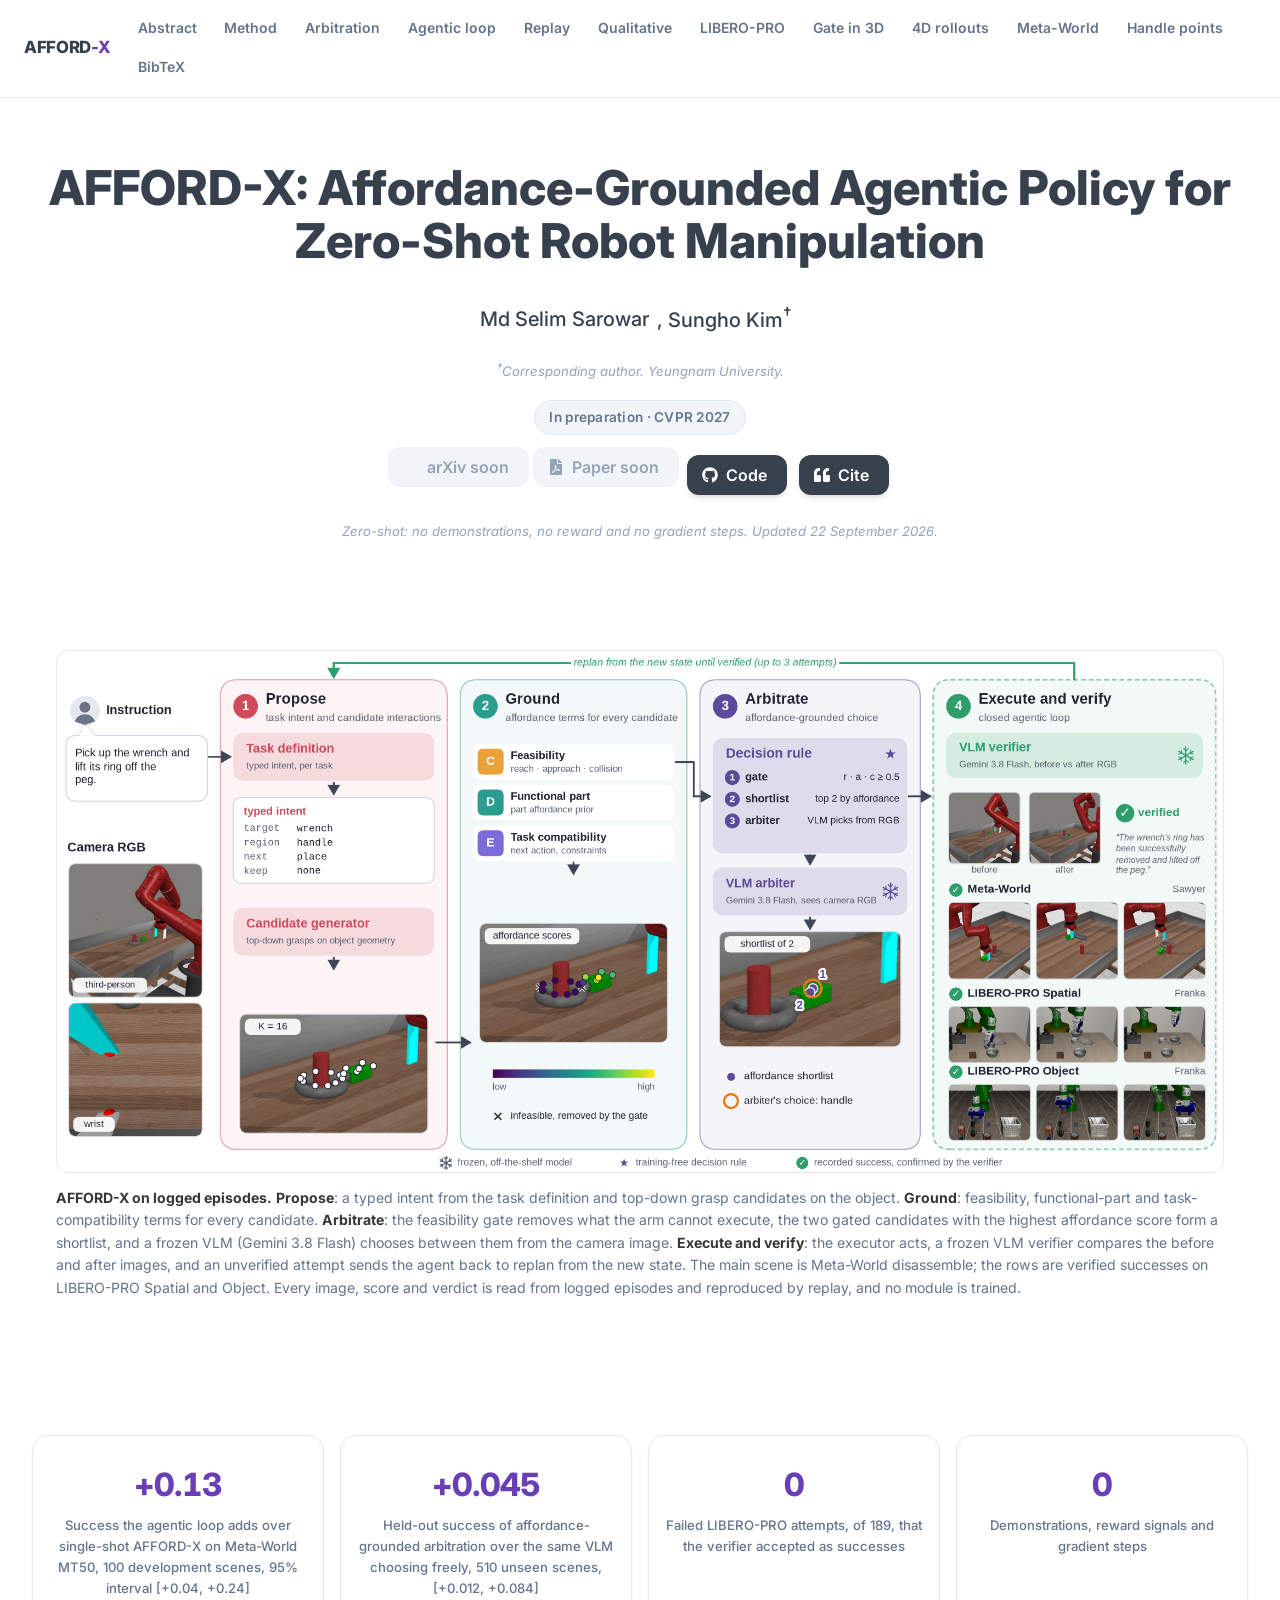
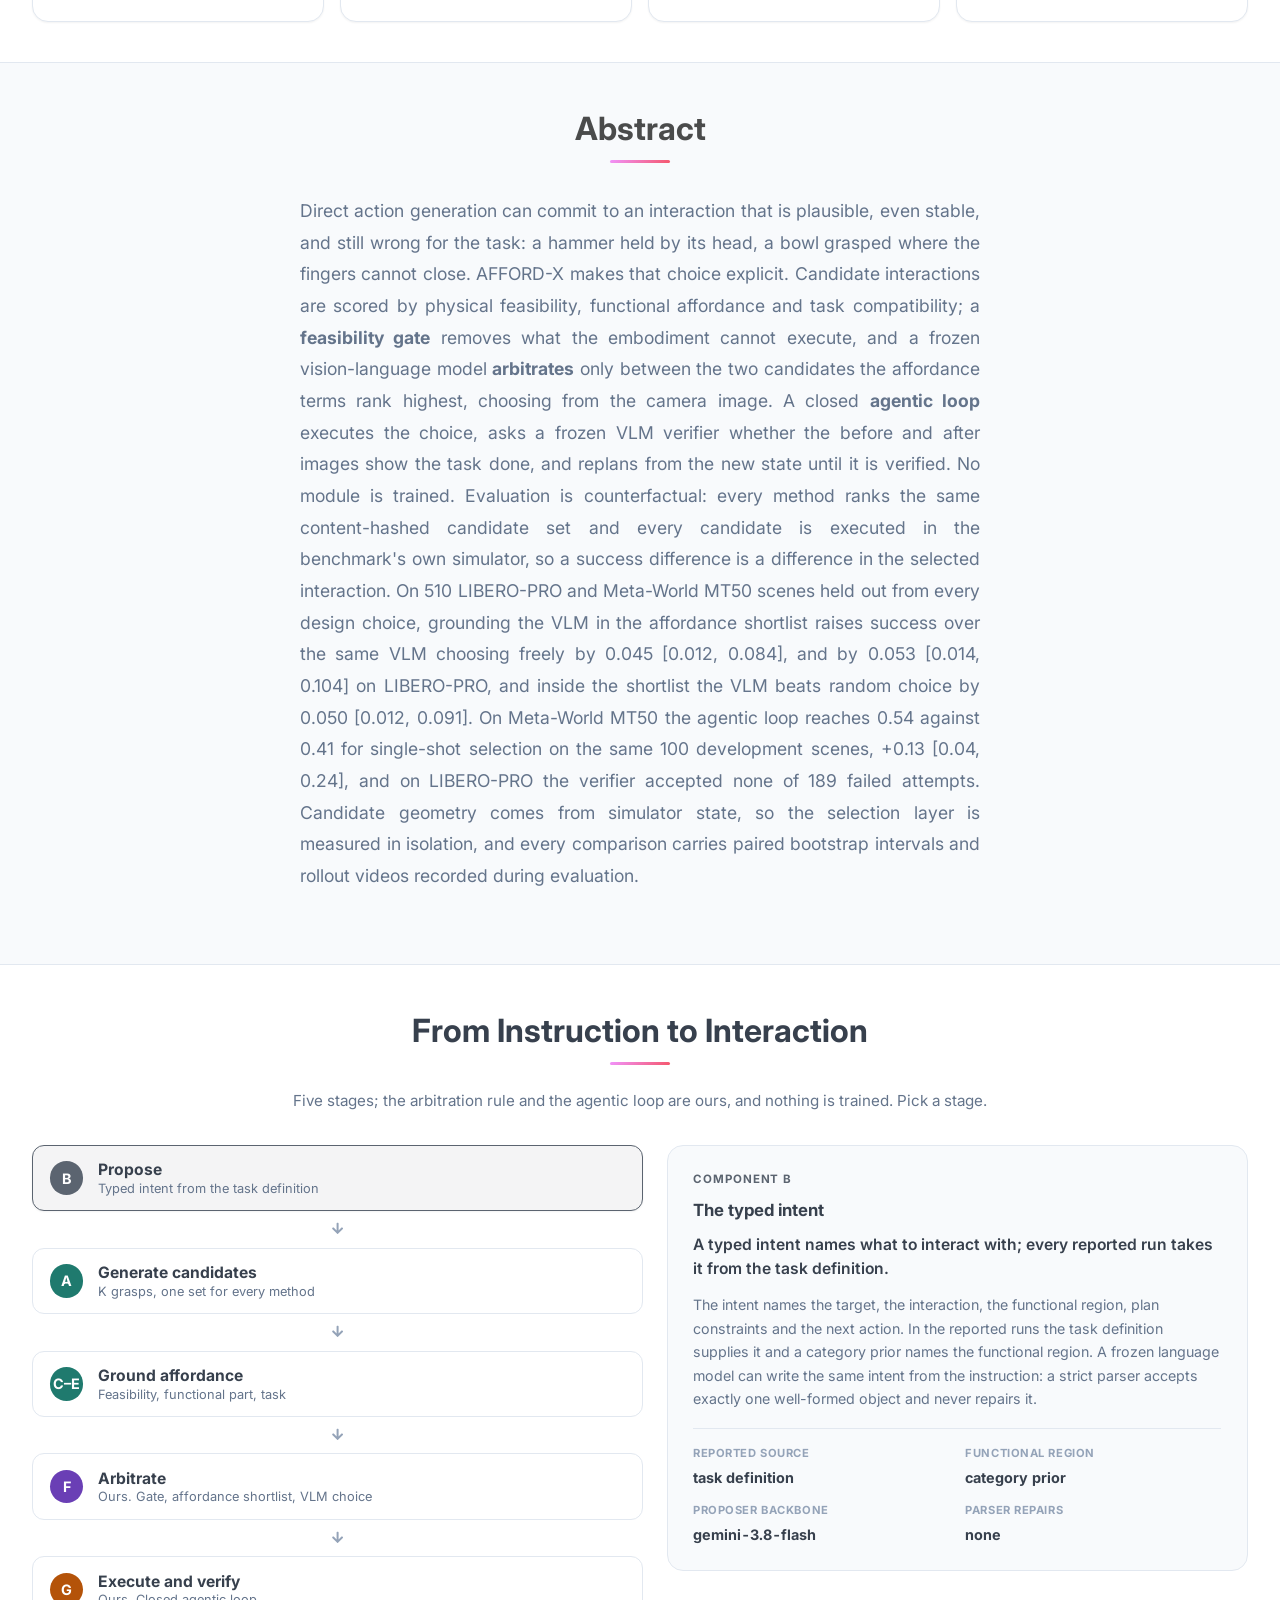
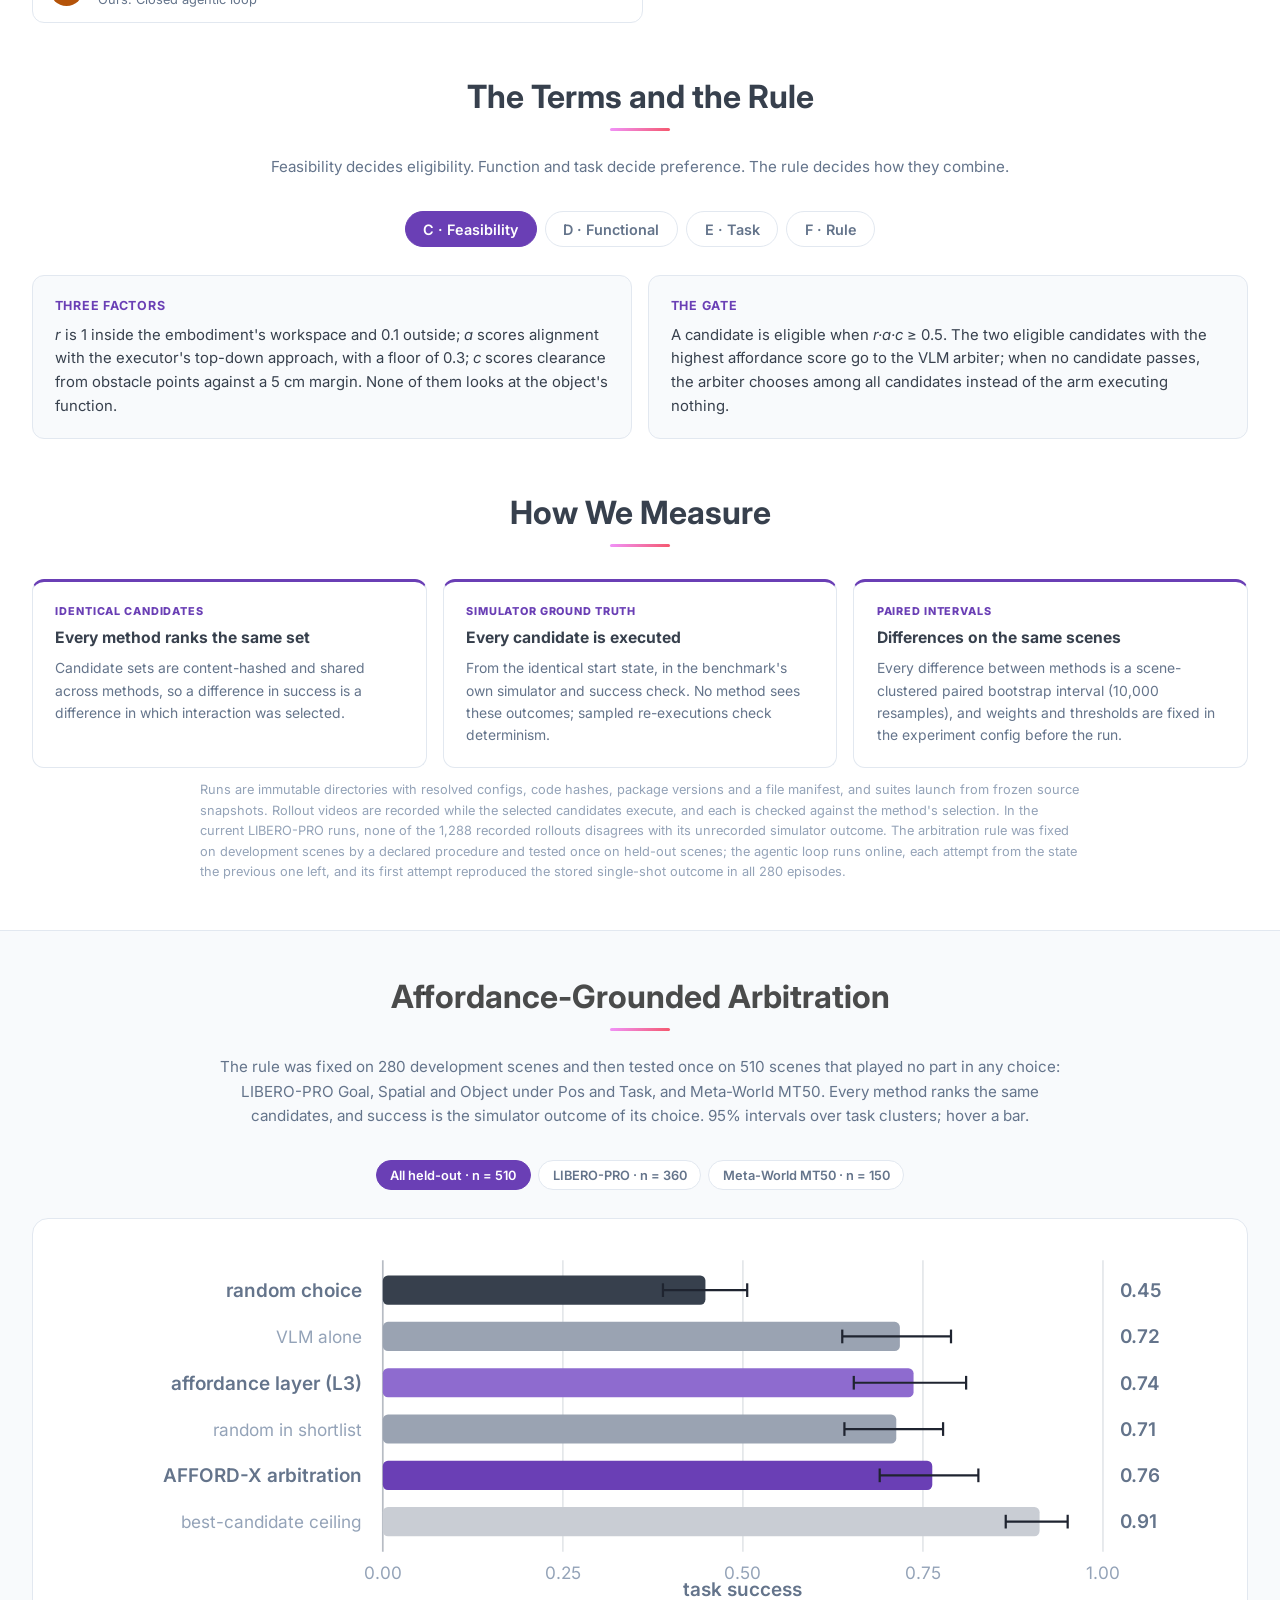
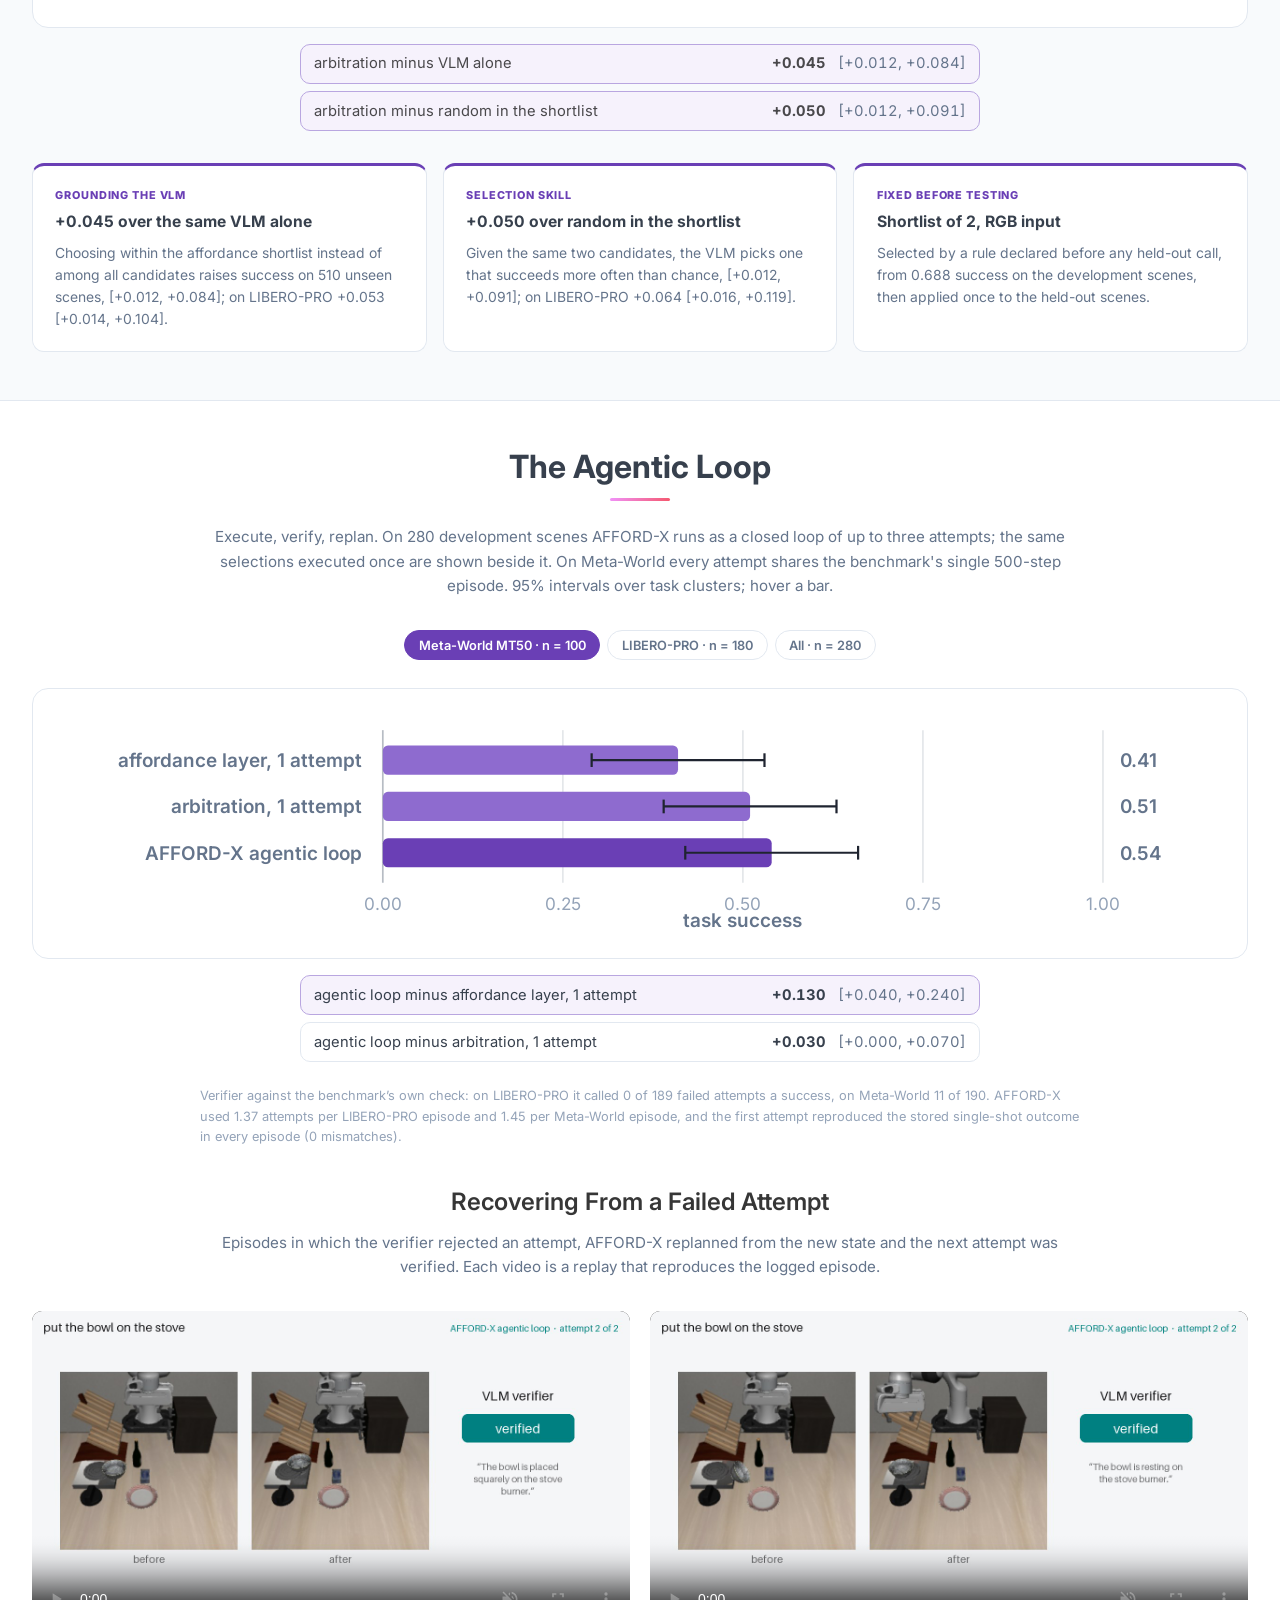
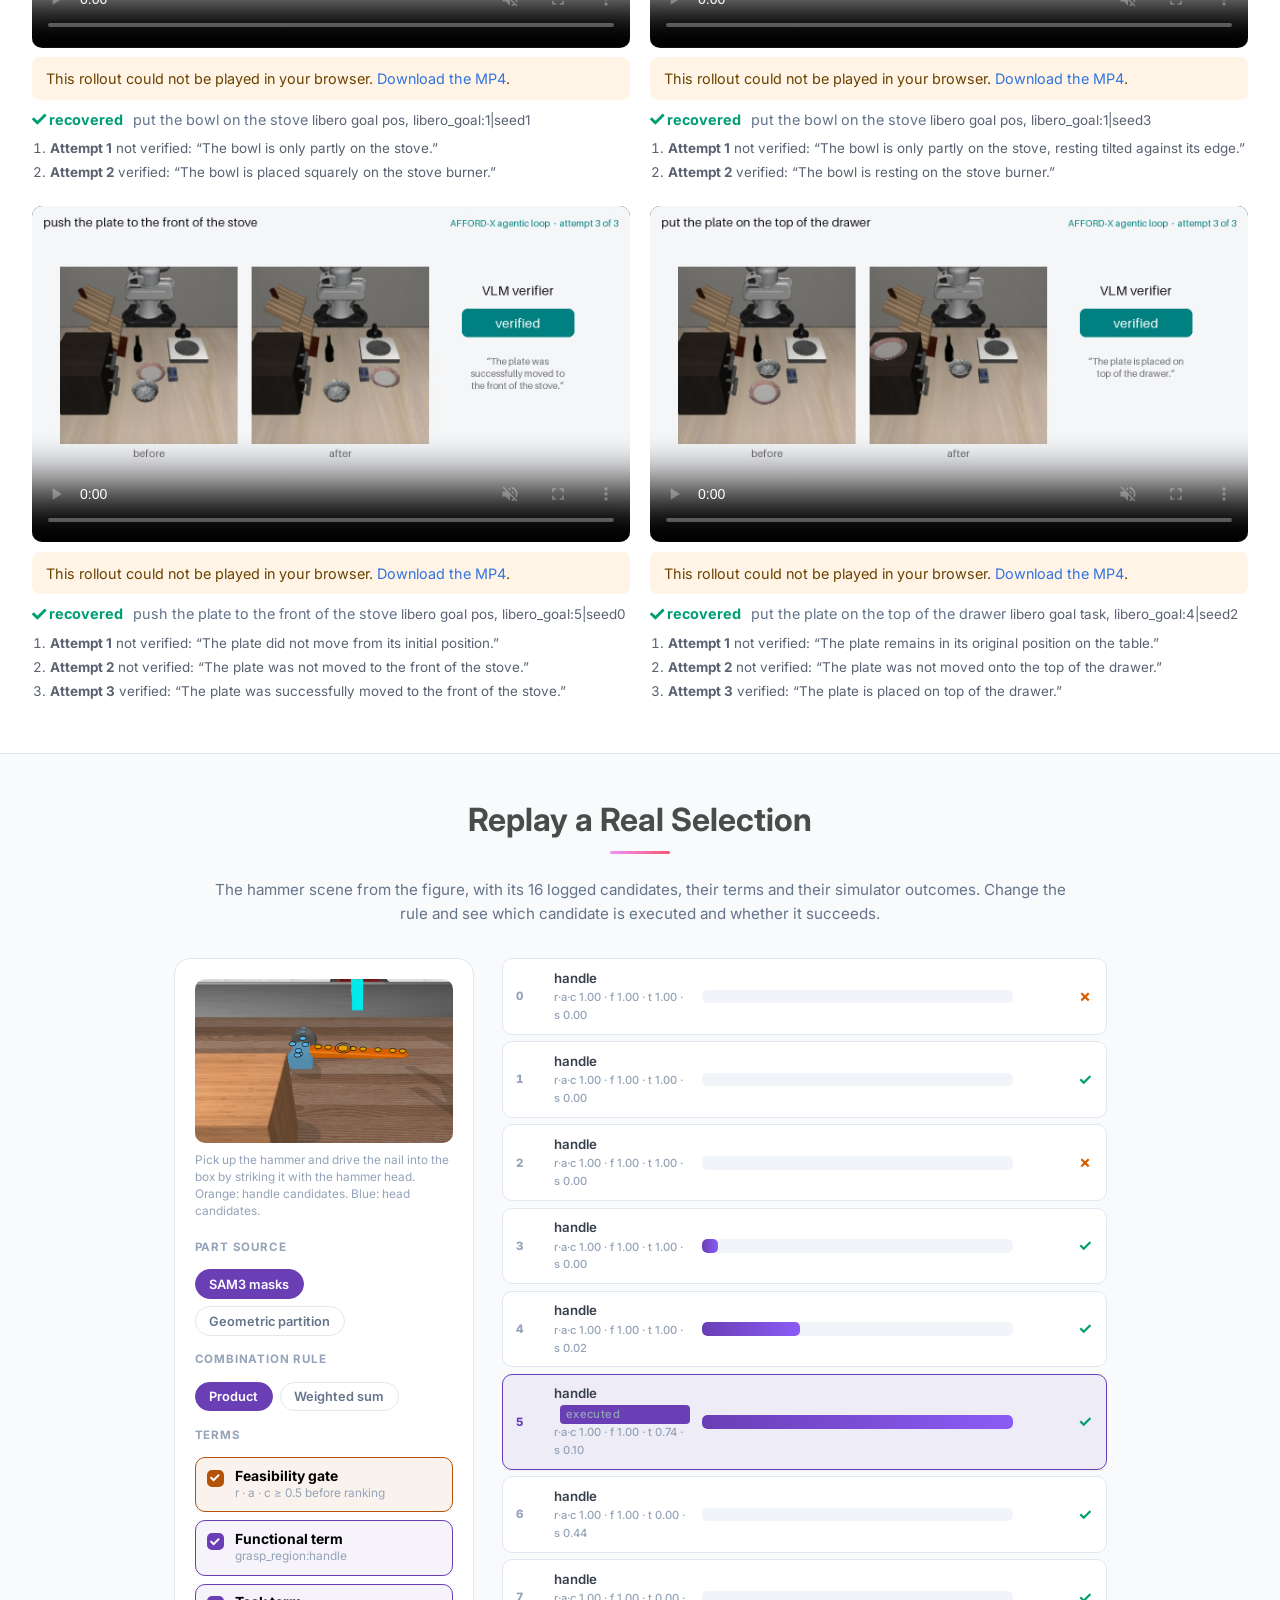
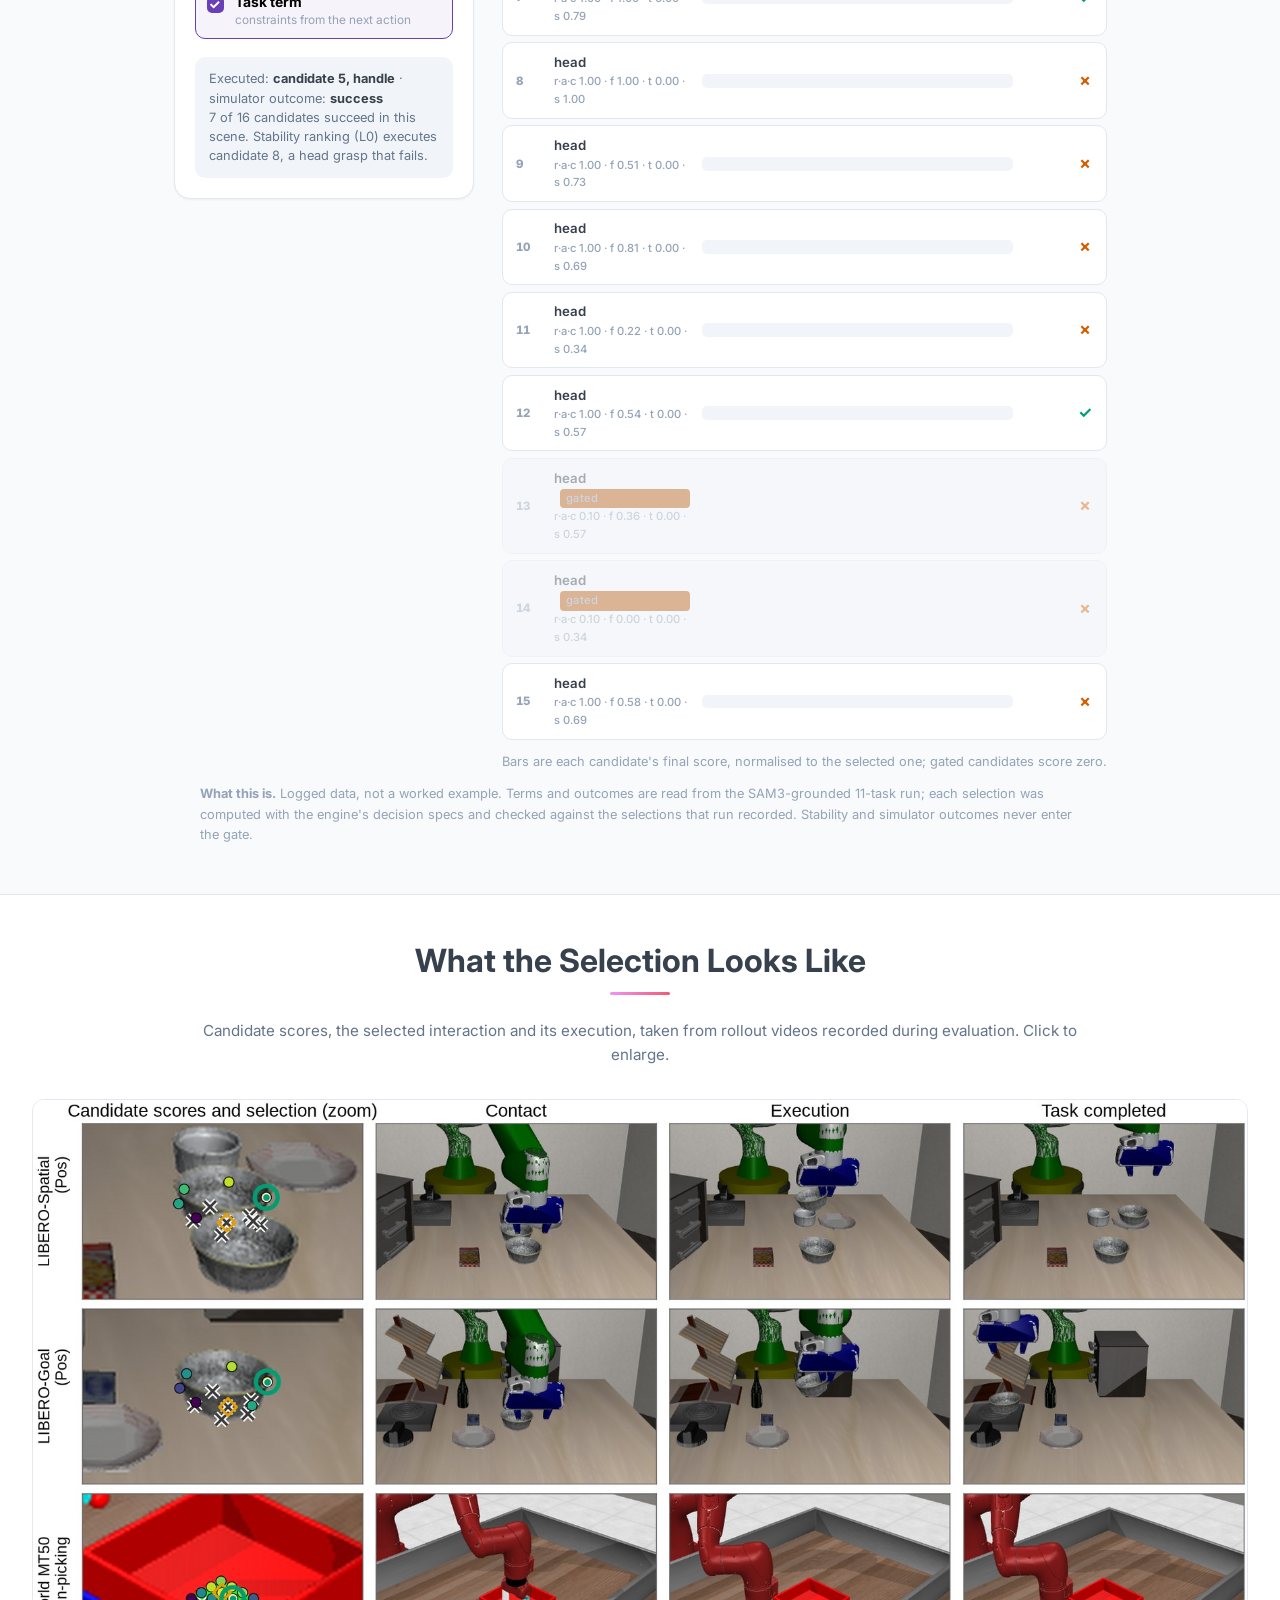
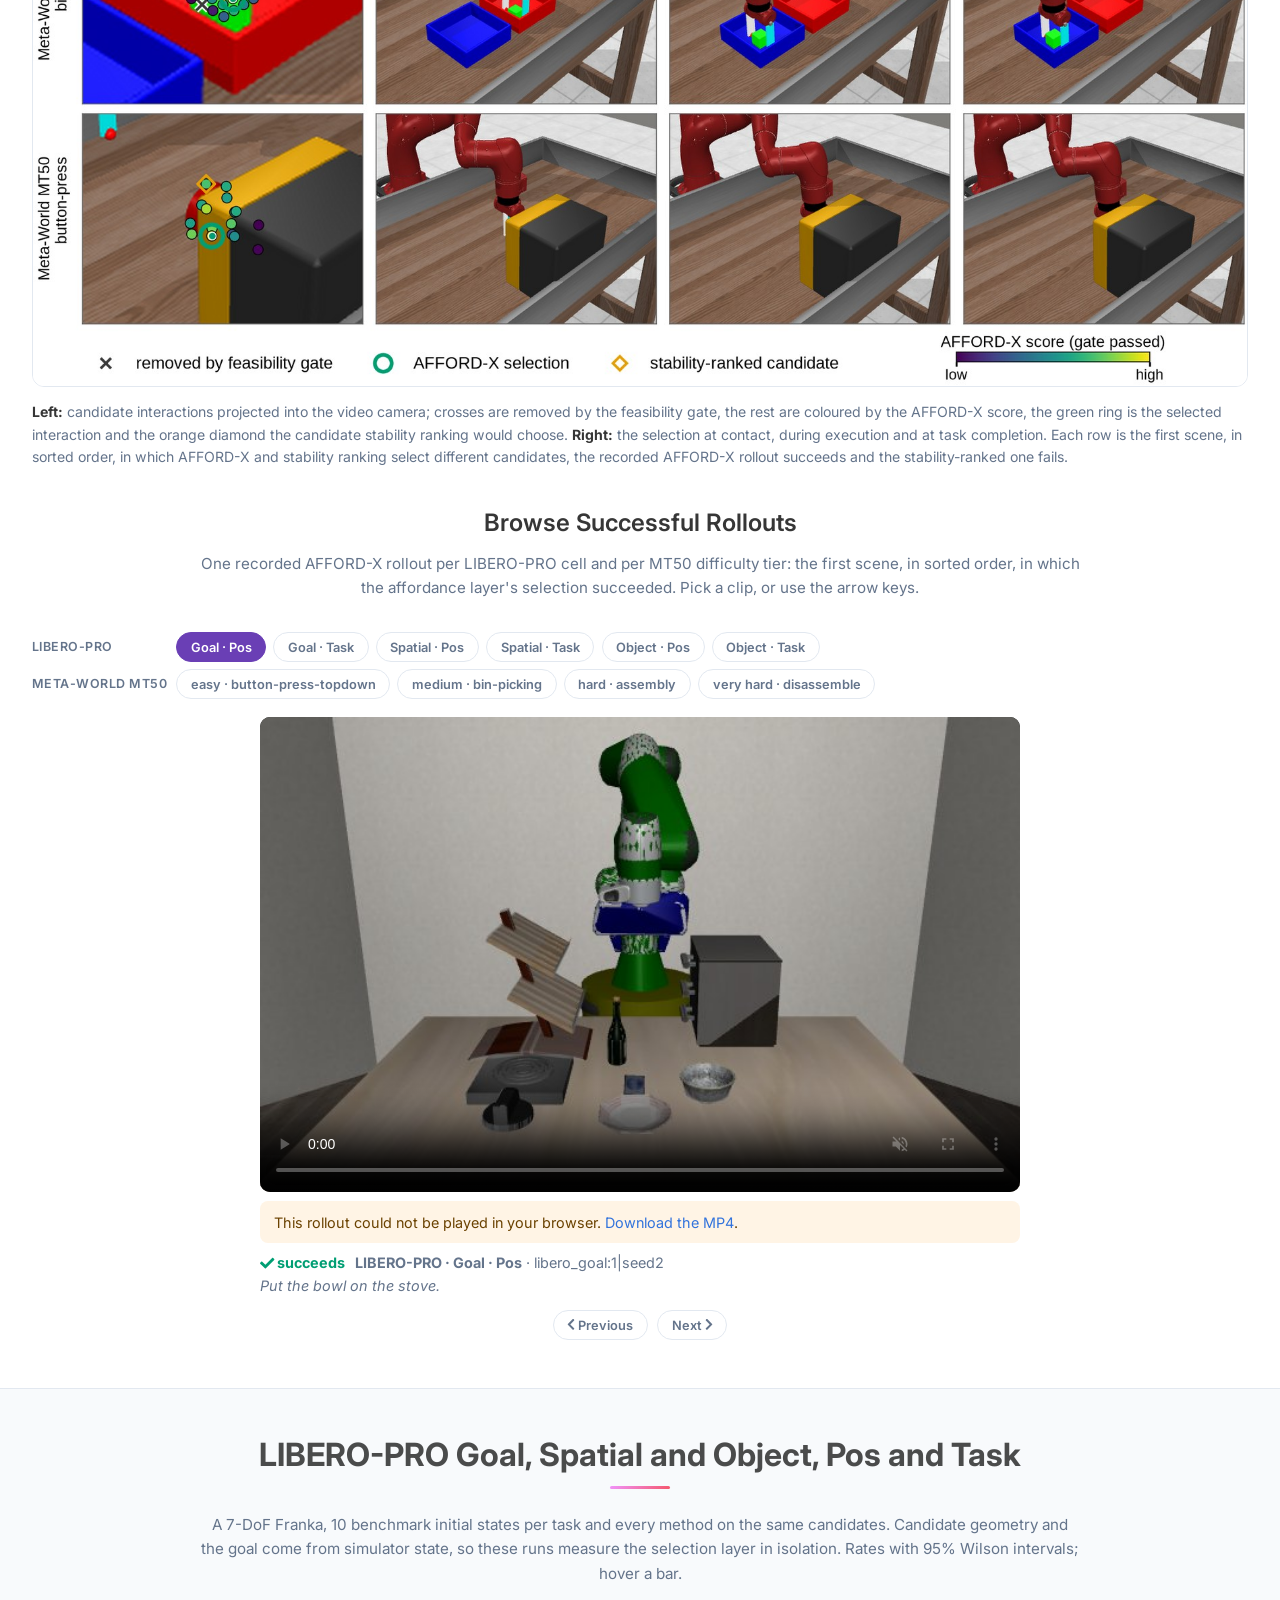
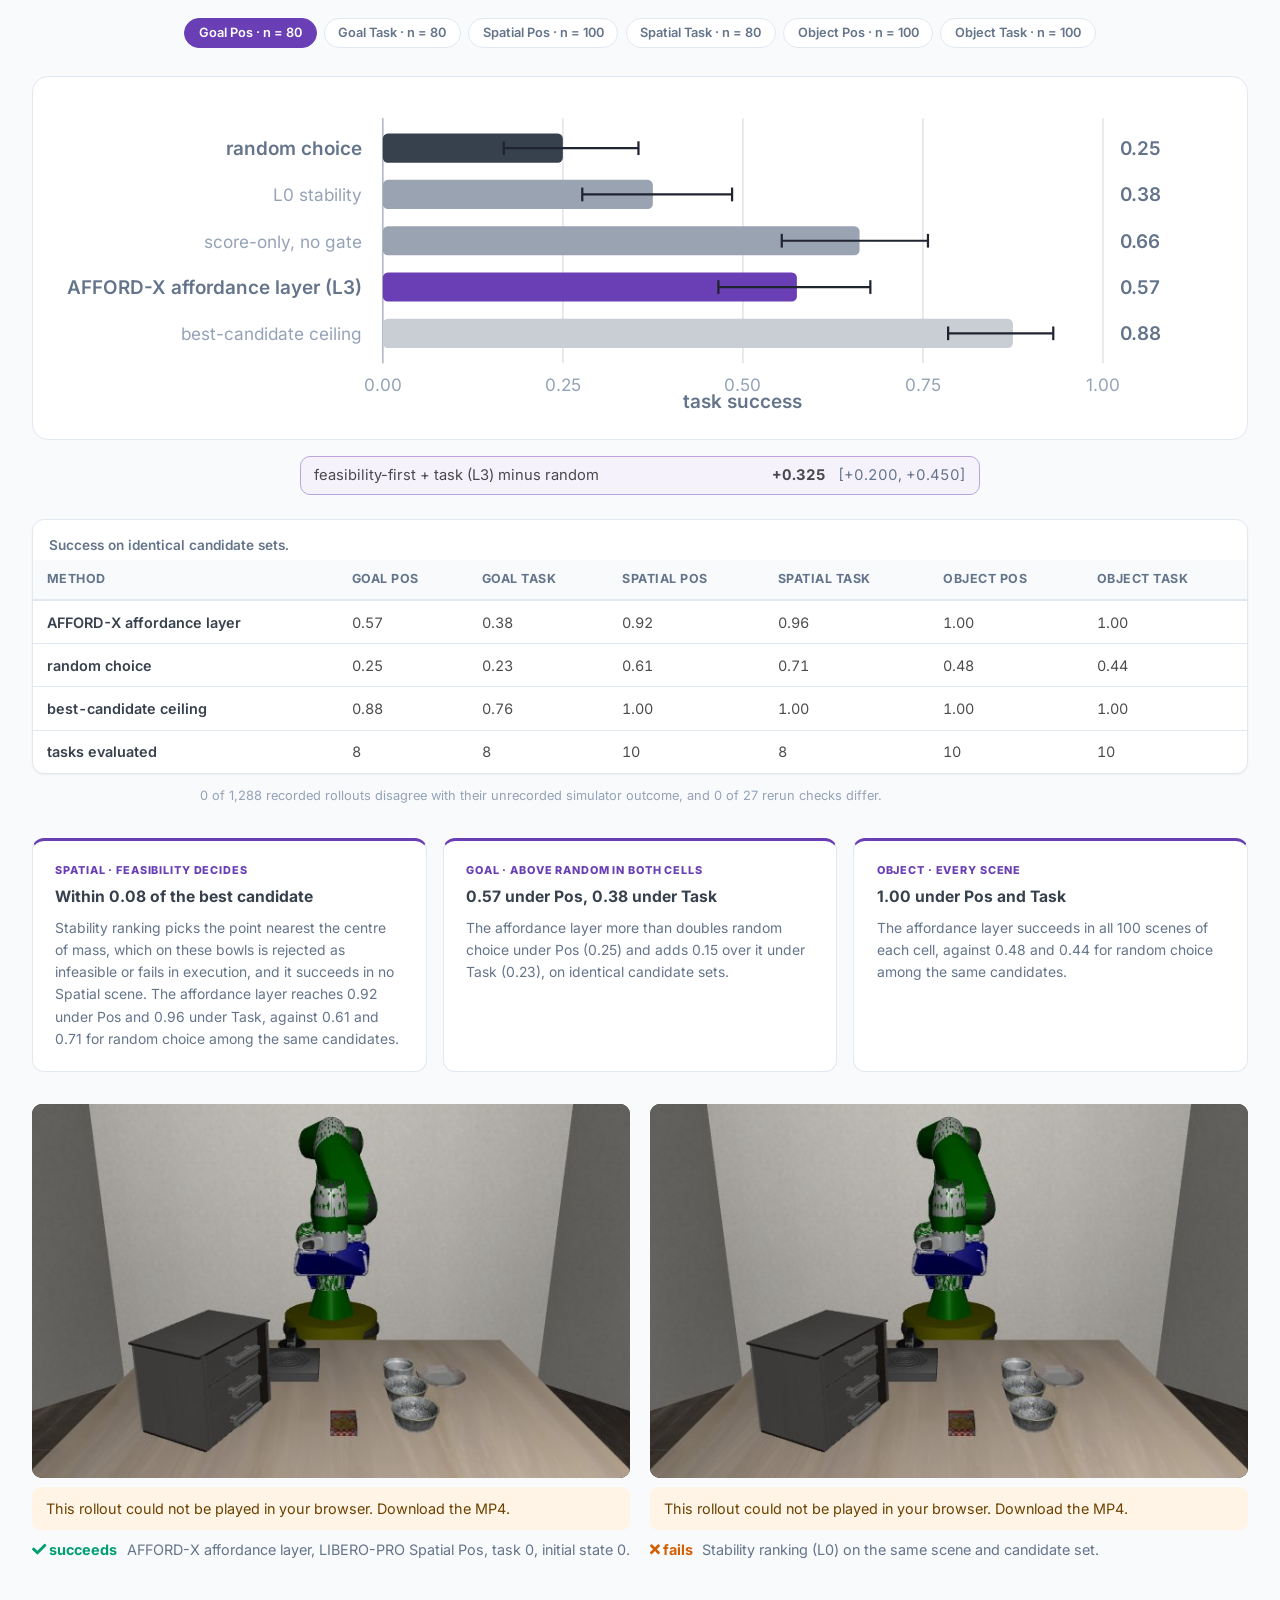
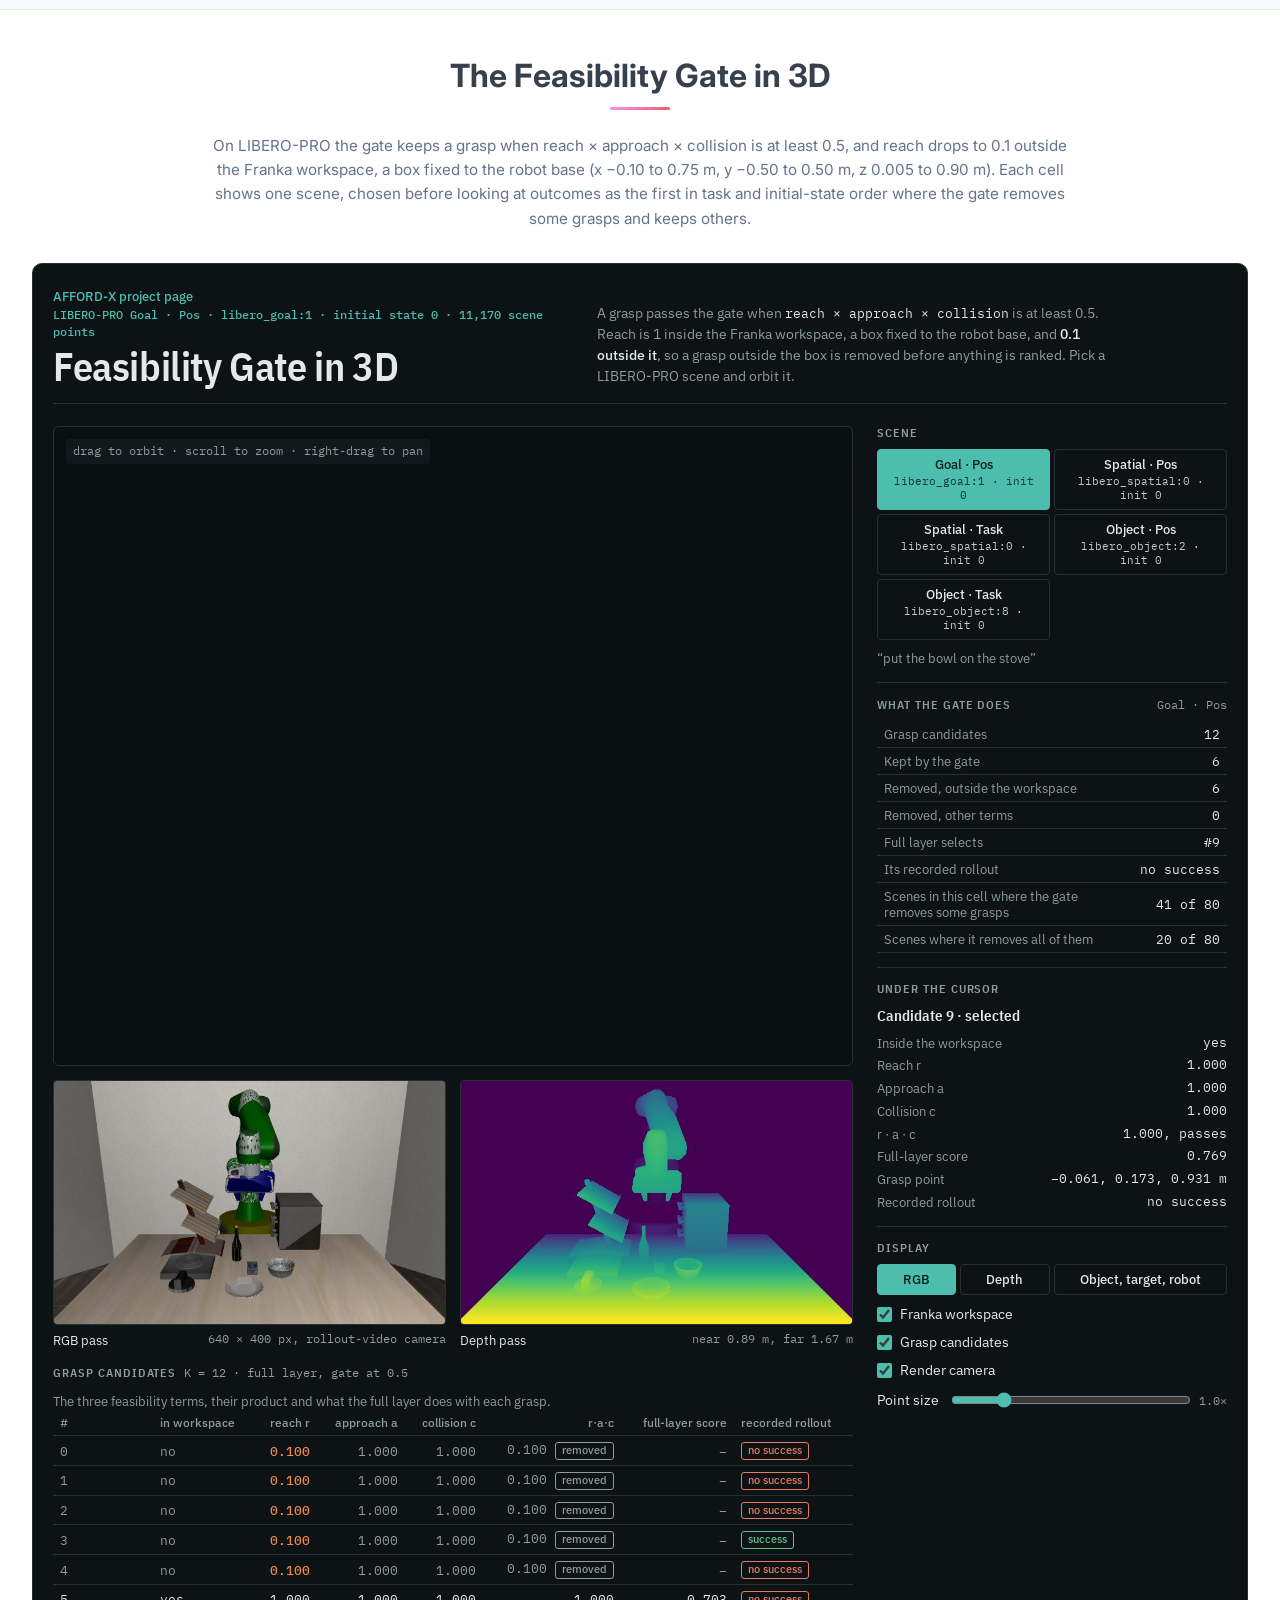
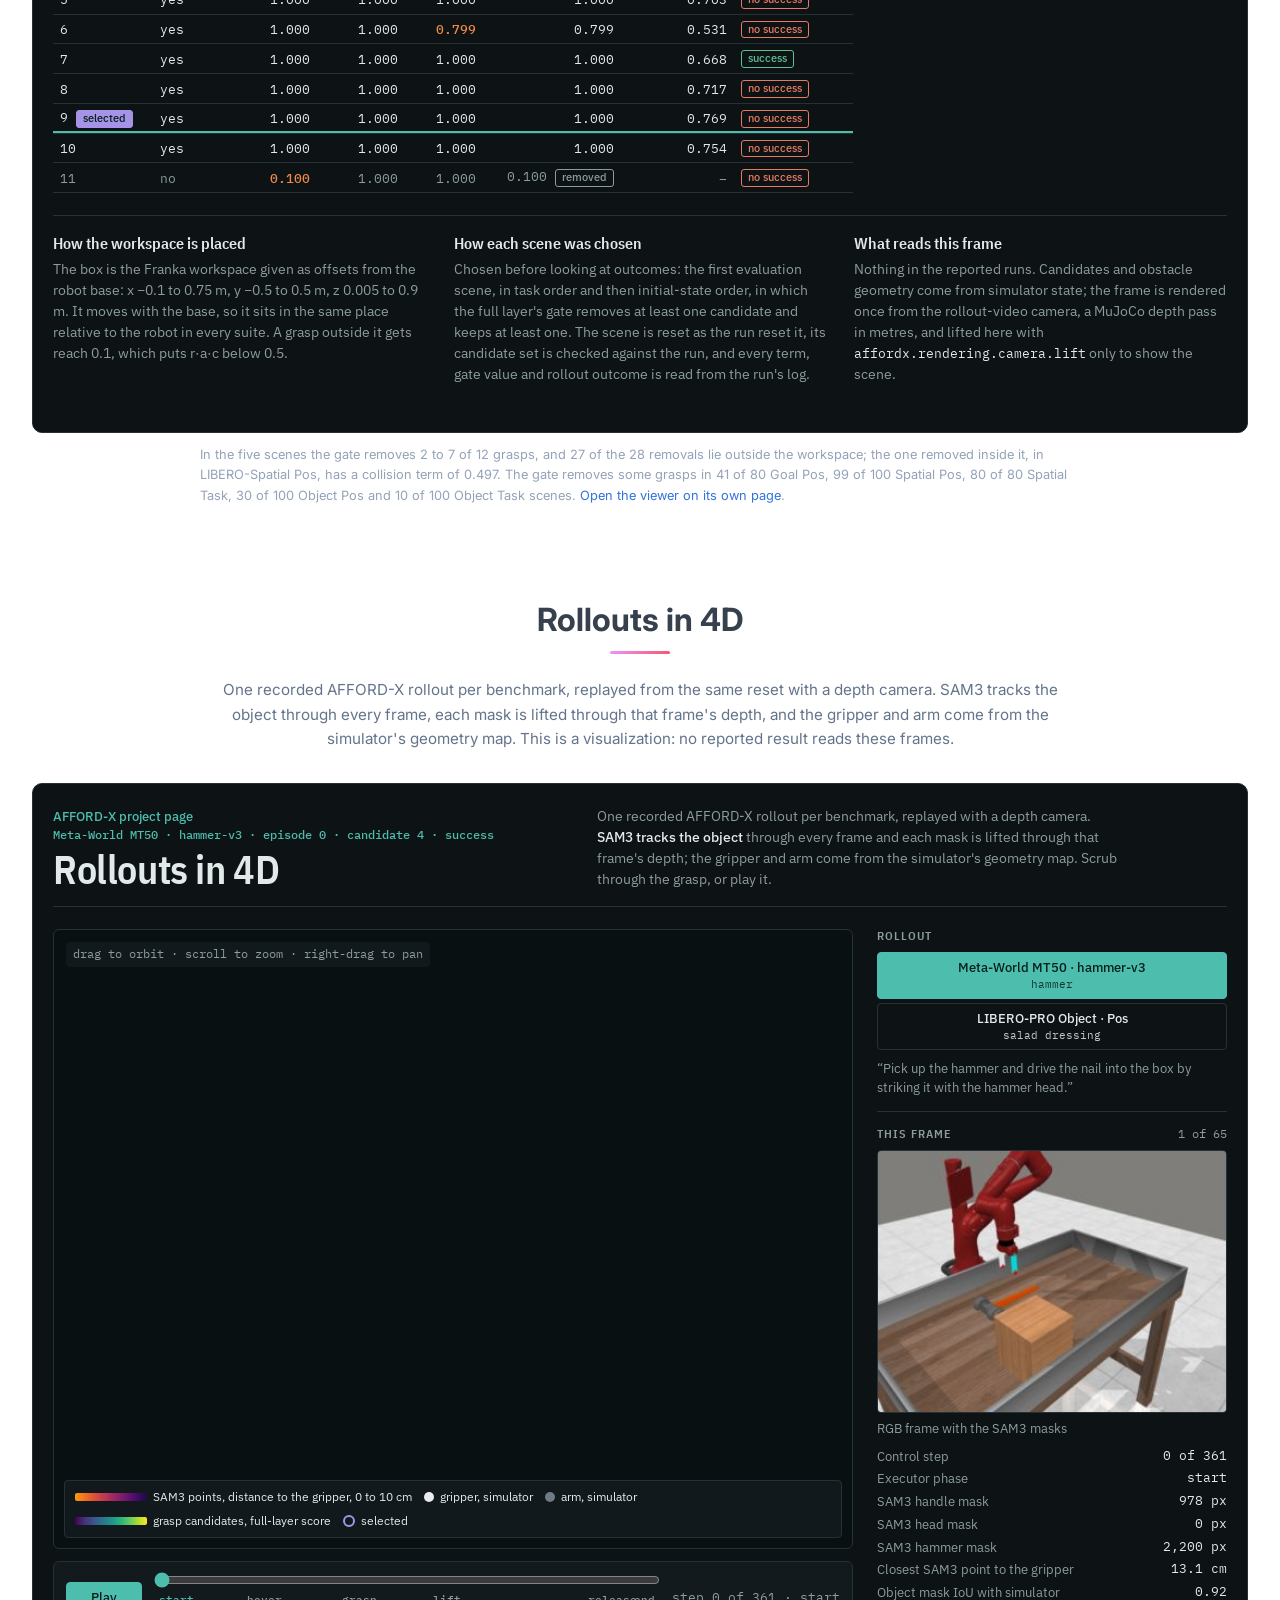
==== commit 7318c93c: "feat: arbitration and agentic loop on the project page - new framework figure and caption: Propose, " ====
--- a/index.html
+++ b/index.html
@@ -7,7 +7,7 @@
   <!-- Primary Meta Tags -->
   <meta name="title" content="AFFORD-X: Affordance-Grounded Agentic Policy for Zero-Shot Robot Manipulation">
   <meta name="description" content="AFFORD-X makes interaction selection explicit: candidate interactions, a feasibility gate, functional affordance and task compatibility, then execution. Evidence on LIBERO-PRO Goal, Spatial and Object under the Pos and Task perturbations and on Meta-World MT50, with rollout videos recorded during evaluation.">
-  <meta name="keywords" content="robot manipulation, affordance grounding, interaction selection, feasibility, SAM3, Gemini, zero-shot, LIBERO-PRO, Meta-World, counterfactual evaluation">
+  <meta name="keywords" content="robot manipulation, affordance grounding, interaction selection, feasibility, vision-language model, agentic loop, zero-shot, LIBERO-PRO, Meta-World, counterfactual evaluation">
   <meta name="robots" content="index, follow">
   <meta name="language" content="English">
   <meta name="author" content="Md Selim Sarowar">
@@ -18,7 +18,7 @@
   <meta property="og:description" content="Remove what the arm cannot execute, then rank by function and task. Counterfactual evaluation on identical candidate sets, with rollout videos.">
   <meta property="og:url" content="https://physical-agi.github.io/AFFORD-X/">
   <meta property="og:image" content="https://physical-agi.github.io/AFFORD-X/static/images/method_framework.png">
-  <meta property="og:image:alt" content="The AFFORD-X framework drawn on one Meta-World scene: instruction and RGB-D observations of the same task, task-definition intent and candidate generator, geometric part terms, feasibility-first selection and successful rollout keyframes; the Gemini proposer and SAM3 grounding are drawn hatched as alternative sources">
+  <meta property="og:image:alt" content="The AFFORD-X framework drawn on logged episodes: propose a typed intent and candidate interactions, ground feasibility, functional and task affordance terms, arbitrate with a feasibility gate, an affordance shortlist and a frozen VLM, then execute and verify in a closed agentic loop">
   <meta property="article:section" content="Robotics">
   <meta property="article:tag" content="robot manipulation">
   <meta property="article:tag" content="affordance">
@@ -101,6 +101,8 @@
     <div class="ai-nav-links" id="ai-nav-links">
       <a href="#abstract">Abstract</a>
       <a href="#method">Method</a>
+      <a href="#arbitration">Arbitration</a>
+      <a href="#loop">Agentic loop</a>
       <a href="#replay">Replay</a>
       <a href="#qualitative">Qualitative</a>
       <a href="#libero">LIBERO-PRO</a>
@@ -166,7 +168,7 @@
                 </span>
               </div>
               <p class="ai-anon-note">
-                Zero-shot: no demonstrations, no reward and no gradient steps. Results at seed 0, updated 15 September 2026.
+                Zero-shot: no demonstrations, no reward and no gradient steps. Updated 22 September 2026.
               </p>
             </div>
           </div>
@@ -181,16 +183,17 @@
       <div class="hero-body">
         <figure class="ai-figure" style="margin-top:0">
           <img src="static/images/method_framework.png" class="ai-zoomable"
-               alt="The AFFORD-X framework on the Meta-World hammer scene: a language instruction and stacked RGB-D observations of the same task; solid components are in the reported configuration (task-definition intent, top-down grasp candidates on object geometry, geometric part partition, feasibility-first rule), hatched grey components (Gemini proposer, SAM3 grounding) are alternative sources; and recorded successful executions on Meta-World and LIBERO-PRO Spatial and Object">
+               alt="The AFFORD-X framework drawn on logged episodes: an instruction and the benchmark's camera RGB; Propose, a typed intent from the task definition and top-down grasp candidates; Ground, feasibility, functional-part and task-compatibility terms with infeasible candidates removed; Arbitrate, a feasibility gate, an affordance shortlist of two and a frozen VLM choosing from the image; Execute and verify, recorded successful rollouts on Meta-World and LIBERO-PRO Spatial and Object with a VLM verifier and a replan loop">
           <figcaption>
-            <strong>AFFORD-X on one scene</strong> (Meta-World hammer, seed 0), scored with the reported
-            configuration. <strong>Solid</strong> components are in every reported result: the intent comes from the task
-            definition, 16 top-down grasp candidates are generated on simulator object geometry, the functional term uses a
-            geometric part partition, and the feasibility-first rule selects. <strong>Hatched grey</strong> components and
-            dashed arrows (the Gemini 3.8 Flash proposer, and SAM3 part grounding on the RGB-D observation with masks lifted
-            through depth) are alternative intent and part sources. <strong>Execute</strong> shows recorded successful
-            rollouts on Meta-World and LIBERO-PRO Spatial and Object. Every image, score and keyframe is read from logged
-            runs, and no module is trained.
+            <strong>AFFORD-X on logged episodes.</strong> <strong>Propose</strong>: a typed intent from the task
+            definition and top-down grasp candidates on the object. <strong>Ground</strong>: feasibility, functional-part
+            and task-compatibility terms for every candidate. <strong>Arbitrate</strong>: the feasibility gate removes what
+            the arm cannot execute, the two gated candidates with the highest affordance score form a shortlist, and a
+            frozen VLM (Gemini 3.8 Flash) chooses between them from the camera image. <strong>Execute and verify</strong>:
+            the executor acts, a frozen VLM verifier compares the before and after images, and an unverified attempt sends
+            the agent back to replan from the new state. The main scene is Meta-World disassemble; the rows are verified
+            successes on LIBERO-PRO Spatial and Object. Every image, score and verdict is read from logged episodes and
+            reproduced by replay, and no module is trained.
           </figcaption>
         </figure>
       </div>
@@ -202,16 +205,16 @@
     <div class="container is-max-desktop">
       <div class="ai-stats">
         <div class="ai-stat">
-          <div class="ai-stat-value" data-count-to="0.92" data-decimals="2">0.00</div>
-          <div class="ai-stat-label">AFFORD-X success on LIBERO-PRO Spatial Pos, n = 100, against 0.61 for random choice (privileged state)</div>
+          <div class="ai-stat-value" data-count-to="0.13" data-decimals="2" data-prefix="+">+0.00</div>
+          <div class="ai-stat-label">Success the agentic loop adds over single-shot AFFORD-X on Meta-World MT50, 100 development scenes, 95% interval [+0.04, +0.24]</div>
         </div>
         <div class="ai-stat">
-          <div class="ai-stat-value" data-count-to="6" data-decimals="0">0</div>
-          <div class="ai-stat-label">Of 6 LIBERO-PRO Pos/Task cells in which AFFORD-X succeeds more often than random choice among the same candidates</div>
+          <div class="ai-stat-value" data-count-to="0.045" data-decimals="3" data-prefix="+">+0.000</div>
+          <div class="ai-stat-label">Held-out success of affordance-grounded arbitration over the same VLM choosing freely, 510 unseen scenes, [+0.012, +0.084]</div>
         </div>
         <div class="ai-stat">
-          <div class="ai-stat-value" data-count-to="0.68" data-decimals="2" data-prefix="+">+0.00</div>
-          <div class="ai-stat-label">Success the feasibility gate adds to a weighted-sum ranking at L1 on LIBERO-PRO Spatial Pos, 95% interval [+0.59, +0.77]</div>
+          <div class="ai-stat-value" data-count-to="0" data-decimals="0">0</div>
+          <div class="ai-stat-label">Failed LIBERO-PRO attempts, of 189, that the verifier accepted as successes</div>
         </div>
         <div class="ai-stat">
           <div class="ai-stat-value" data-count-to="0" data-decimals="0">0</div>
@@ -229,22 +232,23 @@
           <h2 class="title is-3">Abstract</h2>
           <div class="content has-text-justified">
             <p>
-              Direct action generation can commit to an interaction that is plausible, even stable, and still wrong
-              for the task: a hammer held by its head, a bowl grasped where the fingers cannot close. AFFORD-X makes
-              that choice explicit and inspectable. A typed intent names the target, the functional region and the next
-              action, and a <strong>feasibility-first</strong> rule removes candidate interactions the embodiment cannot
-              execute before functional affordance and task compatibility rank the rest. In every reported run the intent
-              comes from the task definition and the parts from a geometric partition; a semantic proposer (Gemini 3.8
-              Flash) and SAM3 part grounding are implemented as alternative sources. No module is trained. Evaluation is counterfactual: every compared method
-              ranks the same content-hashed candidate set, and every candidate is executed from the identical start
-              state in the benchmark's own simulator, so a success difference is a difference in the selected
-              interaction. With a 7-DoF Franka on LIBERO-PRO under the position and task perturbations, and with object
-              geometry and the goal read from simulator state so that the selection layer is measured in isolation, the
-              full decision layer succeeds in 0.57 and 0.38 of LIBERO-Goal scenes, 0.92 and 0.96 of LIBERO-Spatial
-              scenes and every LIBERO-Object scene, above random choice among the same candidates in all six cells
-              (10 initial states per task). The same layer is also evaluated on the 50 Meta-World MT50 tasks with a
-              4-DoF Sawyer. Every comparison comes with paired bootstrap intervals and rollout videos recorded during
-              evaluation.
+              Direct action generation can commit to an interaction that is plausible, even stable, and still wrong for
+              the task: a hammer held by its head, a bowl grasped where the fingers cannot close. AFFORD-X makes that
+              choice explicit. Candidate interactions are scored by physical feasibility, functional affordance and task
+              compatibility; a <strong>feasibility gate</strong> removes what the embodiment cannot execute, and a frozen
+              vision-language model <strong>arbitrates</strong> only between the two candidates the affordance terms rank
+              highest, choosing from the camera image. A closed <strong>agentic loop</strong> executes the choice, asks a
+              frozen VLM verifier whether the before and after images show the task done, and replans from the new state
+              until it is verified. No module is trained. Evaluation is counterfactual: every method ranks the same
+              content-hashed candidate set and every candidate is executed in the benchmark's own simulator, so a success
+              difference is a difference in the selected interaction. On 510 LIBERO-PRO and Meta-World MT50 scenes held
+              out from every design choice, grounding the VLM in the affordance shortlist raises success over the same VLM
+              choosing freely by 0.045 [0.012, 0.084], and by 0.053 [0.014, 0.104] on LIBERO-PRO, and inside the shortlist
+              the VLM beats random choice by 0.050 [0.012, 0.091]. On Meta-World MT50 the agentic loop reaches 0.54 against
+              0.41 for single-shot selection on the same 100 development scenes, +0.13 [0.04, 0.24], and on LIBERO-PRO the
+              verifier accepted none of 189 failed attempts. Candidate geometry comes from simulator state, so the
+              selection layer is measured in isolation, and every comparison carries paired bootstrap intervals and
+              rollout videos recorded during evaluation.
             </p>
           </div>
         </div>
@@ -257,7 +261,7 @@
     <div class="container is-max-desktop">
       <h2 class="title is-3 has-text-centered">From Instruction to Interaction</h2>
       <p class="ai-section-intro">
-        Five stages; only the selection rule is ours, and nothing is trained. Pick a stage.
+        Five stages; the arbitration rule and the agentic loop are ours, and nothing is trained. Pick a stage.
       </p>
 
       <div class="ai-loop">
@@ -273,18 +277,18 @@
           </button>
           <div class="ai-stage-arrow" role="presentation" aria-hidden="true"><i class="fas fa-arrow-down"></i></div>
           <button class="ai-stage" role="tab" aria-selected="false" data-stage="ground" style="--stage-c:var(--stage-ground)">
-            <span class="ai-stage-num">D</span>
-            <span><span class="ai-stage-name">Ground parts</span><span class="ai-stage-sub">Geometric part partition</span></span>
+            <span class="ai-stage-num">C&ndash;E</span>
+            <span><span class="ai-stage-name">Ground affordance</span><span class="ai-stage-sub">Feasibility, functional part, task</span></span>
           </button>
           <div class="ai-stage-arrow" role="presentation" aria-hidden="true"><i class="fas fa-arrow-down"></i></div>
-          <button class="ai-stage" role="tab" aria-selected="false" data-stage="select" style="--stage-c:var(--stage-select)">
+          <button class="ai-stage" role="tab" aria-selected="false" data-stage="arbitrate" style="--stage-c:var(--stage-select)">
             <span class="ai-stage-num">F</span>
-            <span><span class="ai-stage-name">Gate, then rank</span><span class="ai-stage-sub">Ours. Feasibility first, preference second</span></span>
+            <span><span class="ai-stage-name">Arbitrate</span><span class="ai-stage-sub">Ours. Gate, affordance shortlist, VLM choice</span></span>
           </button>
           <div class="ai-stage-arrow" role="presentation" aria-hidden="true"><i class="fas fa-arrow-down"></i></div>
           <button class="ai-stage" role="tab" aria-selected="false" data-stage="execute" style="--stage-c:var(--stage-execute)">
             <span class="ai-stage-num">G</span>
-            <span><span class="ai-stage-name">Execute</span><span class="ai-stage-sub">Scripted executor, benchmark success check</span></span>
+            <span><span class="ai-stage-name">Execute and verify</span><span class="ai-stage-sub">Ours. Closed agentic loop</span></span>
           </button>
         </div>
         <div class="ai-loop-detail" id="ai-loop-detail">
@@ -316,9 +320,9 @@
           </div>
           <div class="ai-note">
             <h3>The gate</h3>
-            <p>A candidate is eligible when <em>r&middot;a&middot;c</em>&nbsp;&ge;&nbsp;0.5. When no candidate passes,
-              the rule abstains and the episode counts as a failure, rather than executing something the arm cannot
-              do.</p>
+            <p>A candidate is eligible when <em>r&middot;a&middot;c</em>&nbsp;&ge;&nbsp;0.5. The two eligible candidates
+              with the highest affordance score go to the VLM arbiter; when no candidate passes, the arbiter chooses among
+              all candidates instead of the arm executing nothing.</p>
           </div>
         </div>
       </div>
@@ -363,7 +367,7 @@
         <div class="ai-note-grid">
           <div class="ai-note">
             <h3>Measured as a factorial</h3>
-            <p>Every level L1 to L4 runs the same rank terms under gate &isin; {none, feasibility} and combination
+            <p>Every level L1 to L3 runs the same rank terms under gate &isin; {none, feasibility} and combination
               &isin; {weighted sum, product}, so the gate and the combination rule are measured separately rather
               than as one package.</p>
           </div>
@@ -400,8 +404,73 @@
         Runs are immutable directories with resolved configs, code hashes, package versions and a file manifest, and
         suites launch from frozen source snapshots. Rollout videos are recorded while the selected candidates execute,
         and each is checked against the method's selection. In the current LIBERO-PRO runs, none of the 1,288 recorded
-        rollouts disagrees with its unrecorded simulator outcome.
-      </p>
+        rollouts disagrees with its unrecorded simulator outcome. The arbitration rule was fixed on development scenes by
+        a declared procedure and tested once on held-out scenes; the agentic loop runs online, each attempt from the state
+        the previous one left, and its first attempt reproduced the stored single-shot outcome in all 280 episodes.
+      </p>
+    </div>
+  </section>
+
+  <!-- Arbitration -->
+  <section class="section hero is-light" id="arbitration">
+    <div class="container is-max-desktop">
+      <h2 class="title is-3 has-text-centered">Affordance-Grounded Arbitration</h2>
+      <p class="ai-section-intro">
+        The rule was fixed on 280 development scenes and then tested once on 510 scenes that played no part in any
+        choice: LIBERO-PRO Goal, Spatial and Object under Pos and Task, and Meta-World MT50. Every method ranks the same
+        candidates, and success is the simulator outcome of its choice. 95% intervals over task clusters; hover a bar.
+      </p>
+      <div class="ax-pills">
+        <button class="ax-pill is-active" data-arb="all">All held-out &middot; n = 510</button>
+        <button class="ax-pill" data-arb="libero_pro">LIBERO-PRO &middot; n = 360</button>
+        <button class="ax-pill" data-arb="mt50">Meta-World MT50 &middot; n = 150</button>
+      </div>
+      <div class="ax-chart-card ax-chart-host" id="ax-arb"></div>
+      <div class="ax-pairs" id="ax-arb-pairs"></div>
+      <div class="ax-cards ax-cards-3">
+        <div class="ax-card">
+          <div class="ax-card-eyebrow">Grounding the VLM</div>
+          <h3 id="ax-arb-h1"></h3>
+          <p id="ax-arb-p1"></p>
+        </div>
+        <div class="ax-card">
+          <div class="ax-card-eyebrow">Selection skill</div>
+          <h3 id="ax-arb-h2"></h3>
+          <p id="ax-arb-p2"></p>
+        </div>
+        <div class="ax-card">
+          <div class="ax-card-eyebrow">Fixed before testing</div>
+          <h3 id="ax-arb-h3"></h3>
+          <p id="ax-arb-p3"></p>
+        </div>
+      </div>
+    </div>
+  </section>
+
+  <!-- Agentic loop -->
+  <section class="section" id="loop">
+    <div class="container is-max-desktop">
+      <h2 class="title is-3 has-text-centered">The Agentic Loop</h2>
+      <p class="ai-section-intro">
+        Execute, verify, replan. On 280 development scenes AFFORD-X runs as a closed loop of up to three attempts; the
+        same selections executed once are shown beside it. On Meta-World every attempt shares the benchmark's single
+        500-step episode. 95% intervals over task clusters; hover a bar.
+      </p>
+      <div class="ax-pills">
+        <button class="ax-pill is-active" data-loop="mt50">Meta-World MT50 &middot; n = 100</button>
+        <button class="ax-pill" data-loop="libero_pro">LIBERO-PRO &middot; n = 180</button>
+        <button class="ax-pill" data-loop="all">All &middot; n = 280</button>
+      </div>
+      <div class="ax-chart-card ax-chart-host" id="ax-loop"></div>
+      <div class="ax-pairs" id="ax-loop-pairs"></div>
+      <p class="ai-table-note" id="ax-loop-verifier"></p>
+
+      <h3 class="title is-4 has-text-centered" style="margin-top:2.5rem">Recovering From a Failed Attempt</h3>
+      <p class="ai-section-intro">
+        Episodes in which the verifier rejected an attempt, AFFORD-X replanned from the new state and the next attempt
+        was verified. Each video is a replay that reproduces the logged episode.
+      </p>
+      <div class="ax-video-grid" id="ax-recoveries"></div>
     </div>
   </section>
 
@@ -485,7 +554,7 @@
       <h3 class="title is-4 has-text-centered" style="margin-top:2.5rem">Browse Successful Rollouts</h3>
       <p class="ai-section-intro">
         One recorded AFFORD-X rollout per LIBERO-PRO cell and per MT50 difficulty tier: the first scene, in sorted order,
-        in which the full decision layer's selection succeeded. Pick a clip, or use the arrow keys.
+        in which the affordance layer's selection succeeded. Pick a clip, or use the arrow keys.
       </p>
       <div class="ax-gallery" id="ax-gallery">
         <div id="ax-gallery-pills"></div>
@@ -536,19 +605,19 @@
           <div class="ax-card-eyebrow">Spatial &middot; feasibility decides</div>
           <h3>Within 0.08 of the best candidate</h3>
           <p>Stability ranking picks the point nearest the centre of mass, which on these bowls is rejected as
-            infeasible or fails in execution, and it succeeds in no Spatial scene. The full layer reaches 0.92 under Pos
+            infeasible or fails in execution, and it succeeds in no Spatial scene. The affordance layer reaches 0.92 under Pos
             and 0.96 under Task, against 0.61 and 0.71 for random choice among the same candidates.</p>
         </div>
         <div class="ax-card">
           <div class="ax-card-eyebrow">Goal &middot; above random in both cells</div>
           <h3>0.57 under Pos, 0.38 under Task</h3>
-          <p>The full decision layer more than doubles random choice under Pos (0.25) and adds 0.15 over it under
+          <p>The affordance layer more than doubles random choice under Pos (0.25) and adds 0.15 over it under
             Task (0.23), on identical candidate sets.</p>
         </div>
         <div class="ax-card">
           <div class="ax-card-eyebrow">Object &middot; every scene</div>
           <h3>1.00 under Pos and Task</h3>
-          <p>The full layer succeeds in all 100 scenes of each cell, against 0.48 and 0.44 for random choice among
+          <p>The affordance layer succeeds in all 100 scenes of each cell, against 0.48 and 0.44 for random choice among
             the same candidates.</p>
         </div>
       </div>
@@ -556,11 +625,11 @@
       <div class="ax-video-grid">
         <figure class="ax-video">
           <video src="static/videos/libero_spatial_ours.mp4" autoplay muted loop playsinline preload="metadata"></video>
-          <figcaption><span class="ax-outcome is-success"><i class="fas fa-check"></i> succeeds</span> AFFORD-X, full decision layer, LIBERO-PRO Spatial Pos, task 0, initial state 0.</figcaption>
+          <figcaption data-video="libero_spatial_ours.mp4" data-label="AFFORD-X affordance layer"></figcaption>
         </figure>
         <figure class="ax-video">
           <video src="static/videos/libero_spatial_stability.mp4" autoplay muted loop playsinline preload="metadata"></video>
-          <figcaption><span class="ax-outcome is-fail"><i class="fas fa-times"></i> fails</span> Stability ranking (L0) on the same scene and candidate set.</figcaption>
+          <figcaption data-video="libero_spatial_stability.mp4" data-label="Stability ranking (L0) on the same scene and candidate set"></figcaption>
         </figure>
       </div>
     </div>
@@ -623,12 +692,12 @@
 
       <div class="ax-video-grid">
         <figure class="ax-video">
-          <video src="static/videos/metaworld_button_press_ours.mp4" autoplay muted loop playsinline preload="metadata"></video>
-          <figcaption><span class="ax-outcome is-success"><i class="fas fa-check"></i> succeeds</span> AFFORD-X, full decision layer, MT50 button-press, episode 0.</figcaption>
+          <video src="static/videos/metaworld_ours.mp4" autoplay muted loop playsinline preload="metadata"></video>
+          <figcaption data-video="metaworld_ours.mp4" data-label="AFFORD-X affordance layer"></figcaption>
         </figure>
         <figure class="ax-video">
-          <video src="static/videos/metaworld_button_press_stability.mp4" autoplay muted loop playsinline preload="metadata"></video>
-          <figcaption><span class="ax-outcome is-fail"><i class="fas fa-times"></i> fails</span> Stability ranking (L0) on the same scene and candidate set.</figcaption>
+          <video src="static/videos/metaworld_stability.mp4" autoplay muted loop playsinline preload="metadata"></video>
+          <figcaption data-video="metaworld_stability.mp4" data-label="Stability ranking (L0) on the same scene and candidate set"></figcaption>
         </figure>
       </div>
     </div>
--- a/static/css/affordx.css
+++ b/static/css/affordx.css
@@ -65,3 +65,8 @@
 .ai-section-intro, .ai-table-note { max-width: 880px; margin-left: auto; margin-right: auto; }
 #abstract .column.is-four-fifths { max-width: 880px; }
 .ax-embed.is-dark { background: #0D1214; border-color: #253135; }
+
+/* Agentic-loop recoveries */
+.ax-attempts { margin: 0.45rem 0 0 1.1rem; padding: 0; font-size: 0.84rem; color: var(--ax-muted, #5a6272); }
+.ax-attempts li { margin: 0.15rem 0; }
+.ax-muted { color: var(--ax-muted, #5a6272); font-size: 0.84rem; }
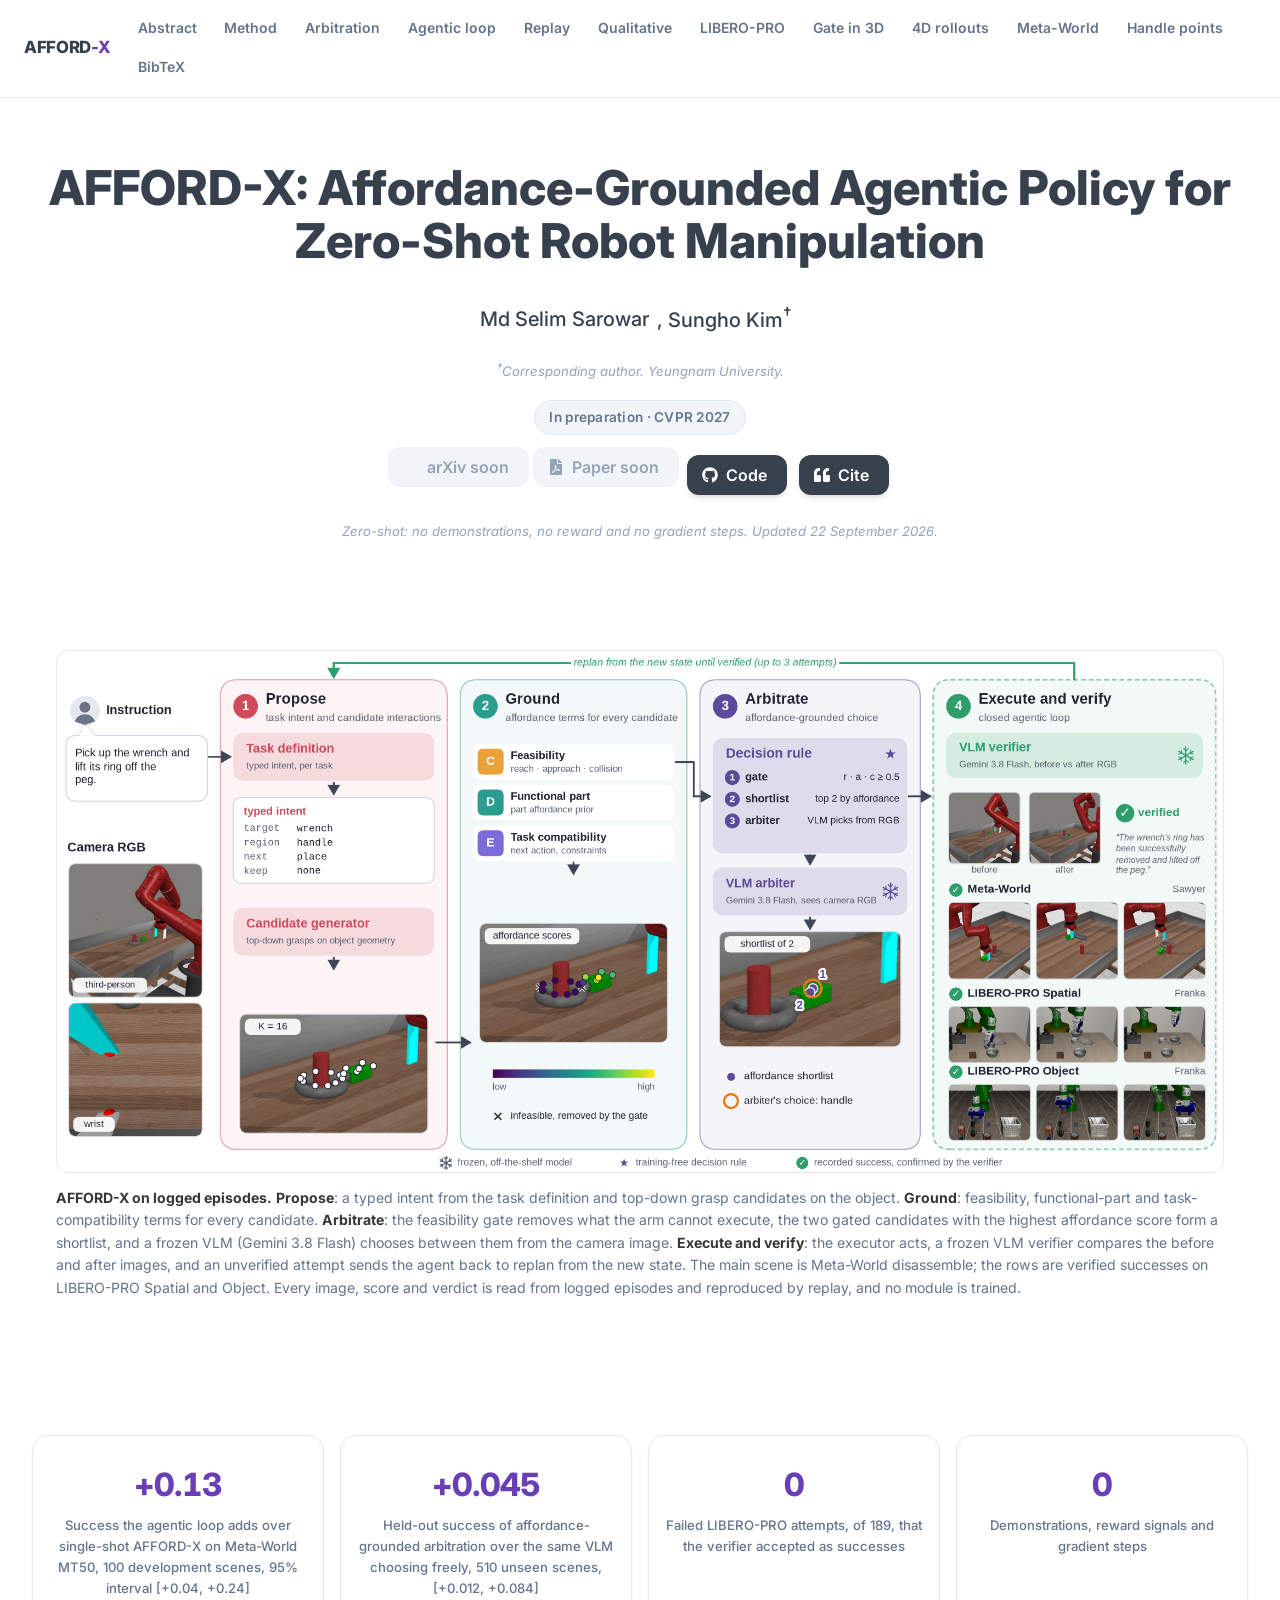
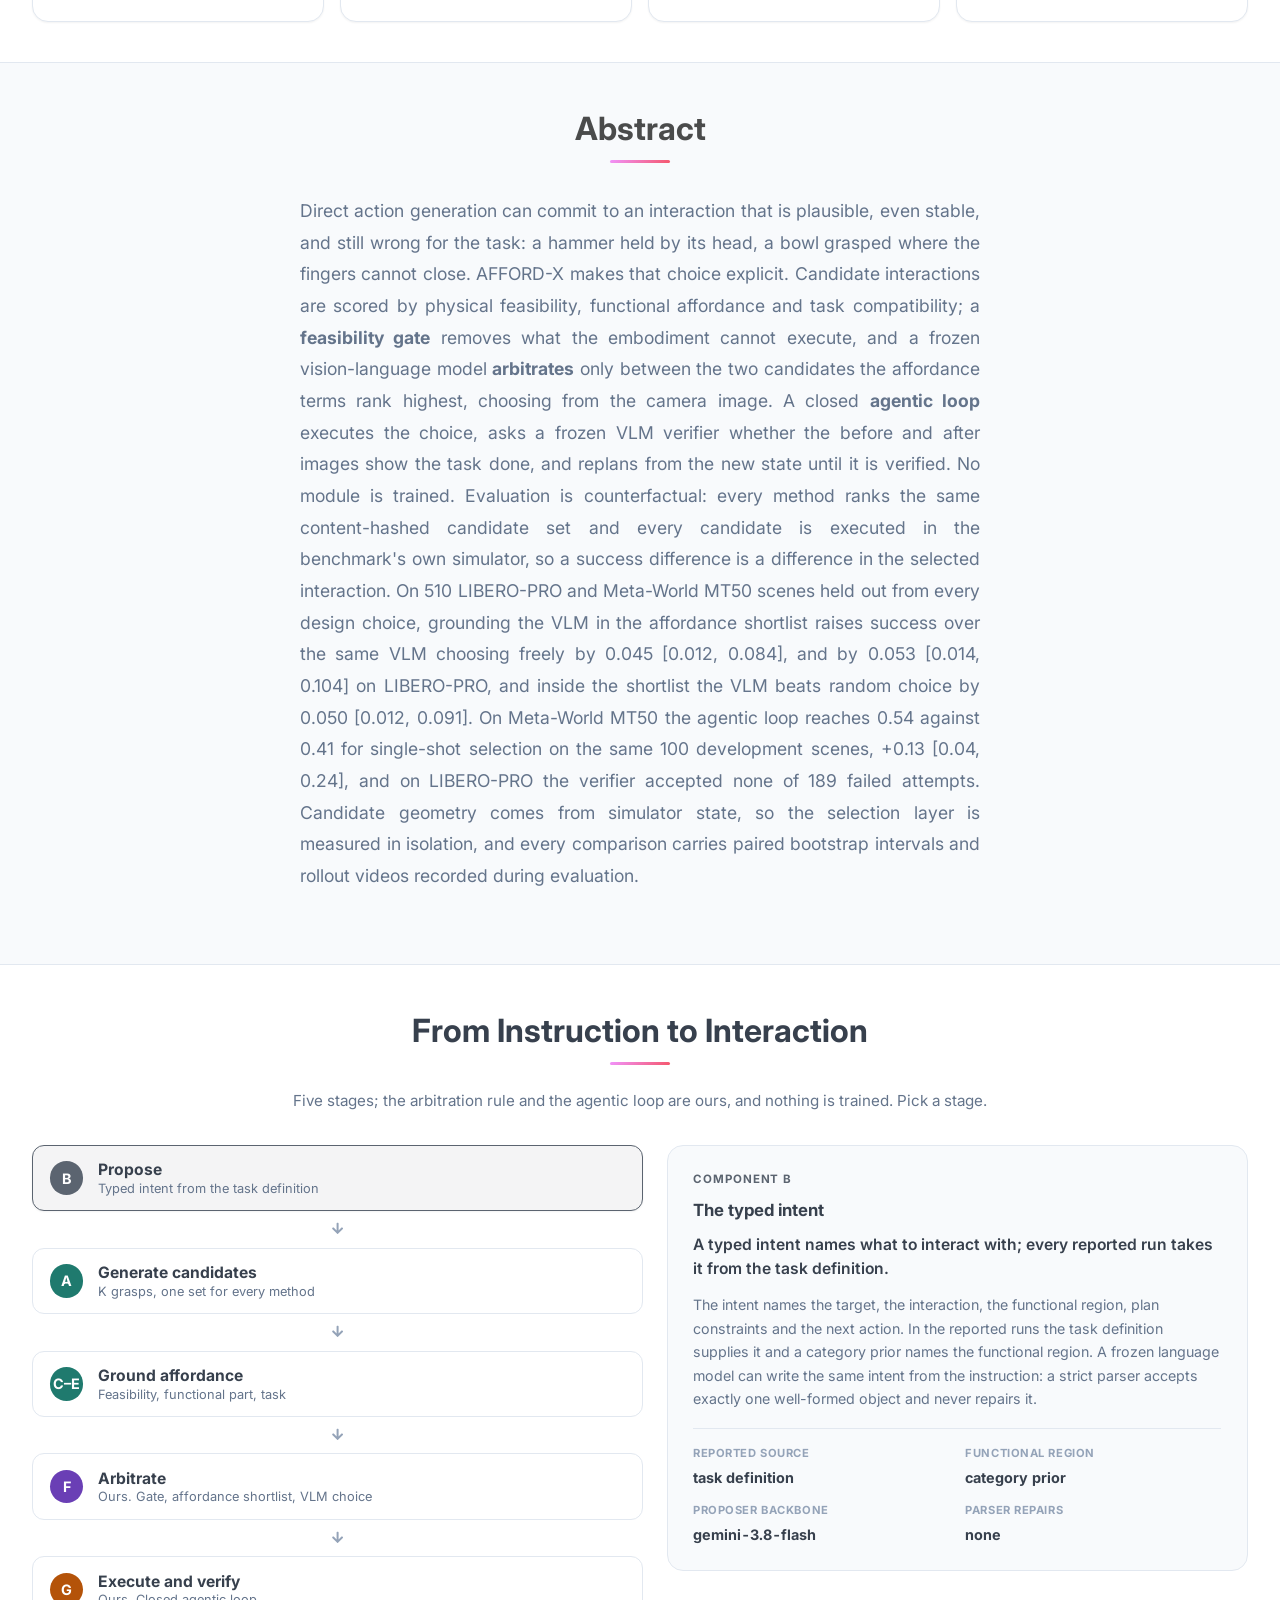
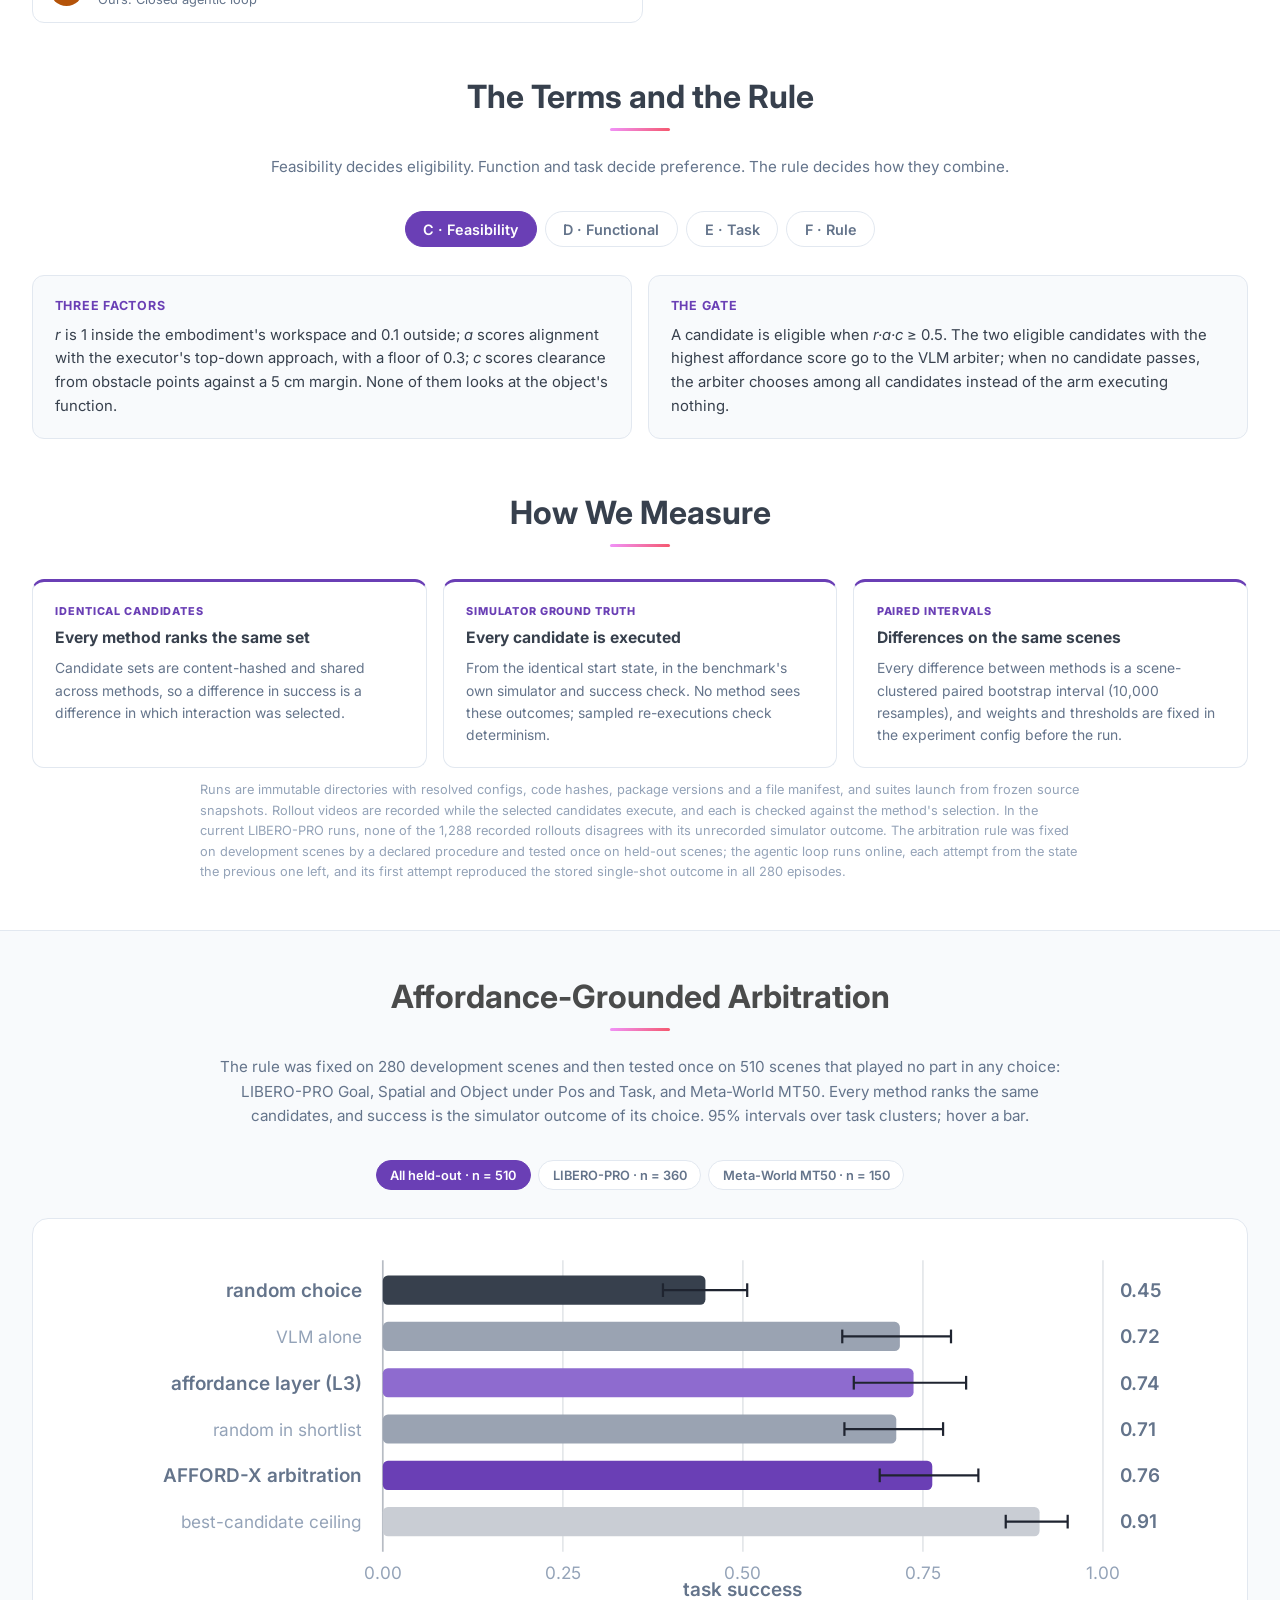
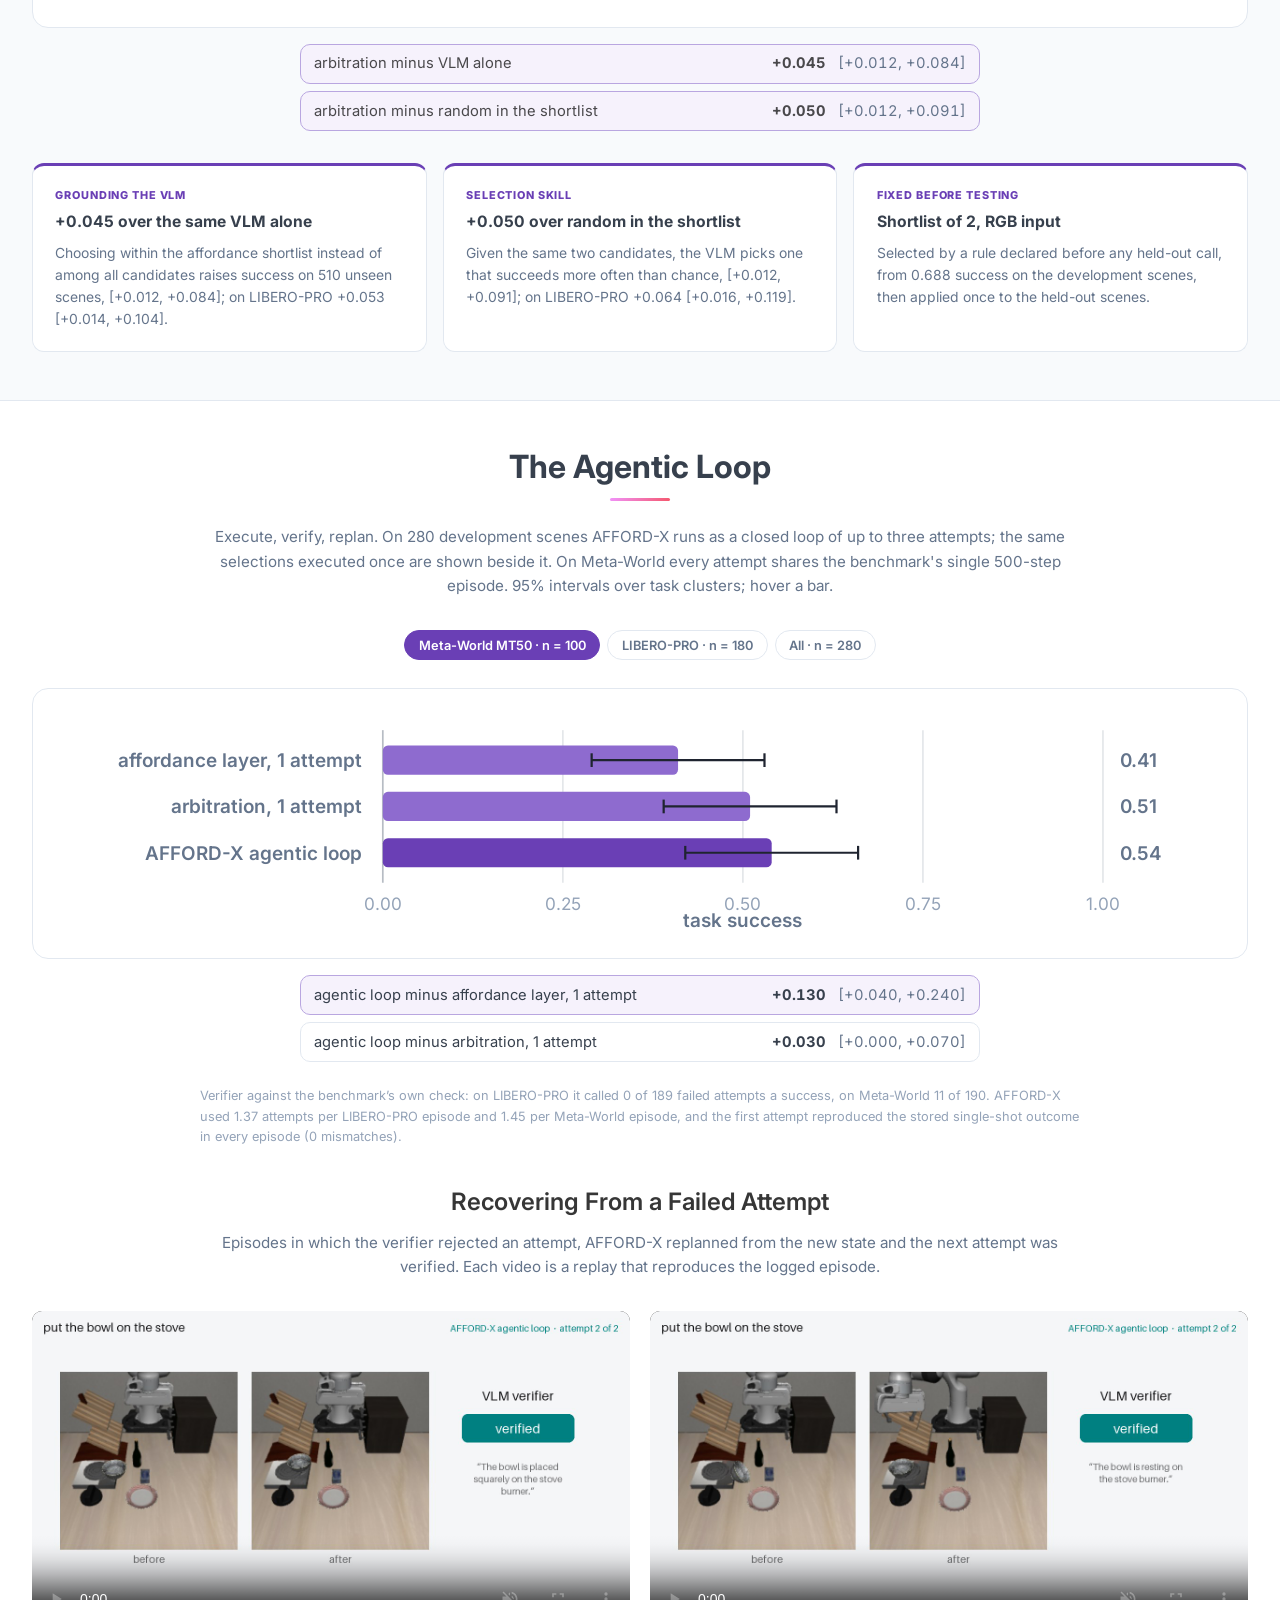
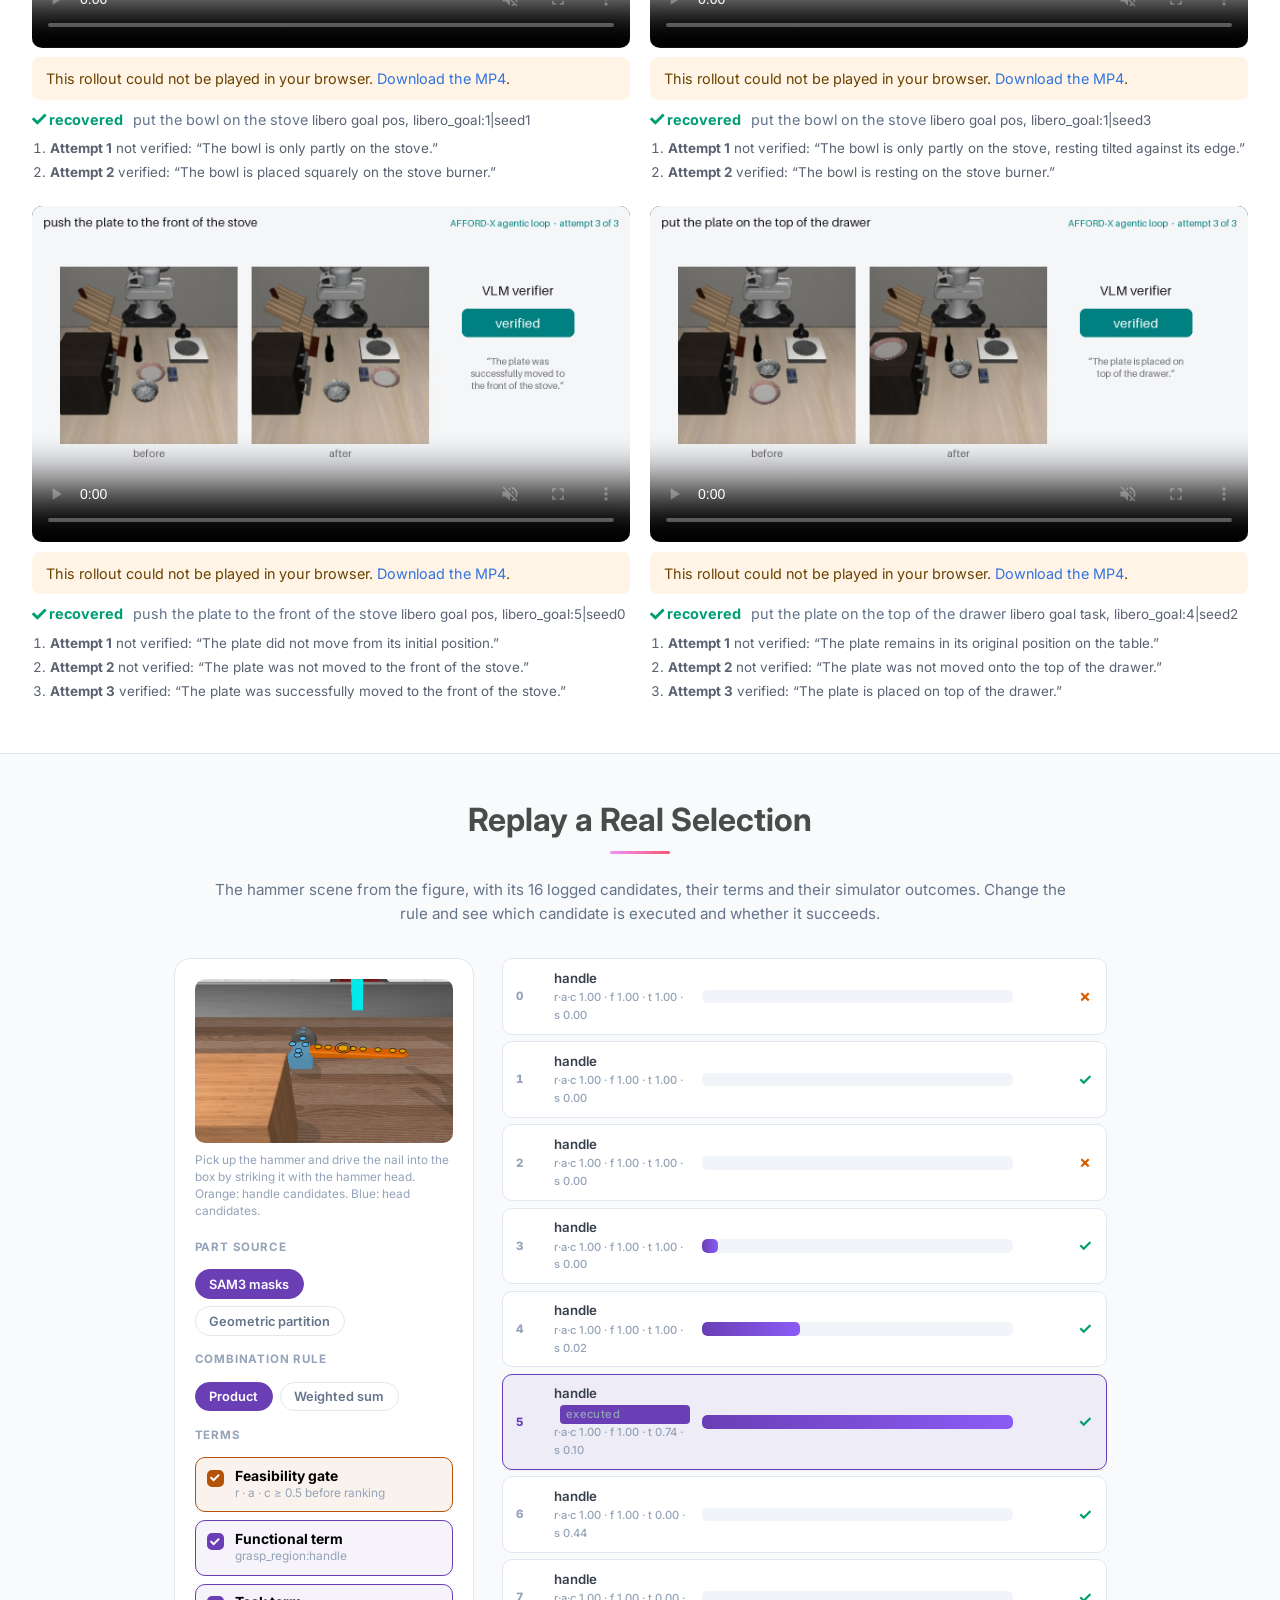
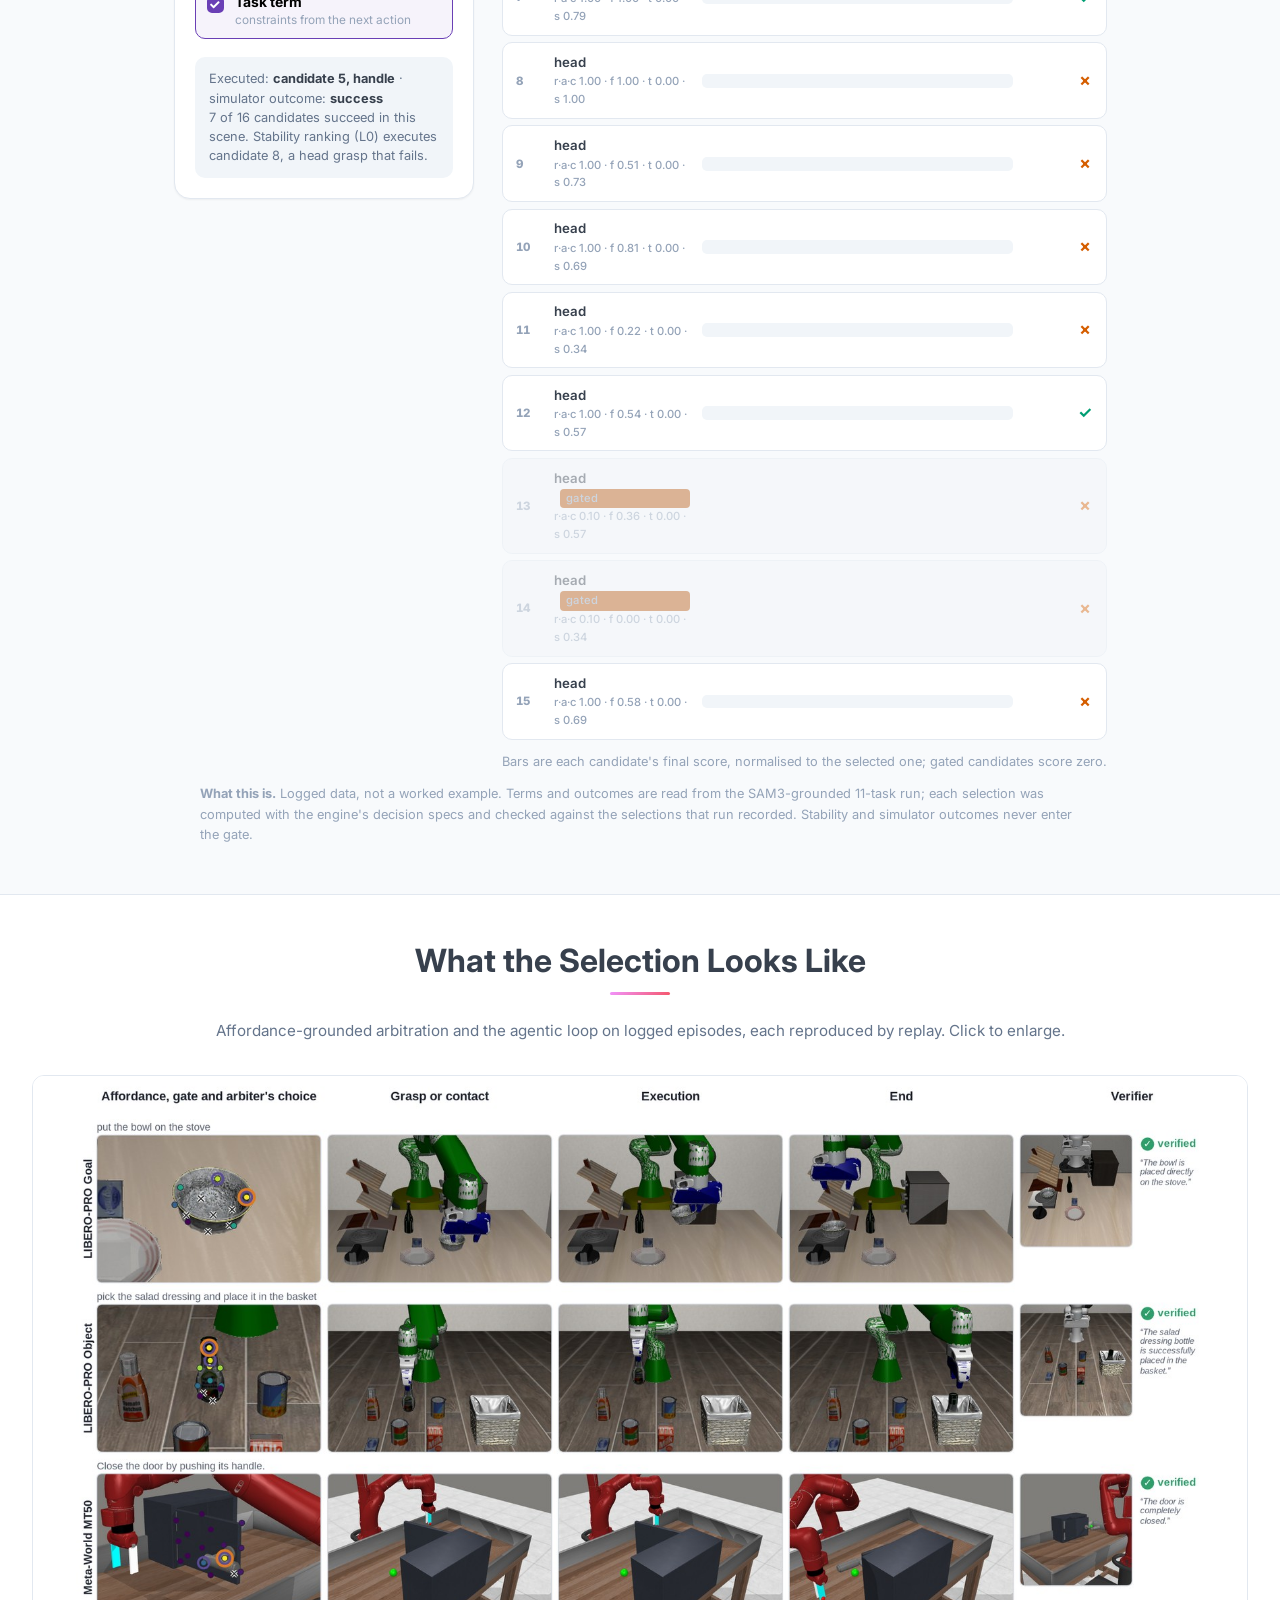
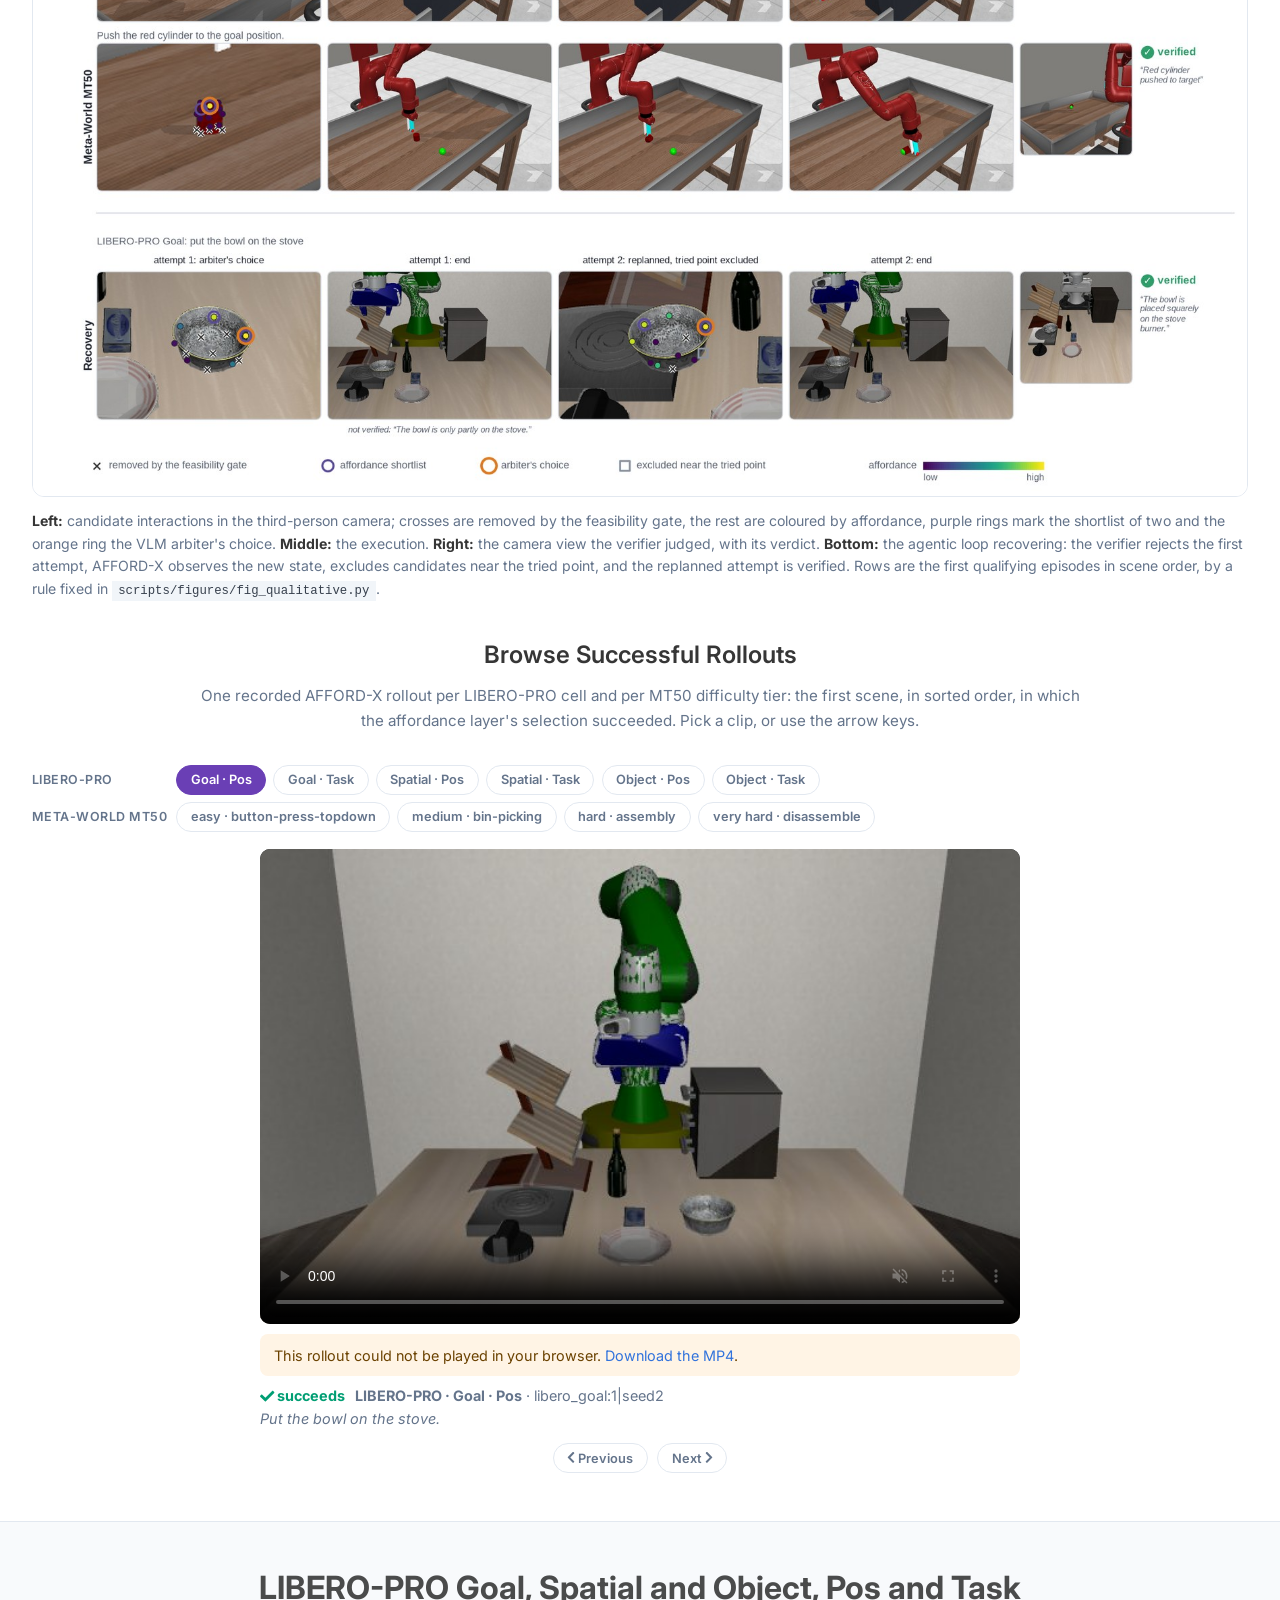
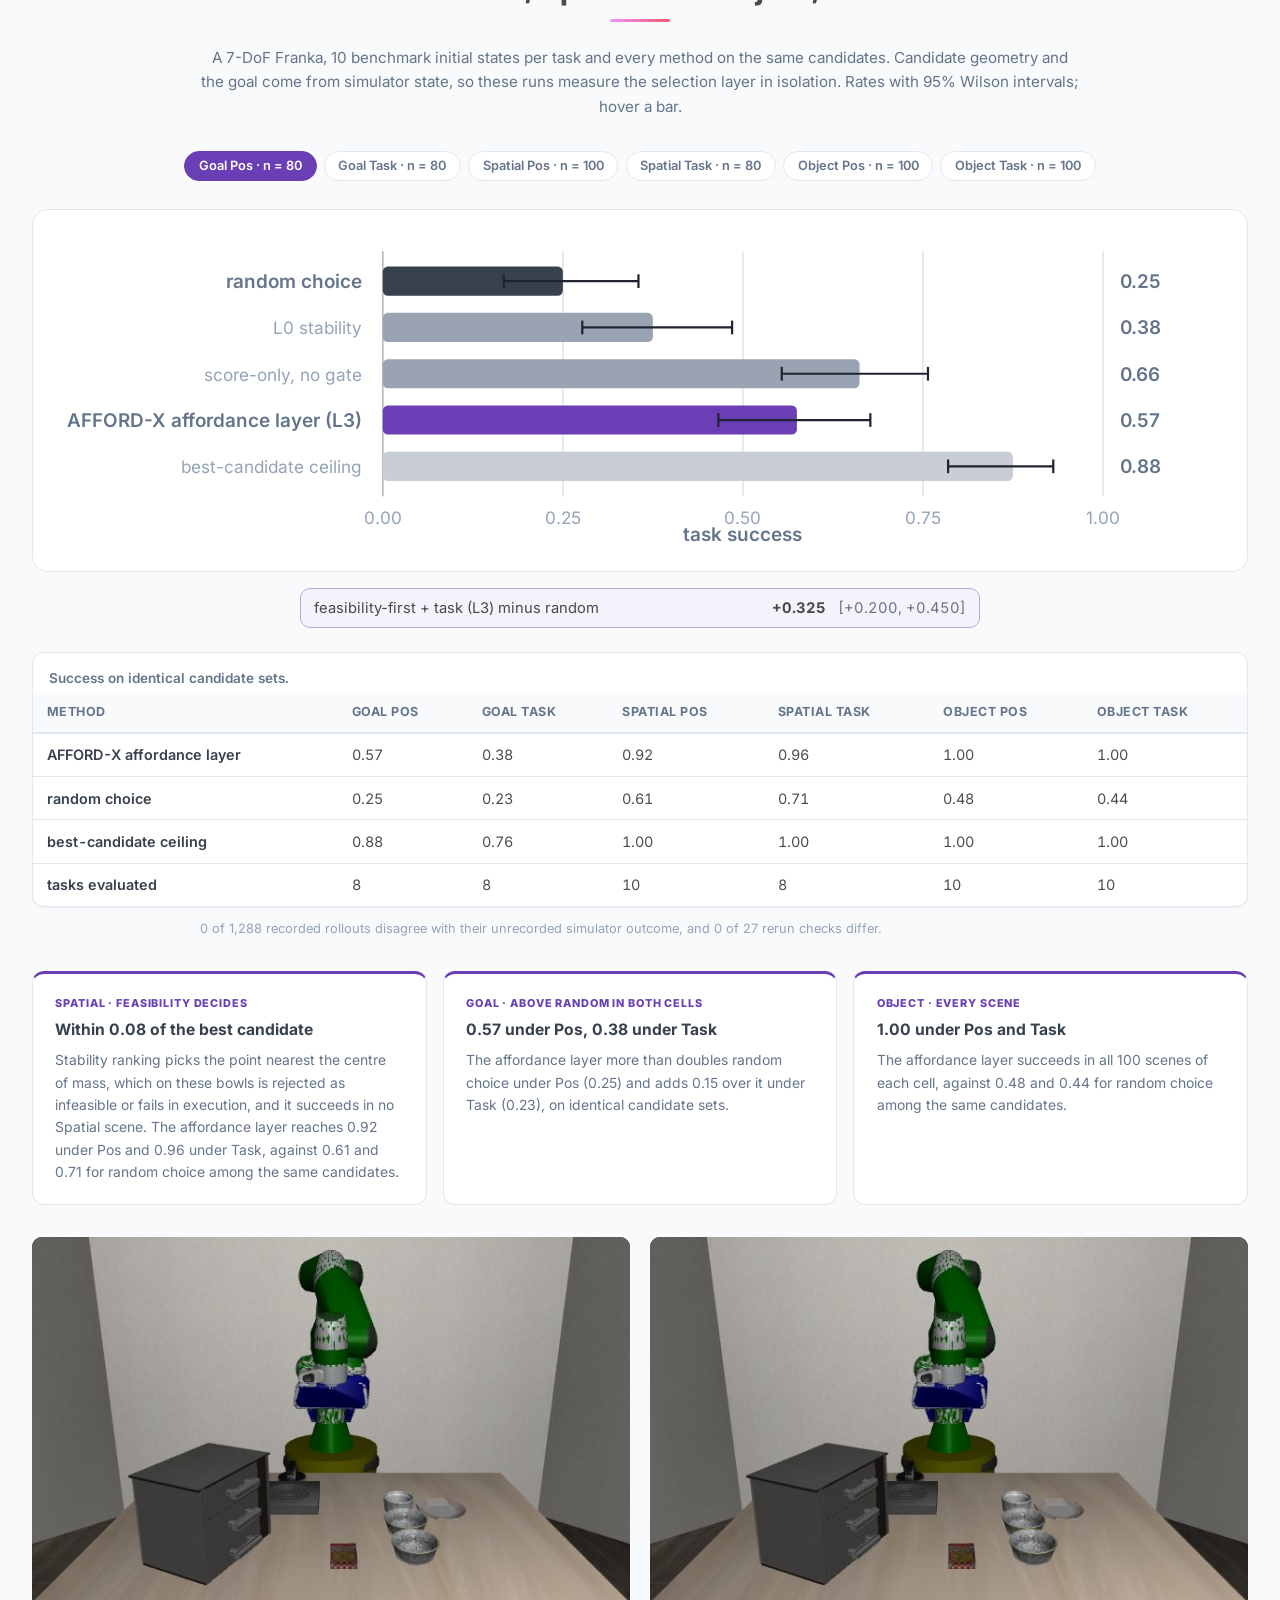
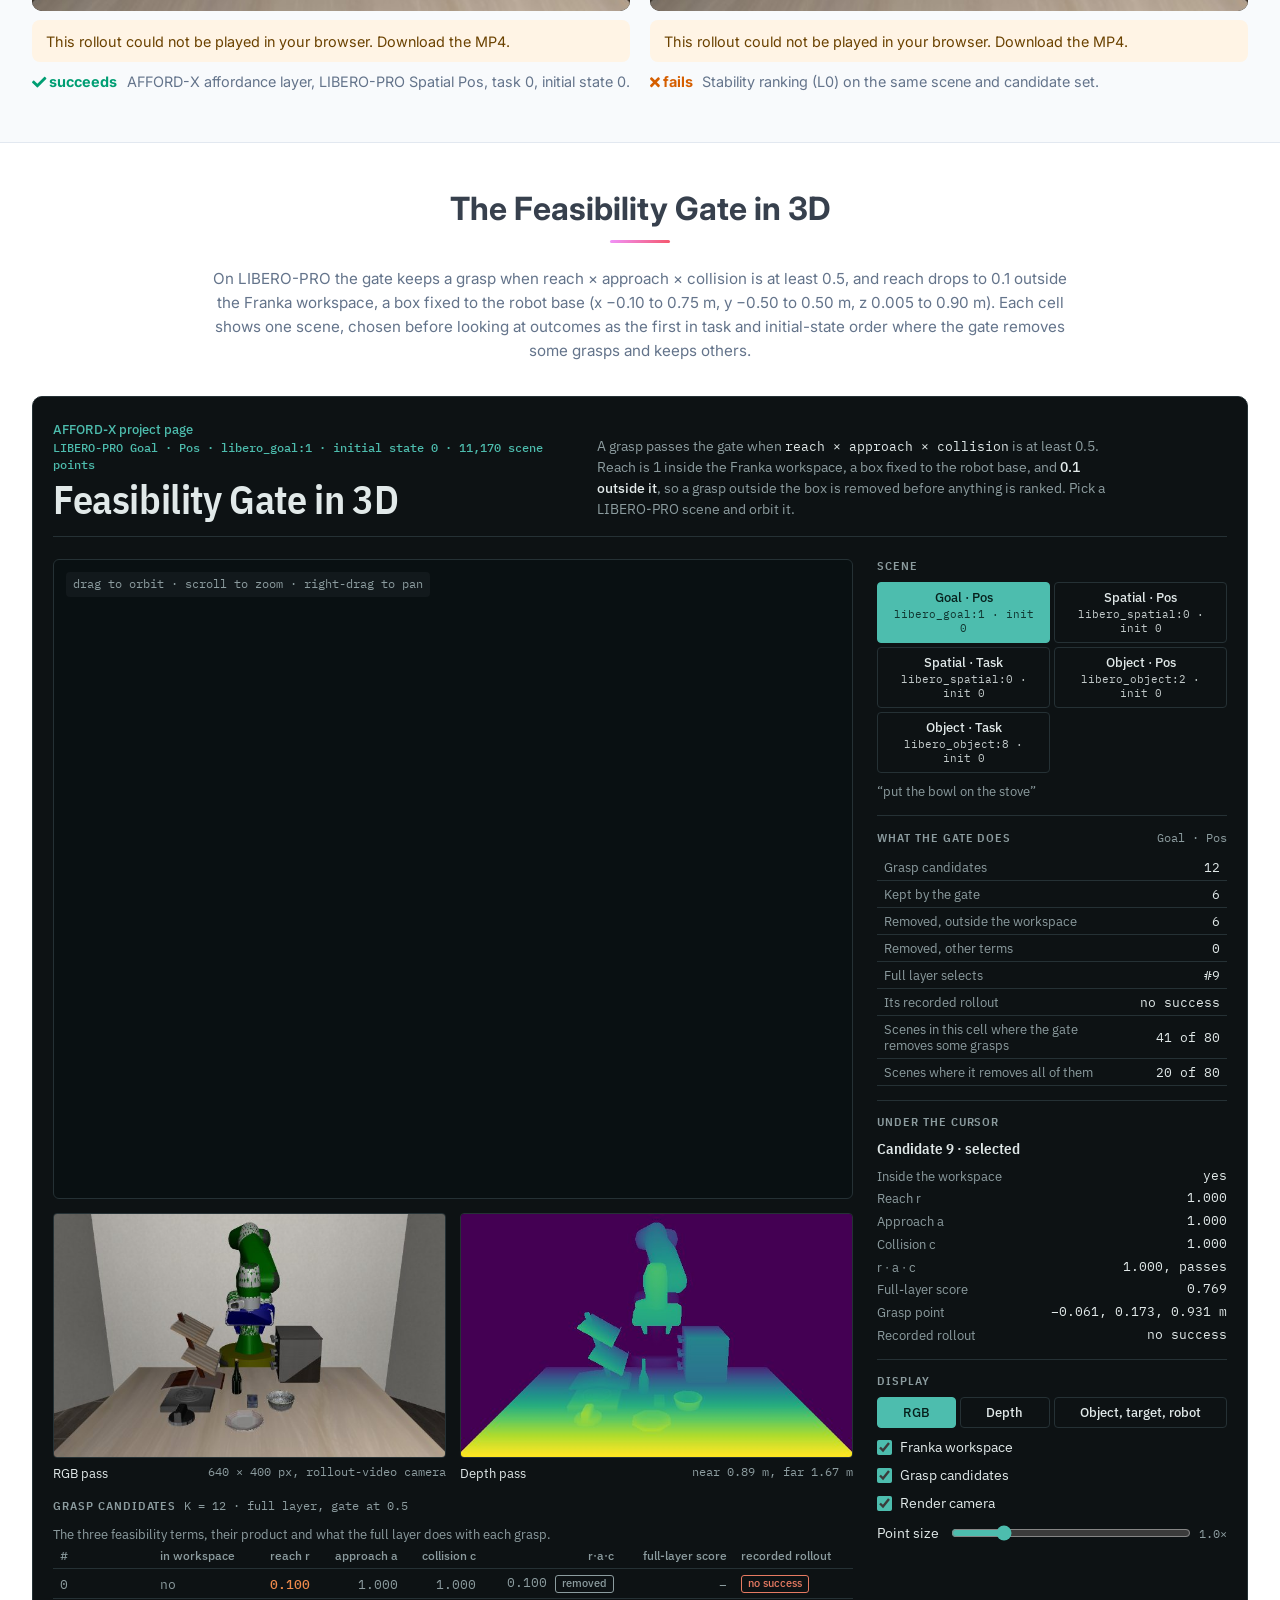
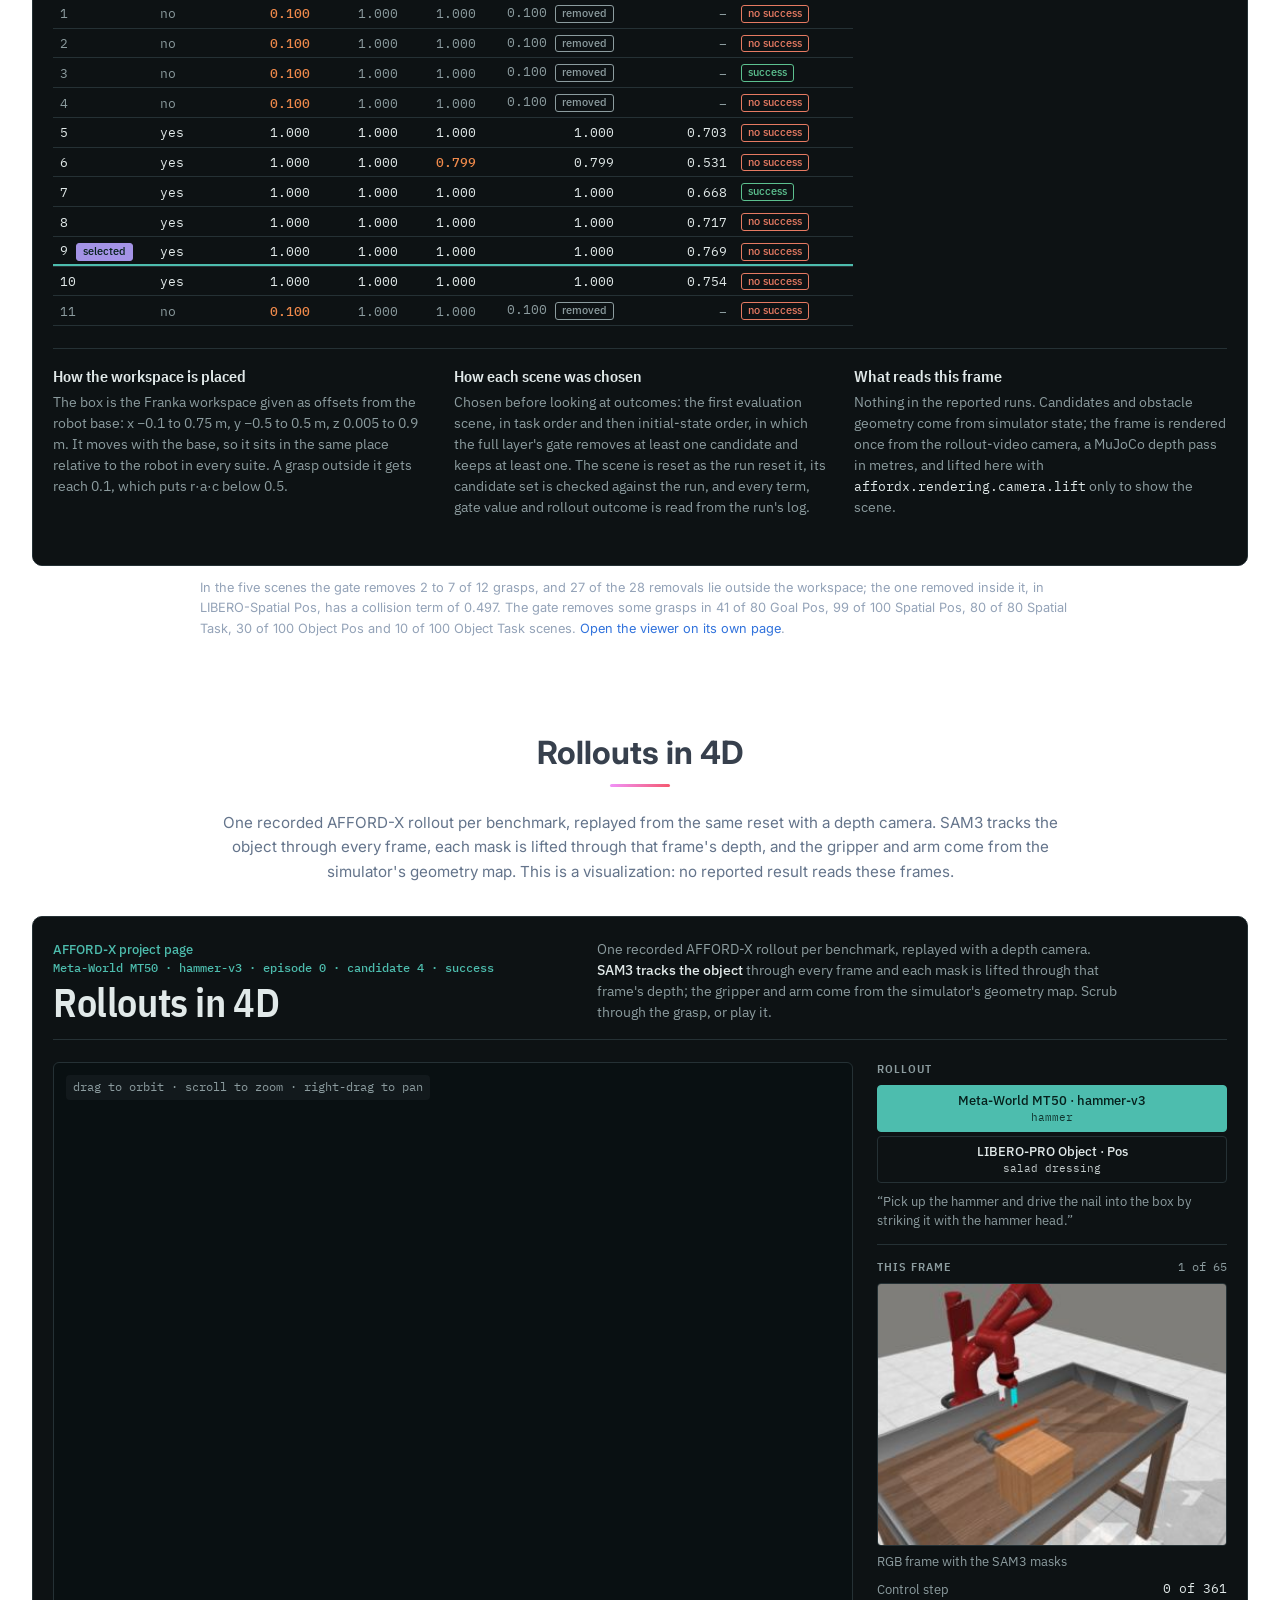
==== commit 54a2986b: "feat: qualitative results rebuilt around arbitration and the agentic loop The qualitative figure now" ====
--- a/index.html
+++ b/index.html
@@ -535,19 +535,20 @@
     <div class="container is-max-desktop">
       <h2 class="title is-3 has-text-centered">What the Selection Looks Like</h2>
       <p class="ai-section-intro">
-        Candidate scores, the selected interaction and its execution, taken from rollout videos recorded during
-        evaluation. Click to enlarge.
+        Affordance-grounded arbitration and the agentic loop on logged episodes, each reproduced by replay. Click to
+        enlarge.
       </p>
       <figure class="ai-figure" style="margin-top:0">
         <img src="static/images/qualitative_results.jpg" class="ai-zoomable" loading="lazy"
-             alt="Four scenes, one per row: LIBERO-PRO Spatial and Goal under the position perturbation and two Meta-World MT50 tasks. The first column shows every candidate interaction coloured by the AFFORD-X decision score, with gated candidates crossed out and the selected interaction ringed; the next columns show contact, execution and task completion.">
+             alt="Four verified successes, one per row: LIBERO-PRO Goal and Object and two Meta-World MT50 tasks. The first column shows the candidates with gate rejections crossed, the rest coloured by affordance, the shortlist of two ringed and the arbiter's choice ringed in orange; the next columns show the execution and the verifier's confirmed verdict. A bottom strip shows a recovery: the first attempt is not verified, AFFORD-X replans with the tried point excluded, and the second attempt is verified.">
         <figcaption>
-          <strong>Left:</strong> candidate interactions projected into the video camera; crosses are removed by the
-          feasibility gate, the rest are coloured by the AFFORD-X score, the green ring is the selected interaction and
-          the orange diamond the candidate stability ranking would choose. <strong>Right:</strong> the selection at
-          contact, during execution and at task completion. Each row is the first scene, in sorted order, in which
-          AFFORD-X and stability ranking select different candidates, the recorded AFFORD-X rollout succeeds and the
-          stability-ranked one fails.
+          <strong>Left:</strong> candidate interactions in the third-person camera; crosses are removed by the
+          feasibility gate, the rest are coloured by affordance, purple rings mark the shortlist of two and the orange
+          ring the VLM arbiter's choice. <strong>Middle:</strong> the execution. <strong>Right:</strong> the camera view
+          the verifier judged, with its verdict. <strong>Bottom:</strong> the agentic loop recovering: the verifier rejects
+          the first attempt, AFFORD-X observes the new state, excludes candidates near the tried point, and the replanned
+          attempt is verified. Rows are the first qualifying episodes in scene order, by a rule fixed in
+          <code>scripts/figures/fig_qualitative.py</code>.
         </figcaption>
       </figure>
 
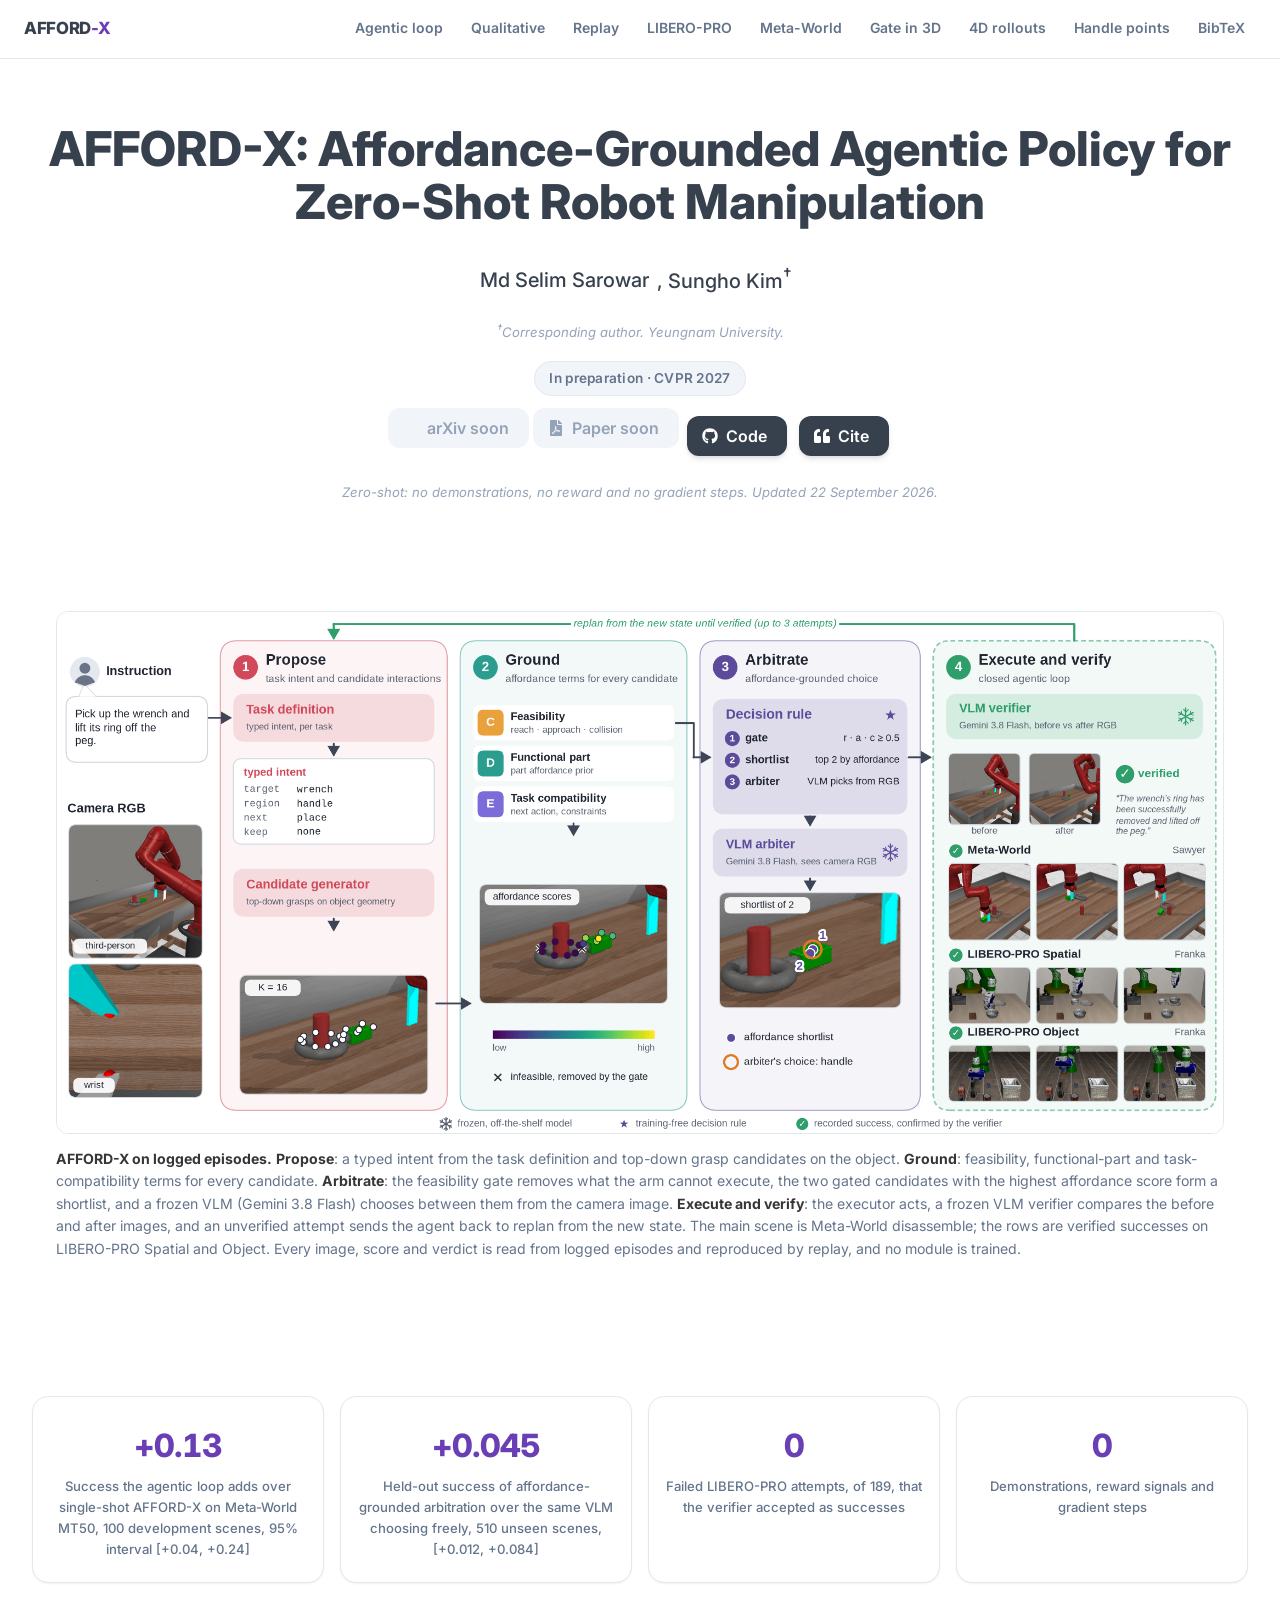
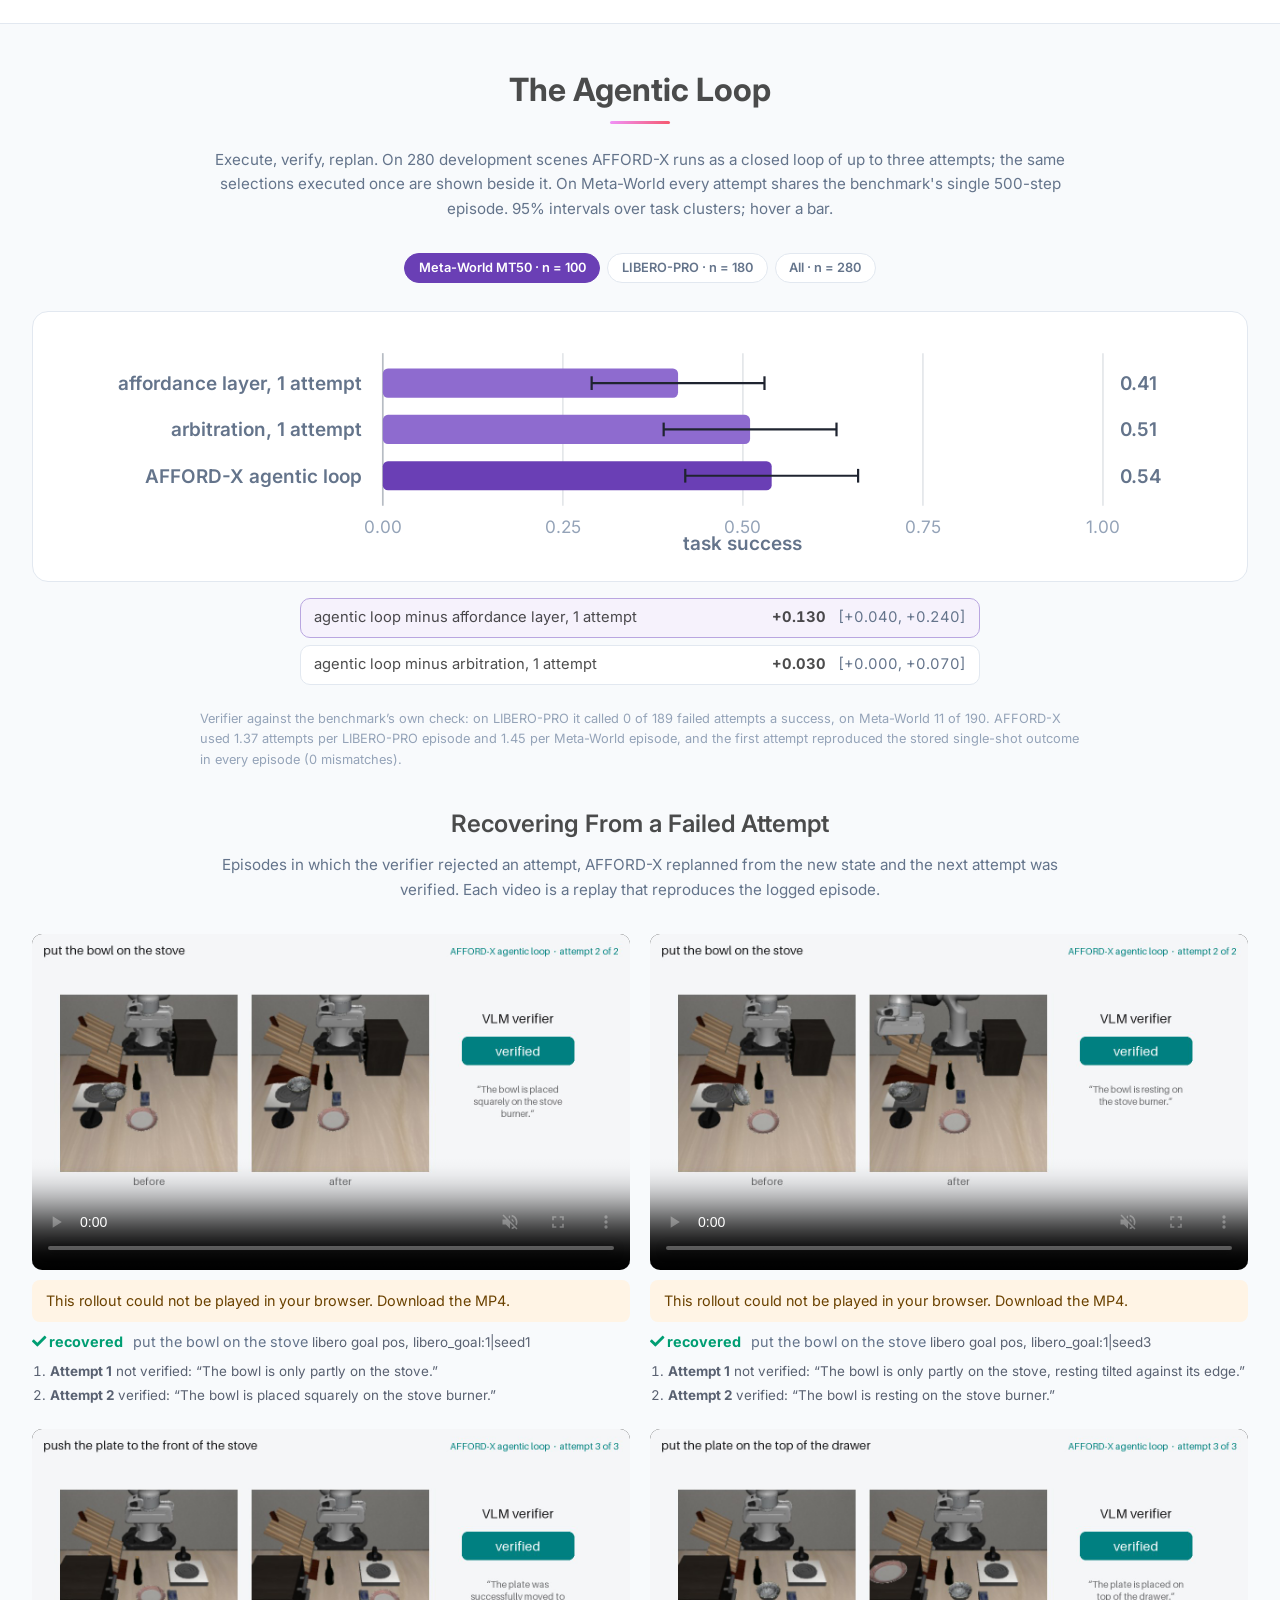
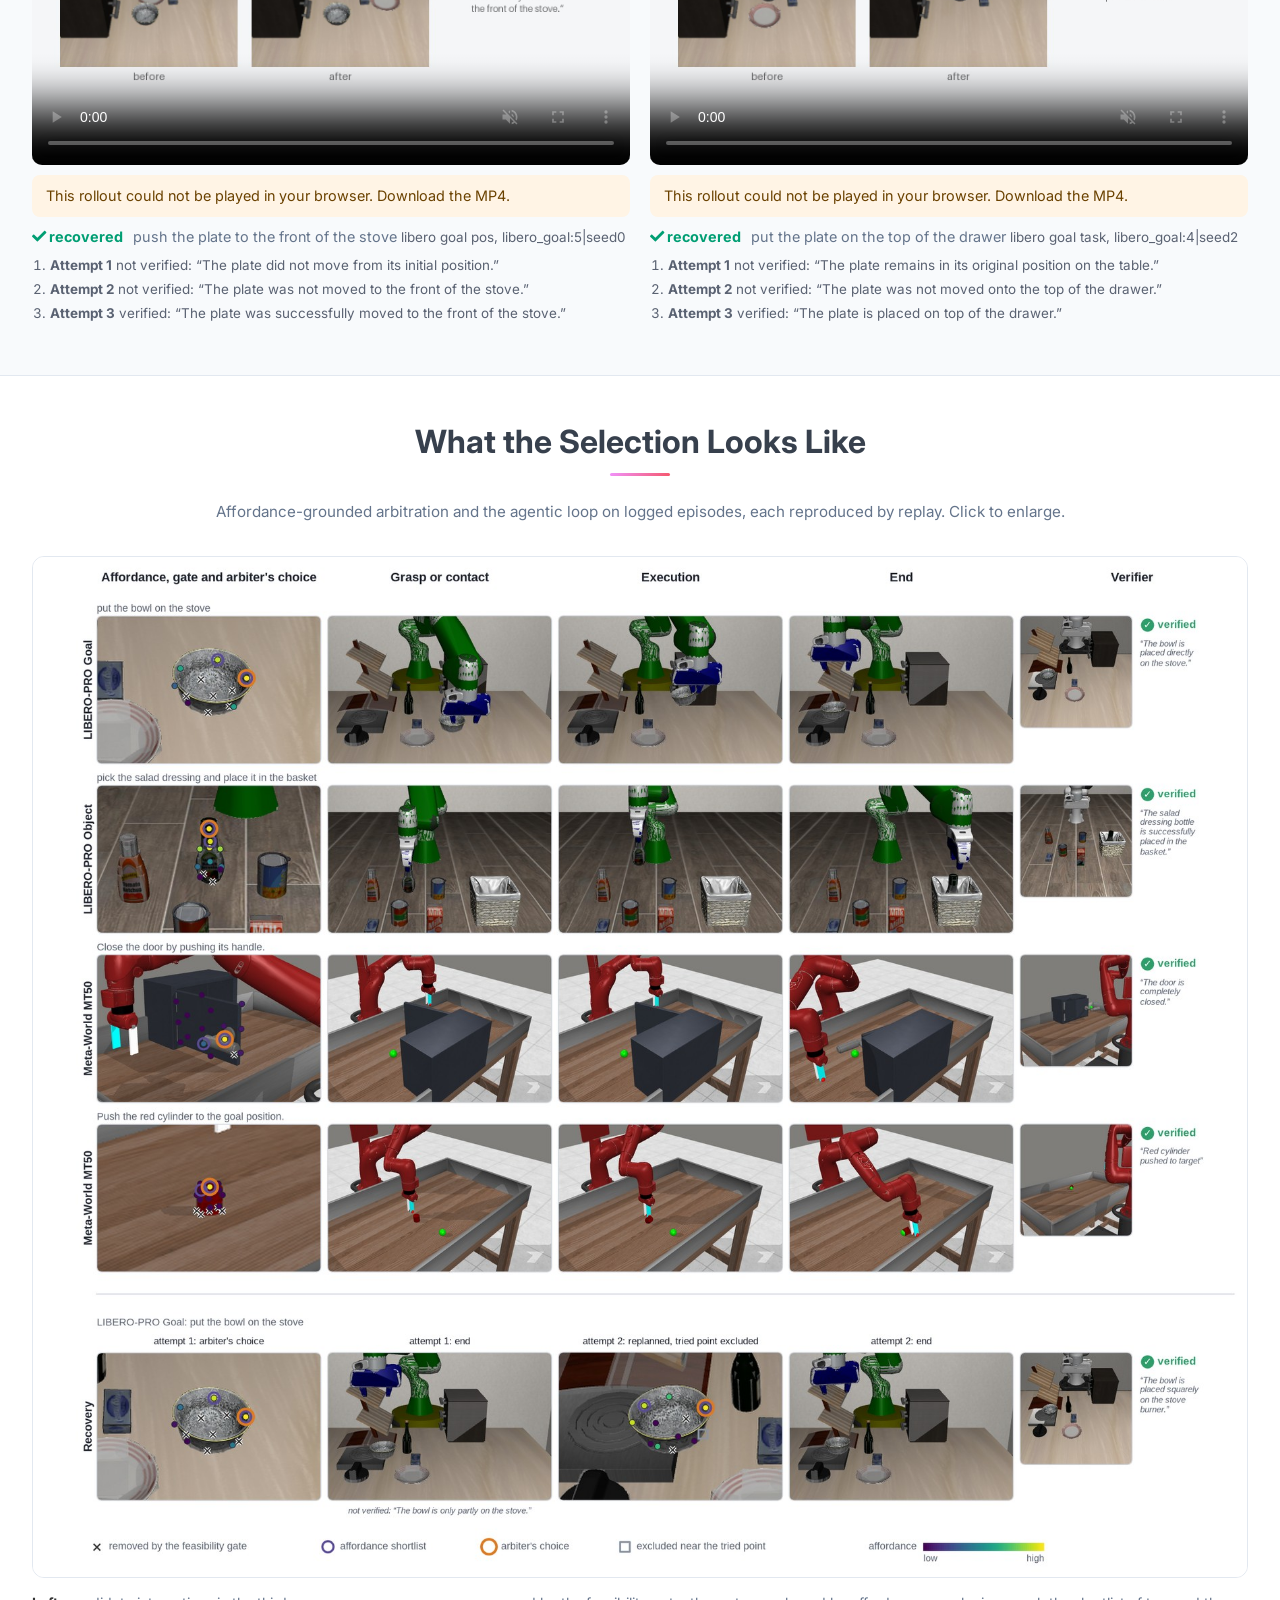
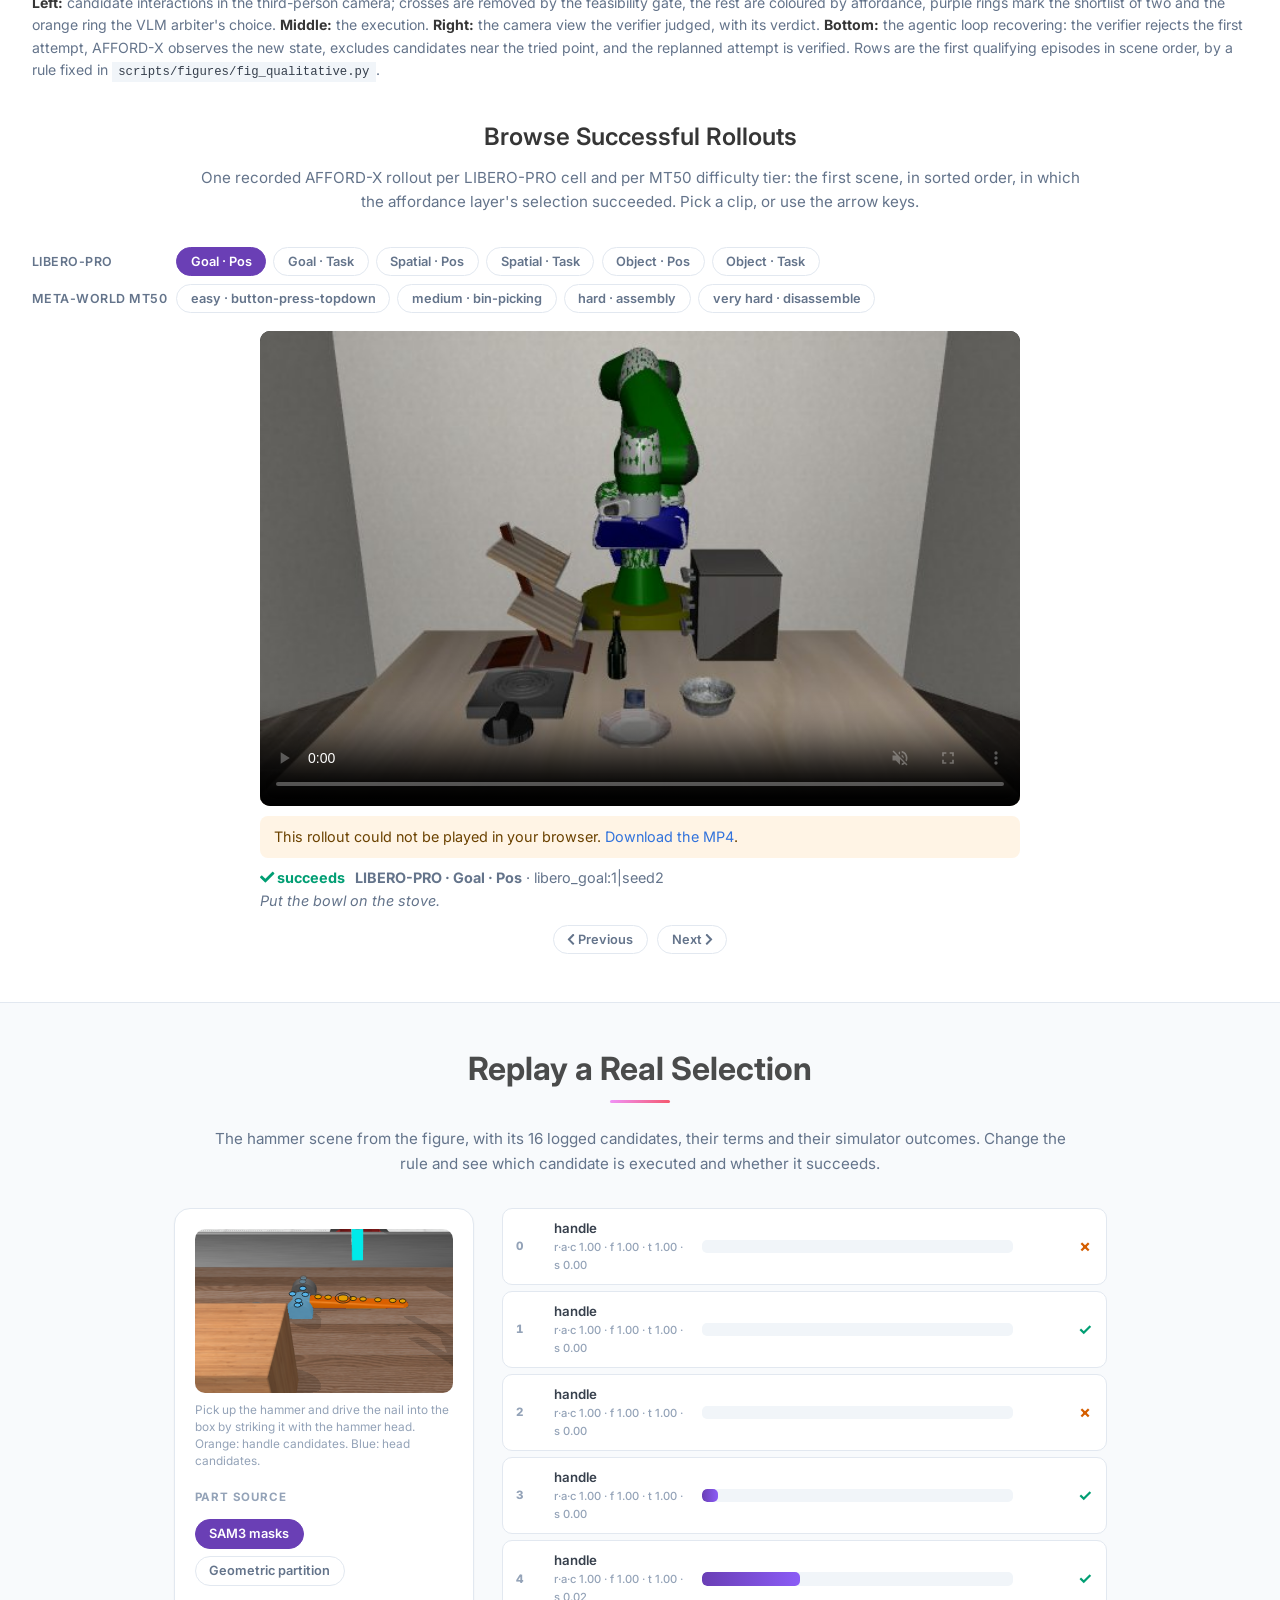
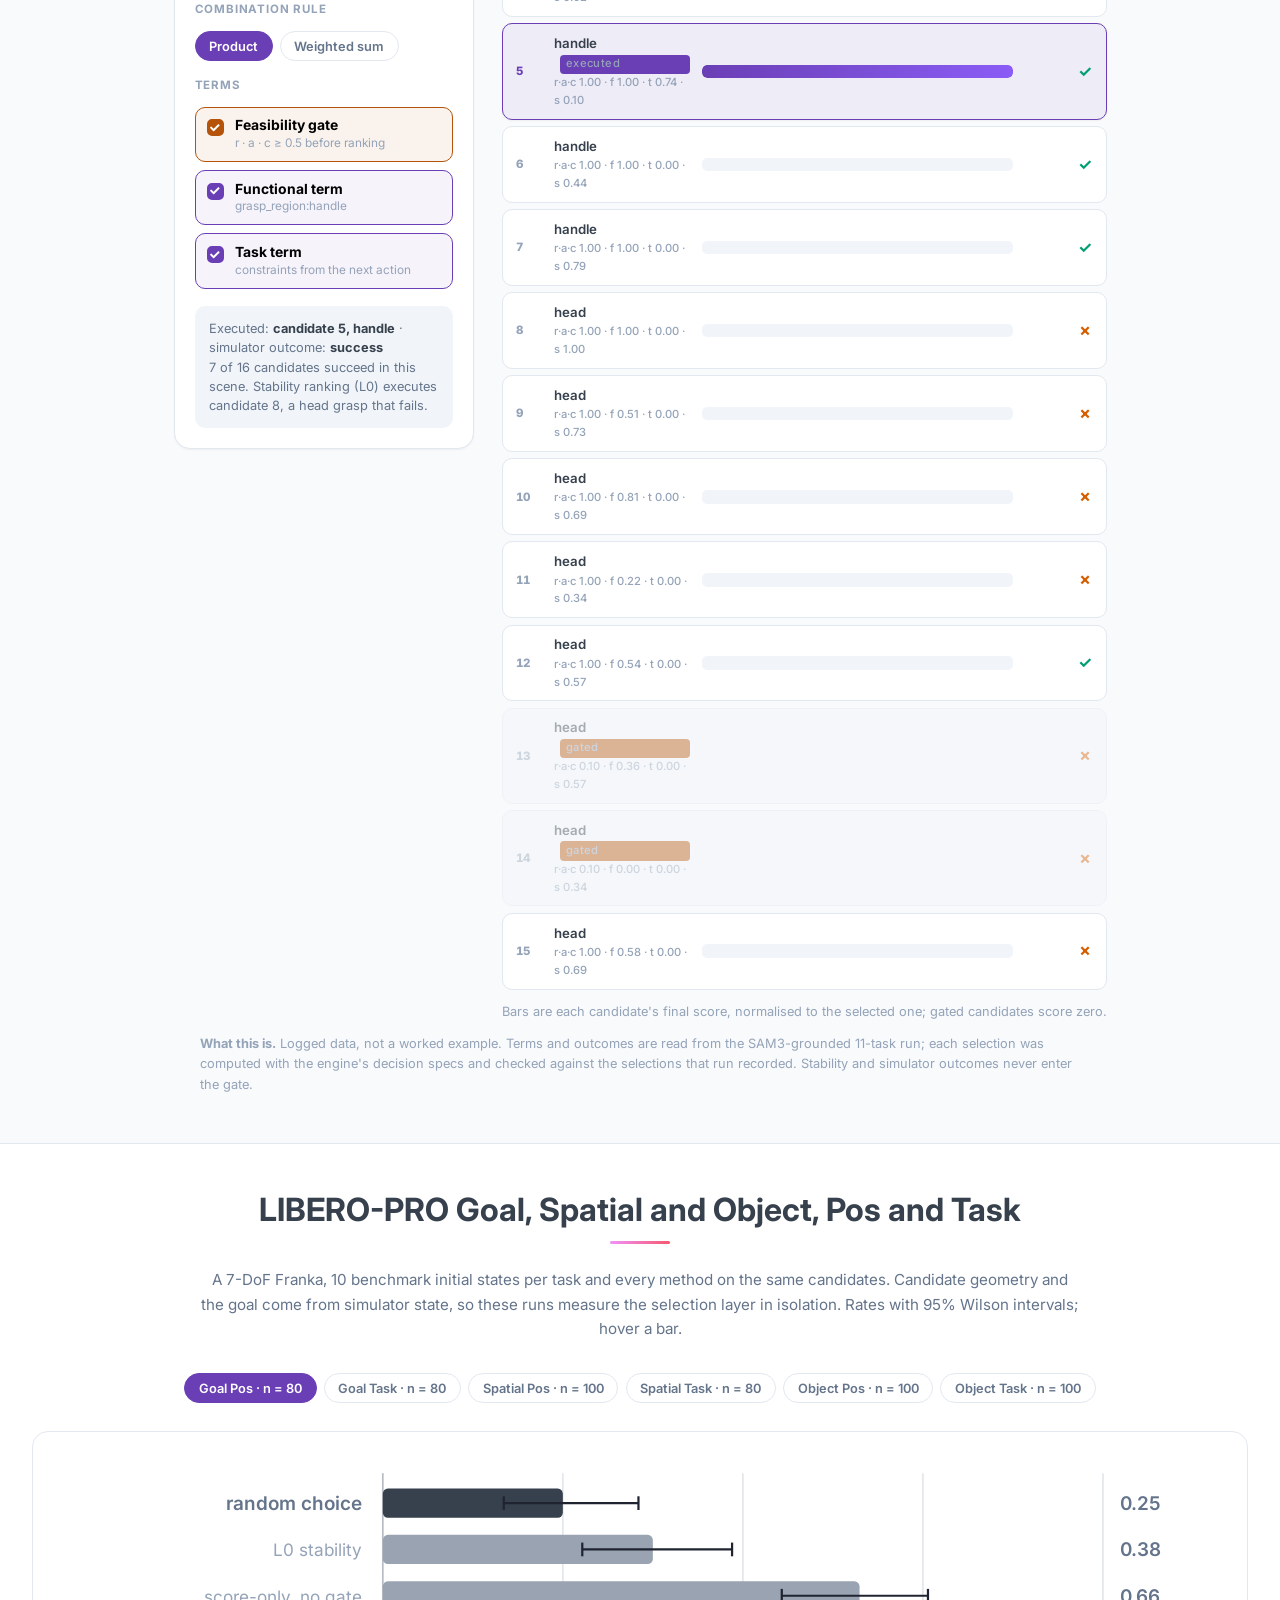
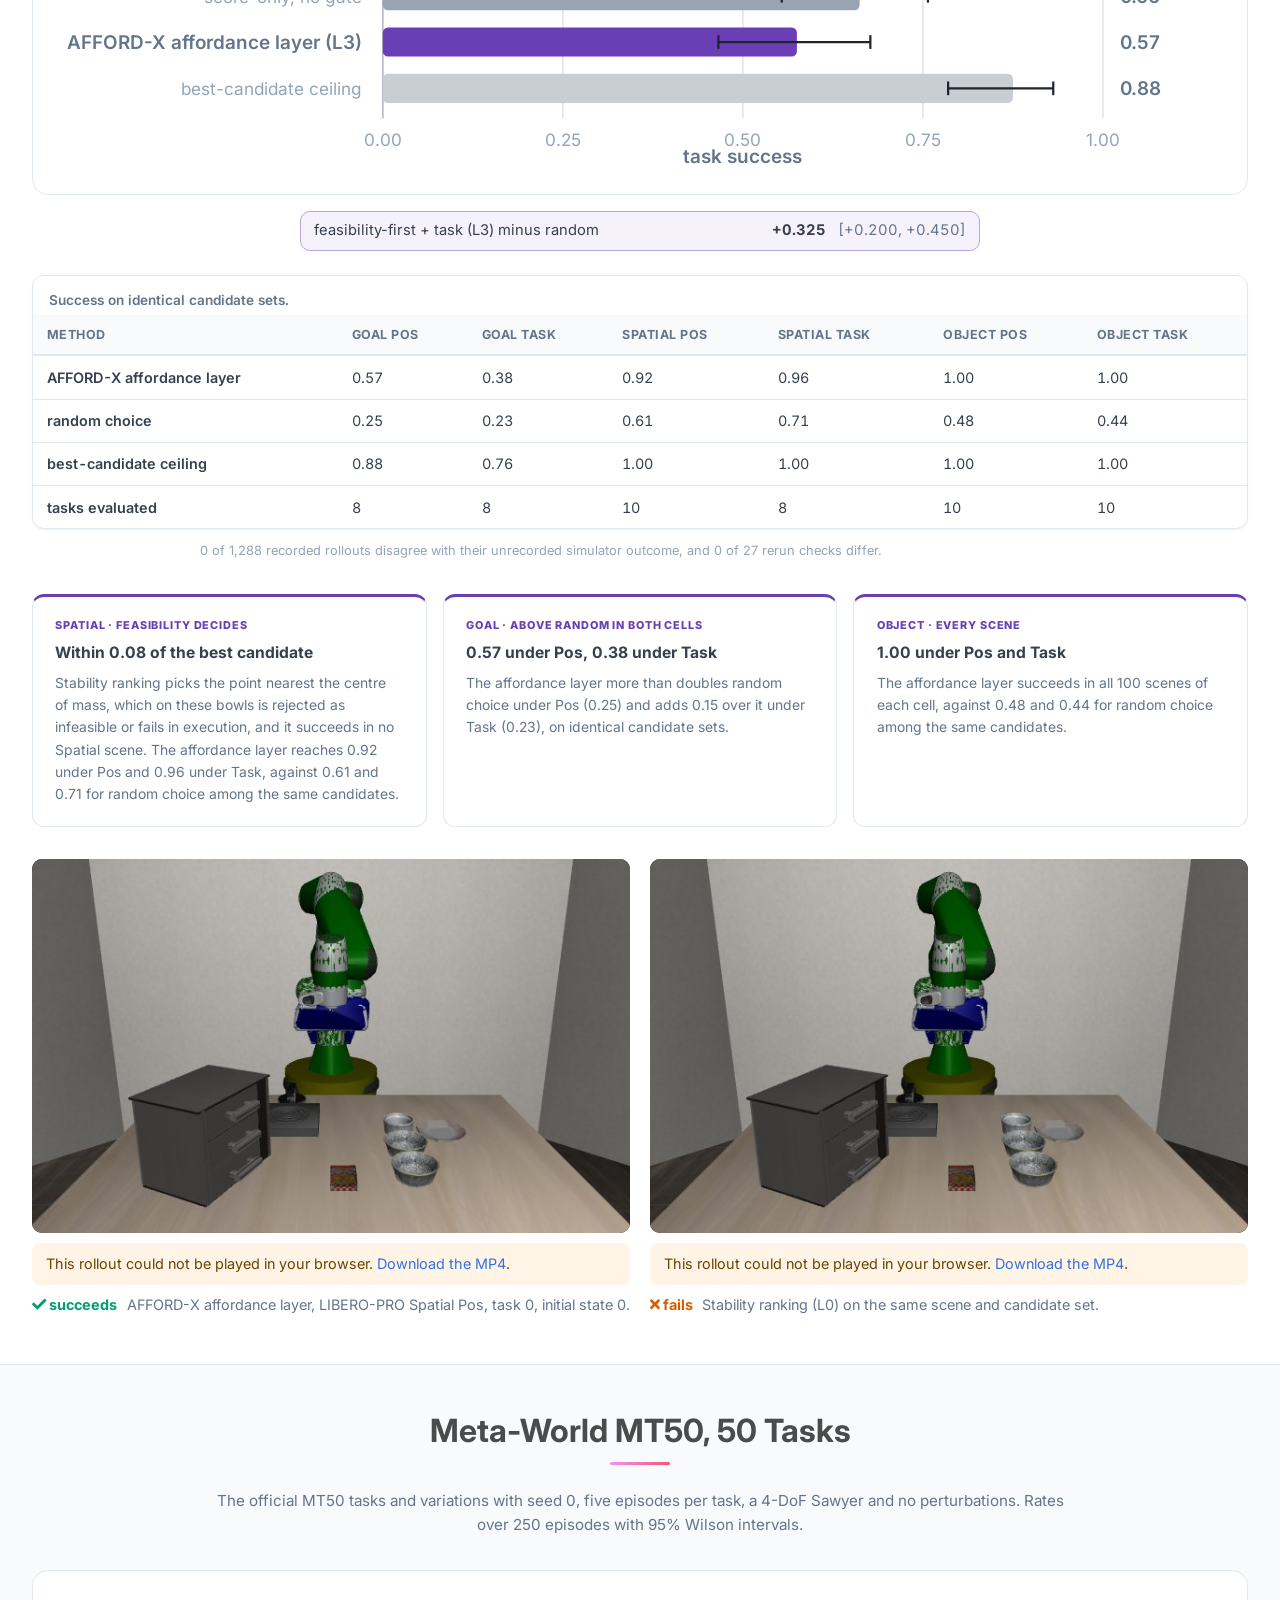
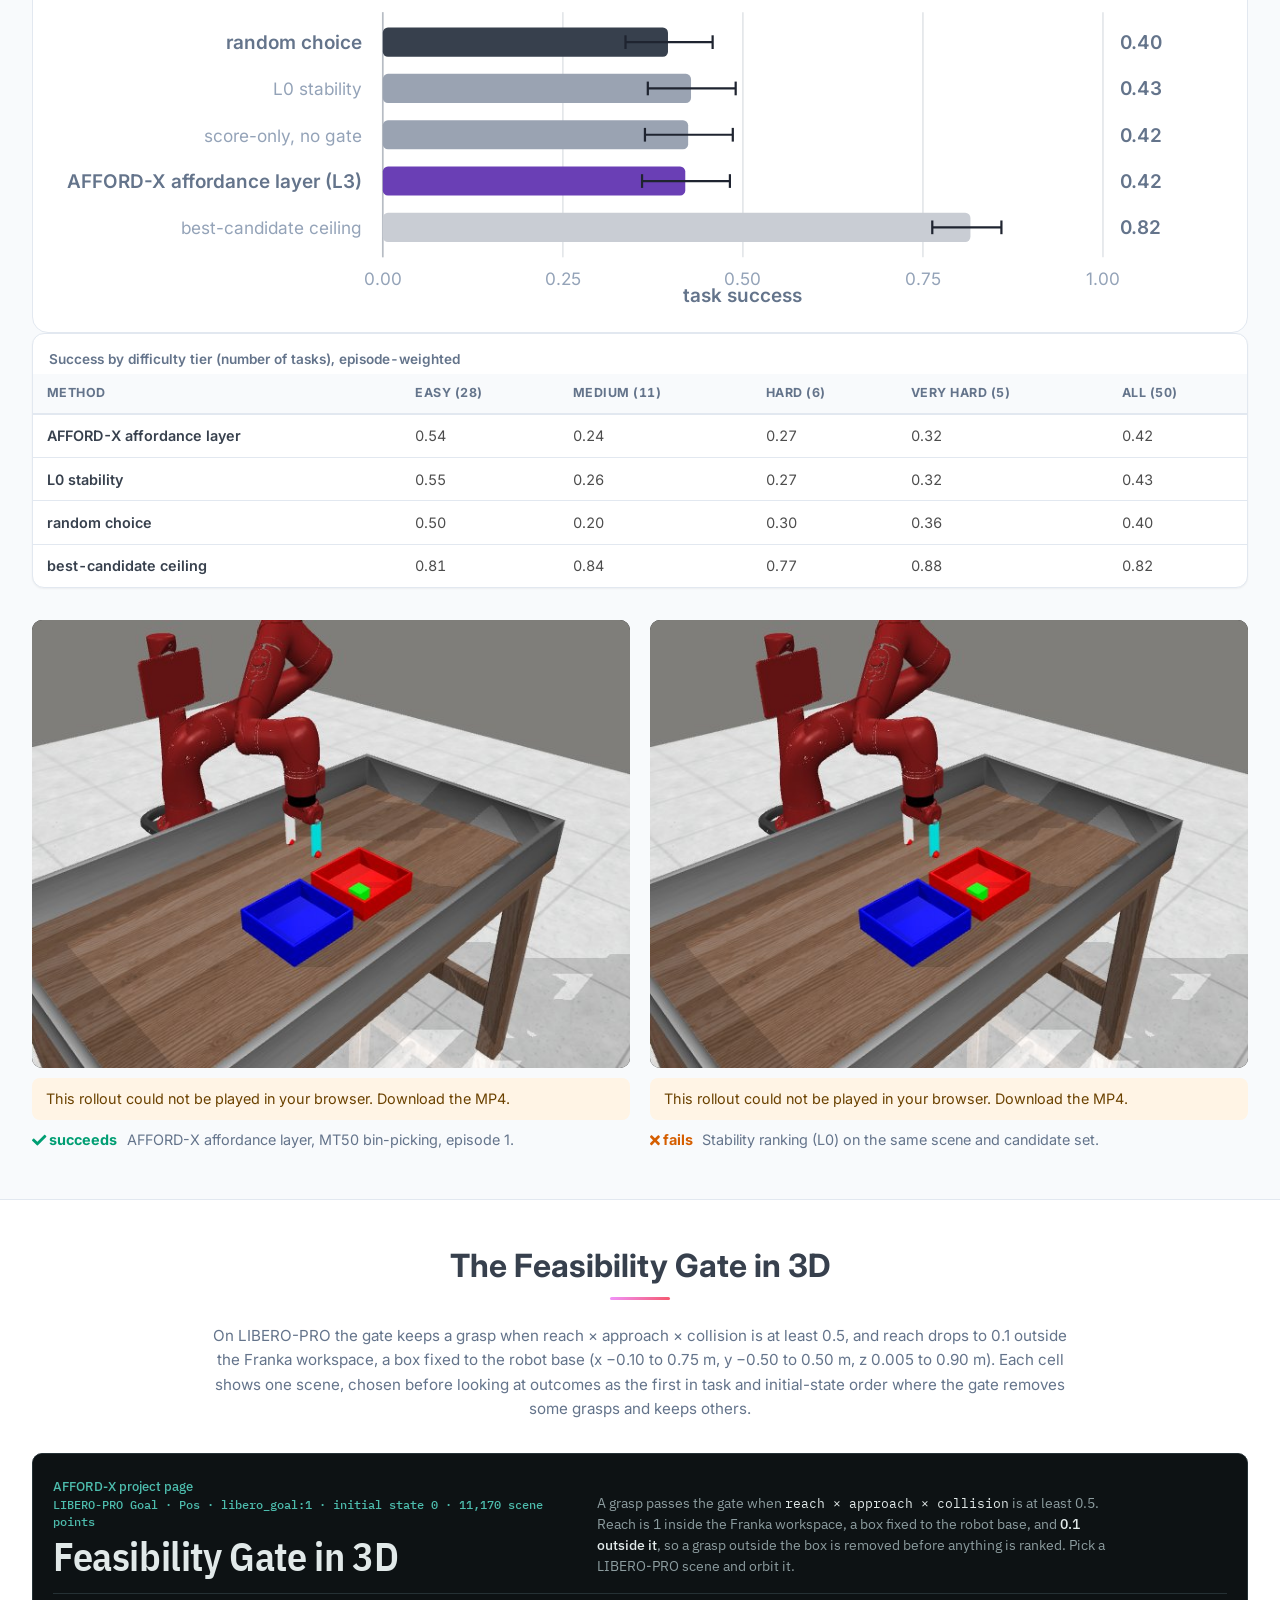
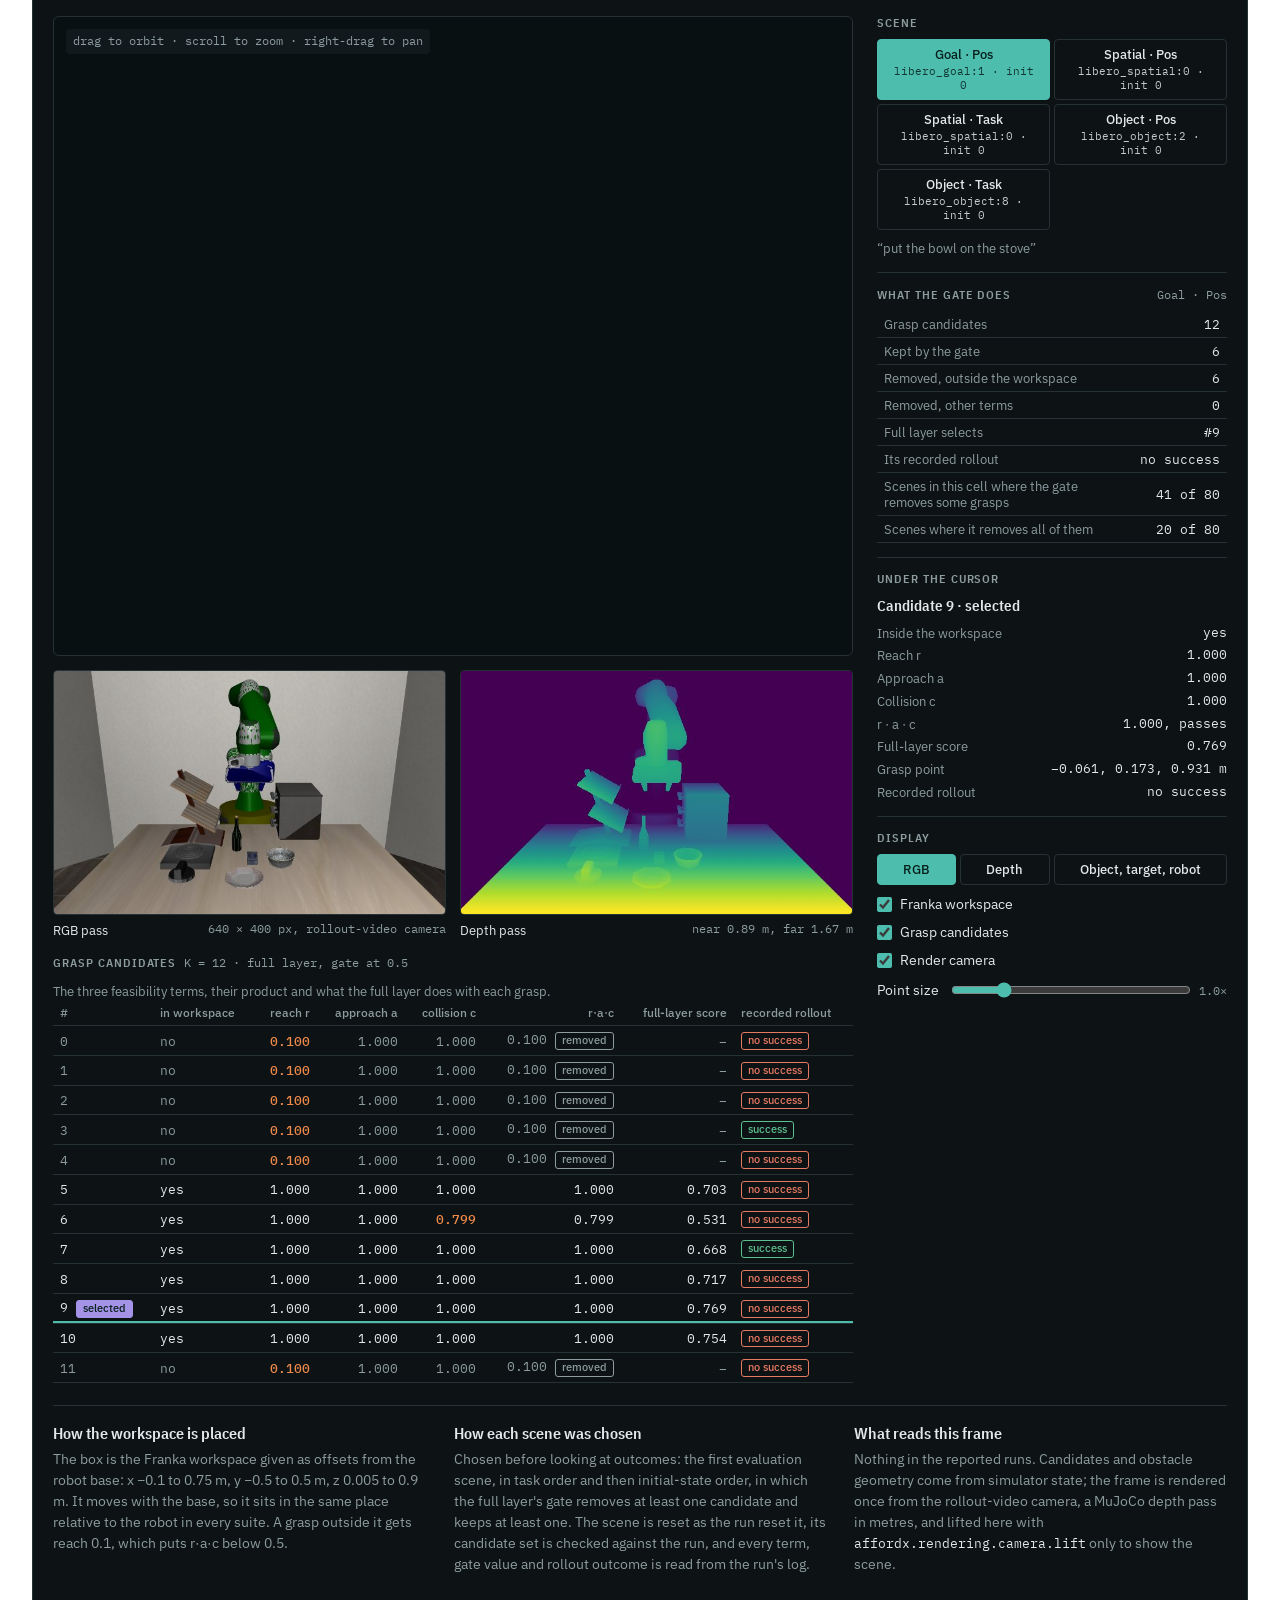
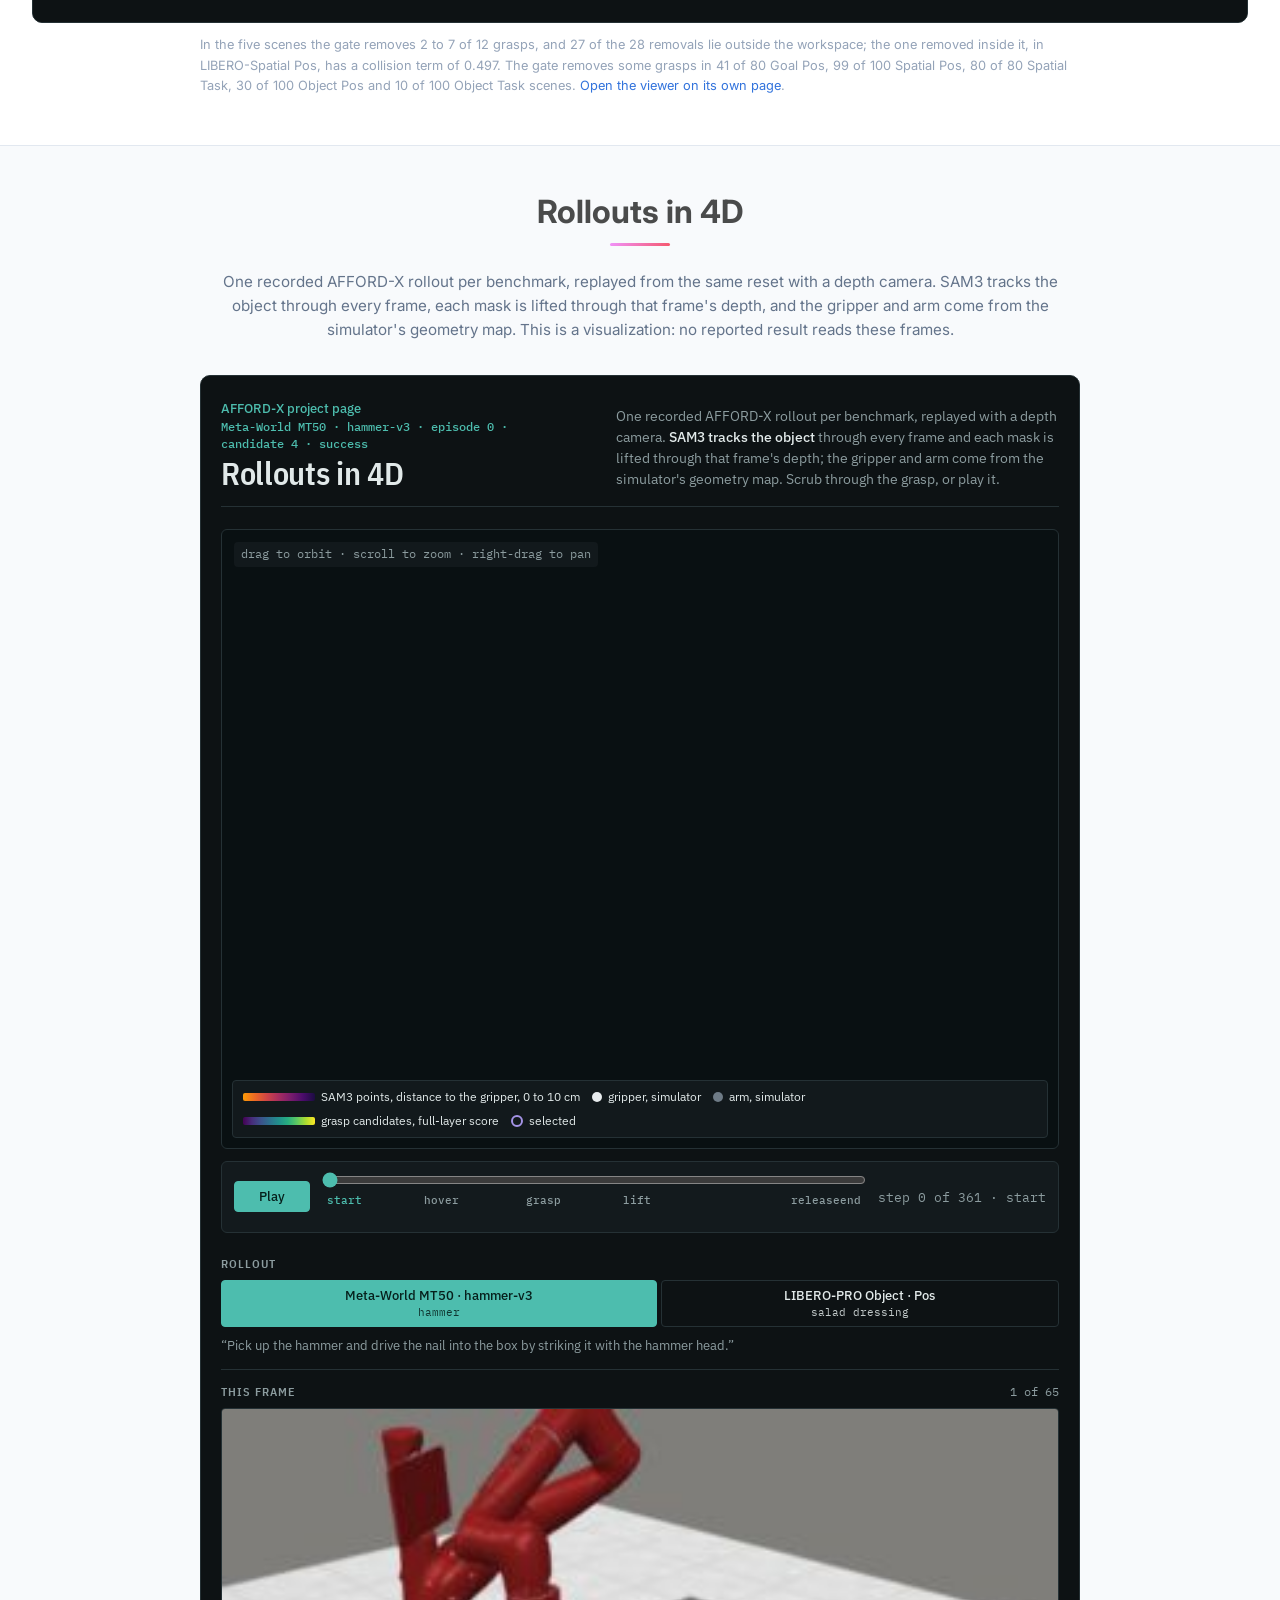
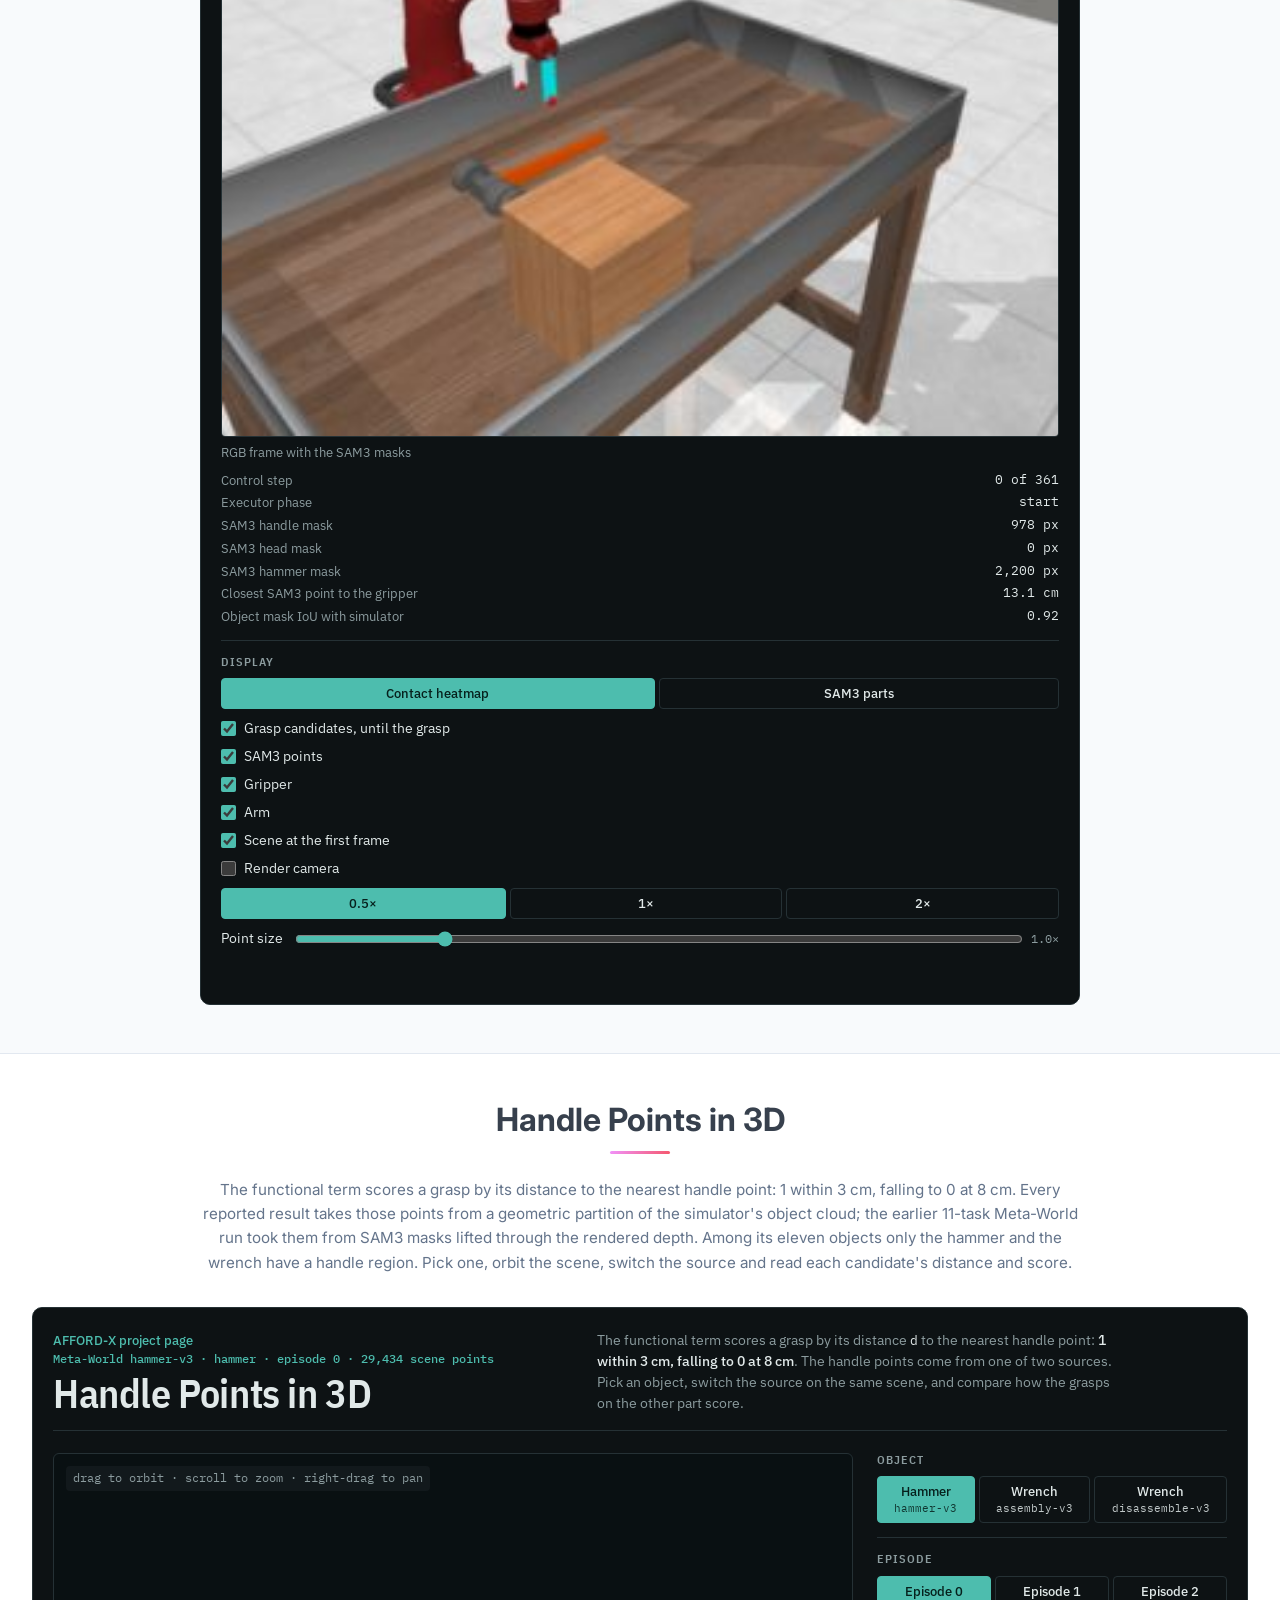
==== commit 3214c374: "refactor(page): streamline layout and reorganize sections with alternating rhythm" ====
--- a/index.html
+++ b/index.html
@@ -99,16 +99,13 @@
       <i class="fas fa-bars"></i>
     </button>
     <div class="ai-nav-links" id="ai-nav-links">
-      <a href="#abstract">Abstract</a>
-      <a href="#method">Method</a>
-      <a href="#arbitration">Arbitration</a>
       <a href="#loop">Agentic loop</a>
+      <a href="#qualitative">Qualitative</a>
       <a href="#replay">Replay</a>
-      <a href="#qualitative">Qualitative</a>
       <a href="#libero">LIBERO-PRO</a>
+      <a href="#metaworld">Meta-World</a>
       <a href="#gate-3d">Gate in 3D</a>
       <a href="#rollouts-4d">4D rollouts</a>
-      <a href="#metaworld">Meta-World</a>
       <a href="#handle-points">Handle points</a>
       <a href="#bibtex">BibTeX</a>
     </div>
@@ -224,231 +221,8 @@
     </div>
   </section>
 
-  <!-- Abstract -->
-  <section class="section hero is-light" id="abstract">
-    <div class="container is-max-desktop">
-      <div class="columns is-centered has-text-centered">
-        <div class="column is-four-fifths">
-          <h2 class="title is-3">Abstract</h2>
-          <div class="content has-text-justified">
-            <p>
-              Direct action generation can commit to an interaction that is plausible, even stable, and still wrong for
-              the task: a hammer held by its head, a bowl grasped where the fingers cannot close. AFFORD-X makes that
-              choice explicit. Candidate interactions are scored by physical feasibility, functional affordance and task
-              compatibility; a <strong>feasibility gate</strong> removes what the embodiment cannot execute, and a frozen
-              vision-language model <strong>arbitrates</strong> only between the two candidates the affordance terms rank
-              highest, choosing from the camera image. A closed <strong>agentic loop</strong> executes the choice, asks a
-              frozen VLM verifier whether the before and after images show the task done, and replans from the new state
-              until it is verified. No module is trained. Evaluation is counterfactual: every method ranks the same
-              content-hashed candidate set and every candidate is executed in the benchmark's own simulator, so a success
-              difference is a difference in the selected interaction. On 510 LIBERO-PRO and Meta-World MT50 scenes held
-              out from every design choice, grounding the VLM in the affordance shortlist raises success over the same VLM
-              choosing freely by 0.045 [0.012, 0.084], and by 0.053 [0.014, 0.104] on LIBERO-PRO, and inside the shortlist
-              the VLM beats random choice by 0.050 [0.012, 0.091]. On Meta-World MT50 the agentic loop reaches 0.54 against
-              0.41 for single-shot selection on the same 100 development scenes, +0.13 [0.04, 0.24], and on LIBERO-PRO the
-              verifier accepted none of 189 failed attempts. Candidate geometry comes from simulator state, so the
-              selection layer is measured in isolation, and every comparison carries paired bootstrap intervals and
-              rollout videos recorded during evaluation.
-            </p>
-          </div>
-        </div>
-      </div>
-    </div>
-  </section>
-
-  <!-- Method -->
-  <section class="section" id="method">
-    <div class="container is-max-desktop">
-      <h2 class="title is-3 has-text-centered">From Instruction to Interaction</h2>
-      <p class="ai-section-intro">
-        Five stages; the arbitration rule and the agentic loop are ours, and nothing is trained. Pick a stage.
-      </p>
-
-      <div class="ai-loop">
-        <div class="ai-loop-stages" role="tablist" aria-label="Pipeline stages">
-          <button class="ai-stage" role="tab" aria-selected="true" data-stage="propose" style="--stage-c:var(--stage-agent)">
-            <span class="ai-stage-num">B</span>
-            <span><span class="ai-stage-name">Propose</span><span class="ai-stage-sub">Typed intent from the task definition</span></span>
-          </button>
-          <div class="ai-stage-arrow" role="presentation" aria-hidden="true"><i class="fas fa-arrow-down"></i></div>
-          <button class="ai-stage" role="tab" aria-selected="false" data-stage="candidates" style="--stage-c:var(--stage-ground)">
-            <span class="ai-stage-num">A</span>
-            <span><span class="ai-stage-name">Generate candidates</span><span class="ai-stage-sub">K grasps, one set for every method</span></span>
-          </button>
-          <div class="ai-stage-arrow" role="presentation" aria-hidden="true"><i class="fas fa-arrow-down"></i></div>
-          <button class="ai-stage" role="tab" aria-selected="false" data-stage="ground" style="--stage-c:var(--stage-ground)">
-            <span class="ai-stage-num">C&ndash;E</span>
-            <span><span class="ai-stage-name">Ground affordance</span><span class="ai-stage-sub">Feasibility, functional part, task</span></span>
-          </button>
-          <div class="ai-stage-arrow" role="presentation" aria-hidden="true"><i class="fas fa-arrow-down"></i></div>
-          <button class="ai-stage" role="tab" aria-selected="false" data-stage="arbitrate" style="--stage-c:var(--stage-select)">
-            <span class="ai-stage-num">F</span>
-            <span><span class="ai-stage-name">Arbitrate</span><span class="ai-stage-sub">Ours. Gate, affordance shortlist, VLM choice</span></span>
-          </button>
-          <div class="ai-stage-arrow" role="presentation" aria-hidden="true"><i class="fas fa-arrow-down"></i></div>
-          <button class="ai-stage" role="tab" aria-selected="false" data-stage="execute" style="--stage-c:var(--stage-execute)">
-            <span class="ai-stage-num">G</span>
-            <span><span class="ai-stage-name">Execute and verify</span><span class="ai-stage-sub">Ours. Closed agentic loop</span></span>
-          </button>
-        </div>
-        <div class="ai-loop-detail" id="ai-loop-detail">
-          <div class="ai-loop-eyebrow"></div>
-          <h3></h3>
-          <p class="ai-loop-lead"></p>
-          <p class="ai-loop-body"></p>
-          <div class="ai-loop-spec"></div>
-        </div>
-      </div>
-
-      <h2 class="title is-3 has-text-centered" style="margin-top:3.5rem">The Terms and the Rule</h2>
-      <p class="ai-section-intro">Feasibility decides eligibility. Function and task decide preference. The rule decides how they combine.</p>
-
-      <div class="ai-tabs" role="tablist">
-        <button class="ai-tab is-active" role="tab" aria-selected="true" data-tab="feas">C &middot; Feasibility</button>
-        <button class="ai-tab" role="tab" aria-selected="false" data-tab="func">D &middot; Functional</button>
-        <button class="ai-tab" role="tab" aria-selected="false" data-tab="task">E &middot; Task</button>
-        <button class="ai-tab" role="tab" aria-selected="false" data-tab="rule">F &middot; Rule</button>
-      </div>
-
-      <div class="ai-tab-panel is-active" role="tabpanel" data-panel="feas">
-        <div class="ai-note-grid">
-          <div class="ai-note">
-            <h3>Three factors</h3>
-            <p><em>r</em> is 1 inside the embodiment's workspace and 0.1 outside; <em>a</em> scores alignment with the
-              executor's top-down approach, with a floor of 0.3; <em>c</em> scores clearance from obstacle points
-              against a 5&nbsp;cm margin. None of them looks at the object's function.</p>
-          </div>
-          <div class="ai-note">
-            <h3>The gate</h3>
-            <p>A candidate is eligible when <em>r&middot;a&middot;c</em>&nbsp;&ge;&nbsp;0.5. The two eligible candidates
-              with the highest affordance score go to the VLM arbiter; when no candidate passes, the arbiter chooses among
-              all candidates instead of the arm executing nothing.</p>
-          </div>
-        </div>
-      </div>
-
-      <div class="ai-tab-panel" role="tabpanel" data-panel="func">
-        <div class="ai-note-grid">
-          <div class="ai-note">
-            <h3>Where the region comes from</h3>
-            <p>A category prior names the handle for handled tools and containers, and it is the region source in every
-              reported run. The semantic proposer's intent can name any region. Objects
-              without a named region score every candidate neutrally.</p>
-          </div>
-          <div class="ai-note">
-            <h3>Where the points come from</h3>
-            <p><code>grasp_region:&lt;part&gt;</code> scores 1.0 within 3&nbsp;cm of the part's points, falling to 0 at
-              8&nbsp;cm. The reported runs take the part points from a geometric partition of the object cloud; the
-              SAM3 path takes them from text-prompted masks lifted through depth.</p>
-          </div>
-        </div>
-      </div>
-
-      <div class="ai-tab-panel" role="tabpanel" data-panel="task">
-        <div class="ai-note-grid">
-          <div class="ai-note">
-            <h3>Compiled from the next action</h3>
-            <p>The declared next action (place, insert, pour, stack, hand over) compiles into geometric constraints
-              over the candidate set: which part must stay clear, which face needs clearance, which approach keeps the
-              view.</p>
-          </div>
-          <div class="ai-note">
-            <h3>What it adds</h3>
-            <p>Adding the task term on top of feasibility adds +0.07&nbsp;[+0.02,&nbsp;+0.12] success on LIBERO-PRO
-              Spatial Pos, with the lower bound of the paired interval above zero.</p>
-          </div>
-        </div>
-        <div class="ai-dsl">
-          <code>grasp_region</code><code>keep_part_clear</code><code>clearance</code><code>approach_from</code><code>avoid_occluding</code>
-        </div>
-      </div>
-
-      <div class="ai-tab-panel" role="tabpanel" data-panel="rule">
-        <div class="ai-note-grid">
-          <div class="ai-note">
-            <h3>Measured as a factorial</h3>
-            <p>Every level L1 to L3 runs the same rank terms under gate &isin; {none, feasibility} and combination
-              &isin; {weighted sum, product}, so the gate and the combination rule are measured separately rather
-              than as one package.</p>
-          </div>
-          <div class="ai-note">
-            <h3>What decides on the Franka</h3>
-            <p>On LIBERO-PRO Spatial Pos, gating a weighted sum adds +0.68&nbsp;[+0.59,&nbsp;+0.77] at L1, while the gate
-              changes nothing once the product rule is fixed: a product already drives an infeasible candidate to zero.</p>
-          </div>
-        </div>
-      </div>
-
-      <h2 class="title is-3 has-text-centered" style="margin-top:3.5rem">How We Measure</h2>
-      <div class="ax-cards ax-cards-3">
-        <div class="ax-card">
-          <div class="ax-card-eyebrow">Identical candidates</div>
-          <h3>Every method ranks the same set</h3>
-          <p>Candidate sets are content-hashed and shared across methods, so a difference in success is a difference
-            in which interaction was selected.</p>
-        </div>
-        <div class="ax-card">
-          <div class="ax-card-eyebrow">Simulator ground truth</div>
-          <h3>Every candidate is executed</h3>
-          <p>From the identical start state, in the benchmark's own simulator and success check. No method sees these
-            outcomes; sampled re-executions check determinism.</p>
-        </div>
-        <div class="ax-card">
-          <div class="ax-card-eyebrow">Paired intervals</div>
-          <h3>Differences on the same scenes</h3>
-          <p>Every difference between methods is a scene-clustered paired bootstrap interval (10,000 resamples), and
-            weights and thresholds are fixed in the experiment config before the run.</p>
-        </div>
-      </div>
-      <p class="ai-table-note">
-        Runs are immutable directories with resolved configs, code hashes, package versions and a file manifest, and
-        suites launch from frozen source snapshots. Rollout videos are recorded while the selected candidates execute,
-        and each is checked against the method's selection. In the current LIBERO-PRO runs, none of the 1,288 recorded
-        rollouts disagrees with its unrecorded simulator outcome. The arbitration rule was fixed on development scenes by
-        a declared procedure and tested once on held-out scenes; the agentic loop runs online, each attempt from the state
-        the previous one left, and its first attempt reproduced the stored single-shot outcome in all 280 episodes.
-      </p>
-    </div>
-  </section>
-
-  <!-- Arbitration -->
-  <section class="section hero is-light" id="arbitration">
-    <div class="container is-max-desktop">
-      <h2 class="title is-3 has-text-centered">Affordance-Grounded Arbitration</h2>
-      <p class="ai-section-intro">
-        The rule was fixed on 280 development scenes and then tested once on 510 scenes that played no part in any
-        choice: LIBERO-PRO Goal, Spatial and Object under Pos and Task, and Meta-World MT50. Every method ranks the same
-        candidates, and success is the simulator outcome of its choice. 95% intervals over task clusters; hover a bar.
-      </p>
-      <div class="ax-pills">
-        <button class="ax-pill is-active" data-arb="all">All held-out &middot; n = 510</button>
-        <button class="ax-pill" data-arb="libero_pro">LIBERO-PRO &middot; n = 360</button>
-        <button class="ax-pill" data-arb="mt50">Meta-World MT50 &middot; n = 150</button>
-      </div>
-      <div class="ax-chart-card ax-chart-host" id="ax-arb"></div>
-      <div class="ax-pairs" id="ax-arb-pairs"></div>
-      <div class="ax-cards ax-cards-3">
-        <div class="ax-card">
-          <div class="ax-card-eyebrow">Grounding the VLM</div>
-          <h3 id="ax-arb-h1"></h3>
-          <p id="ax-arb-p1"></p>
-        </div>
-        <div class="ax-card">
-          <div class="ax-card-eyebrow">Selection skill</div>
-          <h3 id="ax-arb-h2"></h3>
-          <p id="ax-arb-p2"></p>
-        </div>
-        <div class="ax-card">
-          <div class="ax-card-eyebrow">Fixed before testing</div>
-          <h3 id="ax-arb-h3"></h3>
-          <p id="ax-arb-p3"></p>
-        </div>
-      </div>
-    </div>
-  </section>
-
   <!-- Agentic loop -->
-  <section class="section" id="loop">
+  <section class="section hero is-light" id="loop">
     <div class="container is-max-desktop">
       <h2 class="title is-3 has-text-centered">The Agentic Loop</h2>
       <p class="ai-section-intro">
@@ -471,6 +245,48 @@
         was verified. Each video is a replay that reproduces the logged episode.
       </p>
       <div class="ax-video-grid" id="ax-recoveries"></div>
+    </div>
+  </section>
+
+  <!-- Qualitative -->
+  <section class="section" id="qualitative">
+    <div class="container is-max-desktop">
+      <h2 class="title is-3 has-text-centered">What the Selection Looks Like</h2>
+      <p class="ai-section-intro">
+        Affordance-grounded arbitration and the agentic loop on logged episodes, each reproduced by replay. Click to
+        enlarge.
+      </p>
+      <figure class="ai-figure" style="margin-top:0">
+        <img src="static/images/qualitative_results.jpg" class="ai-zoomable" loading="lazy"
+             alt="Four verified successes, one per row: LIBERO-PRO Goal and Object and two Meta-World MT50 tasks. The first column shows the candidates with gate rejections crossed, the rest coloured by affordance, the shortlist of two ringed and the arbiter's choice ringed in orange; the next columns show the execution and the verifier's confirmed verdict. A bottom strip shows a recovery: the first attempt is not verified, AFFORD-X replans with the tried point excluded, and the second attempt is verified.">
+        <figcaption>
+          <strong>Left:</strong> candidate interactions in the third-person camera; crosses are removed by the
+          feasibility gate, the rest are coloured by affordance, purple rings mark the shortlist of two and the orange
+          ring the VLM arbiter's choice. <strong>Middle:</strong> the execution. <strong>Right:</strong> the camera view
+          the verifier judged, with its verdict. <strong>Bottom:</strong> the agentic loop recovering: the verifier rejects
+          the first attempt, AFFORD-X observes the new state, excludes candidates near the tried point, and the replanned
+          attempt is verified. Rows are the first qualifying episodes in scene order, by a rule fixed in
+          <code>scripts/figures/fig_qualitative.py</code>.
+        </figcaption>
+      </figure>
+
+      <h3 class="title is-4 has-text-centered" style="margin-top:2.5rem">Browse Successful Rollouts</h3>
+      <p class="ai-section-intro">
+        One recorded AFFORD-X rollout per LIBERO-PRO cell and per MT50 difficulty tier: the first scene, in sorted order,
+        in which the affordance layer's selection succeeded. Pick a clip, or use the arrow keys.
+      </p>
+      <div class="ax-gallery" id="ax-gallery">
+        <div id="ax-gallery-pills"></div>
+        <figure class="ax-video ax-gallery-player">
+          <video id="ax-gallery-video" muted loop playsinline controls preload="metadata"></video>
+          <p class="ax-video-fallback" id="ax-gallery-fallback" hidden>This rollout could not be played in your browser.</p>
+          <figcaption id="ax-gallery-caption" aria-live="polite"></figcaption>
+        </figure>
+        <div class="ax-gallery-nav">
+          <button class="ax-pill" type="button" id="ax-gallery-prev" aria-label="Previous rollout"><i class="fas fa-chevron-left" aria-hidden="true"></i> Previous</button>
+          <button class="ax-pill" type="button" id="ax-gallery-next" aria-label="Next rollout">Next <i class="fas fa-chevron-right" aria-hidden="true"></i></button>
+        </div>
+      </div>
     </div>
   </section>
 
@@ -530,50 +346,8 @@
     </div>
   </section>
 
-  <!-- Qualitative -->
-  <section class="section" id="qualitative">
-    <div class="container is-max-desktop">
-      <h2 class="title is-3 has-text-centered">What the Selection Looks Like</h2>
-      <p class="ai-section-intro">
-        Affordance-grounded arbitration and the agentic loop on logged episodes, each reproduced by replay. Click to
-        enlarge.
-      </p>
-      <figure class="ai-figure" style="margin-top:0">
-        <img src="static/images/qualitative_results.jpg" class="ai-zoomable" loading="lazy"
-             alt="Four verified successes, one per row: LIBERO-PRO Goal and Object and two Meta-World MT50 tasks. The first column shows the candidates with gate rejections crossed, the rest coloured by affordance, the shortlist of two ringed and the arbiter's choice ringed in orange; the next columns show the execution and the verifier's confirmed verdict. A bottom strip shows a recovery: the first attempt is not verified, AFFORD-X replans with the tried point excluded, and the second attempt is verified.">
-        <figcaption>
-          <strong>Left:</strong> candidate interactions in the third-person camera; crosses are removed by the
-          feasibility gate, the rest are coloured by affordance, purple rings mark the shortlist of two and the orange
-          ring the VLM arbiter's choice. <strong>Middle:</strong> the execution. <strong>Right:</strong> the camera view
-          the verifier judged, with its verdict. <strong>Bottom:</strong> the agentic loop recovering: the verifier rejects
-          the first attempt, AFFORD-X observes the new state, excludes candidates near the tried point, and the replanned
-          attempt is verified. Rows are the first qualifying episodes in scene order, by a rule fixed in
-          <code>scripts/figures/fig_qualitative.py</code>.
-        </figcaption>
-      </figure>
-
-      <h3 class="title is-4 has-text-centered" style="margin-top:2.5rem">Browse Successful Rollouts</h3>
-      <p class="ai-section-intro">
-        One recorded AFFORD-X rollout per LIBERO-PRO cell and per MT50 difficulty tier: the first scene, in sorted order,
-        in which the affordance layer's selection succeeded. Pick a clip, or use the arrow keys.
-      </p>
-      <div class="ax-gallery" id="ax-gallery">
-        <div id="ax-gallery-pills"></div>
-        <figure class="ax-video ax-gallery-player">
-          <video id="ax-gallery-video" muted loop playsinline controls preload="metadata"></video>
-          <p class="ax-video-fallback" id="ax-gallery-fallback" hidden>This rollout could not be played in your browser.</p>
-          <figcaption id="ax-gallery-caption" aria-live="polite"></figcaption>
-        </figure>
-        <div class="ax-gallery-nav">
-          <button class="ax-pill" type="button" id="ax-gallery-prev" aria-label="Previous rollout"><i class="fas fa-chevron-left" aria-hidden="true"></i> Previous</button>
-          <button class="ax-pill" type="button" id="ax-gallery-next" aria-label="Next rollout">Next <i class="fas fa-chevron-right" aria-hidden="true"></i></button>
-        </div>
-      </div>
-    </div>
-  </section>
-
   <!-- LIBERO-PRO -->
-  <section class="section hero is-light" id="libero">
+  <section class="section" id="libero">
     <div class="container is-max-desktop">
       <h2 class="title is-3 has-text-centered">LIBERO-PRO Goal, Spatial and Object, Pos and Task</h2>
       <p class="ai-section-intro">
@@ -636,45 +410,8 @@
     </div>
   </section>
 
-  <!-- Feasibility gate in 3D -->
-  <section class="section" id="gate-3d">
-    <div class="container is-max-desktop">
-      <h2 class="title is-3 has-text-centered">The Feasibility Gate in 3D</h2>
-      <p class="ai-section-intro">
-        On LIBERO-PRO the gate keeps a grasp when reach &times; approach &times; collision is at least 0.5, and reach drops to
-        0.1 outside the Franka workspace, a box fixed to the robot base (x &minus;0.10 to 0.75&nbsp;m, y &minus;0.50 to
-        0.50&nbsp;m, z 0.005 to 0.90&nbsp;m). Each cell shows one scene, chosen before looking at outcomes as the first in
-        task and initial-state order where the gate removes some grasps and keeps others.
-      </p>
-      <div class="ax-embed is-dark">
-        <iframe id="ax-gate-3d" src="gate-3d.html" title="Feasibility gate in 3D" loading="lazy"></iframe>
-      </div>
-      <p class="ai-table-note">
-        In the five scenes the gate removes 2 to 7 of 12 grasps, and 27 of the 28 removals lie outside the workspace; the
-        one removed inside it, in LIBERO-Spatial Pos, has a collision term of 0.497. The gate removes some grasps in 41 of
-        80 Goal Pos, 99 of 100 Spatial Pos, 80 of 80 Spatial Task, 30 of 100 Object Pos and 10 of 100 Object Task scenes.
-        <a href="gate-3d.html">Open the viewer on its own page</a>.
-      </p>
-    </div>
-  </section>
-
-  <!-- Rollouts in 4D -->
-  <section class="section" id="rollouts-4d">
-    <div class="container is-max-desktop">
-      <h2 class="title is-3 has-text-centered">Rollouts in 4D</h2>
-      <p class="ai-section-intro">
-        One recorded AFFORD-X rollout per benchmark, replayed from the same reset with a depth camera. SAM3 tracks the
-        object through every frame, each mask is lifted through that frame's depth, and the gripper and arm come from the
-        simulator's geometry map. This is a visualization: no reported result reads these frames.
-      </p>
-      <div class="ax-embed is-dark">
-        <iframe id="ax-rollouts-4d" src="rollouts-4d.html" title="Rollouts in 4D" loading="lazy"></iframe>
-      </div>
-    </div>
-  </section>
-
   <!-- Meta-World -->
-  <section class="section" id="metaworld">
+  <section class="section hero is-light" id="metaworld">
     <div class="container is-max-desktop">
       <h2 class="title is-3 has-text-centered">Meta-World MT50, 50 Tasks</h2>
       <p class="ai-section-intro">
@@ -704,6 +441,43 @@
     </div>
   </section>
 
+  <!-- Feasibility gate in 3D -->
+  <section class="section" id="gate-3d">
+    <div class="container is-max-desktop">
+      <h2 class="title is-3 has-text-centered">The Feasibility Gate in 3D</h2>
+      <p class="ai-section-intro">
+        On LIBERO-PRO the gate keeps a grasp when reach &times; approach &times; collision is at least 0.5, and reach drops to
+        0.1 outside the Franka workspace, a box fixed to the robot base (x &minus;0.10 to 0.75&nbsp;m, y &minus;0.50 to
+        0.50&nbsp;m, z 0.005 to 0.90&nbsp;m). Each cell shows one scene, chosen before looking at outcomes as the first in
+        task and initial-state order where the gate removes some grasps and keeps others.
+      </p>
+      <div class="ax-embed is-dark">
+        <iframe id="ax-gate-3d" src="gate-3d.html" title="Feasibility gate in 3D" loading="lazy"></iframe>
+      </div>
+      <p class="ai-table-note">
+        In the five scenes the gate removes 2 to 7 of 12 grasps, and 27 of the 28 removals lie outside the workspace; the
+        one removed inside it, in LIBERO-Spatial Pos, has a collision term of 0.497. The gate removes some grasps in 41 of
+        80 Goal Pos, 99 of 100 Spatial Pos, 80 of 80 Spatial Task, 30 of 100 Object Pos and 10 of 100 Object Task scenes.
+        <a href="gate-3d.html">Open the viewer on its own page</a>.
+      </p>
+    </div>
+  </section>
+
+  <!-- Rollouts in 4D -->
+  <section class="section hero is-light" id="rollouts-4d">
+    <div class="container is-max-desktop">
+      <h2 class="title is-3 has-text-centered">Rollouts in 4D</h2>
+      <p class="ai-section-intro">
+        One recorded AFFORD-X rollout per benchmark, replayed from the same reset with a depth camera. SAM3 tracks the
+        object through every frame, each mask is lifted through that frame's depth, and the gripper and arm come from the
+        simulator's geometry map. This is a visualization: no reported result reads these frames.
+      </p>
+      <div class="ax-embed is-dark">
+        <iframe id="ax-rollouts-4d" src="rollouts-4d.html" title="Rollouts in 4D" loading="lazy"></iframe>
+      </div>
+    </div>
+  </section>
+
   <!-- Handle points in 3D -->
   <section class="section" id="handle-points">
     <div class="container is-max-desktop">
@@ -727,7 +501,7 @@
   </section>
 
   <!-- BibTeX -->
-  <section class="section" id="bibtex">
+  <section class="section hero is-light" id="bibtex">
     <div class="container is-max-desktop content">
       <div class="bibtex-header">
         <h2 class="title">BibTeX</h2>
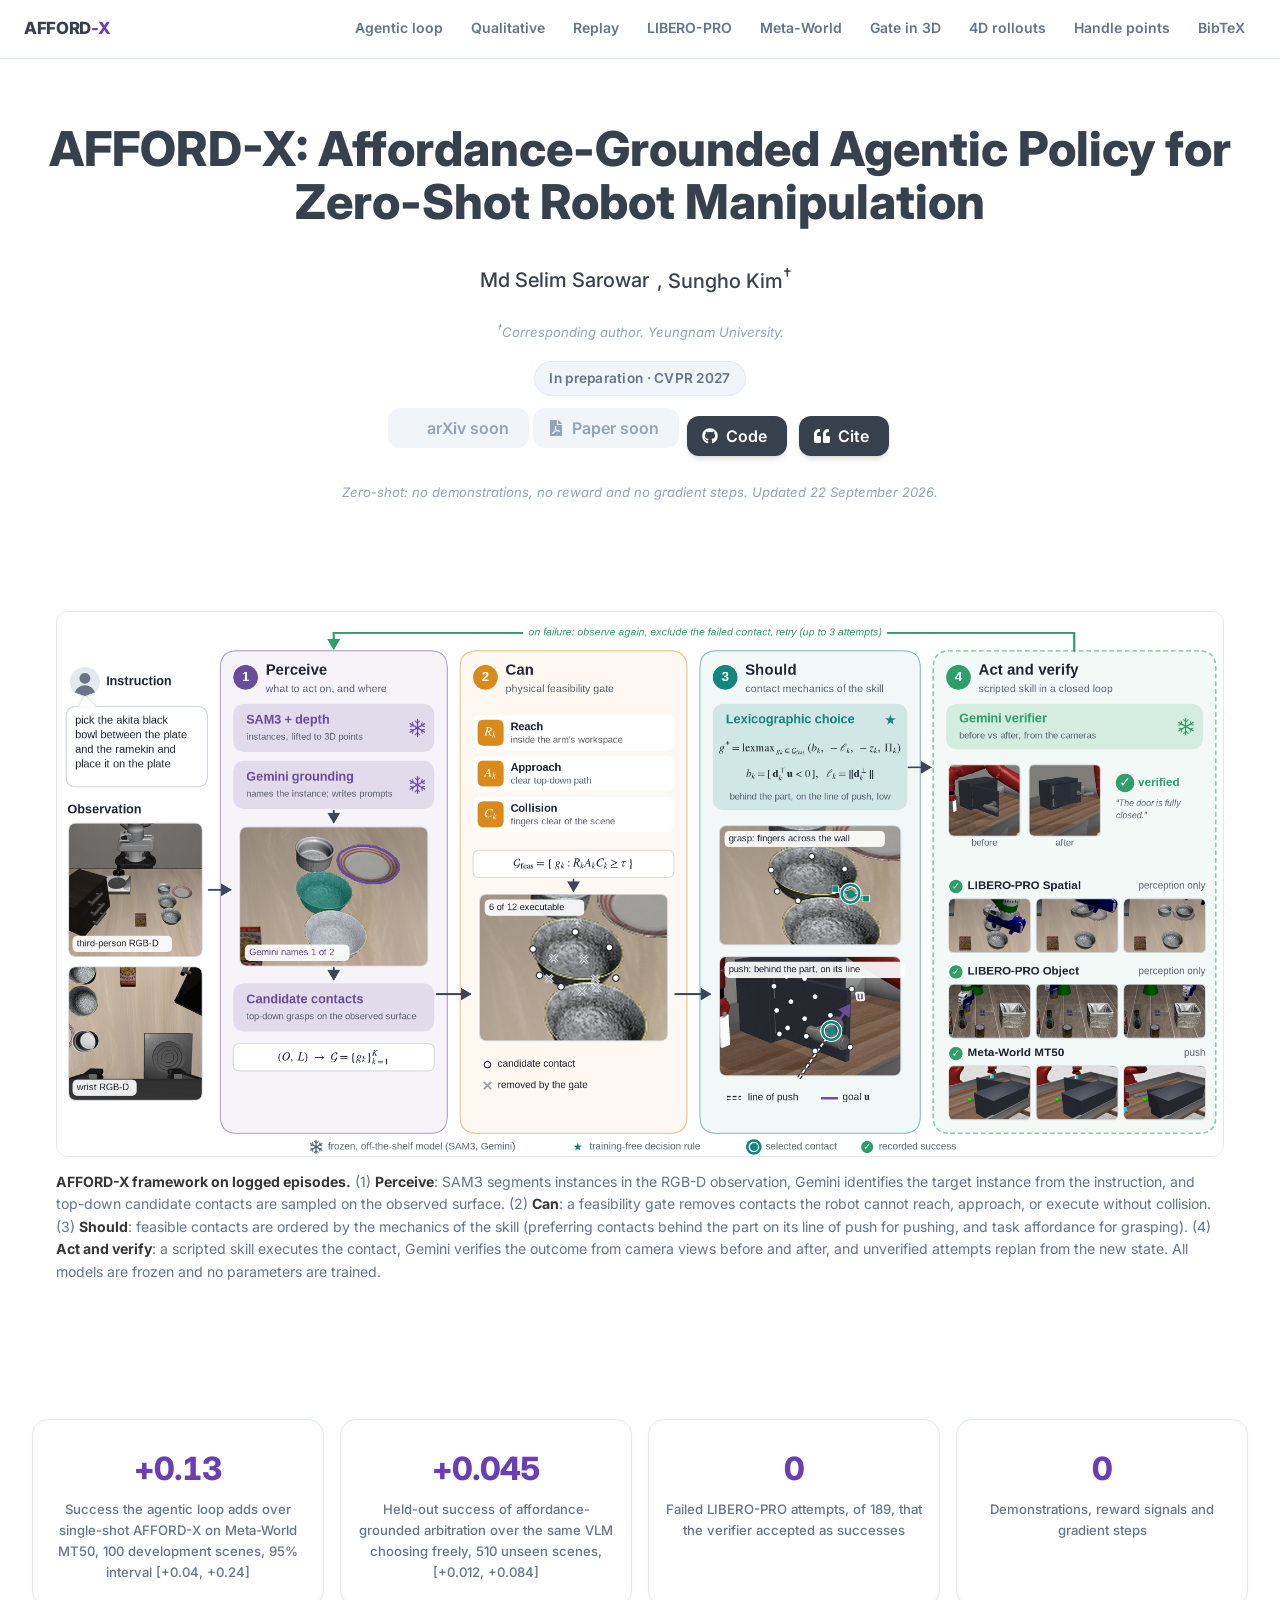
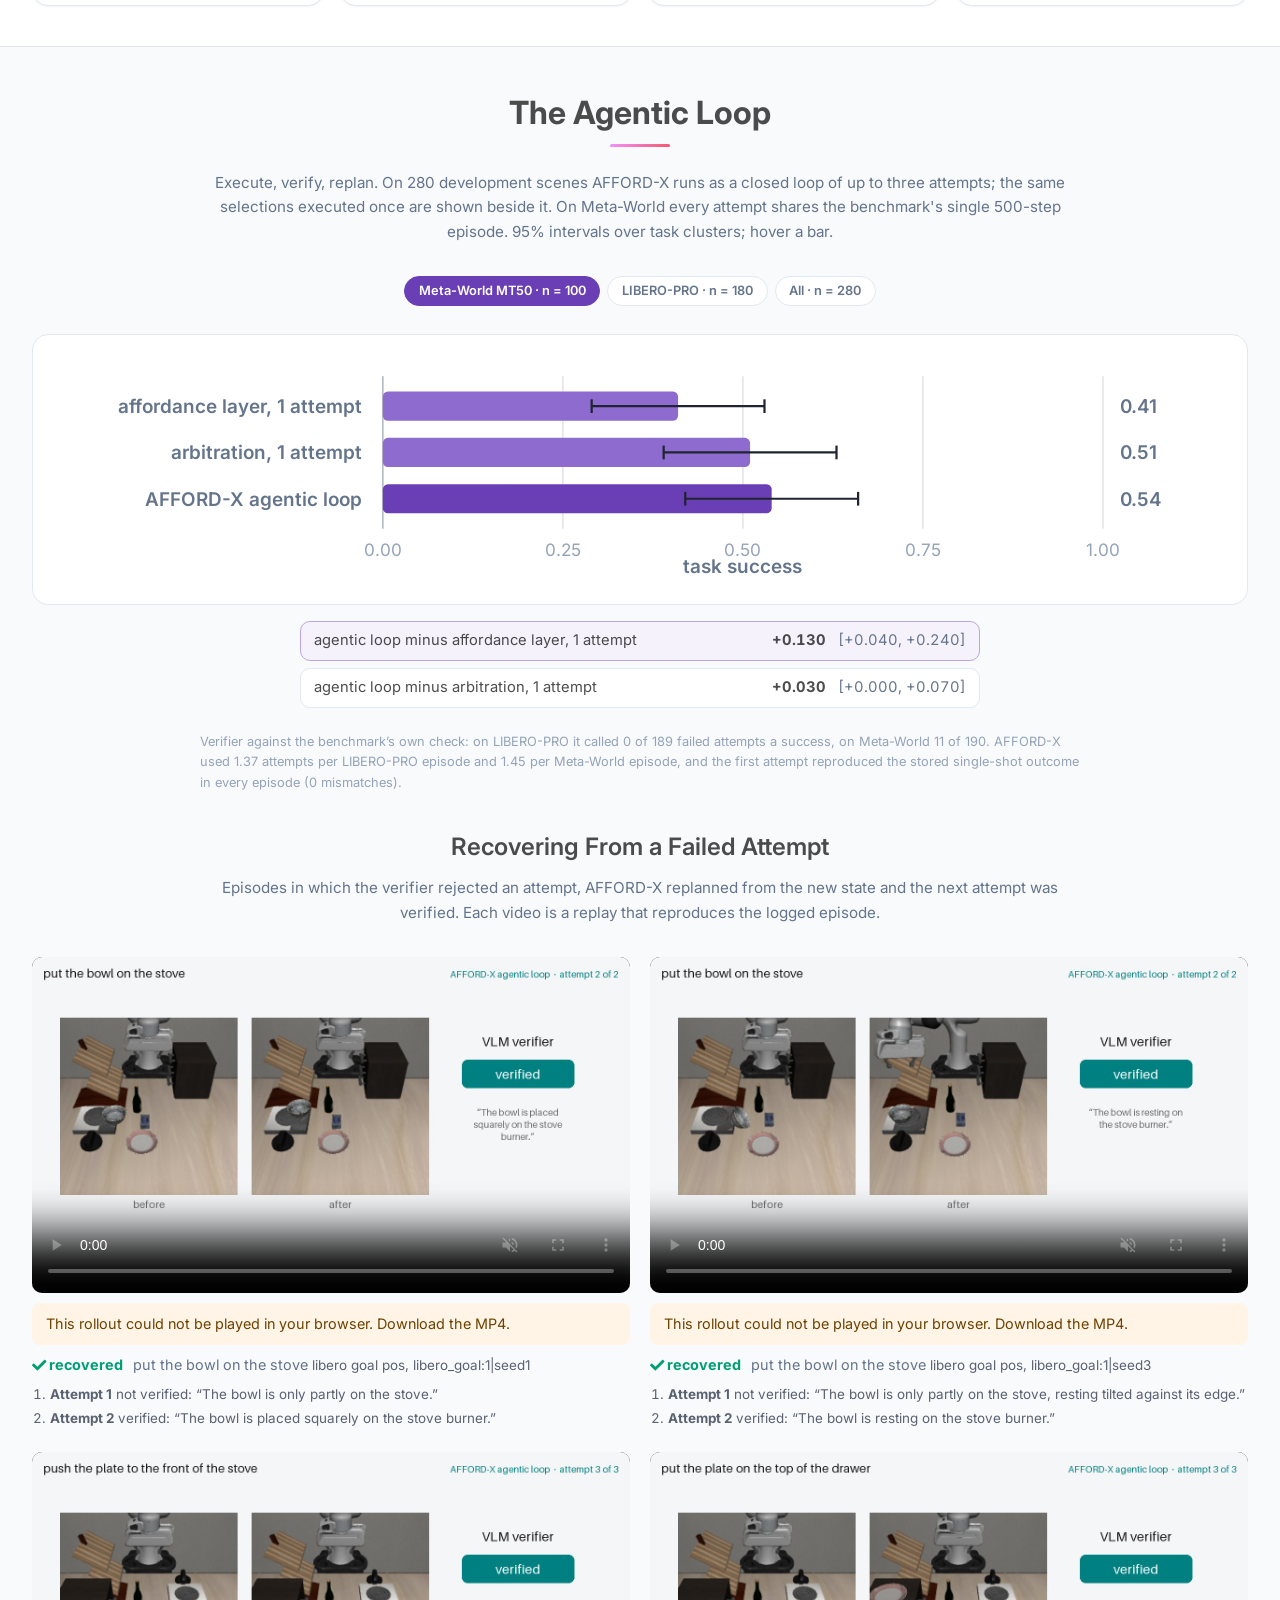
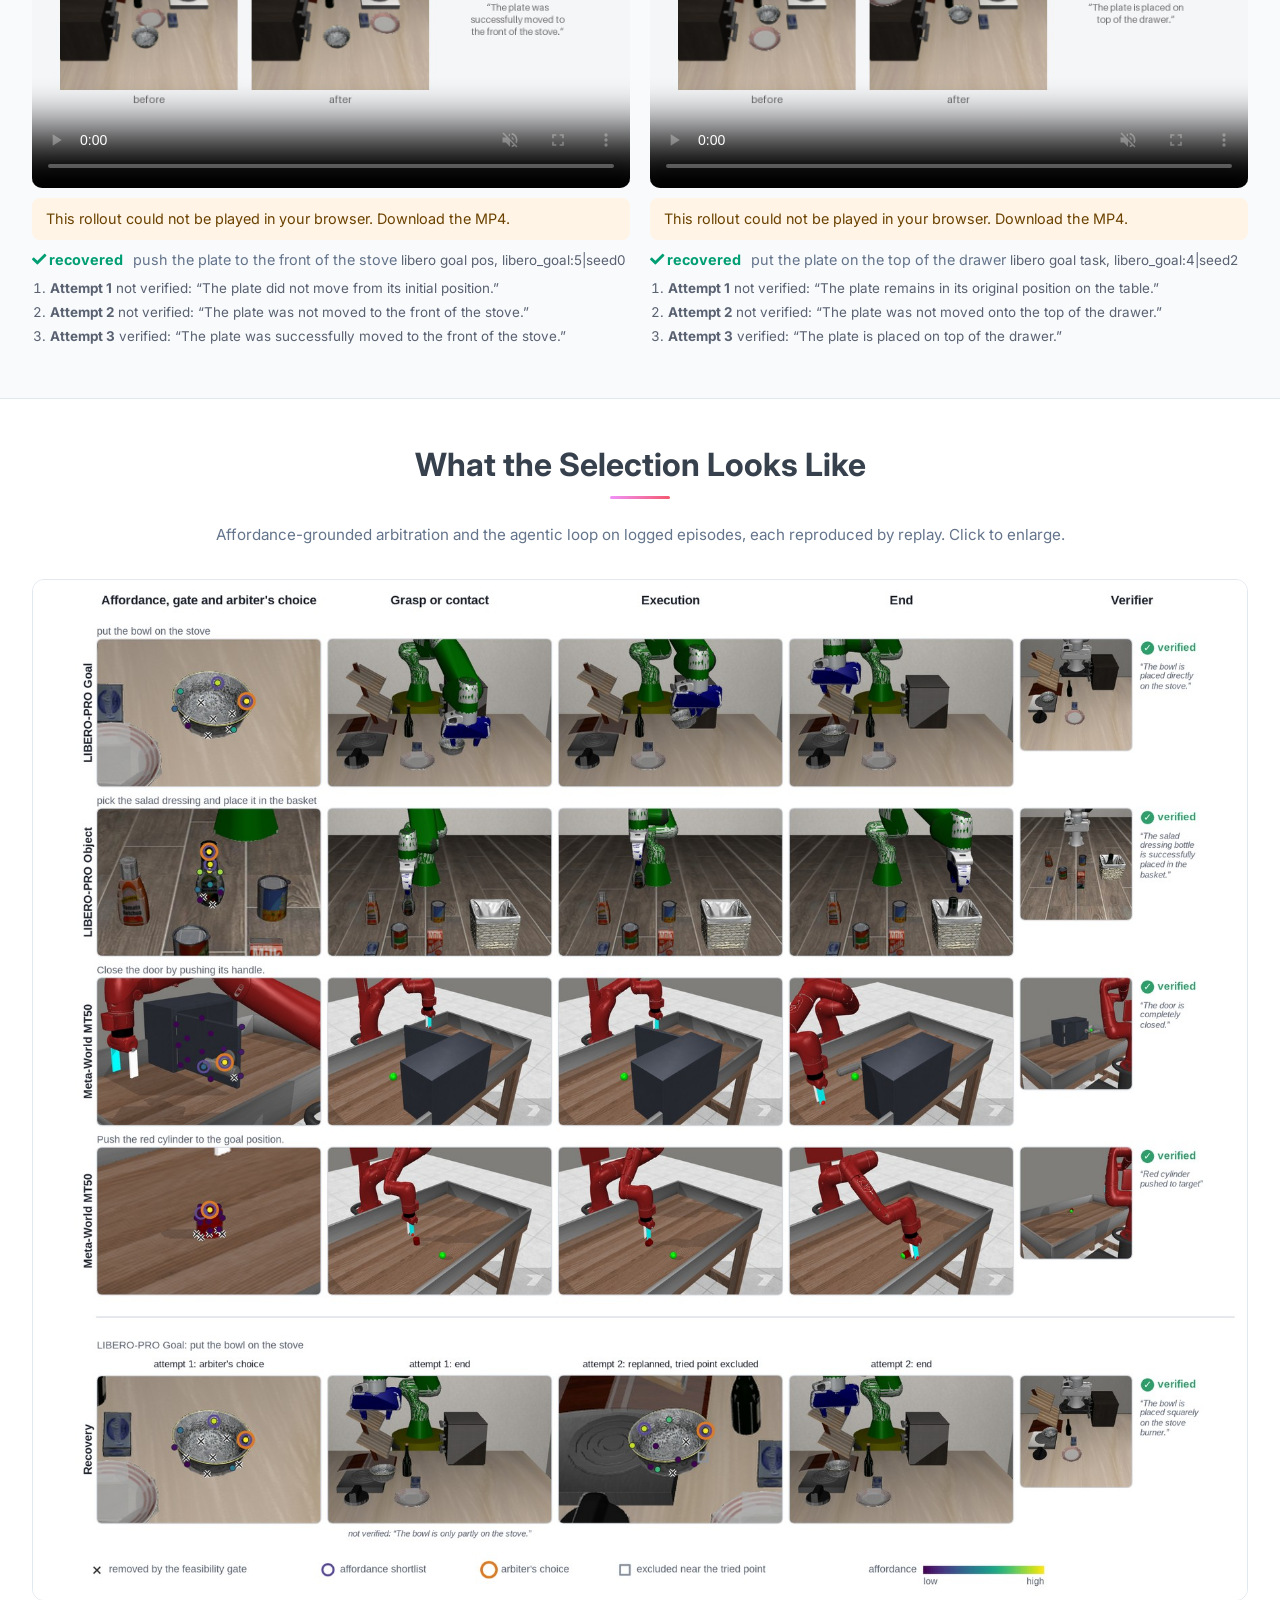
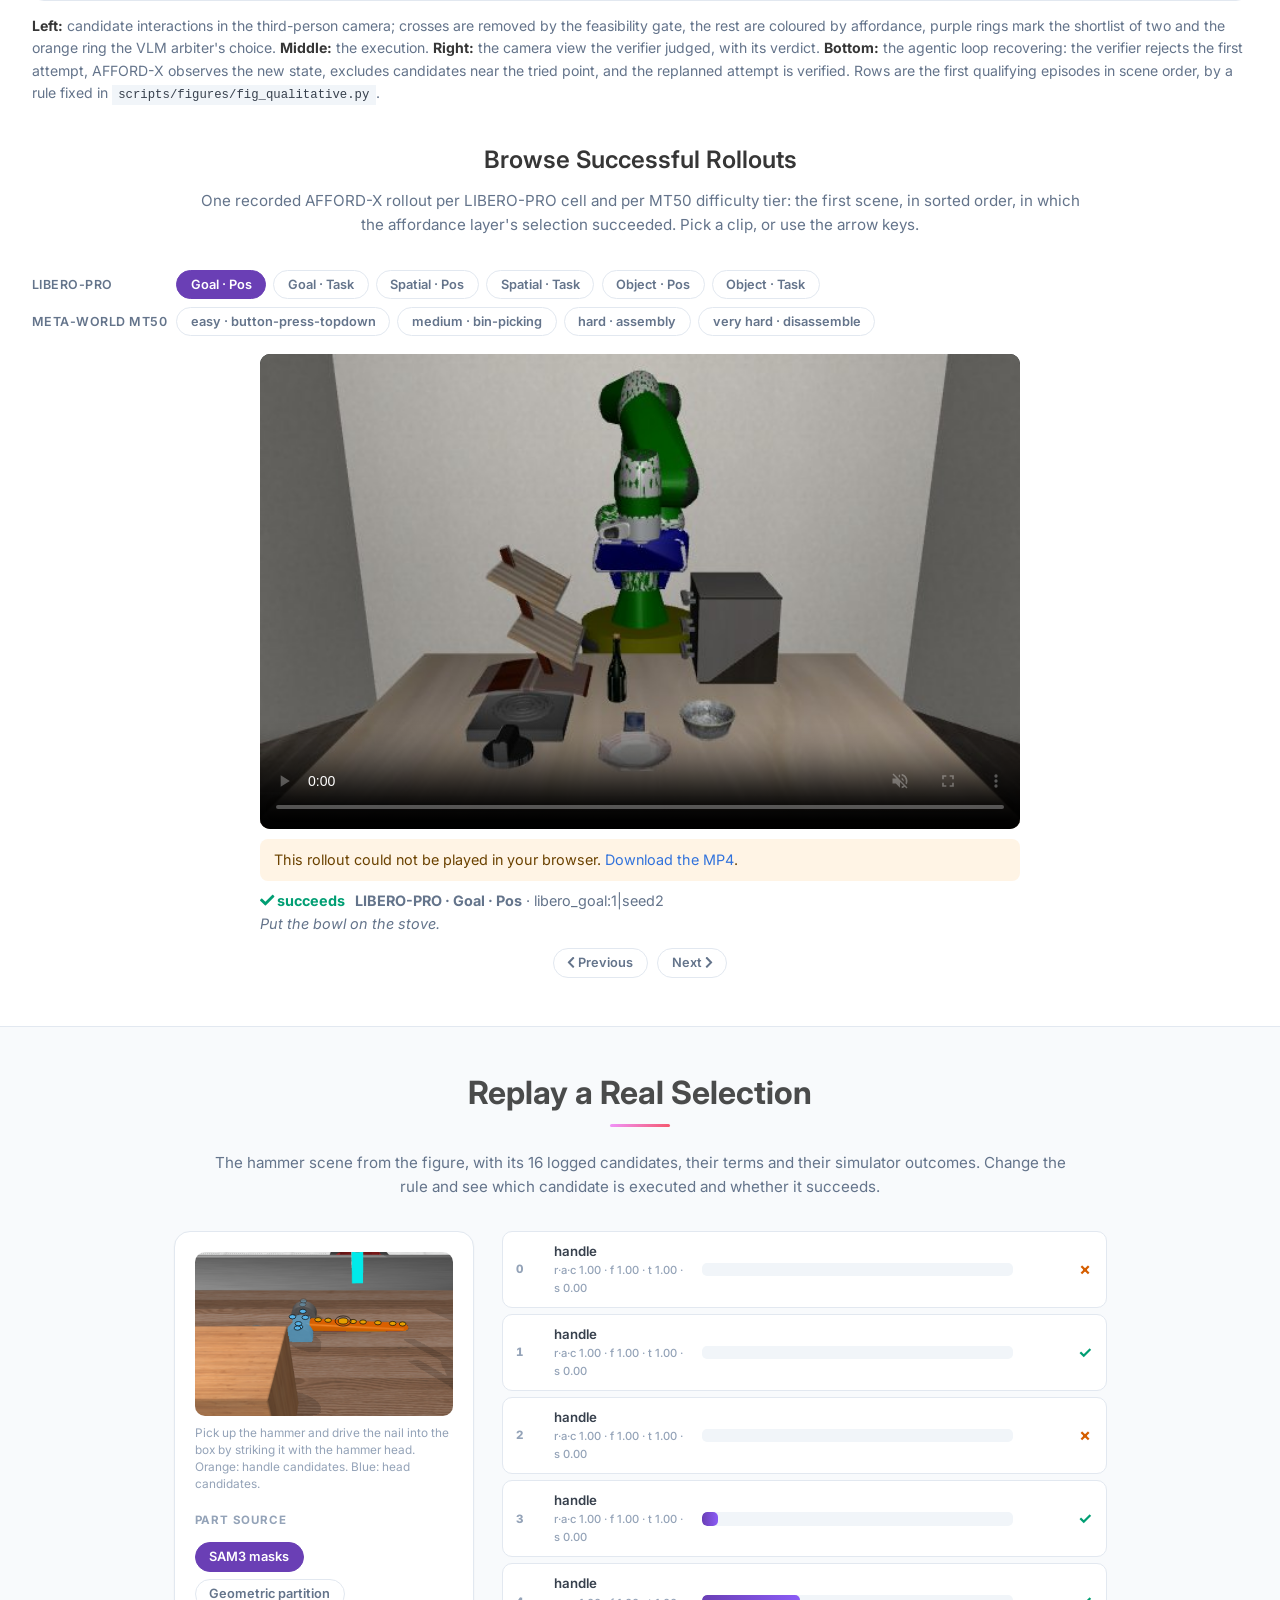
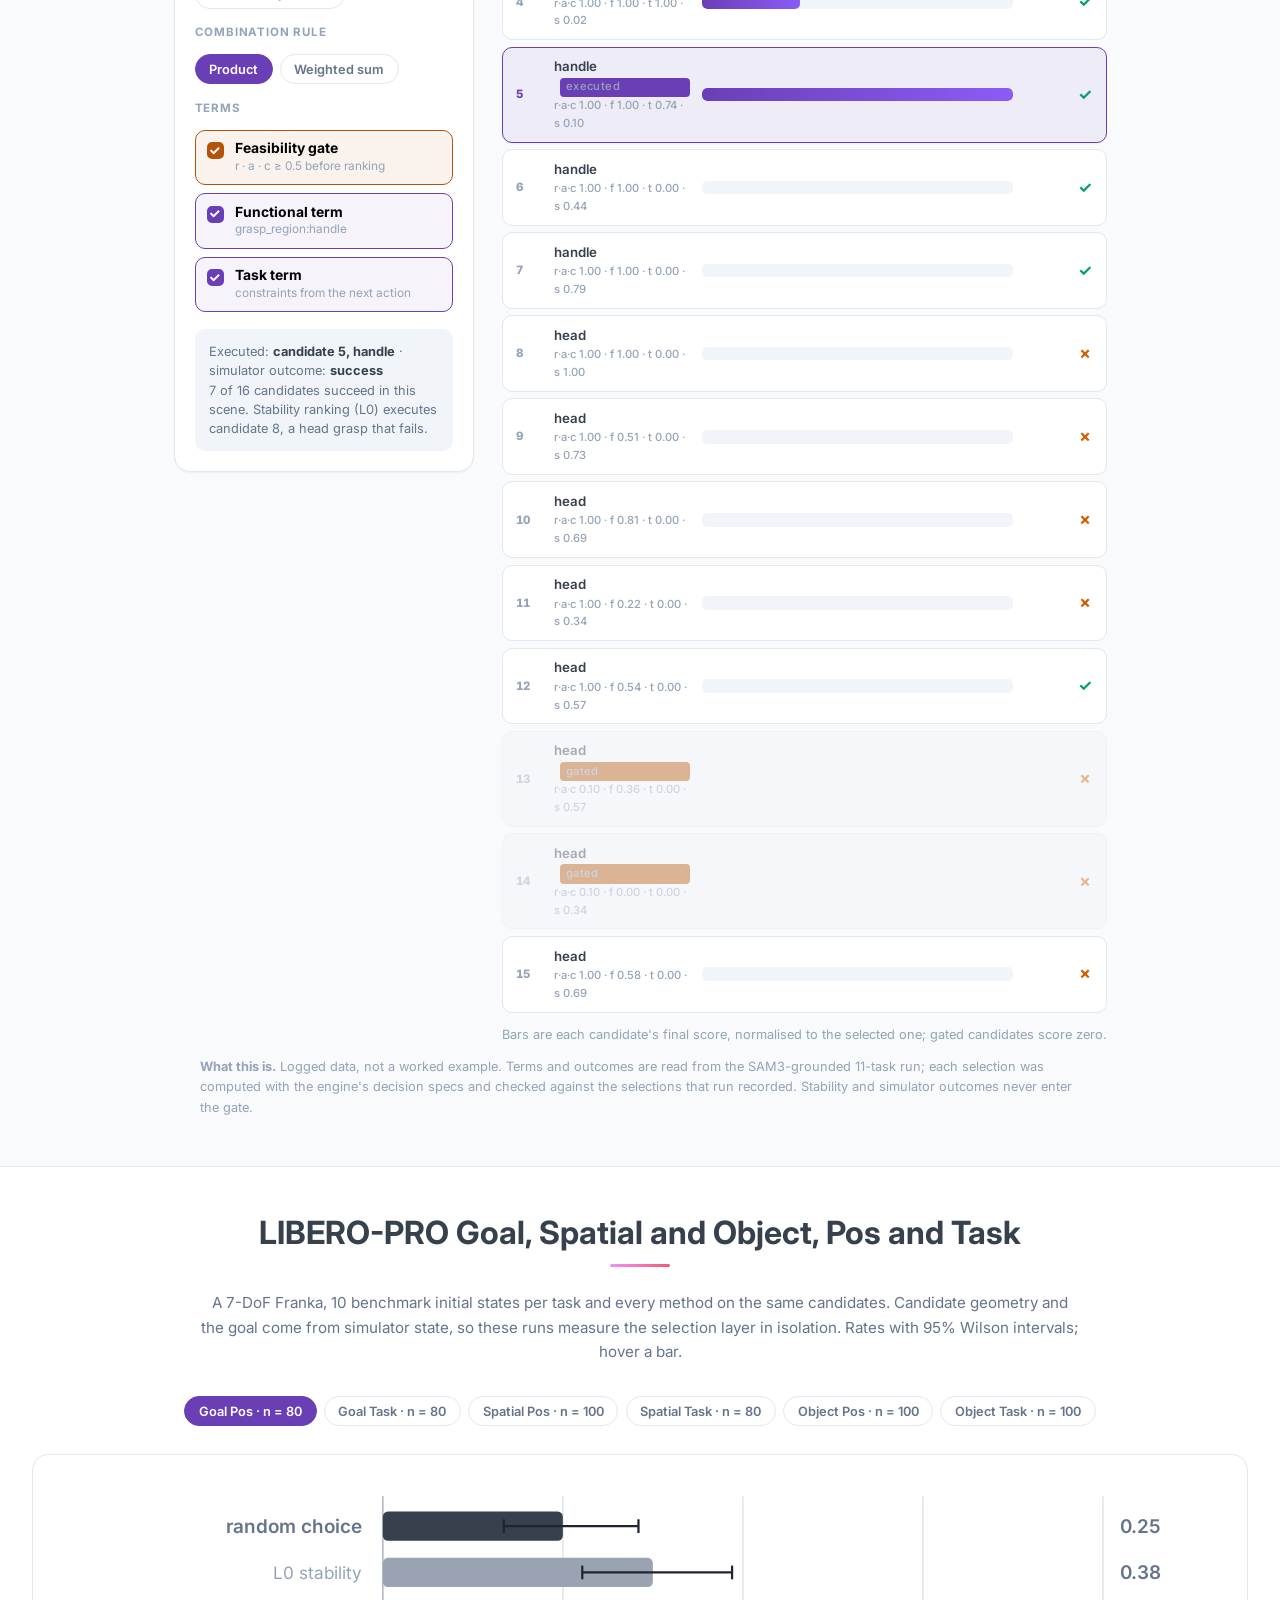
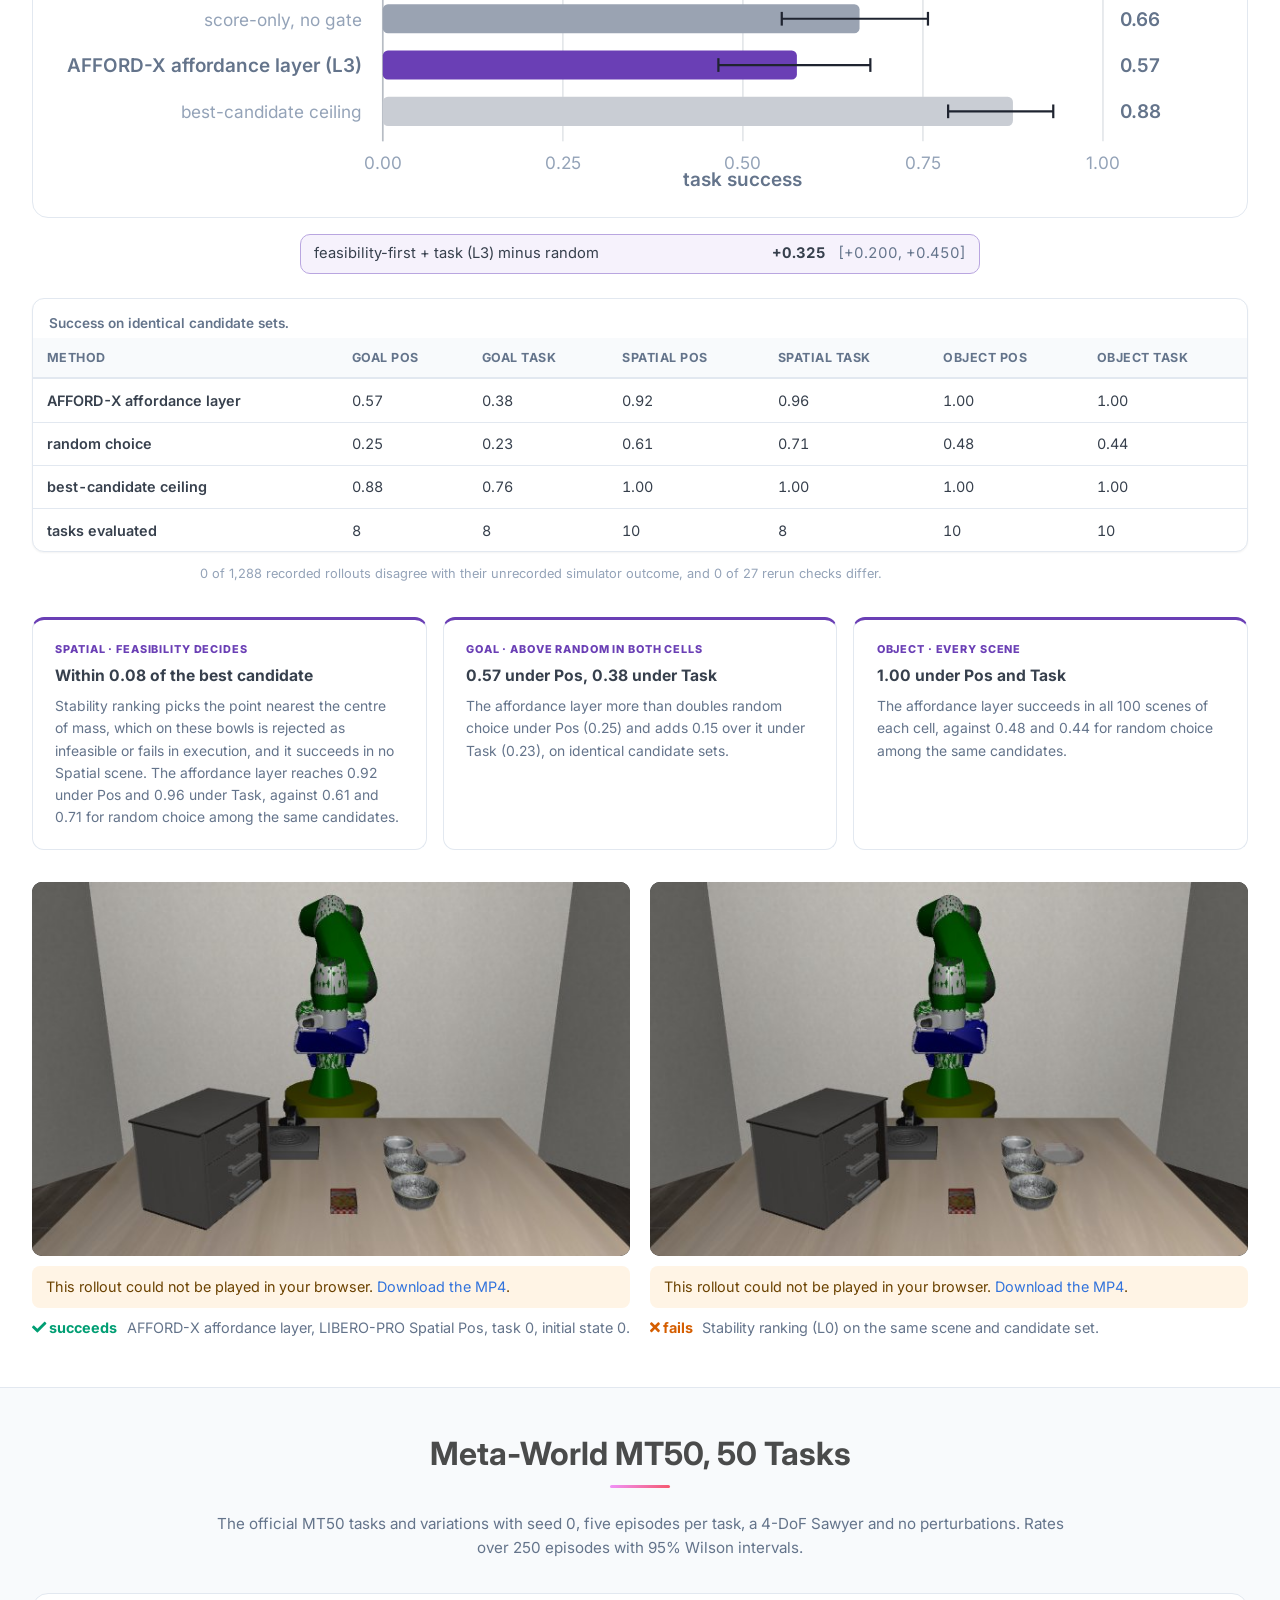
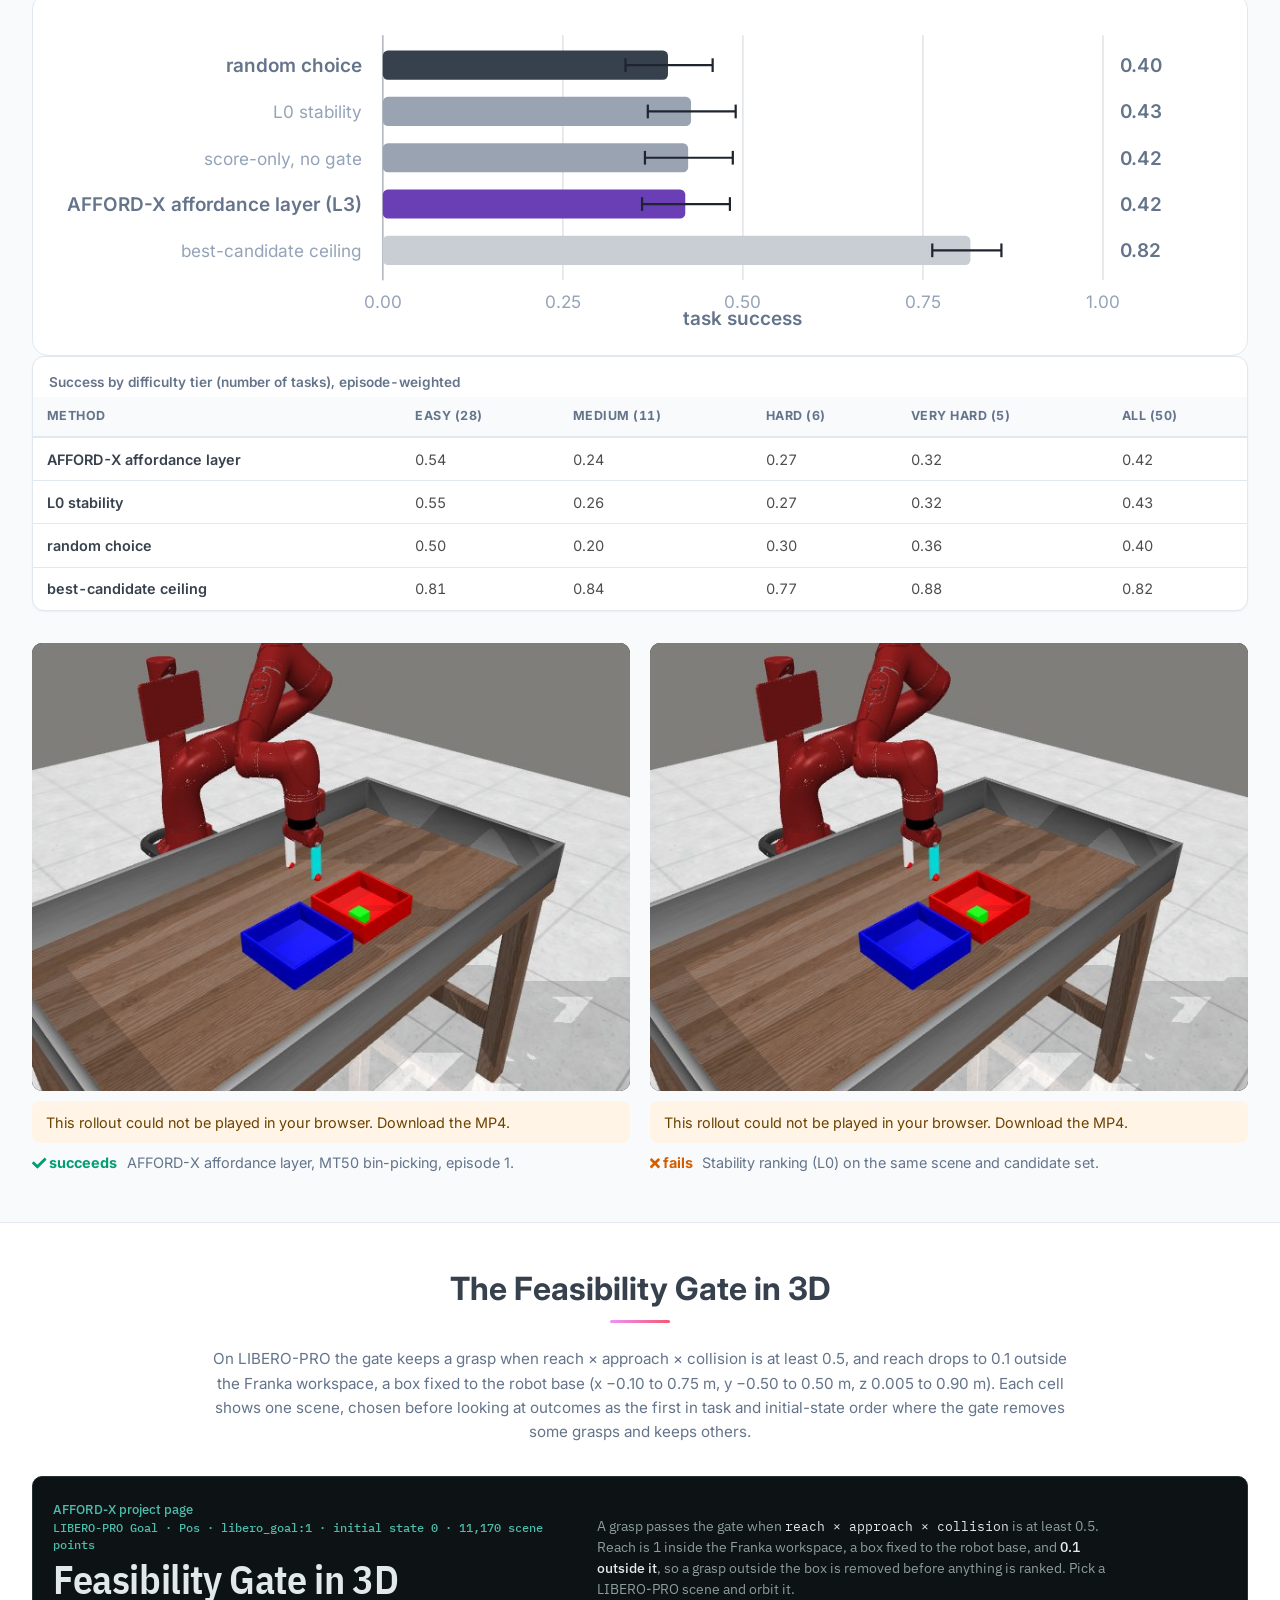
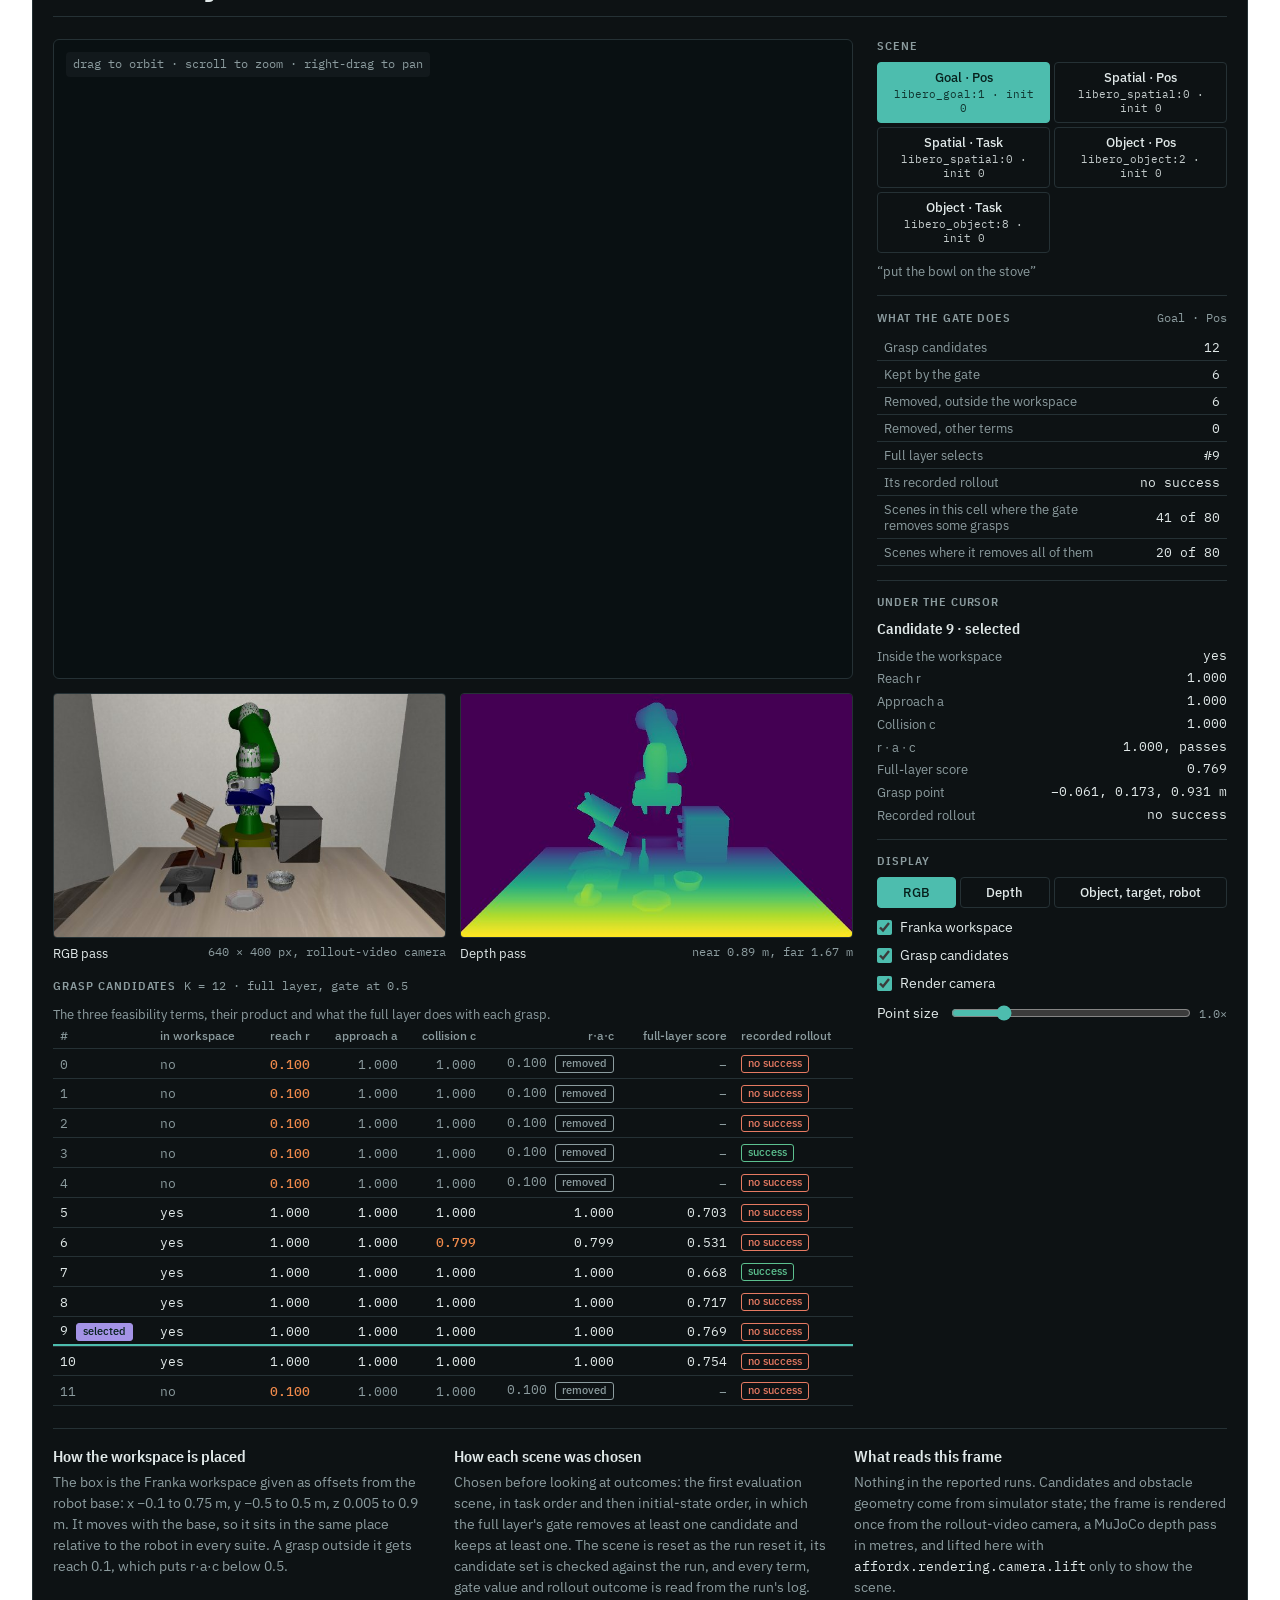
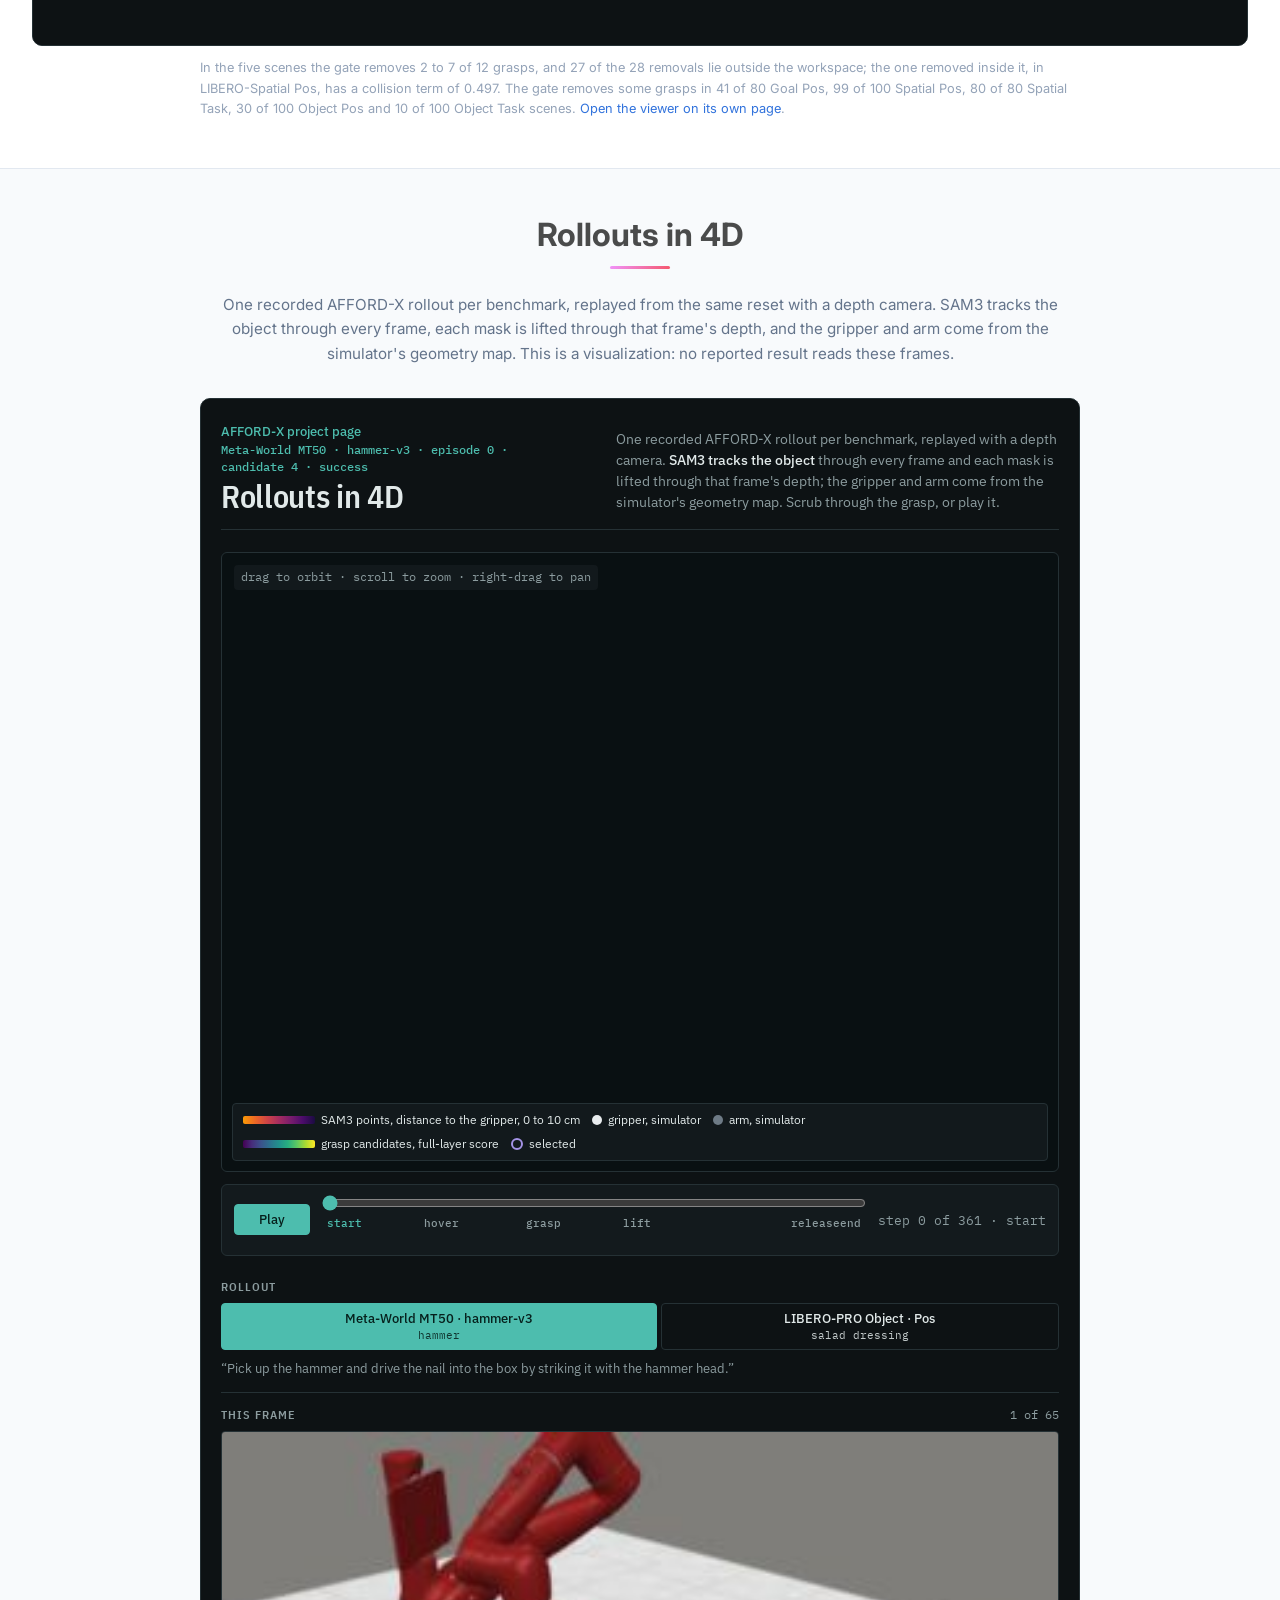
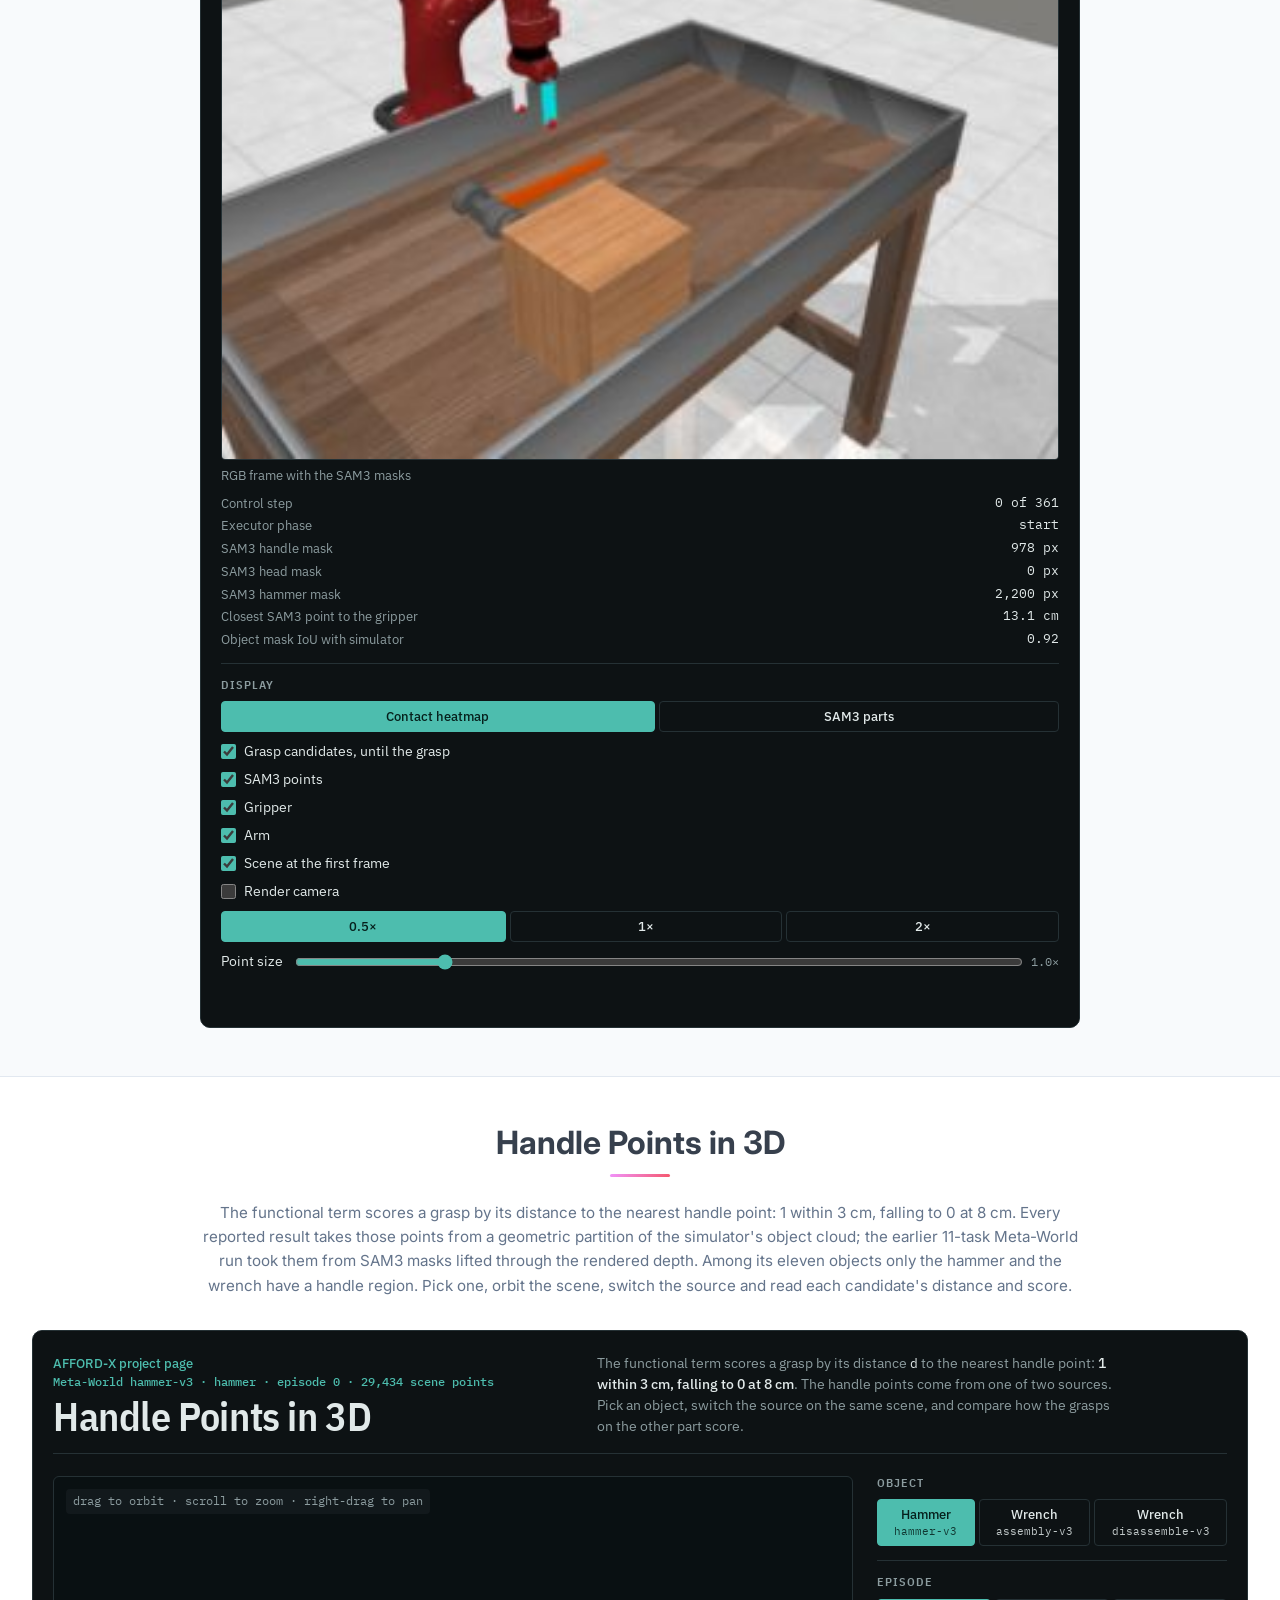
==== commit 0a01387e: "content: update framework teaser image and caption to reflect current 4-stage pipeline" ====
--- a/index.html
+++ b/index.html
@@ -18,7 +18,7 @@
   <meta property="og:description" content="Remove what the arm cannot execute, then rank by function and task. Counterfactual evaluation on identical candidate sets, with rollout videos.">
   <meta property="og:url" content="https://physical-agi.github.io/AFFORD-X/">
   <meta property="og:image" content="https://physical-agi.github.io/AFFORD-X/static/images/method_framework.png">
-  <meta property="og:image:alt" content="The AFFORD-X framework drawn on logged episodes: propose a typed intent and candidate interactions, ground feasibility, functional and task affordance terms, arbitrate with a feasibility gate, an affordance shortlist and a frozen VLM, then execute and verify in a closed agentic loop">
+  <meta property="og:image:alt" content="The AFFORD-X framework: perceive instances with SAM3 and Gemini, gate feasibility (Can), rank contacts via contact mechanics and task affordance (Should), then act and verify in a closed replanning loop">
   <meta property="article:section" content="Robotics">
   <meta property="article:tag" content="robot manipulation">
   <meta property="article:tag" content="affordance">
@@ -180,17 +180,9 @@
       <div class="hero-body">
         <figure class="ai-figure" style="margin-top:0">
           <img src="static/images/method_framework.png" class="ai-zoomable"
-               alt="The AFFORD-X framework drawn on logged episodes: an instruction and the benchmark's camera RGB; Propose, a typed intent from the task definition and top-down grasp candidates; Ground, feasibility, functional-part and task-compatibility terms with infeasible candidates removed; Arbitrate, a feasibility gate, an affordance shortlist of two and a frozen VLM choosing from the image; Execute and verify, recorded successful rollouts on Meta-World and LIBERO-PRO Spatial and Object with a VLM verifier and a replan loop">
+               alt="The AFFORD-X framework drawn on logged episodes: (1) Perceive instances in RGB-D with SAM3 and Gemini and sample top-down contacts; (2) Can, gate feasibility via reach, approach and clearance; (3) Should, order feasible contacts by contact mechanics and affordance; (4) Act and verify, execute scripted skills with a Gemini verifier in a closed agentic replan loop">
           <figcaption>
-            <strong>AFFORD-X on logged episodes.</strong> <strong>Propose</strong>: a typed intent from the task
-            definition and top-down grasp candidates on the object. <strong>Ground</strong>: feasibility, functional-part
-            and task-compatibility terms for every candidate. <strong>Arbitrate</strong>: the feasibility gate removes what
-            the arm cannot execute, the two gated candidates with the highest affordance score form a shortlist, and a
-            frozen VLM (Gemini 3.8 Flash) chooses between them from the camera image. <strong>Execute and verify</strong>:
-            the executor acts, a frozen VLM verifier compares the before and after images, and an unverified attempt sends
-            the agent back to replan from the new state. The main scene is Meta-World disassemble; the rows are verified
-            successes on LIBERO-PRO Spatial and Object. Every image, score and verdict is read from logged episodes and
-            reproduced by replay, and no module is trained.
+            <strong>AFFORD-X framework on logged episodes.</strong> (1) <strong>Perceive</strong>: SAM3 segments instances in the RGB-D observation, Gemini identifies the target instance from the instruction, and top-down candidate contacts are sampled on the observed surface. (2) <strong>Can</strong>: a feasibility gate removes contacts the robot cannot reach, approach, or execute without collision. (3) <strong>Should</strong>: feasible contacts are ordered by the mechanics of the skill (preferring contacts behind the part on its line of push for pushing, and task affordance for grasping). (4) <strong>Act and verify</strong>: a scripted skill executes the contact, Gemini verifies the outcome from camera views before and after, and unverified attempts replan from the new state. All models are frozen and no parameters are trained.
           </figcaption>
         </figure>
       </div>
